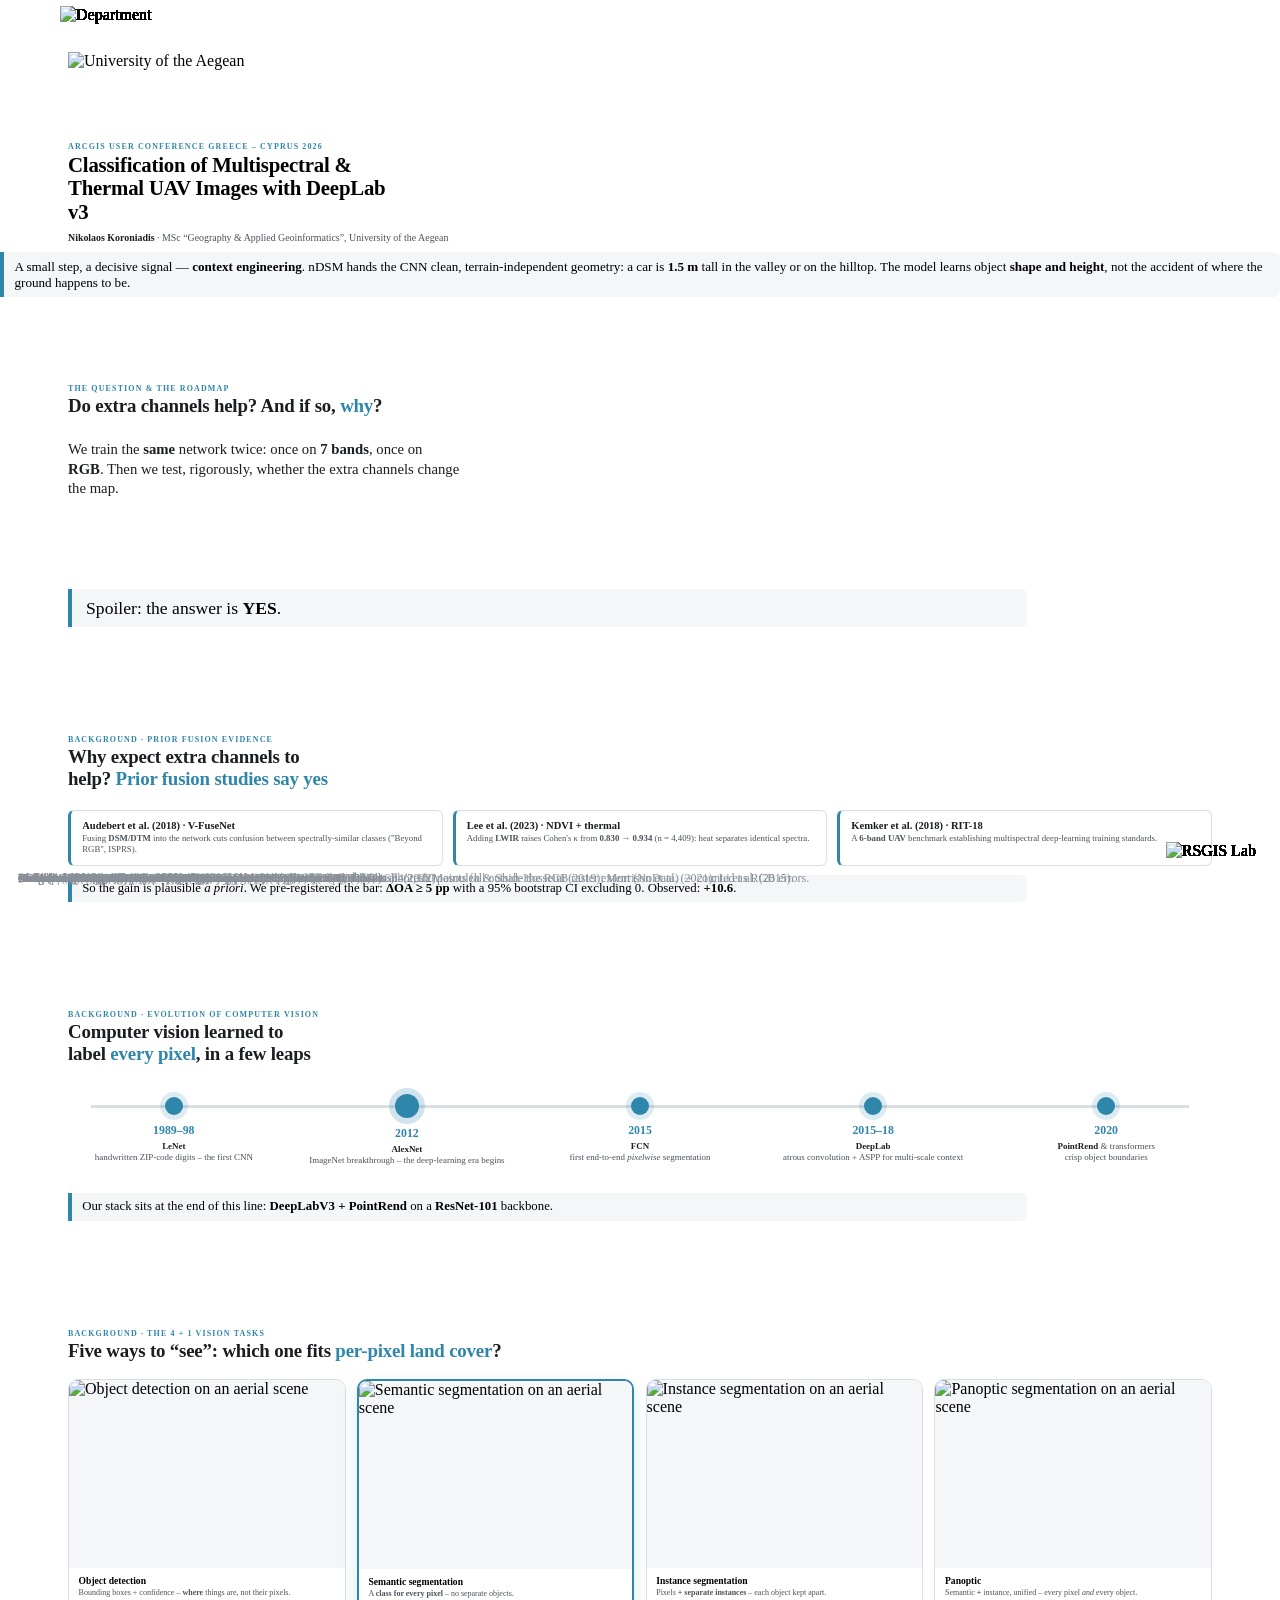
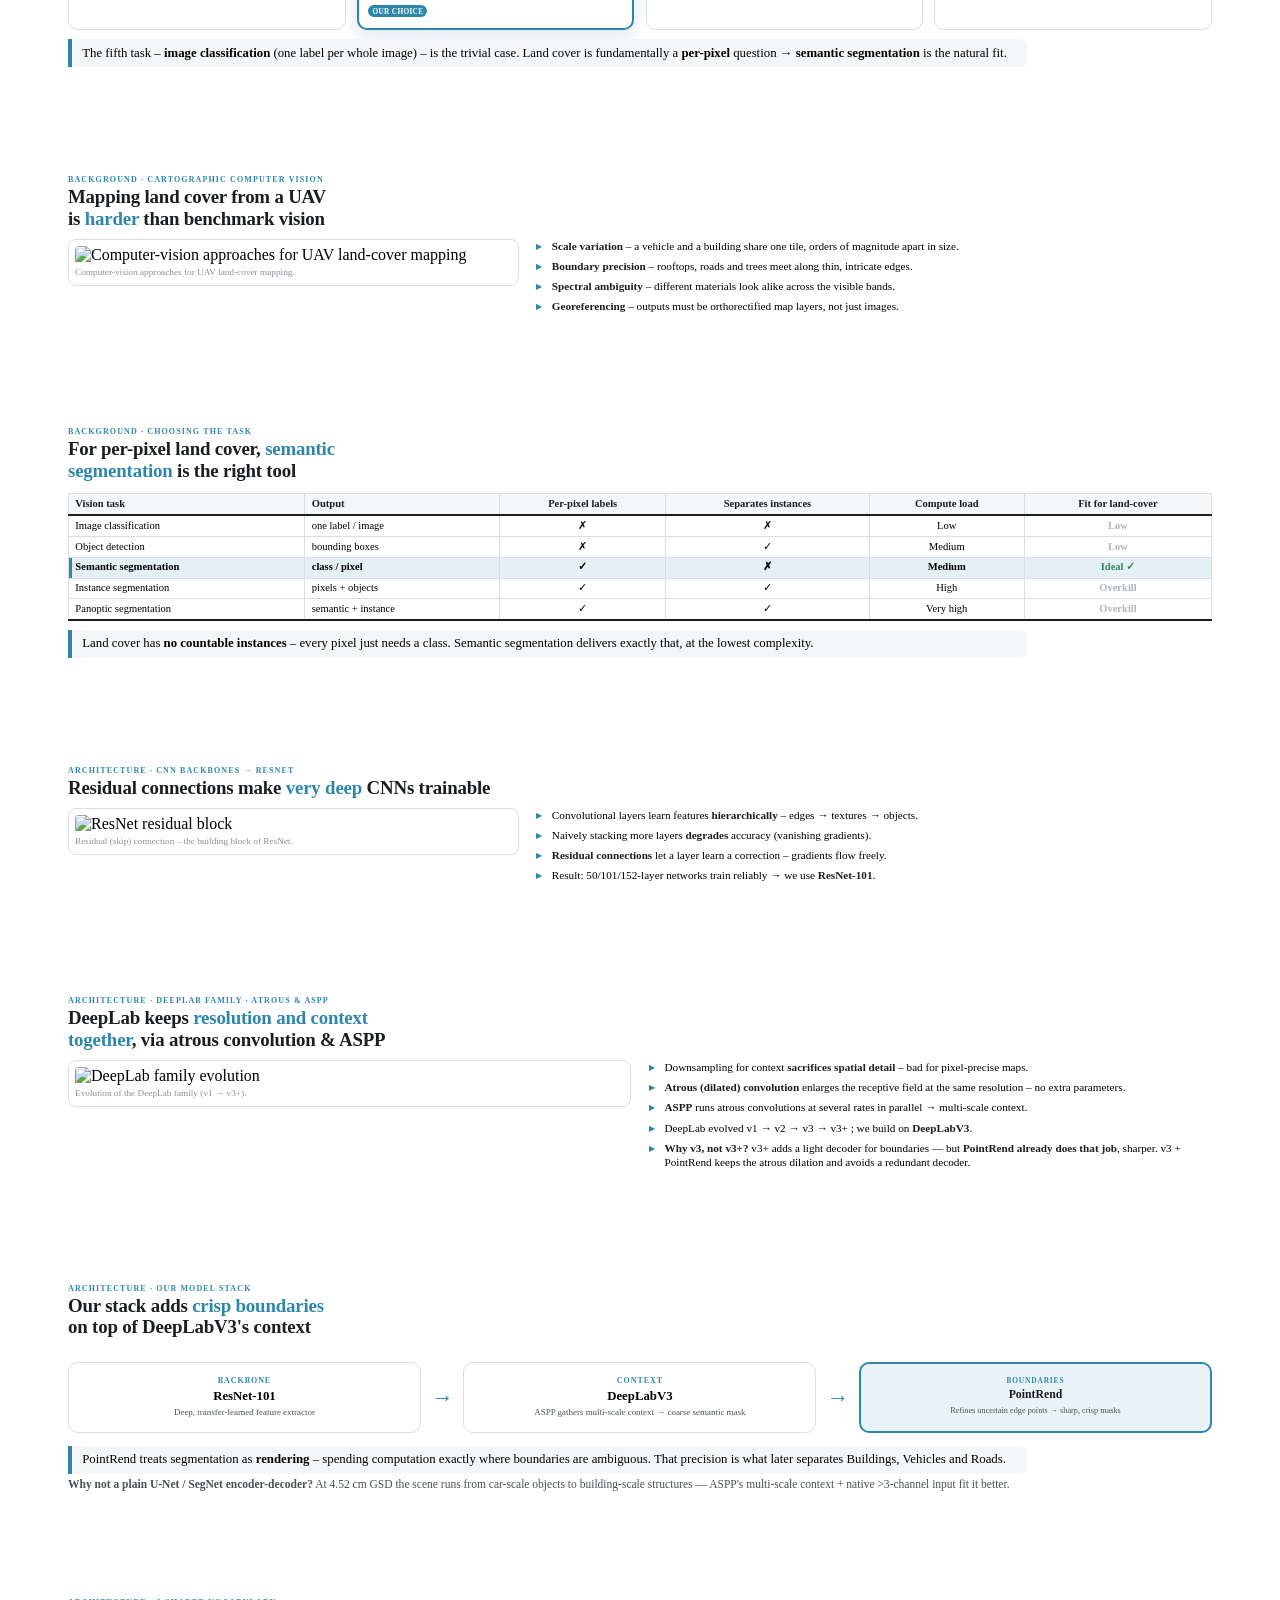
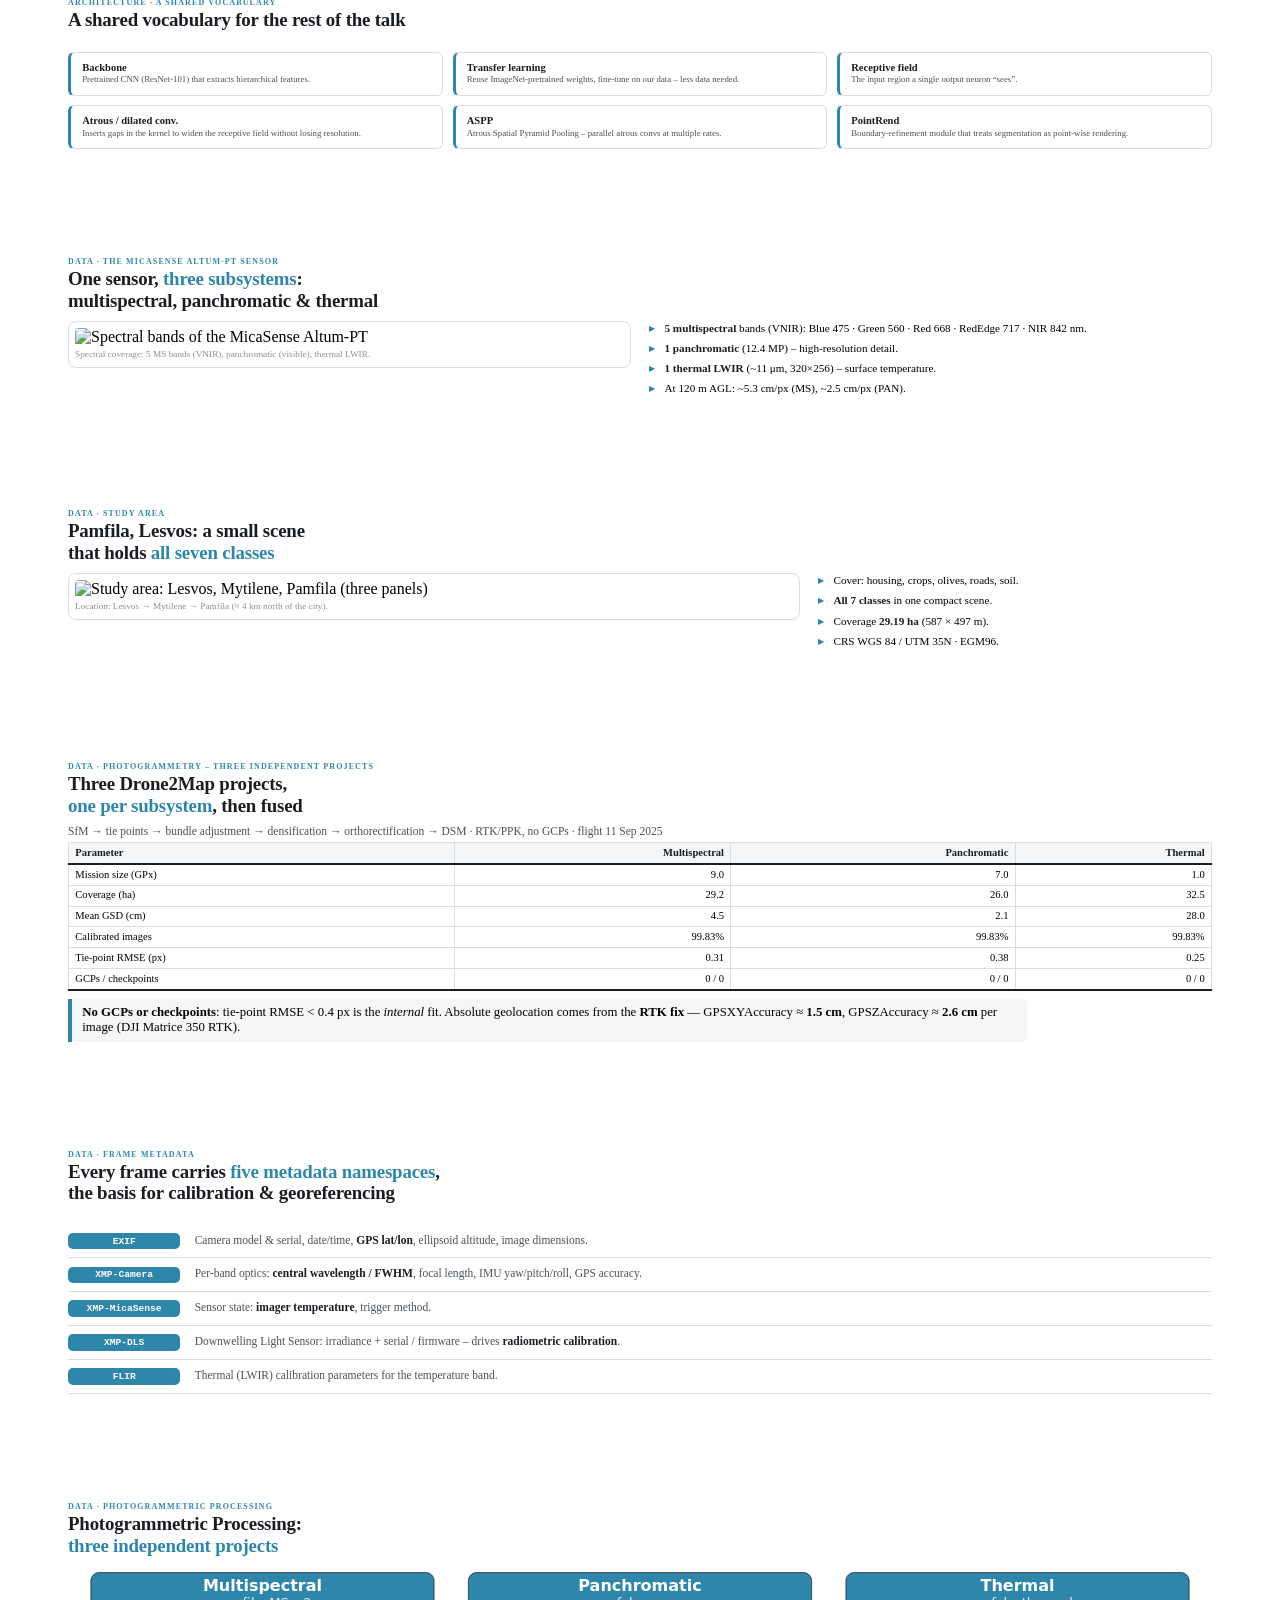
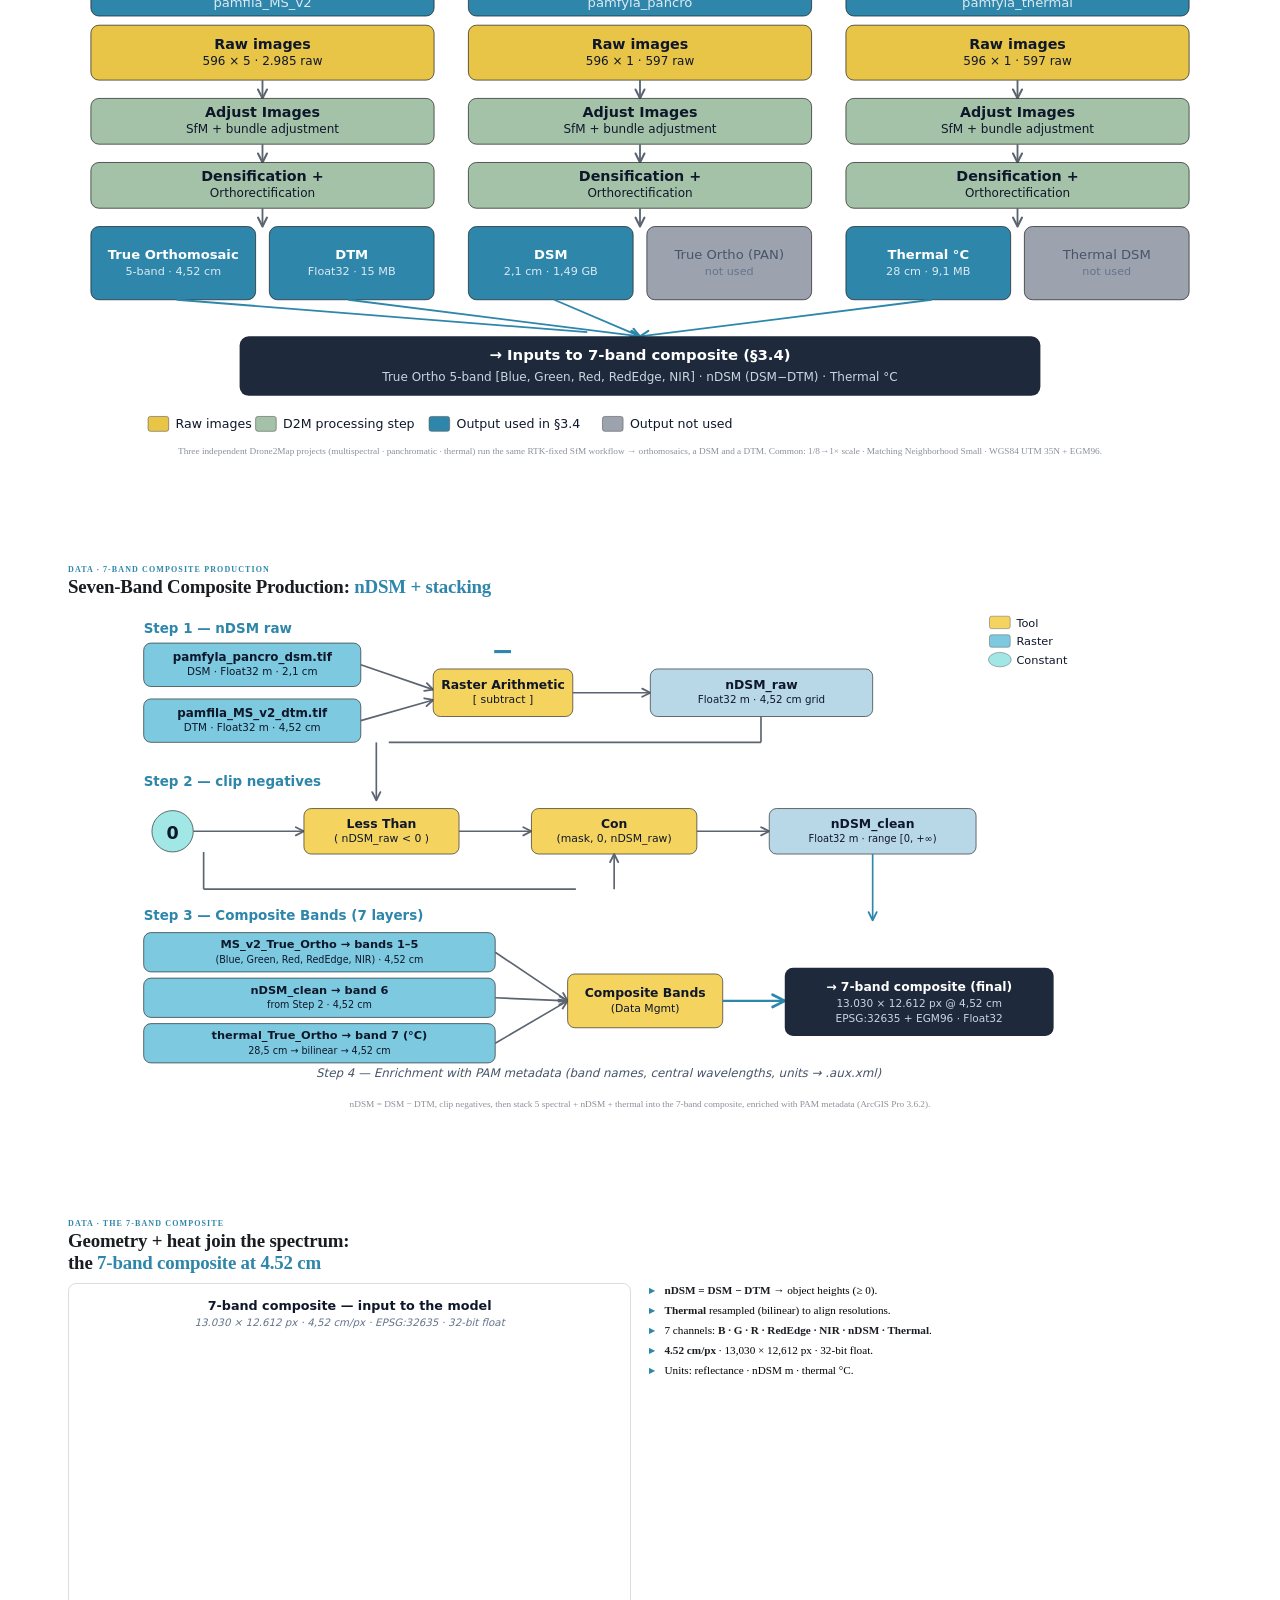
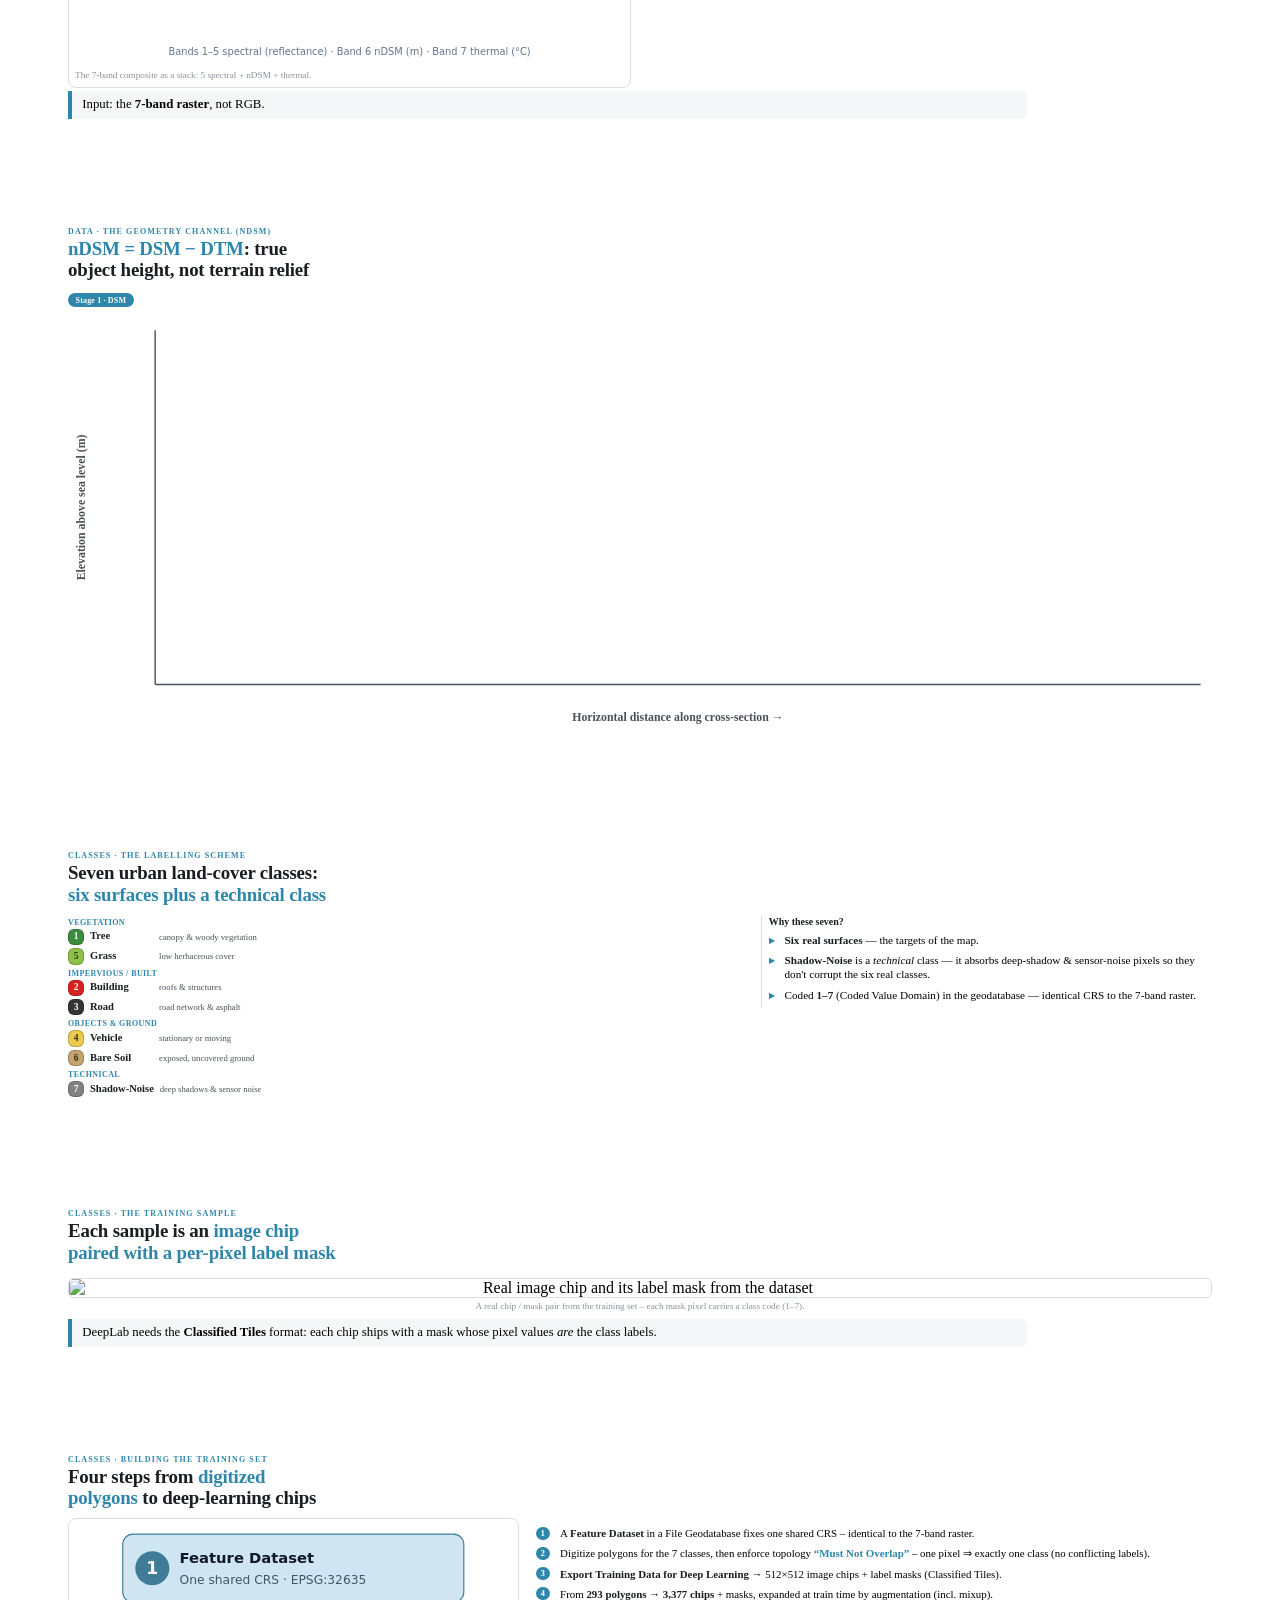
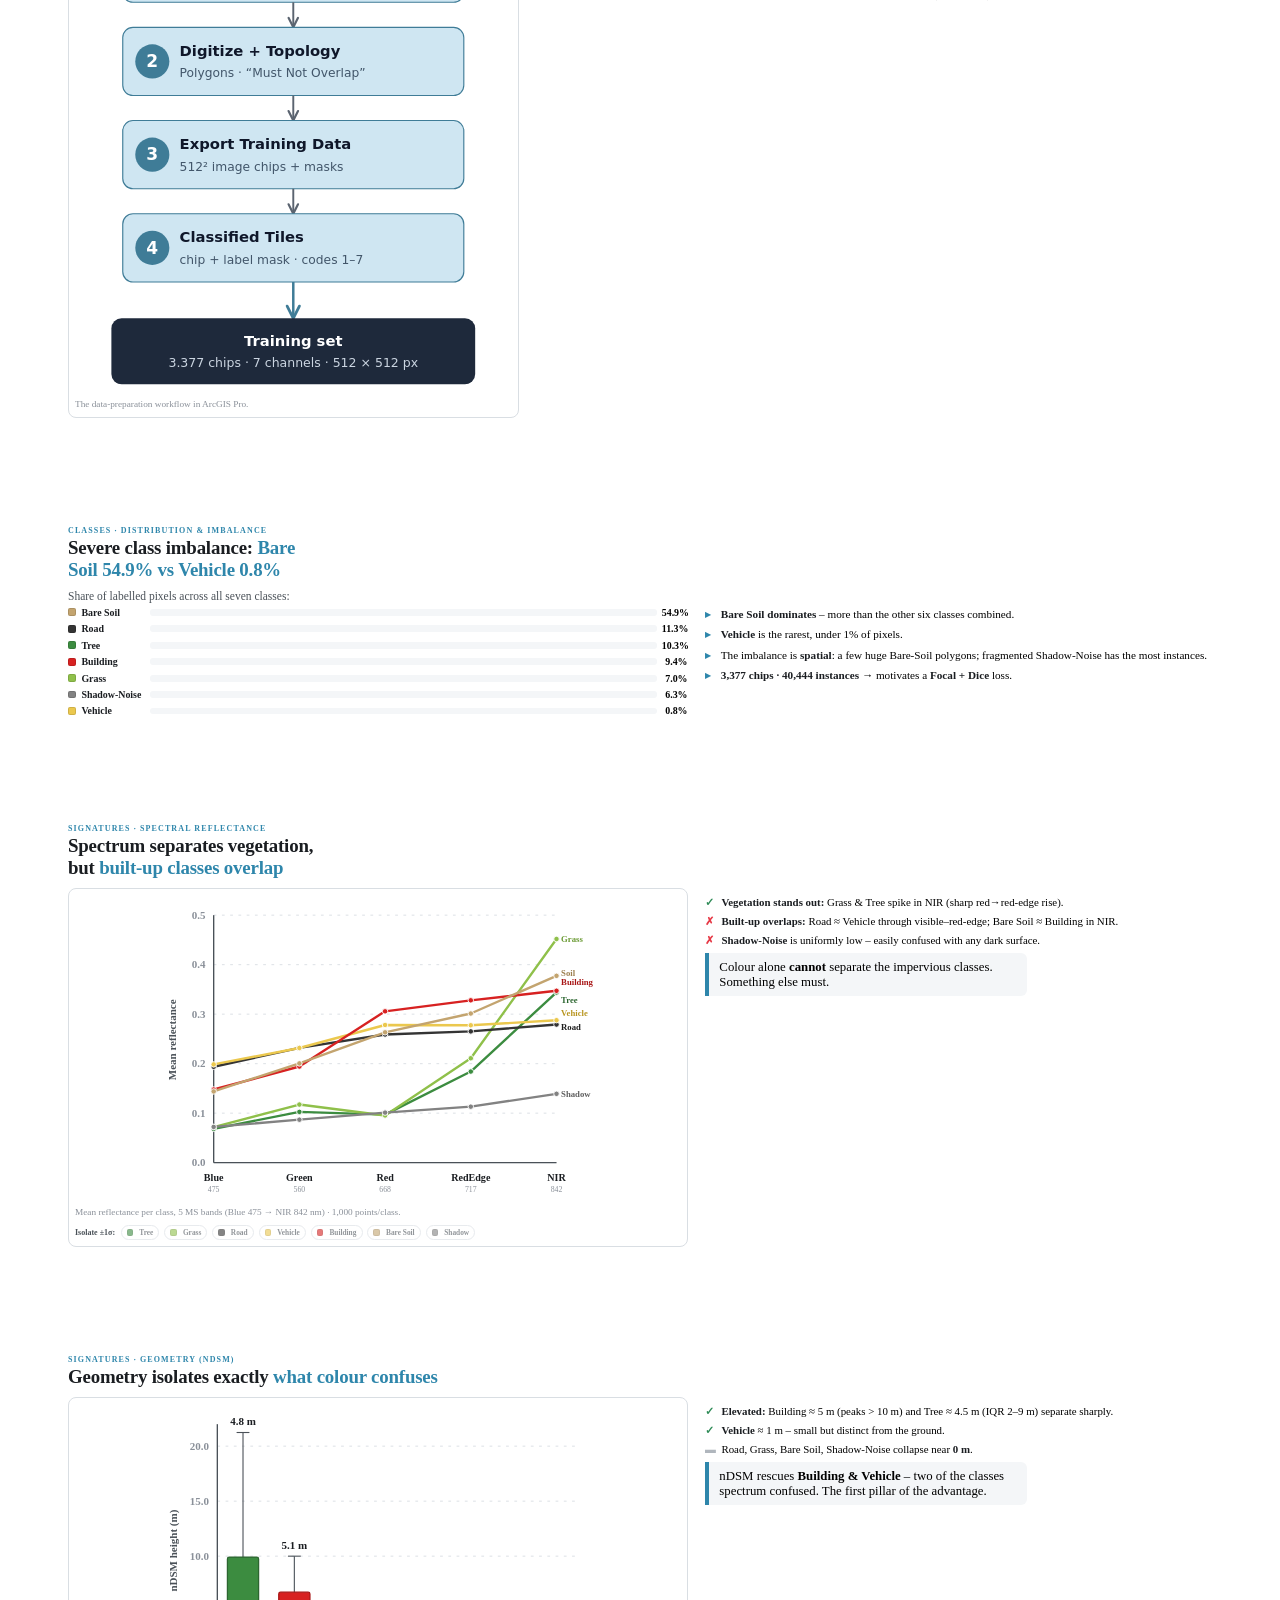
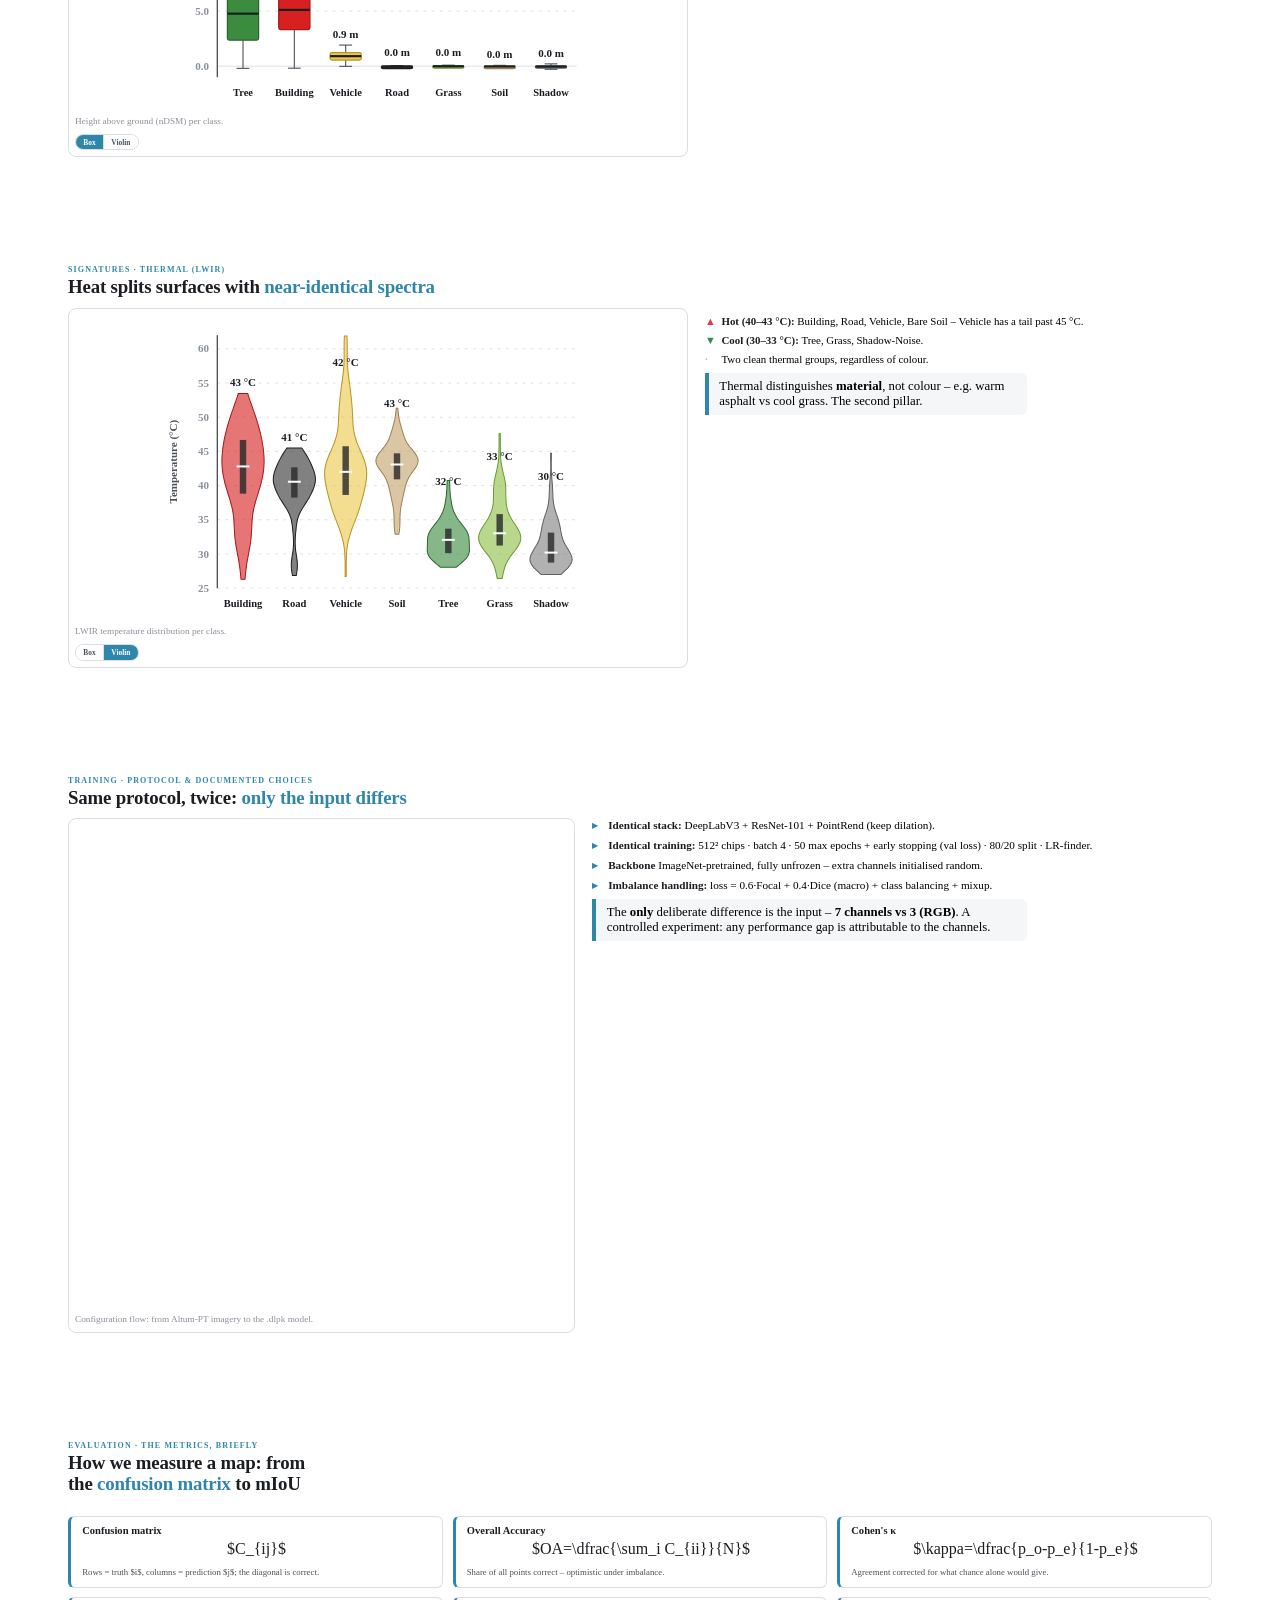
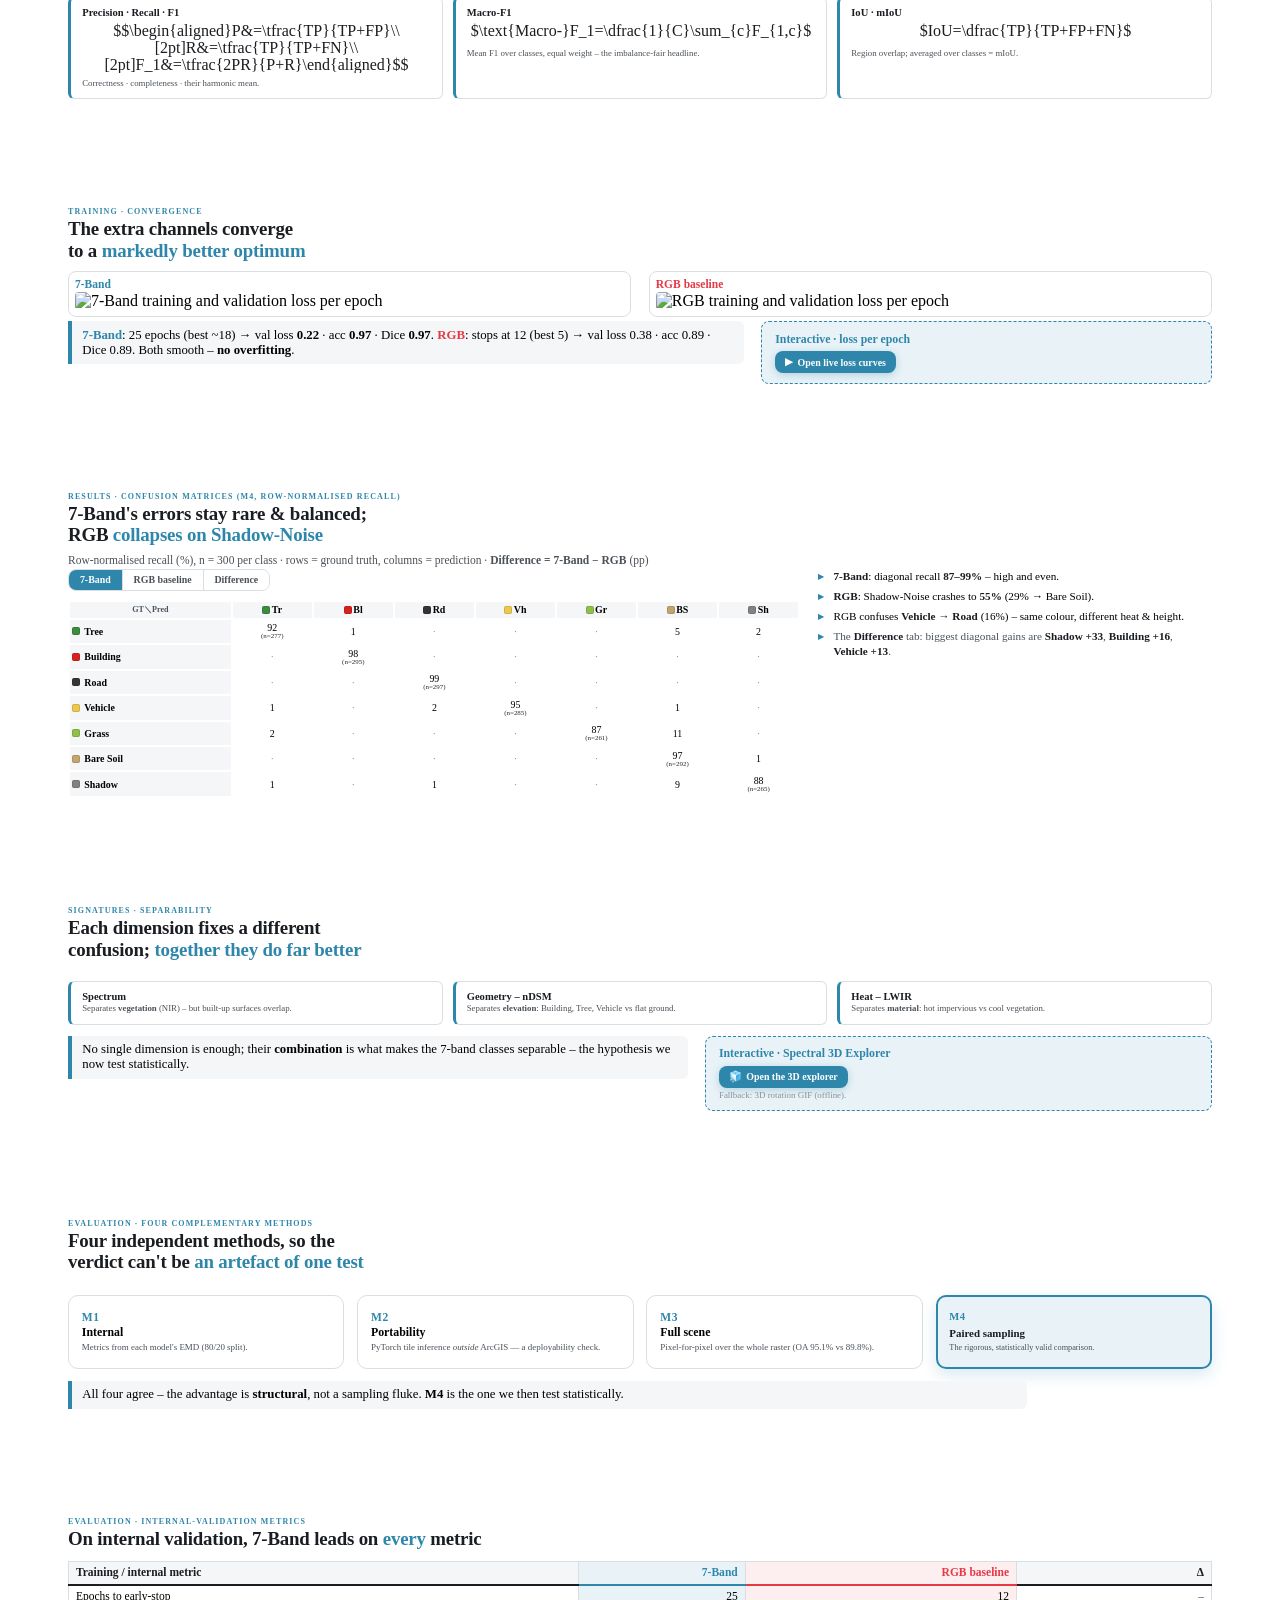
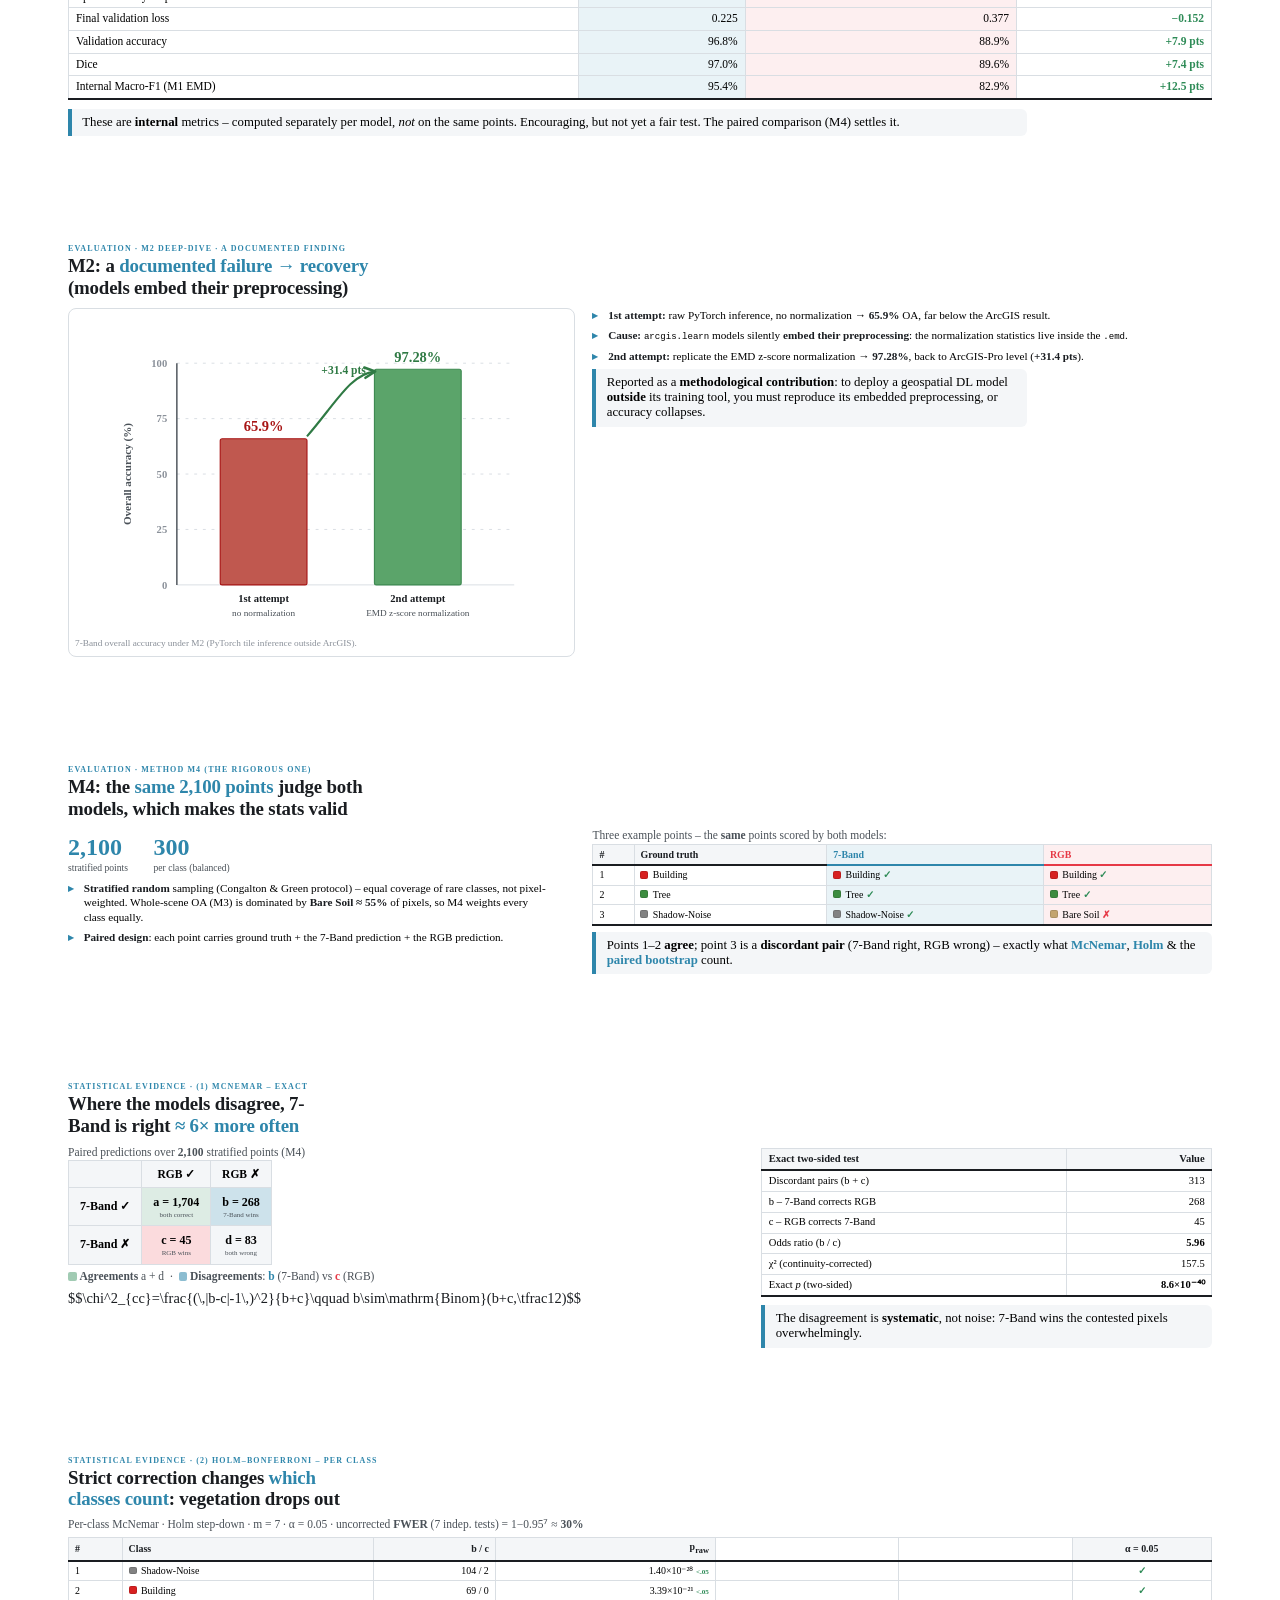
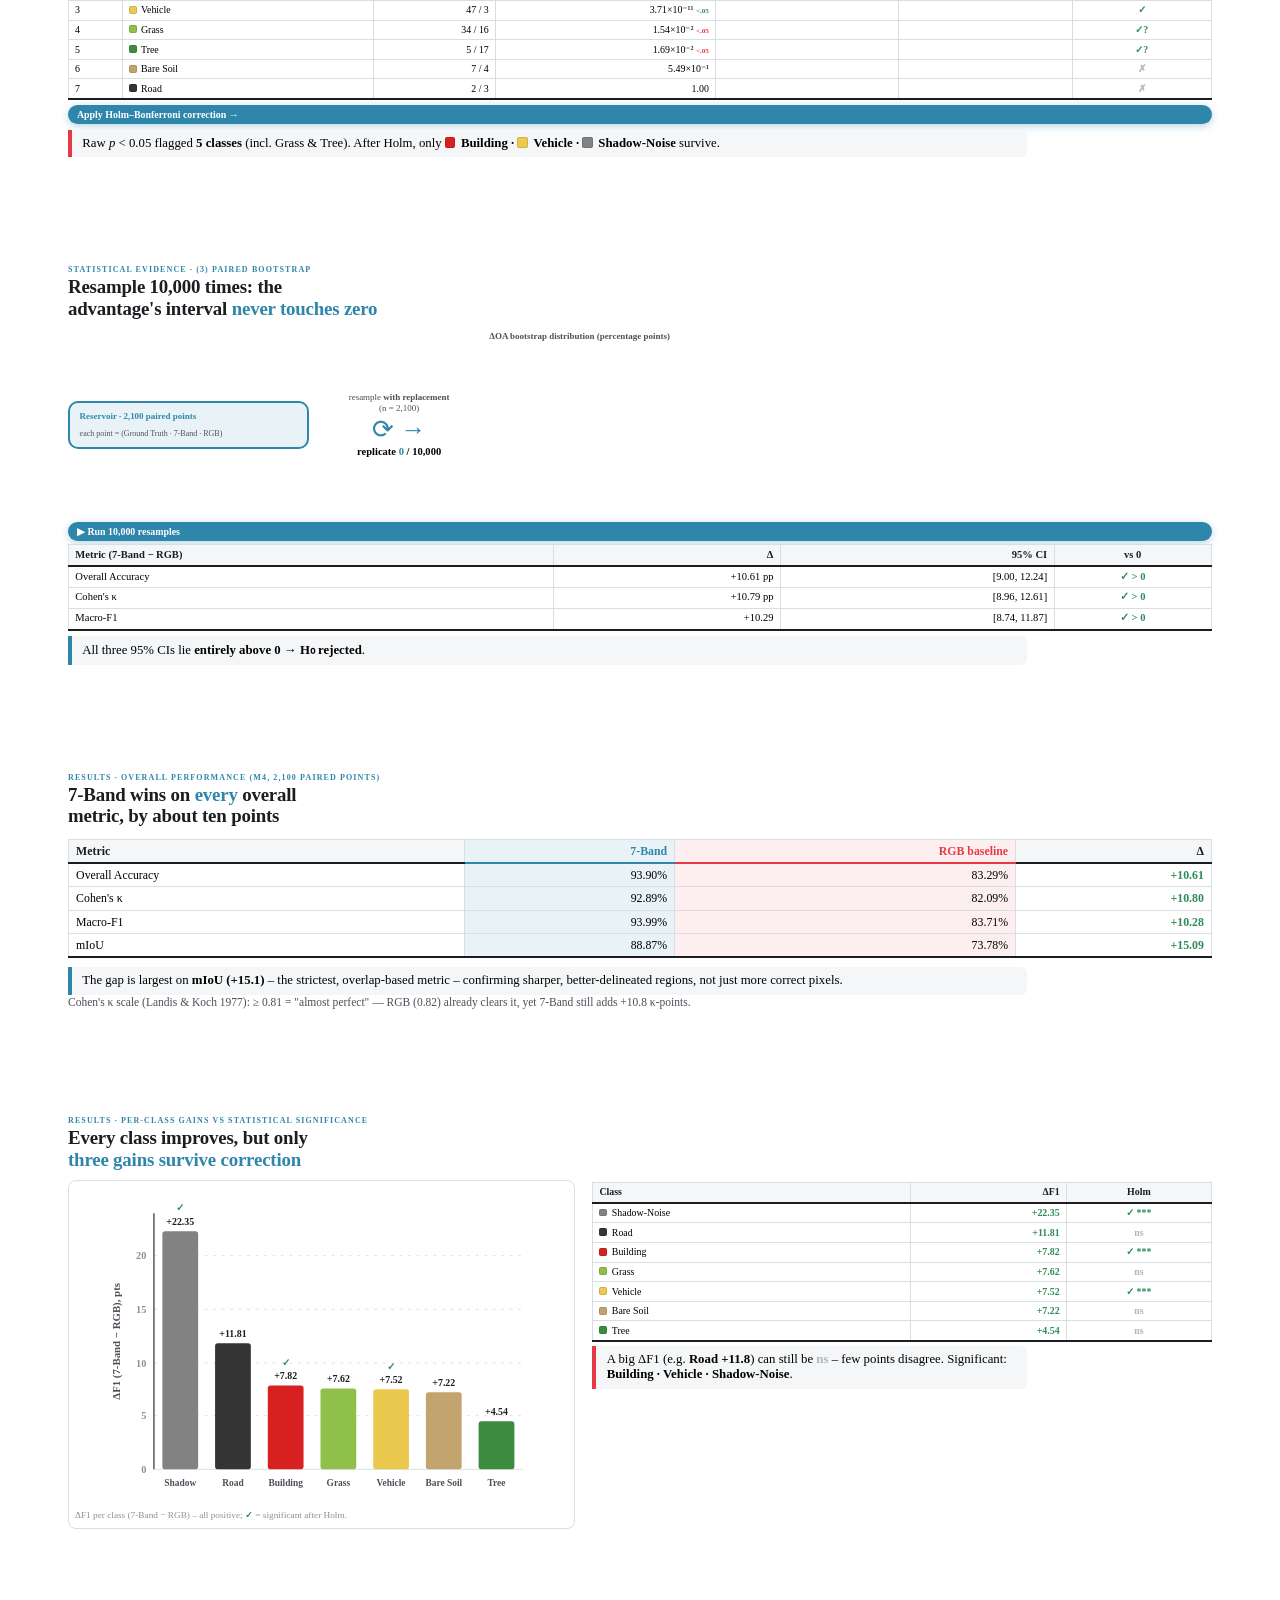
==== deck/index.html @ eed92136 "UC2026 first pass: Greek default, all slides active, conference badge, new cover - Default language " ====
<!doctype html>
<html lang="el">
<head>
  <meta charset="utf-8">
  <meta name="viewport" content="width=device-width, initial-scale=1.0">
  <link rel="icon" href="data:,">
  <title>Ταξινόμηση Πολυφασματικών &amp; Θερμικών Εικόνων UAV με DeepLab v3 – Συνάντηση Χρηστών ArcGIS Ελλάδας-Κύπρου 2026</title>

  <!-- reveal core + base theme -->
  <link rel="stylesheet" href="vendor/reveal/dist/reset.css">
  <link rel="stylesheet" href="vendor/reveal/dist/reveal.css">
  <link rel="stylesheet" href="vendor/reveal/dist/theme/white.css" id="theme">
  <!-- KaTeX (offline) -->
  <link rel="stylesheet" href="vendor/katex/dist/katex.min.css">
  <!-- canonical overrides (single source of truth) -->
  <link rel="stylesheet" href="css/theme.css">
</head>
<body>
<div class="reveal">
  <div class="slides">

    <!-- ============================ COVER (slide 1) ============================ -->
    <section class="cover" data-transition="fade">
      <img class="cover-logo" data-src="../assets/logos/uaegean-university.png" alt="University of the Aegean">
      <div class="kicker"><span class="lang-en">ArcGIS User Conference Greece – Cyprus 2026</span><span class="lang-el">Συνάντηση Χρηστών ArcGIS Ελλάδας – Κύπρου 2026</span></div>
      <h1 class="fragment fade-up"><span class="lang-en">Classification of Multispectral &amp; Thermal UAV Images with DeepLab v3</span><span class="lang-el">Ταξινόμηση Πολυφασματικών &amp; Θερμικών Εικόνων UAV με DeepLab v3</span></h1>
      <div class="meta fragment fade-up">
        <span class="lang-en">
          <b>Nikolaos Koroniadis</b> · MSc “Geography &amp; Applied Geoinformatics”, University of the Aegean<br><br>
          Athens, Greece · 2026
        </span>
        <span class="lang-el">
          <b>Νικόλαος Κορωνιάδης</b> · ΠΜΣ «Γεωγραφία &amp; Εφαρμοσμένη Γεωπληροφορική», Πανεπιστήμιο Αιγαίου<br><br>
          Αθήνα, Ελλάδα · 2026
        </span>
      </div>
    </section>

    <!-- ====================================================================== -->
    <!-- SECTION A – OPENING  (outline slide 2)                                 -->
    <!-- ====================================================================== -->

    <!-- ===================== Slide 2 – One-liner & roadmap ================== -->
    <section data-transition="slide">
      <div class="kicker"><span class="lang-en">The question &amp; the roadmap</span><span class="lang-el">Το ερώτημα &amp; η πορεία</span></div>
      <h2 class="slide-title"><span class="lang-en">Do extra channels help? And if so, <em>why</em>?</span><span class="lang-el">Βοηθούν τα επιπλέον κανάλια; Κι αν ναι, <em>γιατί</em>;</span></h2>
      <p class="lead"><span class="lang-en">We train the <strong>same</strong> network twice: once on <strong>7 bands</strong>, once on <strong>RGB</strong>. Then we test, rigorously, whether the extra channels change the map.</span><span class="lang-el">Εκπαιδεύουμε το <strong>ίδιο</strong> δίκτυο δύο φορές: μία με <strong>7 κανάλια</strong>, μία με <strong>RGB</strong>. Έπειτα ελέγχουμε, αυστηρά, αν τα επιπλέον κανάλια αλλάζουν τον χάρτη.</span></p>
      <span class="fragment roadmap-trigger" data-fragment-index="1" aria-hidden="true"></span>
      <div class="roadmap">
        <span class="chip rm-chip"><span class="lang-en">Vision background</span><span class="lang-el">Υπόβαθρο όρασης</span></span>
        <span class="chip rm-chip"><span class="lang-en">Architecture</span><span class="lang-el">Αρχιτεκτονική</span></span>
        <span class="chip rm-chip"><span class="lang-en">Data &amp; sensor</span><span class="lang-el">Δεδομένα &amp; αισθητήρας</span></span>
        <span class="chip rm-chip"><span class="lang-en">Class signatures</span><span class="lang-el">Υπογραφές κλάσεων</span></span>
        <span class="chip rm-chip"><span class="lang-en">Training</span><span class="lang-el">Εκπαίδευση</span></span>
        <span class="chip rm-chip"><span class="lang-en">Evaluation design</span><span class="lang-el">Σχεδιασμός αξιολόγησης</span></span>
        <span class="chip rm-chip"><span class="lang-en">Statistical proof</span><span class="lang-el">Στατιστική απόδειξη</span></span>
        <span class="chip rm-chip"><span class="lang-en">Results &amp; anatomy</span><span class="lang-el">Αποτελέσματα &amp; ανατομία</span></span>
        <span class="chip rm-chip"><span class="lang-en">Tool &amp; demo</span><span class="lang-el">Εργαλείο &amp; επίδειξη</span></span>
        <span class="chip rm-chip"><span class="lang-en">Conclusions</span><span class="lang-el">Συμπεράσματα</span></span>
      </div>
      <div class="callout fragment fade-up" data-fragment-index="2" style="margin-top:2.8em; margin-right:185px; font-size:1.1em;"><span class="lang-en">Spoiler: the answer is <strong>YES</strong>.</span><span class="lang-el">Spoiler: η απάντηση είναι <strong>ΝΑΙ</strong>.</span></div>
      <div class="logo-bar">
        <img data-src="../assets/logos/tmima_logo.png" alt="Department">
        <img data-src="../assets/logos/RSGIS_logo.png" alt="RSGIS Lab">
      </div>
    </section>

    <!-- ===================== Slide 3 – Prior fusion evidence =============== -->
    <section data-transition="slide">
      <div class="kicker"><span class="lang-en">Background · prior fusion evidence</span><span class="lang-el">Υπόβαθρο · προηγούμενες ενδείξεις σύντηξης</span></div>
      <h2 class="slide-title"><span class="lang-en">Why expect extra channels to help? <em>Prior fusion studies say yes</em></span><span class="lang-el">Βοηθούν τα επιπλέον κανάλια; <em>Η προηγούμενη έρευνα λέει ναι</em></span></h2>
      <div class="gloss-grid">
        <div class="gloss-card fragment"><div class="g-term">Audebert et al. (2018) · V-FuseNet</div><div class="g-def"><span class="lang-en">Fusing <b>DSM/DTM</b> into the network cuts confusion between spectrally-similar classes ("Beyond RGB", ISPRS).</span><span class="lang-el">Η σύντηξη <b>DSM/DTM</b> στο δίκτυο μειώνει τη σύγχυση μεταξύ φασματικά όμοιων κλάσεων («Beyond RGB», ISPRS).</span></div></div>
        <div class="gloss-card fragment"><div class="g-term">Lee et al. (2023) · NDVI + thermal</div><div class="g-def"><span class="lang-en">Adding <b>LWIR</b> raises Cohen's κ from <b>0.830 → 0.934</b> (n = 4,409): heat separates identical spectra.</span><span class="lang-el">Η προσθήκη <b>LWIR</b> ανεβάζει το Cohen's κ από <b>0,830 → 0,934</b> (n = 4.409): η θερμότητα διαχωρίζει ίδια φάσματα.</span></div></div>
        <div class="gloss-card fragment"><div class="g-term">Kemker et al. (2018) · RIT-18</div><div class="g-def"><span class="lang-en">A <b>6-band UAV</b> benchmark establishing multispectral deep-learning training standards.</span><span class="lang-el">Ένα benchmark <b>6 καναλιών UAV</b> που θεμελιώνει πρότυπα εκπαίδευσης πολυφασματικής βαθιάς μάθησης.</span></div></div>
      </div>
      <div class="callout fragment fade-up" style="margin-top:.7em; margin-right:185px;"><span class="lang-en">So the gain is plausible <em>a priori</em>. We pre-registered the bar: <strong>ΔOA ≥ 5 pp</strong> with a 95% bootstrap CI excluding 0. Observed: <strong>+10.6</strong>.</span><span class="lang-el">Άρα το όφελος είναι εύλογο <em>εκ των προτέρων</em>. Ορίσαμε εκ των προτέρων το κατώφλι: <strong>ΔOA ≥ 5 μον.</strong> με 95% bootstrap CI που δεν περιλαμβάνει το 0. Παρατηρήθηκε: <strong>+10,6</strong>.</span></div>
      <div class="slide-fn">Audebert et al. (2018); Lee et al. (2023); Kemker et al. (2018).</div>
      <div class="logo-bar">
        <img data-src="../assets/logos/tmima_logo.png" alt="Department">
        <img data-src="../assets/logos/RSGIS_logo.png" alt="RSGIS Lab">
      </div>
    </section>

    <!-- ====================================================================== -->
    <!-- SECTION B – COMPUTER-VISION BACKGROUND  (outline slides 3,5,6,7)       -->
    <!-- ====================================================================== -->

    <!-- ===================== Slide 3 – CV history timeline ================== -->
    <section data-transition="slide">
      <div class="kicker"><span class="lang-en">Background · evolution of computer vision</span><span class="lang-el">Υπόβαθρο · η εξέλιξη της υπολογιστικής όρασης</span></div>
      <h2 class="slide-title"><span class="lang-en">Computer vision learned to label <em>every pixel</em>, in a few leaps</span><span class="lang-el">Η υπολογιστική όραση έμαθε να χαρακτηρίζει <em>κάθε pixel</em>, σε λίγα άλματα</span></h2>
      <div class="timeline">
        <div class="axis"></div>
        <div class="stops">
          <div class="stop fragment"><div class="dot"></div><div class="yr">1989–98</div><div class="ev"><span class="lang-en"><b>LeNet</b><br>handwritten ZIP-code digits – the first CNN</span><span class="lang-el"><b>LeNet</b><br>χειρόγραφα ψηφία ταχυδρομικών κωδίκων – το πρώτο CNN</span></div></div>
          <div class="stop peak fragment"><div class="dot"></div><div class="yr">2012</div><div class="ev"><span class="lang-en"><b>AlexNet</b><br>ImageNet breakthrough – the deep-learning era begins</span><span class="lang-el"><b>AlexNet</b><br>η τομή του ImageNet – ξεκινά η εποχή της βαθιάς μάθησης</span></div></div>
          <div class="stop fragment"><div class="dot"></div><div class="yr">2015</div><div class="ev"><span class="lang-en"><b>FCN</b><br>first end-to-end <i>pixelwise</i> segmentation</span><span class="lang-el"><b>FCN</b><br>η πρώτη <i>end-to-end</i> κατάτμηση ανά pixel</span></div></div>
          <div class="stop fragment"><div class="dot"></div><div class="yr">2015–18</div><div class="ev"><span class="lang-en"><b>DeepLab</b><br>atrous convolution + ASPP for multi-scale context</span><span class="lang-el"><b>DeepLab</b><br>atrous συνέλιξη + ASPP για συγκείμενο πολλαπλών κλιμάκων</span></div></div>
          <div class="stop fragment"><div class="dot"></div><div class="yr">2020</div><div class="ev"><span class="lang-en"><b>PointRend</b> &amp; transformers<br>crisp object boundaries</span><span class="lang-el"><b>PointRend</b> &amp; transformers<br>ευκρινή όρια αντικειμένων</span></div></div>
        </div>
      </div>
      <div class="callout fragment fade-up" style="margin-top:1.6em; margin-right:185px;"><span class="lang-en">Our stack sits at the end of this line: <strong>DeepLabV3 + PointRend</strong> on a <strong>ResNet-101</strong> backbone.</span><span class="lang-el">Η αρχιτεκτονική μας βρίσκεται στο τέλος αυτής της γραμμής: <strong>DeepLabV3 + PointRend</strong> πάνω σε backbone <strong>ResNet-101</strong>.</span></div>
      <div class="slide-fn">LeCun et al. (1989, 1998); Krizhevsky et al. (2012); Kirillov et al. (2020).</div>
      <div class="logo-bar">
        <img data-src="../assets/logos/tmima_logo.png" alt="Department">
        <img data-src="../assets/logos/RSGIS_logo.png" alt="RSGIS Lab">
      </div>
    </section>

    <!-- ===================== Slide 5 – The 4+1 vision tasks ================= -->
    <section data-transition="slide">
      <div class="kicker"><span class="lang-en">Background · the 4 + 1 vision tasks</span><span class="lang-el">Υπόβαθρο · οι 4 + 1 εργασίες όρασης</span></div>
      <h2 class="slide-title"><span class="lang-en">Five ways to “see”: which one fits <em>per-pixel land cover</em>?</span><span class="lang-el">Πέντε τρόποι να «δούμε»: ποιος ταιριάζει στην <em>κάλυψη γης ανά pixel</em>;</span></h2>
      <!-- 4 alternatives reveal first; semantic segmentation pops LAST (grow) -->
      <!-- 4 real annotated task examples; flow = increasing per-pixel richness.
           Semantic (our task) pops LAST with the OUR CHOICE badge. -->
      <div class="task-imgs">
        <div class="task-img-card fragment" data-fragment-index="1">
          <img data-src="../assets/figures_canonical/task_object_detection.png" alt="Object detection on an aerial scene">
          <div class="ti-body"><div class="ti-title"><span class="lang-en">Object detection</span><span class="lang-el">Ανίχνευση αντικειμένων</span></div><div class="ti-desc"><span class="lang-en">Bounding boxes + confidence – <b>where</b> things are, not their pixels.</span><span class="lang-el">Πλαίσια οριοθέτησης + βεβαιότητα – <b>πού</b> βρίσκονται, όχι τα pixels τους.</span></div></div>
        </div>
        <div class="task-img-card chosen fragment" data-fragment-index="2">
          <img data-src="../assets/figures_canonical/task_semantic_segmentation.png" alt="Semantic segmentation on an aerial scene">
          <div class="ti-body"><div class="ti-title"><span class="lang-en">Semantic segmentation</span><span class="lang-el">Σημασιολογική κατάτμηση</span></div><div class="ti-desc"><span class="lang-en">A <b>class for every pixel</b> – no separate objects.</span><span class="lang-el">Μία <b>κλάση για κάθε pixel</b> – χωρίς ξεχωριστά αντικείμενα.</span></div><span class="ti-tag fragment" data-fragment-index="6"><span class="lang-en">OUR CHOICE</span><span class="lang-el">η επιλογή μας</span></span></div>
        </div>
        <div class="task-img-card fragment" data-fragment-index="3">
          <img data-src="../assets/figures_canonical/task_instance_segmentation.png" alt="Instance segmentation on an aerial scene">
          <div class="ti-body"><div class="ti-title"><span class="lang-en">Instance segmentation</span><span class="lang-el">Κατάτμηση στιγμιοτύπων</span></div><div class="ti-desc"><span class="lang-en">Pixels <b>+ separate instances</b> – each object kept apart.</span><span class="lang-el">Pixels <b>+ ξεχωριστά στιγμιότυπα</b> – κάθε αντικείμενο χωριστά.</span></div></div>
        </div>
        <div class="task-img-card fragment" data-fragment-index="4">
          <img data-src="../assets/figures_canonical/task_panoptic_segmentation.png" alt="Panoptic segmentation on an aerial scene">
          <div class="ti-body"><div class="ti-title"><span class="lang-en">Panoptic</span><span class="lang-el">Πανοπτική</span></div><div class="ti-desc"><span class="lang-en">Semantic <b>+</b> instance, unified – every pixel <i>and</i> every object.</span><span class="lang-el">Σημασιολογική <b>+</b> στιγμιοτύπων, ενοποιημένες – κάθε pixel <i>και</i> κάθε αντικείμενο.</span></div></div>
        </div>
      </div>
      <div class="callout fragment fade-up" data-fragment-index="5" style="margin-top:.7em; margin-right:185px;"><span class="lang-en">The fifth task – <b>image classification</b> (one label per whole image) – is the trivial case. Land cover is fundamentally a <strong>per-pixel</strong> question → <strong>semantic segmentation</strong> is the natural fit.</span><span class="lang-el">Η πέμπτη εργασία – <b>ταξινόμηση εικόνας</b> (μία ετικέτα ανά εικόνα) – είναι η τετριμμένη περίπτωση. Η κάλυψη γης είναι κατ’ ουσίαν ζήτημα <strong>ανά pixel</strong> → η <strong>σημασιολογική κατάτμηση</strong> ταιριάζει φυσικά.</span></div>
      <div class="slide-fn">Kirillov et al. (2019); He et al. (2017); Ren et al. (2017); Redmon et al. (2016).</div>
      <div class="logo-bar">
        <img data-src="../assets/logos/tmima_logo.png" alt="Department">
        <img data-src="../assets/logos/RSGIS_logo.png" alt="RSGIS Lab">
      </div>
    </section>

    <!-- ===================== Slide 6 – Cartographic CV & challenges ========= -->
    <section data-transition="slide">
      <div class="kicker"><span class="lang-en">Background · cartographic computer vision</span><span class="lang-el">Υπόβαθρο · χαρτογραφική υπολογιστική όραση</span></div>
      <h2 class="slide-title"><span class="lang-en">Mapping land cover from a UAV is <em>harder</em> than benchmark vision</span><span class="lang-el">Η χαρτογράφηση κάλυψης γης από UAV είναι <em>πιο δύσκολη</em> από τα benchmark όρασης</span></h2>
      <div class="cols s-40-60">
        <div class="fig">
          <img data-src="../assets/from_docx/Eik01_docx.png" alt="Computer-vision approaches for UAV land-cover mapping">
          <div class="figcap"><span class="lang-en">Computer-vision approaches for UAV land-cover mapping.</span><span class="lang-el">Προσεγγίσεις υπολογιστικής όρασης για χαρτογράφηση κάλυψης γης με UAV.</span></div>
        </div>
        <div>
          <ul class="chall">
            <li class="fragment"><span class="lang-en"><b>Scale variation</b> – a vehicle and a building share one tile, orders of magnitude apart in size.</span><span class="lang-el"><b>Διακύμανση κλίμακας</b> – ένα όχημα κι ένα κτίριο συνυπάρχουν στο ίδιο πλακίδιο εικόνας, με μεγέθη που διαφέρουν κατά τάξεις μεγέθους.</span></li>
            <li class="fragment"><span class="lang-en"><b>Boundary precision</b> – rooftops, roads and trees meet along thin, intricate edges.</span><span class="lang-el"><b>Ακρίβεια ορίων</b> – στέγες, δρόμοι και δέντρα συναντώνται σε λεπτές, περίπλοκες ακμές.</span></li>
            <li class="fragment"><span class="lang-en"><b>Spectral ambiguity</b> – different materials look alike across the visible bands.</span><span class="lang-el"><b>Φασματική ασάφεια</b> – διαφορετικά υλικά μοιάζουν στις ορατές ζώνες.</span></li>
            <li class="fragment"><span class="lang-en"><b>Georeferencing</b> – outputs must be orthorectified map layers, not just images.</span><span class="lang-el"><b>Γεωαναφορά</b> – τα αποτελέσματα πρέπει να είναι ορθοδιορθωμένα χαρτογραφικά επίπεδα, όχι απλώς εικόνες.</span></li>
          </ul>
        </div>
      </div>
      <div class="logo-bar">
        <img data-src="../assets/logos/tmima_logo.png" alt="Department">
        <img data-src="../assets/logos/RSGIS_logo.png" alt="RSGIS Lab">
      </div>
    </section>

    <!-- ===================== Slide 7 – Table 1 (CV task suitability) ======== -->
    <section data-transition="slide">
      <div class="kicker"><span class="lang-en">Background · choosing the task</span><span class="lang-el">Υπόβαθρο · η επιλογή της εργασίας</span></div>
      <h2 class="slide-title"><span class="lang-en">For per-pixel land cover, <em>semantic segmentation</em> is the right tool</span><span class="lang-el">Για κάλυψη γης ανά pixel, η <em>σημασιολογική κατάτμηση</em> είναι το σωστό εργαλείο</span></h2>
      <table class="tbl" id="task-fit-table">
        <thead>
          <tr><th><span class="lang-en">Vision task</span><span class="lang-el">Εργασία όρασης</span></th><th><span class="lang-en">Output</span><span class="lang-el">Έξοδος</span></th><th class="center"><span class="lang-en">Per-pixel labels</span><span class="lang-el">Ετικέτες ανά pixel</span></th><th class="center"><span class="lang-en">Separates instances</span><span class="lang-el">Διαχωρίζει στιγμιότυπα</span></th><th class="center"><span class="lang-en">Compute load</span><span class="lang-el">Υπολογιστικός φόρτος</span></th><th class="center"><span class="lang-en">Fit for land-cover</span><span class="lang-el">Καταλληλότητα για κάλυψη γης</span></th></tr>
        </thead>
        <tbody>
          <tr class="fragment" data-fragment-index="1"><td><span class="lang-en">Image classification</span><span class="lang-el">Ταξινόμηση εικόνας</span></td><td><span class="lang-en">one label / image</span><span class="lang-el">μία ετικέτα / εικόνα</span></td><td class="center">✗</td><td class="center">✗</td><td class="center"><span class="lang-en">Low</span><span class="lang-el">Χαμηλός</span></td><td class="center"><span class="ns"><span class="lang-en">Low</span><span class="lang-el">Χαμηλή</span></span></td></tr>
          <tr class="fragment" data-fragment-index="2"><td><span class="lang-en">Object detection</span><span class="lang-el">Ανίχνευση αντικειμένων</span></td><td><span class="lang-en">bounding boxes</span><span class="lang-el">πλαίσια οριοθέτησης</span></td><td class="center">✗</td><td class="center">✓</td><td class="center"><span class="lang-en">Medium</span><span class="lang-el">Μέτριος</span></td><td class="center"><span class="ns"><span class="lang-en">Low</span><span class="lang-el">Χαμηλή</span></span></td></tr>
          <tr class="fragment chosen" data-fragment-index="5"><td><span class="lang-en">Semantic segmentation</span><span class="lang-el">Σημασιολογική κατάτμηση</span></td><td><span class="lang-en">class / pixel</span><span class="lang-el">κλάση / pixel</span></td><td class="center">✓</td><td class="center">✗</td><td class="center"><span class="lang-en">Medium</span><span class="lang-el">Μέτριος</span></td><td class="center"><span class="sig"><span class="lang-en">Ideal ✓</span><span class="lang-el">Ιδανική ✓</span></span></td></tr>
          <tr class="fragment" data-fragment-index="3"><td><span class="lang-en">Instance segmentation</span><span class="lang-el">Κατάτμηση στιγμιοτύπων</span></td><td><span class="lang-en">pixels + objects</span><span class="lang-el">pixels + αντικείμενα</span></td><td class="center">✓</td><td class="center">✓</td><td class="center"><span class="lang-en">High</span><span class="lang-el">Υψηλός</span></td><td class="center"><span class="ns"><span class="lang-en">Overkill</span><span class="lang-el">Υπερβολική</span></span></td></tr>
          <tr class="fragment" data-fragment-index="4"><td><span class="lang-en">Panoptic segmentation</span><span class="lang-el">Πανοπτική κατάτμηση</span></td><td><span class="lang-en">semantic + instance</span><span class="lang-el">σημασιολογική + στιγμιοτύπων</span></td><td class="center">✓</td><td class="center">✓</td><td class="center"><span class="lang-en">Very high</span><span class="lang-el">Πολύ υψηλός</span></td><td class="center"><span class="ns"><span class="lang-en">Overkill</span><span class="lang-el">Υπερβολική</span></span></td></tr>
        </tbody>
      </table>
      <div class="callout fragment fade-up" data-fragment-index="6" style="margin-top:.5em; margin-right:185px;"><span class="lang-en">Land cover has <strong>no countable instances</strong> – every pixel just needs a class. Semantic segmentation delivers exactly that, at the lowest complexity.</span><span class="lang-el">Η κάλυψη γης <strong>δεν έχει μετρήσιμα στιγμιότυπα</strong> – κάθε pixel χρειάζεται απλώς μία κλάση. Η σημασιολογική κατάτμηση το προσφέρει ακριβώς αυτό, με τη μικρότερη πολυπλοκότητα.</span></div>
      <div class="logo-bar">
        <img data-src="../assets/logos/tmima_logo.png" alt="Department">
        <img data-src="../assets/logos/RSGIS_logo.png" alt="RSGIS Lab">
      </div>
    </section>

    <!-- ====================================================================== -->
    <!-- SECTION C – ARCHITECTURES  (outline slides 8,10,12,13)                 -->
    <!-- ====================================================================== -->

    <!-- ===================== Slide 8 – CNN backbones -> ResNet ============== -->
    <section data-transition="slide">
      <div class="kicker"><span class="lang-en">Architecture · CNN backbones → ResNet</span><span class="lang-el">Αρχιτεκτονική · backbones CNN → ResNet</span></div>
      <h2 class="slide-title"><span class="lang-en">Residual connections make <em>very deep</em> CNNs trainable</span><span class="lang-el">Οι υπολειμματικές συνδέσεις κάνουν εκπαιδεύσιμα τα <em>πολύ βαθιά</em> CNN</span></h2>
      <div class="cols s-40-60">
        <div class="fig">
          <img data-src="../assets/from_docx/Eik03_docx.png" alt="ResNet residual block">
          <div class="figcap"><span class="lang-en">Residual (skip) connection – the building block of ResNet.</span><span class="lang-el">Υπολειμματική σύνδεση (skip) – το δομικό στοιχείο του ResNet.</span></div>
        </div>
        <div>
          <ul class="chall">
            <li class="fragment"><span class="lang-en">Convolutional layers learn features <b>hierarchically</b> – edges → textures → objects.</span><span class="lang-el">Τα συνελικτικά επίπεδα μαθαίνουν χαρακτηριστικά <b>ιεραρχικά</b> – ακμές → υφές → αντικείμενα.</span></li>
            <li class="fragment"><span class="lang-en">Naively stacking more layers <b>degrades</b> accuracy (vanishing gradients).</span><span class="lang-el">Η αφελής στοίβαξη περισσότερων επιπέδων <b>υποβαθμίζει</b> την ακρίβεια (vanishing gradients).</span></li>
            <li class="fragment"><span class="lang-en"><b>Residual connections</b> let a layer learn a correction – gradients flow freely.</span><span class="lang-el">Οι <b>υπολειμματικές συνδέσεις</b> επιτρέπουν σε ένα επίπεδο να μάθει μια διόρθωση – οι gradients ρέουν ελεύθερα.</span></li>
            <li class="fragment"><span class="lang-en">Result: 50/101/152-layer networks train reliably → we use <b>ResNet-101</b>.</span><span class="lang-el">Αποτέλεσμα: δίκτυα 50/101/152 επιπέδων εκπαιδεύονται αξιόπιστα → χρησιμοποιούμε <b>ResNet-101</b>.</span></li>
          </ul>
        </div>
      </div>
      <div class="slide-fn">He et al. (2016).</div>
      <div class="logo-bar">
        <img data-src="../assets/logos/tmima_logo.png" alt="Department">
        <img data-src="../assets/logos/RSGIS_logo.png" alt="RSGIS Lab">
      </div>
    </section>

    <!-- ===================== Slide 10 – DeepLab family + atrous/ASPP ======== -->
    <section data-transition="slide">
      <div class="kicker"><span class="lang-en">Architecture · DeepLab family · atrous &amp; ASPP</span><span class="lang-el">Αρχιτεκτονική · οικογένεια DeepLab · atrous &amp; ASPP</span></div>
      <h2 class="slide-title"><span class="lang-en">DeepLab keeps <em>resolution and context together</em>, via atrous convolution &amp; ASPP</span><span class="lang-el">Το DeepLab κρατά μαζί <em>ανάλυση και συγκείμενο</em>, μέσω διεσταλμένης συνέλιξης &amp; ASPP</span></h2>
      <div class="cols s-50-50">
        <div class="fig">
          <img data-src="../assets/from_docx/Eik06_docx.jpg" alt="DeepLab family evolution">
          <div class="figcap"><span class="lang-en">Evolution of the DeepLab family (v1 → v3+).</span><span class="lang-el">Η εξέλιξη της οικογένειας DeepLab (v1 → v3+).</span></div>
        </div>
        <div>
          <ul class="chall">
            <li class="fragment"><span class="lang-en">Downsampling for context <b>sacrifices spatial detail</b> – bad for pixel-precise maps.</span><span class="lang-el">Η υποδειγματοληψία για συγκείμενο <b>θυσιάζει τη χωρική λεπτομέρεια</b> – κακό για χάρτες ακριβείας ανά pixel.</span></li>
            <li class="fragment"><span class="lang-en"><b>Atrous (dilated) convolution</b> enlarges the receptive field at the same resolution – no extra parameters.</span><span class="lang-el">Η <b>atrous (διεσταλμένη) συνέλιξη</b> διευρύνει το δεκτικό πεδίο στην ίδια ανάλυση – χωρίς επιπλέον παραμέτρους.</span></li>
            <li class="fragment"><span class="lang-en"><b>ASPP</b> runs atrous convolutions at several rates in parallel → multi-scale context.</span><span class="lang-el">Το <b>ASPP</b> τρέχει atrous συνελίξεις σε πολλούς ρυθμούς παράλληλα → συγκείμενο πολλαπλών κλιμάκων.</span></li>
            <li class="fragment"><span class="lang-en">DeepLab evolved v1 → v2 → v3 → v3+ ; we build on <b>DeepLabV3</b>.</span><span class="lang-el">Το DeepLab εξελίχθηκε v1 → v2 → v3 → v3+· εμείς χτίζουμε πάνω στο <b>DeepLabV3</b>.</span></li>
            <li class="fragment"><span class="lang-en"><b>Why v3, not v3+?</b> v3+ adds a light decoder for boundaries — but <b>PointRend already does that job</b>, sharper. v3 + PointRend keeps the atrous dilation and avoids a redundant decoder.</span><span class="lang-el"><b>Γιατί v3 κι όχι v3+;</b> Το v3+ προσθέτει έναν ελαφρύ decoder για τα όρια — μα <b>το PointRend το κάνει ήδη</b>, αιχμηρότερα. Το v3 + PointRend κρατά τη διεσταλμένη συνέλιξη χωρίς πλεονάζοντα decoder.</span></li>
          </ul>
        </div>
      </div>
      <div class="slide-fn">Chen et al. (2015, 2017, 2018a, 2018b).</div>
      <div class="logo-bar">
        <img data-src="../assets/logos/tmima_logo.png" alt="Department">
        <img data-src="../assets/logos/RSGIS_logo.png" alt="RSGIS Lab">
      </div>
    </section>

    <!-- ===================== Slide 12 – Our stack ========================== -->
    <section data-transition="slide">
      <div class="kicker"><span class="lang-en">Architecture · our model stack</span><span class="lang-el">Αρχιτεκτονική · η στοίβα του μοντέλου μας</span></div>
      <h2 class="slide-title"><span class="lang-en">Our stack adds <em>crisp boundaries</em> on top of DeepLabV3's context</span><span class="lang-el">Η στοίβα μας προσθέτει <em>ευκρινή όρια</em> πάνω στο συγκείμενο του DeepLabV3</span></h2>
      <div class="pipeline">
        <div class="stage fragment" data-fragment-index="1">
          <div class="st-step"><span class="lang-en">Backbone</span><span class="lang-el">Backbone</span></div>
          <div class="st-name">ResNet-101</div>
          <div class="st-desc"><span class="lang-en">Deep, transfer-learned feature extractor</span><span class="lang-el">Βαθύς εξαγωγέας χαρακτηριστικών με transfer learning</span></div>
        </div>
        <div class="arrow fragment" data-fragment-index="2">→</div>
        <div class="stage fragment" data-fragment-index="2">
          <div class="st-step"><span class="lang-en">Context</span><span class="lang-el">Συγκείμενο</span></div>
          <div class="st-name">DeepLabV3</div>
          <div class="st-desc"><span class="lang-en">ASPP gathers multi-scale context → coarse semantic mask</span><span class="lang-el">Το ASPP συγκεντρώνει συγκείμενο πολλαπλών κλιμάκων → αδρή σημασιολογική μάσκα</span></div>
        </div>
        <div class="arrow fragment" data-fragment-index="3">→</div>
        <div class="stage lead fragment" data-fragment-index="3">
          <div class="st-step"><span class="lang-en">Boundaries</span><span class="lang-el">Όρια</span></div>
          <div class="st-name">PointRend</div>
          <div class="st-desc"><span class="lang-en">Refines uncertain edge points → sharp, crisp masks</span><span class="lang-el">Εκλεπτύνει αβέβαια σημεία ακμών → οξείες, ευκρινείς μάσκες</span></div>
        </div>
      </div>
      <div class="callout fragment fade-up" data-fragment-index="4" style="margin-top:1em; margin-right:185px;"><span class="lang-en">PointRend treats segmentation as <strong>rendering</strong> – spending computation exactly where boundaries are ambiguous. That precision is what later separates Buildings, Vehicles and Roads.</span><span class="lang-el">Το PointRend αντιμετωπίζει την κατάτμηση ως <strong>απόδοση</strong> – δαπανώντας υπολογισμό ακριβώς εκεί που τα όρια είναι ασαφή. Αυτή η ακρίβεια είναι που αργότερα ξεχωρίζει Building, Vehicle και Road.</span></div>
      <div class="small muted fragment" style="margin-top:.4em;"><span class="lang-en"><b>Why not a plain U-Net / SegNet encoder-decoder?</b> At 4.52 cm GSD the scene runs from car-scale objects to building-scale structures — ASPP's multi-scale context + native &gt;3-channel input fit it better.</span><span class="lang-el"><b>Γιατί όχι απλό U-Net / SegNet encoder-decoder;</b> Στα 4,52 cm GSD η σκηνή εκτείνεται από αντικείμενα κλίμακας οχήματος έως κτίρια — το πολυκλιμακωτό συγκείμενο του ASPP + η εγγενής υποστήριξη &gt;3 καναλιών ταιριάζουν καλύτερα.</span></div>
      <div class="slide-fn">Chen et al. (2017); Kirillov et al. (2020).</div>
      <div class="logo-bar">
        <img data-src="../assets/logos/tmima_logo.png" alt="Department">
        <img data-src="../assets/logos/RSGIS_logo.png" alt="RSGIS Lab">
      </div>
    </section>

    <!-- ===================== Slide 13 – Terminology glossary =============== -->
    <section data-transition="slide">
      <div class="kicker"><span class="lang-en">Architecture · a shared vocabulary</span><span class="lang-el">Αρχιτεκτονική · ένα κοινό λεξιλόγιο</span></div>
      <h2 class="slide-title"><span class="lang-en">A shared vocabulary for the rest of the talk</span><span class="lang-el">Ένα κοινό λεξιλόγιο για την υπόλοιπη παρουσίαση</span></h2>
      <div class="gloss-grid">
        <div class="gloss-card fragment"><div class="g-term">Backbone</div><div class="g-def"><span class="lang-en">Pretrained CNN (ResNet-101) that extracts hierarchical features.</span><span class="lang-el">Προεκπαιδευμένο CNN (ResNet-101) που εξάγει ιεραρχικά χαρακτηριστικά.</span></div></div>
        <div class="gloss-card fragment"><div class="g-term">Transfer learning</div><div class="g-def"><span class="lang-en">Reuse ImageNet-pretrained weights, fine-tune on our data – less data needed.</span><span class="lang-el">Επαναχρησιμοποίηση βαρών προεκπαιδευμένων σε ImageNet, fine-tuning στα δεδομένα μας – λιγότερα δεδομένα.</span></div></div>
        <div class="gloss-card fragment"><div class="g-term"><span class="lang-en">Receptive field</span><span class="lang-el">Δεκτικό πεδίο</span></div><div class="g-def"><span class="lang-en">The input region a single output neuron “sees”.</span><span class="lang-el">Η περιοχή εισόδου που «βλέπει» ένας νευρώνας εξόδου.</span></div></div>
        <div class="gloss-card fragment"><div class="g-term"><span class="lang-en">Atrous / dilated conv.</span><span class="lang-el">Atrous / διεσταλμένη συνέλιξη</span></div><div class="g-def"><span class="lang-en">Inserts gaps in the kernel to widen the receptive field without losing resolution.</span><span class="lang-el">Εισάγει κενά στον πυρήνα ώστε να διευρύνει το δεκτικό πεδίο χωρίς απώλεια ανάλυσης.</span></div></div>
        <div class="gloss-card fragment"><div class="g-term">ASPP</div><div class="g-def"><span class="lang-en">Atrous Spatial Pyramid Pooling – parallel atrous convs at multiple rates.</span><span class="lang-el">Atrous Spatial Pyramid Pooling – παράλληλες atrous συνελίξεις σε πολλούς ρυθμούς.</span></div></div>
        <div class="gloss-card fragment"><div class="g-term">PointRend</div><div class="g-def"><span class="lang-en">Boundary-refinement module that treats segmentation as point-wise rendering.</span><span class="lang-el">Μονάδα εκλέπτυνσης ορίων που αντιμετωπίζει την κατάτμηση ως rendering ανά σημείο.</span></div></div>
      </div>
      <div class="slide-fn">Marmanis et al. (2016); Penatti et al. (2015).</div>
      <div class="logo-bar">
        <img data-src="../assets/logos/tmima_logo.png" alt="Department">
        <img data-src="../assets/logos/RSGIS_logo.png" alt="RSGIS Lab">
      </div>
    </section>

    <!-- ====================================================================== -->
    <!-- SECTION D – DATA & STUDY AREA  (outline slides 14–18)                  -->
    <!-- ====================================================================== -->

    <!-- ===================== Slide 14 – Sensor Altum-PT ==================== -->
    <section data-transition="slide">
      <div class="kicker"><span class="lang-en">Data · the MicaSense Altum-PT sensor</span><span class="lang-el">Δεδομένα · ο αισθητήρας MicaSense Altum-PT</span></div>
      <h2 class="slide-title"><span class="lang-en">One sensor, <em>three subsystems</em>: multispectral, panchromatic &amp; thermal</span><span class="lang-el">Ένας αισθητήρας, <em>τρία υποσυστήματα</em>: πολυφασματικό, παγχρωματικό &amp; θερμικό</span></h2>
      <div class="cols s-50-50">
        <div class="fig">
          <img data-src="../assets/from_docx/Eik02_docx.jpg" alt="Spectral bands of the MicaSense Altum-PT">
          <div class="figcap"><span class="lang-en">Spectral coverage: 5 MS bands (VNIR), panchromatic (visible), thermal LWIR.</span><span class="lang-el">Φασματική κάλυψη: 5 ζώνες MS (VNIR), παγχρωματική (ορατό), θερμική LWIR.</span></div>
        </div>
        <div>
          <ul class="chall">
            <li class="fragment"><span class="lang-en"><b>5 multispectral</b> bands (VNIR): Blue 475 · Green 560 · Red 668 · RedEdge 717 · NIR 842 nm.</span><span class="lang-el"><b>5 πολυφασματικές</b> ζώνες (VNIR): Blue 475 · Green 560 · Red 668 · RedEdge 717 · NIR 842 nm.</span></li>
            <li class="fragment"><span class="lang-en"><b>1 panchromatic</b> (12.4 MP) – high-resolution detail.</span><span class="lang-el"><b>1 παγχρωματική</b> (12,4 MP) – λεπτομέρεια υψηλής ανάλυσης.</span></li>
            <li class="fragment"><span class="lang-en"><b>1 thermal LWIR</b> (~11 μm, 320×256) – surface temperature.</span><span class="lang-el"><b>1 θερμική LWIR</b> (~11 μm, 320×256) – θερμοκρασία επιφάνειας.</span></li>
            <li class="fragment"><span class="lang-en">At 120 m AGL: ~5.3 cm/px (MS), ~2.5 cm/px (PAN).</span><span class="lang-el">Στα 120 m AGL: ~5,3 cm/px (MS), ~2,5 cm/px (PAN).</span></li>
          </ul>
        </div>
      </div>
      <div class="slide-fn">MicaSense (2022); Cottrell et al. (2024).</div>
      <div class="logo-bar">
        <img data-src="../assets/logos/tmima_logo.png" alt="Department">
        <img data-src="../assets/logos/RSGIS_logo.png" alt="RSGIS Lab">
      </div>
    </section>

    <!-- ===================== Slide 15 – Study area Pamfila ================= -->
    <section data-transition="slide">
      <div class="kicker"><span class="lang-en">Data · study area</span><span class="lang-el">Δεδομένα · περιοχή μελέτης</span></div>
      <h2 class="slide-title"><span class="lang-en">Pamfila, Lesvos: a small scene that holds <em>all seven classes</em></span><span class="lang-el">Παμφίλα, Λέσβος: μια μικρή σκηνή που περιέχει <em>και τις επτά κλάσεις</em></span></h2>
      <div class="cols s-65-35">
        <div class="fig">
          <img data-src="../assets/from_docx/Eik10_docx.png" alt="Study area: Lesvos, Mytilene, Pamfila (three panels)">
          <div class="figcap"><span class="lang-en">Location: Lesvos → Mytilene → Pamfila (≈ 4 km north of the city).</span><span class="lang-el">Θέση: Λέσβος → Μυτιλήνη → Παμφίλα (≈ 4 km βόρεια της πόλης).</span></div>
        </div>
        <div>
          <ul class="chall">
            <li class="fragment"><span class="lang-en">Cover: housing, crops, olives, roads, soil.</span><span class="lang-el">Κάλυψη: κατοικίες, καλλιέργειες, ελιές, δρόμοι, έδαφος.</span></li>
            <li class="fragment"><span class="lang-en"><b>All 7 classes</b> in one compact scene.</span><span class="lang-el"><b>Και οι 7 κλάσεις</b> σε μία συμπαγή σκηνή.</span></li>
            <li class="fragment"><span class="lang-en">Coverage <b>29.19 ha</b> (587 × 497 m).</span><span class="lang-el">Έκταση <b>29,19 ha</b> (587 × 497 m).</span></li>
            <li class="fragment"><span class="lang-en">CRS WGS 84 / UTM 35N · EGM96.</span><span class="lang-el">Σύστημα αναφοράς WGS 84 / UTM 35N · EGM96.</span></li>
          </ul>
        </div>
      </div>
      <div class="logo-bar">
        <img data-src="../assets/logos/tmima_logo.png" alt="Department">
        <img data-src="../assets/logos/RSGIS_logo.png" alt="RSGIS Lab">
      </div>
    </section>

    <!-- ===================== Slide 16 – Three D2M projects (Πίν.3) ========= -->
    <section data-transition="slide">
      <div class="kicker"><span class="lang-en">Data · photogrammetry – three independent projects</span><span class="lang-el">Δεδομένα · φωτογραμμετρία – τρία ανεξάρτητα projects</span></div>
      <h2 class="slide-title"><span class="lang-en">Three Drone2Map projects, <em>one per subsystem</em>, then fused</span><span class="lang-el">Τρία projects Drone2Map, <em>ένα ανά υποσύστημα</em>, και μετά σύντηξη</span></h2>
      <div class="small muted" style="margin:-.1em 0 .3em;"><span class="lang-en">SfM → tie points → bundle adjustment → densification → orthorectification → DSM · RTK/PPK, no GCPs · flight 11 Sep 2025</span><span class="lang-el">SfM → tie points → bundle adjustment → πύκνωση → ορθοδιόρθωση → DSM · RTK/PPK, χωρίς GCPs · πτήση 11 Σεπ 2025</span></div>
      <table class="tbl">
        <thead>
          <tr><th><span class="lang-en">Parameter</span><span class="lang-el">Παράμετρος</span></th><th class="num"><span class="lang-en">Multispectral</span><span class="lang-el">Πολυφασματικό</span></th><th class="num"><span class="lang-en">Panchromatic</span><span class="lang-el">Παγχρωματικό</span></th><th class="num"><span class="lang-en">Thermal</span><span class="lang-el">Θερμικό</span></th></tr>
        </thead>
        <tbody>
          <tr class="fragment"><td><span class="lang-en">Mission size (GPx)</span><span class="lang-el">Μέγεθος αποστολής (GPx)</span></td><td class="num">9.0</td><td class="num">7.0</td><td class="num">1.0</td></tr>
          <tr class="fragment"><td><span class="lang-en">Coverage (ha)</span><span class="lang-el">Έκταση (ha)</span></td><td class="num">29.2</td><td class="num">26.0</td><td class="num">32.5</td></tr>
          <tr class="fragment"><td><span class="lang-en">Mean GSD (cm)</span><span class="lang-el">Μέσο GSD (cm)</span></td><td class="num">4.5</td><td class="num">2.1</td><td class="num">28.0</td></tr>
          <tr class="fragment"><td><span class="lang-en">Calibrated images</span><span class="lang-el">Βαθμονομημένες εικόνες</span></td><td class="num">99.83%</td><td class="num">99.83%</td><td class="num">99.83%</td></tr>
          <tr class="fragment"><td><span class="lang-en">Tie-point RMSE (px)</span><span class="lang-el">RMSE tie-point (px)</span></td><td class="num">0.31</td><td class="num">0.38</td><td class="num">0.25</td></tr>
          <tr class="fragment"><td><span class="lang-en">GCPs / checkpoints</span><span class="lang-el">GCPs / checkpoints</span></td><td class="num">0 / 0</td><td class="num">0 / 0</td><td class="num">0 / 0</td></tr>
        </tbody>
      </table>
      <div class="callout fragment fade-up" style="margin-top:.45em; margin-right:185px;"><span class="lang-en"><strong>No GCPs or checkpoints</strong>: tie-point RMSE &lt; 0.4 px is the <em>internal</em> fit. Absolute geolocation comes from the <strong>RTK fix</strong> — GPSXYAccuracy ≈ <strong>1.5 cm</strong>, GPSZAccuracy ≈ <strong>2.6 cm</strong> per image (DJI Matrice 350 RTK).</span><span class="lang-el"><strong>Χωρίς GCPs ή checkpoints</strong>: το RMSE tie-point &lt; 0,4 px είναι η <em>εσωτερική</em> προσαρμογή. Η απόλυτη γεωαναφορά προκύπτει από το <strong>RTK fix</strong> — GPSXYAccuracy ≈ <strong>1,5 cm</strong>, GPSZAccuracy ≈ <strong>2,6 cm</strong> ανά εικόνα (DJI Matrice 350 RTK).</span></div>
      <div class="slide-fn">ESRI (n.d.) – ArcGIS Drone2Map processing reports.</div>
      <div class="logo-bar">
        <img data-src="../assets/logos/tmima_logo.png" alt="Department">
        <img data-src="../assets/logos/RSGIS_logo.png" alt="RSGIS Lab">
      </div>
    </section>

    <!-- ===================== Slide 17 – Metadata namespaces =============== -->
    <section data-transition="slide">
      <div class="kicker"><span class="lang-en">Data · frame metadata</span><span class="lang-el">Δεδομένα · μεταδεδομένα καρέ</span></div>
      <h2 class="slide-title"><span class="lang-en">Every frame carries <em>five metadata namespaces</em>, the basis for calibration &amp; georeferencing</span><span class="lang-el">Κάθε καρέ φέρει <em>πέντε χώρους ονομάτων μεταδεδομένων</em>, τη βάση για βαθμονόμηση &amp; γεωαναφορά</span></h2>
      <div class="ns-list">
        <div class="ns-row fragment"><span class="ns-tag">EXIF</span><span class="ns-desc"><span class="lang-en">Camera model &amp; serial, date/time, <b>GPS lat/lon</b>, ellipsoid altitude, image dimensions.</span><span class="lang-el">Μοντέλο &amp; σειριακός κάμερας, ημ/ώρα, <b>GPS lat/lon</b>, υψόμετρο ελλειψοειδούς, διαστάσεις εικόνας.</span></span></div>
        <div class="ns-row fragment"><span class="ns-tag">XMP-Camera</span><span class="ns-desc"><span class="lang-en">Per-band optics: <b>central wavelength / FWHM</b>, focal length, IMU yaw/pitch/roll, GPS accuracy.</span><span class="lang-el">Οπτικά ανά ζώνη: <b>κεντρικό μήκος κύματος / FWHM</b>, εστιακή απόσταση, IMU yaw/pitch/roll, ακρίβεια GPS.</span></span></div>
        <div class="ns-row fragment"><span class="ns-tag">XMP-MicaSense</span><span class="ns-desc"><span class="lang-en">Sensor state: <b>imager temperature</b>, trigger method.</span><span class="lang-el">Κατάσταση αισθητήρα: <b>θερμοκρασία αισθητήρα</b>, τρόπος ενεργοποίησης λήψης.</span></span></div>
        <div class="ns-row fragment"><span class="ns-tag">XMP-DLS</span><span class="ns-desc"><span class="lang-en">Downwelling Light Sensor: irradiance + serial / firmware – drives <b>radiometric calibration</b>.</span><span class="lang-el">Downwelling Light Sensor: ακτινοβολία + σειριακός / firmware – οδηγεί τη <b>ραδιομετρική βαθμονόμηση</b>.</span></span></div>
        <div class="ns-row fragment"><span class="ns-tag">FLIR</span><span class="ns-desc"><span class="lang-en">Thermal (LWIR) calibration parameters for the temperature band.</span><span class="lang-el">Παράμετροι θερμικής (LWIR) βαθμονόμησης για τη ζώνη θερμοκρασίας.</span></span></div>
      </div>
      <div class="logo-bar">
        <img data-src="../assets/logos/tmima_logo.png" alt="Department">
        <img data-src="../assets/logos/RSGIS_logo.png" alt="RSGIS Lab">
      </div>
    </section>

    <!-- ============== Photogrammetric processing (Eik13) ================= -->
    <section data-transition="slide">
      <div class="kicker"><span class="lang-en">Data · photogrammetric processing</span><span class="lang-el">Δεδομένα · φωτογραμμετρική επεξεργασία</span></div>
      <h2 class="slide-title"><span class="lang-en">Photogrammetric Processing: <em>three independent projects</em></span><span class="lang-el">Φωτογραμμετρική επεξεργασία: <em>τρία ανεξάρτητα έργα</em></span></h2>
      <div class="centerfig flow">
        <svg class="flowfig" viewBox="0 0 1000 414" preserveAspectRatio="xMidYMid meet" xmlns="http://www.w3.org/2000/svg"><defs><marker id="fa" viewBox="0 0 10 10" refX="8.5" refY="5" markerWidth="7" markerHeight="7" orient="auto-start-reverse"><path d="M1.5 1.5L8.5 5L1.5 8.5" fill="none" stroke="context-stroke" stroke-width="1.6" stroke-linecap="round" stroke-linejoin="round"/></marker></defs><g class="fragment fade-up" data-fragment-index="1"><rect x="20" y="4" width="300" height="38" rx="7" fill="#2E86AB" stroke="#1a1a1a" stroke-width="0.6"/><text x="170" y="19.92" text-anchor="middle" font-size="14" font-weight="700" fill="#fff">Multispectral</text><text x="170" y="33.92" text-anchor="middle" font-size="11.5" font-weight="400" fill="#dceaf2">pamfila_MS_v2</text><rect x="20" y="50" width="300" height="48" rx="7" fill="#E8C547" stroke="#1a1a1a" stroke-width="0.6"/><text x="170" y="70.5" text-anchor="middle" font-size="12.5" font-weight="700" fill="#0f172a">Raw images</text><text x="170" y="84.5" text-anchor="middle" font-size="10.5" font-weight="400" fill="#0f172a">596 × 5 · 2.985 raw</text><rect x="350" y="4" width="300" height="38" rx="7" fill="#2E86AB" stroke="#1a1a1a" stroke-width="0.6"/><text x="500" y="19.92" text-anchor="middle" font-size="14" font-weight="700" fill="#fff">Panchromatic</text><text x="500" y="33.92" text-anchor="middle" font-size="11.5" font-weight="400" fill="#dceaf2">pamfyla_pancro</text><rect x="350" y="50" width="300" height="48" rx="7" fill="#E8C547" stroke="#1a1a1a" stroke-width="0.6"/><text x="500" y="70.5" text-anchor="middle" font-size="12.5" font-weight="700" fill="#0f172a">Raw images</text><text x="500" y="84.5" text-anchor="middle" font-size="10.5" font-weight="400" fill="#0f172a">596 × 1 · 597 raw</text><rect x="680" y="4" width="300" height="38" rx="7" fill="#2E86AB" stroke="#1a1a1a" stroke-width="0.6"/><text x="830" y="19.92" text-anchor="middle" font-size="14" font-weight="700" fill="#fff">Thermal</text><text x="830" y="33.92" text-anchor="middle" font-size="11.5" font-weight="400" fill="#dceaf2">pamfyla_thermal</text><rect x="680" y="50" width="300" height="48" rx="7" fill="#E8C547" stroke="#1a1a1a" stroke-width="0.6"/><text x="830" y="70.5" text-anchor="middle" font-size="12.5" font-weight="700" fill="#0f172a">Raw images</text><text x="830" y="84.5" text-anchor="middle" font-size="10.5" font-weight="400" fill="#0f172a">596 × 1 · 597 raw</text></g><g class="fragment fade-up" data-fragment-index="2"><line class="farrow" x1="170" y1="98" x2="170" y2="114" stroke="#5b6470" stroke-width="1.6" marker-end="url(#fa)"/><rect x="20" y="114" width="300" height="40" rx="7" fill="#A4C2A8" stroke="#1a1a1a" stroke-width="0.6"/><text x="170" y="130.5" text-anchor="middle" font-size="12.5" font-weight="700" fill="#0f172a">Adjust Images</text><text x="170" y="144.5" text-anchor="middle" font-size="10.5" font-weight="400" fill="#0f172a">SfM + bundle adjustment</text><line class="farrow" x1="500" y1="98" x2="500" y2="114" stroke="#5b6470" stroke-width="1.6" marker-end="url(#fa)"/><rect x="350" y="114" width="300" height="40" rx="7" fill="#A4C2A8" stroke="#1a1a1a" stroke-width="0.6"/><text x="500" y="130.5" text-anchor="middle" font-size="12.5" font-weight="700" fill="#0f172a">Adjust Images</text><text x="500" y="144.5" text-anchor="middle" font-size="10.5" font-weight="400" fill="#0f172a">SfM + bundle adjustment</text><line class="farrow" x1="830" y1="98" x2="830" y2="114" stroke="#5b6470" stroke-width="1.6" marker-end="url(#fa)"/><rect x="680" y="114" width="300" height="40" rx="7" fill="#A4C2A8" stroke="#1a1a1a" stroke-width="0.6"/><text x="830" y="130.5" text-anchor="middle" font-size="12.5" font-weight="700" fill="#0f172a">Adjust Images</text><text x="830" y="144.5" text-anchor="middle" font-size="10.5" font-weight="400" fill="#0f172a">SfM + bundle adjustment</text></g><g class="fragment fade-up" data-fragment-index="3"><line class="farrow" x1="170" y1="154" x2="170" y2="170" stroke="#5b6470" stroke-width="1.6" marker-end="url(#fa)"/><rect x="20" y="170" width="300" height="40" rx="7" fill="#A4C2A8" stroke="#1a1a1a" stroke-width="0.6"/><text x="170" y="186.5" text-anchor="middle" font-size="12.5" font-weight="700" fill="#0f172a">Densification +</text><text x="170" y="200.5" text-anchor="middle" font-size="10.5" font-weight="400" fill="#0f172a">Orthorectification</text><line class="farrow" x1="500" y1="154" x2="500" y2="170" stroke="#5b6470" stroke-width="1.6" marker-end="url(#fa)"/><rect x="350" y="170" width="300" height="40" rx="7" fill="#A4C2A8" stroke="#1a1a1a" stroke-width="0.6"/><text x="500" y="186.5" text-anchor="middle" font-size="12.5" font-weight="700" fill="#0f172a">Densification +</text><text x="500" y="200.5" text-anchor="middle" font-size="10.5" font-weight="400" fill="#0f172a">Orthorectification</text><line class="farrow" x1="830" y1="154" x2="830" y2="170" stroke="#5b6470" stroke-width="1.6" marker-end="url(#fa)"/><rect x="680" y="170" width="300" height="40" rx="7" fill="#A4C2A8" stroke="#1a1a1a" stroke-width="0.6"/><text x="830" y="186.5" text-anchor="middle" font-size="12.5" font-weight="700" fill="#0f172a">Densification +</text><text x="830" y="200.5" text-anchor="middle" font-size="10.5" font-weight="400" fill="#0f172a">Orthorectification</text></g><g class="fragment fade-up" data-fragment-index="4"><line class="farrow" x1="170" y1="210" x2="170" y2="226" stroke="#5b6470" stroke-width="1.6" marker-end="url(#fa)"/><rect x="20" y="226" width="144" height="64" rx="7" fill="#2E86AB" stroke="#1a1a1a" stroke-width="0.6"/><text x="92" y="254.22" text-anchor="middle" font-size="11.5" font-weight="700" fill="#fff">True Orthomosaic</text><text x="92" y="268.22" text-anchor="middle" font-size="9.8" font-weight="400" fill="#dceaf2">5-band · 4,52 cm</text><rect x="176" y="226" width="144" height="64" rx="7" fill="#2E86AB" stroke="#1a1a1a" stroke-width="0.6"/><text x="248" y="254.22" text-anchor="middle" font-size="11.5" font-weight="700" fill="#fff">DTM</text><text x="248" y="268.22" text-anchor="middle" font-size="9.8" font-weight="400" fill="#dceaf2">Float32 · 15 MB</text><line class="farrow" x1="500" y1="210" x2="500" y2="226" stroke="#5b6470" stroke-width="1.6" marker-end="url(#fa)"/><rect x="350" y="226" width="144" height="64" rx="7" fill="#2E86AB" stroke="#1a1a1a" stroke-width="0.6"/><text x="422" y="254.22" text-anchor="middle" font-size="11.5" font-weight="700" fill="#fff">DSM</text><text x="422" y="268.22" text-anchor="middle" font-size="9.8" font-weight="400" fill="#dceaf2">2,1 cm · 1,49 GB</text><rect x="506" y="226" width="144" height="64" rx="7" fill="#9CA3AF" stroke="#1a1a1a" stroke-width="0.6"/><text x="578" y="254.22" text-anchor="middle" font-size="11.5" font-weight="500" fill="#475569">True Ortho (PAN)</text><text x="578" y="268.22" text-anchor="middle" font-size="9.8" font-weight="400" fill="#64748b">not used</text><line class="farrow" x1="830" y1="210" x2="830" y2="226" stroke="#5b6470" stroke-width="1.6" marker-end="url(#fa)"/><rect x="680" y="226" width="144" height="64" rx="7" fill="#2E86AB" stroke="#1a1a1a" stroke-width="0.6"/><text x="752" y="254.22" text-anchor="middle" font-size="11.5" font-weight="700" fill="#fff">Thermal °C</text><text x="752" y="268.22" text-anchor="middle" font-size="9.8" font-weight="400" fill="#dceaf2">28 cm · 9,1 MB</text><rect x="836" y="226" width="144" height="64" rx="7" fill="#9CA3AF" stroke="#1a1a1a" stroke-width="0.6"/><text x="908" y="254.22" text-anchor="middle" font-size="11.5" font-weight="500" fill="#475569">Thermal DSM</text><text x="908" y="268.22" text-anchor="middle" font-size="9.8" font-weight="400" fill="#64748b">not used</text></g><g class="fragment fade-up" data-fragment-index="5"><line class="farrow" x1="95" y1="290" x2="500" y2="322" stroke="#2E86AB" stroke-width="1.6" marker-end="url(#fa)"/><line class="farrow" x1="245" y1="290" x2="500" y2="322" stroke="#2E86AB" stroke-width="1.6" marker-end="url(#fa)"/><line class="farrow" x1="425" y1="290" x2="500" y2="322" stroke="#2E86AB" stroke-width="1.6" marker-end="url(#fa)"/><line class="farrow" x1="755" y1="290" x2="500" y2="322" stroke="#2E86AB" stroke-width="1.6" marker-end="url(#fa)"/><rect x="150" y="322" width="700" height="52" rx="8" fill="#1e293b" stroke="none" stroke-width="0.6"/><text x="500" y="343" text-anchor="middle" font-size="13" font-weight="700" fill="#fff">→ Inputs to 7-band composite (§3.4)</text><text x="500" y="361" text-anchor="middle" font-size="10.5" fill="#cbd5e1">True Ortho 5-band [Blue, Green, Red, RedEdge, NIR]  ·  nDSM (DSM−DTM)  ·  Thermal °C</text></g><g><rect x="70" y="392" width="18" height="13" rx="2" fill="#E8C547" stroke="#555" stroke-width="0.5"/><text x="94" y="402" font-size="11" fill="#0f172a">Raw images</text><rect x="164" y="392" width="18" height="13" rx="2" fill="#A4C2A8" stroke="#555" stroke-width="0.5"/><text x="188" y="402" font-size="11" fill="#0f172a">D2M processing step</text><rect x="315.6" y="392" width="18" height="13" rx="2" fill="#2E86AB" stroke="#555" stroke-width="0.5"/><text x="339.6" y="402" font-size="11" fill="#0f172a">Output used in §3.4</text><rect x="467.20000000000005" y="392" width="18" height="13" rx="2" fill="#9CA3AF" stroke="#555" stroke-width="0.5"/><text x="491.20000000000005" y="402" font-size="11" fill="#0f172a">Output not used</text></g></svg>
        <div class="figcap"><span class="lang-en">Three independent Drone2Map projects (multispectral · panchromatic · thermal) run the same RTK-fixed SfM workflow → orthomosaics, a DSM and a DTM. Common: 1/8→1× scale · Matching Neighborhood Small · WGS84 UTM 35N + EGM96.</span><span class="lang-el">Τρία ανεξάρτητα projects Drone2Map (πολυφασματικό · παγχρωματικό · θερμικό) με την ίδια ροή SfM (RTK) → ορθομωσαϊκά, ένα DSM κι ένα DTM. Κοινά: κλίμακα 1/8→1× · Matching Neighborhood Small · WGS84 UTM 35N + EGM96.</span></div>
      </div>
      <div class="logo-bar">
        <img data-src="../assets/logos/tmima_logo.png" alt="Department">
        <img data-src="../assets/logos/RSGIS_logo.png" alt="RSGIS Lab">
      </div>
    </section>

    <!-- ============== Seven-band composite production (Eik14) ============ -->
    <section data-transition="slide">
      <div class="kicker"><span class="lang-en">Data · 7-band composite production</span><span class="lang-el">Δεδομένα · παραγωγή σύνθετου 7 καναλιών</span></div>
      <h2 class="slide-title"><span class="lang-en">Seven-Band Composite Production: <em>nDSM + stacking</em></span><span class="lang-el">Παραγωγή σύνθετου 7 καναλιών: <em>nDSM + στοίβαξη</em></span></h2>
      <div class="centerfig flow">
        <svg class="flowfig" viewBox="0 0 1000 470" preserveAspectRatio="xMidYMid meet" xmlns="http://www.w3.org/2000/svg"><defs><marker id="fa16" viewBox="0 0 10 10" refX="8.5" refY="5" markerWidth="7" markerHeight="7" orient="auto-start-reverse"><path d="M1.5 1.5L8.5 5L1.5 8.5" fill="none" stroke="context-stroke" stroke-width="1.6" stroke-linecap="round" stroke-linejoin="round"/></marker></defs><g><rect x="838" y="6" width="20" height="12" rx="2" fill="#F4D35E" stroke="#666" stroke-width="0.5"/><text x="864" y="16" font-size="11" fill="#0f172a">Tool</text><rect x="838" y="24" width="20" height="12" rx="2" fill="#7CC9E0" stroke="#666" stroke-width="0.5"/><text x="864" y="34" font-size="11" fill="#0f172a">Raster</text><ellipse cx="848" cy="48" rx="11" ry="7" fill="#A0E7E5" stroke="#666" stroke-width="0.5"/><text x="864" y="52" font-size="11" fill="#0f172a">Constant</text></g><g class="fragment fade-up" data-fragment-index="1"><text x="20" y="22" font-size="13" font-weight="700" fill="#2E86AB">Step 1 — nDSM raw</text><rect x="20" y="32" width="210" height="42" rx="7" fill="#7CC9E0" stroke="#1a1a1a" stroke-width="0.6"/><text x="125" y="49.22" text-anchor="middle" font-size="11.5" font-weight="700" fill="#0f172a">pamfyla_pancro_dsm.tif</text><text x="125" y="63.22" text-anchor="middle" font-size="10" font-weight="400" fill="#0f172a">DSM · Float32 m · 2,1 cm</text><rect x="20" y="86" width="210" height="42" rx="7" fill="#7CC9E0" stroke="#1a1a1a" stroke-width="0.6"/><text x="125" y="103.22" text-anchor="middle" font-size="11.5" font-weight="700" fill="#0f172a">pamfila_MS_v2_dtm.tif</text><text x="125" y="117.22" text-anchor="middle" font-size="10" font-weight="400" fill="#0f172a">DTM · Float32 m · 4,52 cm</text><line class="farrow" x1="230" y1="53" x2="300" y2="77" stroke="#5b6470" stroke-width="1.6" marker-end="url(#fa16)"/><line class="farrow" x1="230" y1="107" x2="300" y2="87" stroke="#5b6470" stroke-width="1.6" marker-end="url(#fa16)"/><rect x="300" y="57" width="135" height="46" rx="7" fill="#F4D35E" stroke="#1a1a1a" stroke-width="0.6"/><text x="367.5" y="76.36" text-anchor="middle" font-size="12" font-weight="700" fill="#0f172a">Raster Arithmetic</text><text x="367.5" y="90.36" text-anchor="middle" font-size="10.5" font-weight="400" fill="#0f172a">[ subtract ]</text><text class="minus" x="367" y="48" text-anchor="middle" font-size="26" font-weight="800" fill="#2E86AB">−</text><line class="farrow" x1="435" y1="80" x2="510" y2="80" stroke="#5b6470" stroke-width="1.6" marker-end="url(#fa16)"/><rect x="510" y="57" width="215" height="46" rx="7" fill="#B8D8E8" stroke="#1a1a1a" stroke-width="0.6"/><text x="617.5" y="76.36" text-anchor="middle" font-size="12" font-weight="700" fill="#0f172a">nDSM_raw</text><text x="617.5" y="90.36" text-anchor="middle" font-size="10" font-weight="400" fill="#0f172a">Float32 m · 4,52 cm grid</text></g><g class="fragment fade-up" data-fragment-index="2"><text x="20" y="170" font-size="13" font-weight="700" fill="#2E86AB">Step 2 — clip negatives</text><ellipse cx="48" cy="214" rx="20" ry="20" fill="#A0E7E5" stroke="#1a1a1a" stroke-width="0.6"/><text x="48" y="221" text-anchor="middle" font-size="17" font-weight="800" fill="#0f172a">0</text><line class="farrow" x1="617" y1="103" x2="617" y2="128" stroke="#5b6470" stroke-width="1.6"/><line class="farrow" x1="617" y1="128" x2="245" y2="128" stroke="#5b6470" stroke-width="1.6" stroke-dasharray="4 3"/><line class="farrow" x1="245" y1="128" x2="245" y2="184" stroke="#5b6470" stroke-width="1.6" stroke-dasharray="4 3" marker-end="url(#fa16)"/><line class="farrow" x1="68" y1="214" x2="175" y2="214" stroke="#5b6470" stroke-width="1.6" marker-end="url(#fa16)"/><rect x="175" y="192" width="150" height="44" rx="7" fill="#F4D35E" stroke="#1a1a1a" stroke-width="0.6"/><text x="250" y="210.36" text-anchor="middle" font-size="12" font-weight="700" fill="#0f172a">Less Than</text><text x="250" y="224.36" text-anchor="middle" font-size="10.5" font-weight="400" fill="#0f172a">( nDSM_raw &lt; 0 )</text><line class="farrow" x1="325" y1="214" x2="395" y2="214" stroke="#5b6470" stroke-width="1.6" marker-end="url(#fa16)"/><rect x="395" y="192" width="160" height="44" rx="7" fill="#F4D35E" stroke="#1a1a1a" stroke-width="0.6"/><text x="475" y="210.36" text-anchor="middle" font-size="12" font-weight="700" fill="#0f172a">Con</text><text x="475" y="224.36" text-anchor="middle" font-size="10.5" font-weight="400" fill="#0f172a">(mask, 0, nDSM_raw)</text><line class="farrow" x1="78" y1="234" x2="78" y2="270" stroke="#5b6470" stroke-width="1.6" stroke-dasharray="4 3"/><line class="farrow" x1="78" y1="270" x2="475" y2="270" stroke="#5b6470" stroke-width="1.6" stroke-dasharray="4 3"/><line class="farrow" x1="475" y1="270" x2="475" y2="236" stroke="#5b6470" stroke-width="1.6" stroke-dasharray="4 3" marker-end="url(#fa16)"/><line class="farrow" x1="555" y1="214" x2="625" y2="214" stroke="#5b6470" stroke-width="1.6" marker-end="url(#fa16)"/><rect x="625" y="192" width="200" height="44" rx="7" fill="#B8D8E8" stroke="#1a1a1a" stroke-width="0.6"/><text x="725" y="210.36" text-anchor="middle" font-size="12" font-weight="700" fill="#0f172a">nDSM_clean</text><text x="725" y="224.36" text-anchor="middle" font-size="9.6" font-weight="400" fill="#0f172a">Float32 m · range [0, +∞)</text></g><g class="fragment fade-up" data-fragment-index="3"><text x="20" y="300" font-size="13" font-weight="700" fill="#2E86AB">Step 3 — Composite Bands (7 layers)</text><rect x="20" y="312" width="340" height="38" rx="7" fill="#7CC9E0" stroke="#1a1a1a" stroke-width="0.6"/><text x="190" y="327.08" text-anchor="middle" font-size="11" font-weight="700" fill="#0f172a">MS_v2_True_Ortho  →  bands 1–5</text><text x="190" y="341.08" text-anchor="middle" font-size="9.3" font-weight="400" fill="#0f172a">(Blue, Green, Red, RedEdge, NIR) · 4,52 cm</text><rect x="20" y="356" width="340" height="38" rx="7" fill="#7CC9E0" stroke="#1a1a1a" stroke-width="0.6"/><text x="190" y="371.08" text-anchor="middle" font-size="11" font-weight="700" fill="#0f172a">nDSM_clean  →  band 6</text><text x="190" y="385.08" text-anchor="middle" font-size="9.3" font-weight="400" fill="#0f172a">from Step 2 · 4,52 cm</text><rect x="20" y="400" width="340" height="38" rx="7" fill="#7CC9E0" stroke="#1a1a1a" stroke-width="0.6"/><text x="190" y="415.08" text-anchor="middle" font-size="11" font-weight="700" fill="#0f172a">thermal_True_Ortho  →  band 7 (°C)</text><text x="190" y="429.08" text-anchor="middle" font-size="9.3" font-weight="400" fill="#0f172a">28,5 cm → bilinear → 4,52 cm</text><line class="farrow" x1="725" y1="236" x2="725" y2="300" stroke="#2E86AB" stroke-width="1.6" marker-end="url(#fa16)"/><line class="farrow" x1="360" y1="331" x2="430" y2="378" stroke="#5b6470" stroke-width="1.6" marker-end="url(#fa16)"/><line class="farrow" x1="360" y1="375" x2="430" y2="378" stroke="#5b6470" stroke-width="1.6" marker-end="url(#fa16)"/><line class="farrow" x1="360" y1="419" x2="430" y2="378" stroke="#5b6470" stroke-width="1.6" marker-end="url(#fa16)"/><rect x="430" y="352" width="150" height="52" rx="7" fill="#F4D35E" stroke="#1a1a1a" stroke-width="0.6"/><text x="505" y="374.36" text-anchor="middle" font-size="12" font-weight="700" fill="#0f172a">Composite Bands</text><text x="505" y="388.36" text-anchor="middle" font-size="10.5" font-weight="400" fill="#0f172a">(Data Mgmt)</text><line class="farrow" x1="580" y1="378" x2="640" y2="378" stroke="#2E86AB" stroke-width="2.4" marker-end="url(#fa16)"/><rect x="640" y="346" width="260" height="66" rx="8" fill="#1e293b" stroke="none" stroke-width="0.6"/><text x="770" y="368" text-anchor="middle" font-size="12" font-weight="700" fill="#fff">→ 7-band composite (final)</text><text x="770" y="384" text-anchor="middle" font-size="10.2" fill="#cbd5e1">13.030 × 12.612 px @ 4,52 cm</text><text x="770" y="398" text-anchor="middle" font-size="10.2" fill="#cbd5e1">EPSG:32635 + EGM96 · Float32</text><g class="bandstack"><rect class="bandlayer" style="--i:0" x="648" y="352" width="26" height="9" rx="1.5" fill="#3b82f6" stroke="#fff" stroke-width="0.5"/><rect class="bandlayer" style="--i:1" x="650" y="354" width="26" height="9" rx="1.5" fill="#22c55e" stroke="#fff" stroke-width="0.5"/><rect class="bandlayer" style="--i:2" x="652" y="356" width="26" height="9" rx="1.5" fill="#ef4444" stroke="#fff" stroke-width="0.5"/><rect class="bandlayer" style="--i:3" x="654" y="358" width="26" height="9" rx="1.5" fill="#f97316" stroke="#fff" stroke-width="0.5"/><rect class="bandlayer" style="--i:4" x="656" y="360" width="26" height="9" rx="1.5" fill="#a855f7" stroke="#fff" stroke-width="0.5"/><rect class="bandlayer" style="--i:5" x="658" y="362" width="26" height="9" rx="1.5" fill="#64748b" stroke="#fff" stroke-width="0.5"/><rect class="bandlayer" style="--i:6" x="660" y="364" width="26" height="9" rx="1.5" fill="#eab308" stroke="#fff" stroke-width="0.5"/></g></g><g class="fragment fade-up" data-fragment-index="4"><text x="460" y="452" text-anchor="middle" font-size="11.5" font-style="italic" fill="#475569">Step 4 — Enrichment with PAM metadata (band names, central wavelengths, units → .aux.xml)</text></g></svg>
        <div class="figcap"><span class="lang-en">nDSM = DSM − DTM, clip negatives, then stack 5 spectral + nDSM + thermal into the 7-band composite, enriched with PAM metadata (ArcGIS Pro 3.6.2).</span><span class="lang-el">nDSM = DSM − DTM, αποκοπή αρνητικών, και μετά στοίβαξη 5 φασματικών + nDSM + θερμικού στο σύνθετο 7 καναλιών, με εμπλουτισμό PAM metadata (ArcGIS Pro 3.6.2).</span></div>
      </div>
      <div class="logo-bar">
        <img data-src="../assets/logos/tmima_logo.png" alt="Department">
        <img data-src="../assets/logos/RSGIS_logo.png" alt="RSGIS Lab">
      </div>
    </section>

    <!-- ===================== Slide 18 – nDSM & 7-band composite =========== -->
    <section data-transition="slide">
      <div class="kicker"><span class="lang-en">Data · the 7-band composite</span><span class="lang-el">Δεδομένα · το σύνθετο 7 καναλιών</span></div>
      <h2 class="slide-title"><span class="lang-en">Geometry + heat join the spectrum: the <em>7-band composite at 4.52 cm</em></span><span class="lang-el">Γεωμετρία + θερμότητα ενώνονται με το φάσμα: το <em>σύνθετο 7 καναλιών στα 4,52 cm</em></span></h2>
      <div class="cols s-50-50">
        <div class="fig">
          <svg class="flowfig stack17" viewBox="0 0 560 384" preserveAspectRatio="xMidYMid meet" xmlns="http://www.w3.org/2000/svg"><text x="280" y="20" text-anchor="middle" font-size="13" font-weight="700" fill="#0f172a">7-band composite — input to the model</text><text x="280" y="37" text-anchor="middle" font-size="10.5" font-style="italic" fill="#64748b">13.030 × 12.612 px · 4,52 cm/px · EPSG:32635 · 32-bit float</text><g class="bandlayer17" style="--i:0"><polygon points="174,54 424,54 400,90 150,90" fill="#5A7BA0" stroke="#222" stroke-width="0.8"/><text x="287" y="76.5" text-anchor="middle" font-size="13" font-weight="700" fill="#fff">Blue</text><text x="160" y="76.5" text-anchor="end" font-size="11.5" font-weight="700" fill="#475569">[1]</text><text x="434" y="76.5" text-anchor="start" font-size="10.5" fill="#475569">475 nm</text></g><g class="bandlayer17" style="--i:1"><polygon points="165,98 415,98 391,134 141,134" fill="#6FA06F" stroke="#222" stroke-width="0.8"/><text x="278" y="120.5" text-anchor="middle" font-size="13" font-weight="700" fill="#fff">Green</text><text x="151" y="120.5" text-anchor="end" font-size="11.5" font-weight="700" fill="#475569">[2]</text><text x="425" y="120.5" text-anchor="start" font-size="10.5" fill="#475569">560 nm</text></g><g class="bandlayer17" style="--i:2"><polygon points="156,142 406,142 382,178 132,178" fill="#C0584F" stroke="#222" stroke-width="0.8"/><text x="269" y="164.5" text-anchor="middle" font-size="13" font-weight="700" fill="#fff">Red</text><text x="142" y="164.5" text-anchor="end" font-size="11.5" font-weight="700" fill="#475569">[3]</text><text x="416" y="164.5" text-anchor="start" font-size="10.5" fill="#475569">668 nm</text></g><g class="bandlayer17" style="--i:3"><polygon points="147,186 397,186 373,222 123,222" fill="#9B6FC0" stroke="#222" stroke-width="0.8"/><text x="260" y="208.5" text-anchor="middle" font-size="13" font-weight="700" fill="#fff">RedEdge</text><text x="133" y="208.5" text-anchor="end" font-size="11.5" font-weight="700" fill="#475569">[4]</text><text x="407" y="208.5" text-anchor="start" font-size="10.5" fill="#475569">717 nm</text></g><g class="bandlayer17" style="--i:4"><polygon points="138,230 388,230 364,266 114,266" fill="#8B2424" stroke="#222" stroke-width="0.8"/><text x="251" y="252.5" text-anchor="middle" font-size="13" font-weight="700" fill="#fff">NIR</text><text x="124" y="252.5" text-anchor="end" font-size="11.5" font-weight="700" fill="#475569">[5]</text><text x="398" y="252.5" text-anchor="start" font-size="10.5" fill="#475569">842 nm</text></g><g class="bandlayer17" style="--i:5"><polygon points="129,274 379,274 355,310 105,310" fill="#8B8FA3" stroke="#222" stroke-width="0.8"/><text x="242" y="296.5" text-anchor="middle" font-size="13" font-weight="700" fill="#fff">nDSM</text><text x="115" y="296.5" text-anchor="end" font-size="11.5" font-weight="700" fill="#475569">[6]</text><text x="389" y="296.5" text-anchor="start" font-size="10.5" fill="#475569">height · m</text></g><g class="bandlayer17" style="--i:6"><polygon points="120,318 370,318 346,354 96,354" fill="#CE8060" stroke="#222" stroke-width="0.8"/><text x="233" y="340.5" text-anchor="middle" font-size="13" font-weight="700" fill="#fff">Thermal</text><text x="106" y="340.5" text-anchor="end" font-size="11.5" font-weight="700" fill="#475569">[7]</text><text x="380" y="340.5" text-anchor="start" font-size="10.5" fill="#475569">LWIR · °C</text></g><text x="280" y="372" text-anchor="middle" font-size="10" fill="#64748b">Bands 1–5 spectral (reflectance) · Band 6 nDSM (m) · Band 7 thermal (°C)</text></svg>
          <div class="figcap"><span class="lang-en">The 7-band composite as a stack: 5 spectral + nDSM + thermal.</span><span class="lang-el">Το σύνθετο 7 καναλιών ως στοίβα: 5 φασματικά + nDSM + θερμικό.</span></div>
        </div>
        <div>
          <ul class="chall">
            <li class="fragment"><span class="lang-en"><b>nDSM = DSM − DTM</b> → object heights (≥ 0).</span><span class="lang-el"><b>nDSM = DSM − DTM</b> → ύψη αντικειμένων (≥ 0).</span></li>
            <li class="fragment"><span class="lang-en"><b>Thermal</b> resampled (bilinear) to align resolutions.</span><span class="lang-el">Το <b>θερμικό</b> επαναδειγματοληπτήθηκε (bilinear) για ευθυγράμμιση αναλύσεων.</span></li>
            <li class="fragment"><span class="lang-en">7 channels: <b>B · G · R · RedEdge · NIR · nDSM · Thermal</b>.</span><span class="lang-el">7 κανάλια: <b>B · G · R · RedEdge · NIR · nDSM · Thermal</b>.</span></li>
            <li class="fragment"><span class="lang-en"><b>4.52 cm/px</b> · 13,030 × 12,612 px · 32-bit float.</span><span class="lang-el"><b>4,52 cm/px</b> · 13.030 × 12.612 px · 32-bit float.</span></li>
            <li class="fragment"><span class="lang-en">Units: reflectance · nDSM m · thermal °C.</span><span class="lang-el">Μονάδες: ανακλαστικότητα · nDSM m · θερμικό °C.</span></li>
          </ul>
        </div>
      </div>
      <div class="callout fragment fade-up" style="margin-top:.2em; margin-right:185px;"><span class="lang-en">Input: the <strong>7-band raster</strong>, not RGB.</span><span class="lang-el">Είσοδος: το <strong>raster 7 καναλιών</strong>, όχι RGB.</span></div>
      <div class="logo-bar">
        <img data-src="../assets/logos/tmima_logo.png" alt="Department">
        <img data-src="../assets/logos/RSGIS_logo.png" alt="RSGIS Lab">
      </div>
    </section>

    <!-- ===================== Slide 18b – nDSM animation (DSM − DTM) ========= -->
    <section data-transition="slide" class="ndsm-slide">
      <div class="kicker"><span class="lang-en">Data · the geometry channel (nDSM)</span><span class="lang-el">Δεδομένα · το κανάλι γεωμετρίας (nDSM)</span></div>
      <h2 class="slide-title"><span class="lang-en"><em>nDSM = DSM − DTM</em>: true object height, not terrain relief</span><span class="lang-el"><em>nDSM = DSM − DTM</em>: πραγματικό ύψος αντικειμένου, όχι ανάγλυφο</span></h2>

      <div class="nd-cap" id="nd-cap"><span class="nd-pill" id="nd-pill">Stage 1 · DSM</span><span class="nd-sub" id="nd-sub"></span></div>

      <svg class="nd-scene" id="nd-scene" viewBox="28 158 1208 448" preserveAspectRatio="xMidYMid meet" xmlns="http://www.w3.org/2000/svg" aria-hidden="true">
        <defs><clipPath id="nd-clip"><rect x="120" y="170" width="1104" height="374"/></clipPath></defs>
        <g id="nd-grid"></g>
        <line x1="120" y1="170" x2="120" y2="544" stroke="var(--ink-soft)" stroke-width="1.5"/>
        <text x="46" y="357" fill="var(--ink-soft)" font-size="12.5" font-weight="700" transform="rotate(-90 46 357)" text-anchor="middle">Elevation above sea level (m)</text>
        <g clip-path="url(#nd-clip)">
          <path id="nd-terrainFill" d="" fill="var(--c-baresoil)" fill-opacity="0.55"/>
          <path id="nd-terrainLine" d="" fill="none" stroke="#A98C5C" stroke-width="2.4"/>
          <path id="nd-grassLine" d="" fill="none" stroke="var(--c-grass)" stroke-width="3.6" stroke-linecap="round"/>
          <line id="nd-zeroBase" x1="120" x2="1224" y1="0" y2="0" stroke="var(--ok)" stroke-width="2.2" stroke-dasharray="8 5" opacity="0"/>
        </g>
        <g id="nd-dtmTag" opacity="0"><rect x="0" y="0" width="150" height="25" rx="6" fill="var(--c-baresoil)"/><text x="75" y="17" fill="#3a2f17" font-size="13" font-weight="700" text-anchor="middle">DTM · bare earth</text></g>
        <g id="nd-zeroTag" opacity="0"><rect x="0" y="0" width="158" height="23" rx="6" fill="var(--ok)"/><text x="79" y="16" fill="#fff" font-size="12.5" font-weight="700" text-anchor="middle">0 m · flat baseline</text></g>
        <g id="nd-objects"></g>
        <line x1="120" y1="544" x2="1224" y2="544" stroke="var(--ink-soft)" stroke-width="1.5"/>
        <text x="672" y="582" fill="var(--ink-soft)" font-size="12.5" font-weight="700" text-anchor="middle">Horizontal distance along cross-section →</text>
      </svg>

      <div class="callout fragment fade-up nd-msg" id="nd-msg" data-fragment-index="3" style="margin-top:.15em; margin-right:0;"><span class="lang-en">A small step, a decisive signal — <strong>context engineering</strong>. nDSM hands the CNN clean, terrain-independent geometry: a car is <strong>1.5 m</strong> tall in the valley or on the hilltop. The model learns object <strong>shape and height</strong>, not the accident of where the ground happens to be.</span><span class="lang-el">Ένα μικρό βήμα, ένα καθοριστικό σήμα — <strong>context engineering</strong>. Το nDSM δίνει στο CNN καθαρή, ανεξάρτητη από το ανάγλυφο γεωμετρία: ένα αμάξι είναι <strong>1,5 m</strong> στην κοιλάδα ή στην κορυφή. Το μοντέλο μαθαίνει <strong>σχήμα και ύψος</strong>, όχι πού τυχαίνει να βρίσκεται το έδαφος.</span></div>

      <span class="fragment ndsm-step" data-fragment-index="1" aria-hidden="true"></span>
      <span class="fragment ndsm-step" data-fragment-index="2" aria-hidden="true"></span>
      <span class="fragment ndsm-step" data-fragment-index="3" aria-hidden="true"></span>
    </section>

    <!-- ====================================================================== -->
    <!-- SECTION E – CLASSES & TRAINING DATA  (outline slides 19–22; 23 folded) -->
    <!-- ====================================================================== -->

    <!-- ===================== Slide 19 – 7-class scheme ===================== -->
    <section data-transition="slide">
      <div class="kicker"><span class="lang-en">Classes · the labelling scheme</span><span class="lang-el">Κλάσεις · το σύστημα ταξινόμησης</span></div>
      <h2 class="slide-title"><span class="lang-en">Seven urban land-cover classes: <em>six surfaces plus a technical class</em></span><span class="lang-el">Επτά κλάσεις αστικής κάλυψης γης: <em>έξι επιφάνειες συν μία τεχνική κλάση</em></span></h2>
      <div class="cols s-60-40">
        <div class="cls-table">
          <div class="cls-group fragment" data-fragment-index="1" style="--i:0"><span class="lang-en">Vegetation</span><span class="lang-el">Βλάστηση</span></div>
          <div class="cls-row fragment" data-fragment-index="1" style="--i:1"><span class="cls-pill" style="background:var(--c-tree);color:#fff">1</span><b>Tree</b><span class="cls-d"><span class="lang-en">canopy &amp; woody vegetation</span><span class="lang-el">κόμη &amp; ξυλώδης βλάστηση</span></span></div>
          <div class="cls-row fragment" data-fragment-index="1" style="--i:2"><span class="cls-pill" style="background:var(--c-grass);color:#1f3a00">5</span><b>Grass</b><span class="cls-d"><span class="lang-en">low herbaceous cover</span><span class="lang-el">χαμηλή ποώδης κάλυψη</span></span></div>
          <div class="cls-group fragment" data-fragment-index="1" style="--i:3"><span class="lang-en">Impervious / built</span><span class="lang-el">Αδιαπέρατες / δομημένες</span></div>
          <div class="cls-row fragment" data-fragment-index="1" style="--i:4"><span class="cls-pill" style="background:var(--c-building);color:#fff">2</span><b>Building</b><span class="cls-d"><span class="lang-en">roofs &amp; structures</span><span class="lang-el">στέγες &amp; κατασκευές</span></span></div>
          <div class="cls-row fragment" data-fragment-index="1" style="--i:5"><span class="cls-pill" style="background:var(--c-road);color:#fff">3</span><b>Road</b><span class="cls-d"><span class="lang-en">road network &amp; asphalt</span><span class="lang-el">οδικό δίκτυο &amp; άσφαλτος</span></span></div>
          <div class="cls-group fragment" data-fragment-index="1" style="--i:6"><span class="lang-en">Objects &amp; ground</span><span class="lang-el">Αντικείμενα &amp; έδαφος</span></div>
          <div class="cls-row fragment" data-fragment-index="1" style="--i:7"><span class="cls-pill" style="background:var(--c-vehicle);color:#3a2f00">4</span><b>Vehicle</b><span class="cls-d"><span class="lang-en">stationary or moving</span><span class="lang-el">σε στάση ή κίνηση</span></span></div>
          <div class="cls-row fragment" data-fragment-index="1" style="--i:8"><span class="cls-pill" style="background:var(--c-baresoil);color:#3a2a10">6</span><b>Bare Soil</b><span class="cls-d"><span class="lang-en">exposed, uncovered ground</span><span class="lang-el">γυμνό, ακάλυπτο έδαφος</span></span></div>
          <div class="cls-group fragment" data-fragment-index="1" style="--i:9"><span class="lang-en">Technical</span><span class="lang-el">Τεχνική</span></div>
          <div class="cls-row fragment" data-fragment-index="1" style="--i:10"><span class="cls-pill" style="background:var(--c-shadow);color:#fff">7</span><b>Shadow-Noise</b><span class="cls-d"><span class="lang-en">deep shadows &amp; sensor noise</span><span class="lang-el">βαθιές σκιές &amp; θόρυβος αισθητήρα</span></span></div>
        </div>
        <div class="cls-aside">
          <div class="cls-aside-h fragment" data-fragment-index="2"><span class="lang-en">Why these seven?</span><span class="lang-el">Γιατί αυτές οι επτά;</span></div>
          <ul class="chall">
            <li class="fragment" data-fragment-index="2"><span class="lang-en"><b>Six real surfaces</b> — the targets of the map.</span><span class="lang-el"><b>Έξι πραγματικές επιφάνειες</b> — ο στόχος του χάρτη.</span></li>
            <li class="fragment" data-fragment-index="3"><span class="lang-en"><b>Shadow-Noise</b> is a <em>technical</em> class — it absorbs deep-shadow &amp; sensor-noise pixels so they don't corrupt the six real classes.</span><span class="lang-el">Το <b>Shadow-Noise</b> είναι <em>τεχνική</em> κλάση — απορροφά pixel βαθιάς σκιάς &amp; θορύβου ώστε να μη μολύνουν τις έξι πραγματικές κλάσεις.</span></li>
            <li class="fragment" data-fragment-index="4"><span class="lang-en">Coded <b>1–7</b> (Coded Value Domain) in the geodatabase — identical CRS to the 7-band raster.</span><span class="lang-el">Κωδικοποιημένες <b>1–7</b> (Coded Value Domain) στη γεωβάση — ίδιο CRS με το raster 7 καναλιών.</span></li>
          </ul>
        </div>
      </div>
      <div class="logo-bar">
        <img data-src="../assets/logos/tmima_logo.png" alt="Department">
        <img data-src="../assets/logos/RSGIS_logo.png" alt="RSGIS Lab">
      </div>
    </section>

    <!-- ===================== Slide 20 – Classified Tile pair =============== -->
    <section data-transition="slide">
      <div class="kicker"><span class="lang-en">Classes · the training sample</span><span class="lang-el">Κλάσεις · το δείγμα εκπαίδευσης</span></div>
      <h2 class="slide-title"><span class="lang-en">Each sample is an <em>image chip paired with a per-pixel label mask</em></span><span class="lang-el">Κάθε δείγμα είναι ένα <em>image chip σε ζεύγος με μια μάσκα ετικετών ανά pixel</em></span></h2>
      <div class="centerfig">
        <img data-src="../assets/figures_canonical/Eik19_chip_mask_example.png" alt="Real image chip and its label mask from the dataset" style="max-height:372px;">
        <div class="figcap"><span class="lang-en">A real chip / mask pair from the training set – each mask pixel carries a class code (1–7).</span><span class="lang-el">Ένα πραγματικό ζεύγος chip / μάσκας από το σύνολο εκπαίδευσης – κάθε pixel της μάσκας φέρει έναν κωδικό κλάσης (1–7).</span></div>
      </div>
      <div class="callout fragment fade-up" style="margin-top:.45em; margin-right:185px;"><span class="lang-en">DeepLab needs the <strong>Classified Tiles</strong> format: each chip ships with a mask whose pixel values <em>are</em> the class labels.</span><span class="lang-el">Το DeepLab χρειάζεται τη μορφή <strong>Classified Tiles</strong>: κάθε chip συνοδεύεται από μια μάσκα της οποίας οι τιμές pixel <em>είναι</em> οι ετικέτες κλάσεων.</span></div>
      <div class="logo-bar">
        <img data-src="../assets/logos/tmima_logo.png" alt="Department">
        <img data-src="../assets/logos/RSGIS_logo.png" alt="RSGIS Lab">
      </div>
    </section>

    <!-- ===================== Slide 21 – Training-data prep (4 steps) ======= -->
    <section data-transition="slide">
      <div class="kicker"><span class="lang-en">Classes · building the training set</span><span class="lang-el">Κλάσεις · η δημιουργία του συνόλου εκπαίδευσης</span></div>
      <h2 class="slide-title"><span class="lang-en">Four steps from <em>digitized polygons</em> to deep-learning chips</span><span class="lang-el">Τέσσερα βήματα από <em>ψηφιοποιημένα πολύγωνα</em> σε chips βαθιάς μάθησης</span></h2>
      <div class="cols s-40-60">
        <div class="fig">
          <svg class="flowfig flow21" viewBox="0 0 384 414" preserveAspectRatio="xMidYMid meet" xmlns="http://www.w3.org/2000/svg"><defs><marker id="fa21" viewBox="0 0 10 10" refX="8.5" refY="5" markerWidth="7" markerHeight="7" orient="auto-start-reverse"><path d="M1.5 1.5L8.5 5L1.5 8.5" fill="none" stroke="context-stroke" stroke-width="1.6" stroke-linecap="round" stroke-linejoin="round"/></marker></defs><g class="fragment fade-up" data-fragment-index="1"><rect x="42" y="8" width="300" height="60" rx="9" fill="#cfe6f2" stroke="#3f7c97" stroke-width="1"/><circle cx="68" cy="38" r="15" fill="#3f7c97"/><text x="68" y="43" text-anchor="middle" font-size="15" font-weight="800" fill="#fff">1</text><text x="92" y="33" font-size="13" font-weight="700" fill="#0f172a">Feature Dataset</text><text x="92" y="52" font-size="10.8" fill="#42566a">One shared CRS · EPSG:32635</text></g><g class="fragment fade-up" data-fragment-index="2"><line class="farrow" x1="192" y1="68" x2="192" y2="90" stroke="#5b6470" stroke-width="1.7" marker-end="url(#fa21)"/><rect x="42" y="90" width="300" height="60" rx="9" fill="#cfe6f2" stroke="#3f7c97" stroke-width="1"/><circle cx="68" cy="120" r="15" fill="#3f7c97"/><text x="68" y="125" text-anchor="middle" font-size="15" font-weight="800" fill="#fff">2</text><text x="92" y="115" font-size="13" font-weight="700" fill="#0f172a">Digitize + Topology</text><text x="92" y="134" font-size="10.8" fill="#42566a">Polygons · “Must Not Overlap”</text></g><g class="fragment fade-up" data-fragment-index="3"><line class="farrow" x1="192" y1="150" x2="192" y2="172" stroke="#5b6470" stroke-width="1.7" marker-end="url(#fa21)"/><rect x="42" y="172" width="300" height="60" rx="9" fill="#cfe6f2" stroke="#3f7c97" stroke-width="1"/><circle cx="68" cy="202" r="15" fill="#3f7c97"/><text x="68" y="207" text-anchor="middle" font-size="15" font-weight="800" fill="#fff">3</text><text x="92" y="197" font-size="13" font-weight="700" fill="#0f172a">Export Training Data</text><text x="92" y="216" font-size="10.8" fill="#42566a">512² image chips + masks</text></g><g class="fragment fade-up" data-fragment-index="4"><line class="farrow" x1="192" y1="232" x2="192" y2="254" stroke="#5b6470" stroke-width="1.7" marker-end="url(#fa21)"/><rect x="42" y="254" width="300" height="60" rx="9" fill="#cfe6f2" stroke="#3f7c97" stroke-width="1"/><circle cx="68" cy="284" r="15" fill="#3f7c97"/><text x="68" y="289" text-anchor="middle" font-size="15" font-weight="800" fill="#fff">4</text><text x="92" y="279" font-size="13" font-weight="700" fill="#0f172a">Classified Tiles</text><text x="92" y="298" font-size="10.8" fill="#42566a">chip + label mask · codes 1–7</text></g><g class="fragment fade-up" data-fragment-index="4"><line class="farrow" x1="192" y1="314" x2="192" y2="346" stroke="#3f7c97" stroke-width="2.2" marker-end="url(#fa21)"/><rect x="32" y="346" width="320" height="58" rx="9" fill="#1e293b"/><text x="192" y="370" text-anchor="middle" font-size="13" font-weight="700" fill="#fff">Training set</text><text x="192" y="389" text-anchor="middle" font-size="11" fill="#cbd5e1">3.377 chips · 7 channels · 512 × 512 px</text></g></svg>
          <div class="figcap"><span class="lang-en">The data-preparation workflow in ArcGIS Pro.</span><span class="lang-el">Η ροή προετοιμασίας δεδομένων στο ArcGIS Pro.</span></div>
        </div>
        <div>
          <ol class="steps">
            <li class="fragment" data-fragment-index="1"><span class="lang-en">A <b>Feature Dataset</b> in a File Geodatabase fixes one shared CRS – identical to the 7-band raster.</span><span class="lang-el">Ένα <b>Feature Dataset</b> σε File Geodatabase ορίζει ένα κοινό σύστημα αναφοράς – ταυτόσημο με το raster 7 καναλιών.</span></li>
            <li class="fragment" data-fragment-index="2"><span class="lang-en">Digitize polygons for the 7 classes, then enforce topology <span class="rule">“Must Not Overlap”</span> – one pixel ⇒ exactly one class (no conflicting labels).</span><span class="lang-el">Ψηφιοποίηση πολυγώνων για τις 7 κλάσεις, και μετά επιβολή τοπολογίας <span class="rule">«Must Not Overlap»</span> – ένα pixel ⇒ ακριβώς μία κλάση (χωρίς αντικρουόμενες ετικέτες).</span></li>
            <li class="fragment" data-fragment-index="3"><span class="lang-en"><b>Export Training Data for Deep Learning</b> → 512×512 image chips + label masks (Classified Tiles).</span><span class="lang-el"><b>Export Training Data for Deep Learning</b> → image chips 512×512 + μάσκες ετικετών (Classified Tiles).</span></li>
            <li class="fragment" data-fragment-index="4"><span class="lang-en">From <b>293 polygons</b> → <b>3,377 chips</b> + masks, expanded at train time by augmentation (incl. mixup).</span><span class="lang-el">Από <b>293 πολύγωνα</b> → <b>3.377 chips</b> + μάσκες, που επεκτείνονται κατά την εκπαίδευση με augmentation (συμπ. mixup).</span></li>
          </ol>
        </div>
      </div>
      <div class="slide-fn">ESRI (n.d.); Congalton &amp; Green (2019); Zhang et al. (2018).</div>
      <div class="logo-bar">
        <img data-src="../assets/logos/tmima_logo.png" alt="Department">
        <img data-src="../assets/logos/RSGIS_logo.png" alt="RSGIS Lab">
      </div>
    </section>

    <!-- ===================== Slide 22 – Class distribution & imbalance ===== -->
    <section data-transition="slide">
      <div class="kicker"><span class="lang-en">Classes · distribution &amp; imbalance</span><span class="lang-el">Κλάσεις · κατανομή &amp; ανισορροπία</span></div>
      <h2 class="slide-title"><span class="lang-en">Severe class imbalance: <em>Bare Soil 54.9% vs Vehicle 0.8%</em></span><span class="lang-el">Έντονη ανισορροπία κλάσεων: <em>Bare Soil 54,9% vs Vehicle 0,8%</em></span></h2>
      <div class="cols s-55-45">
        <div>
          <div class="small muted fragment" data-fragment-index="1" style="margin-bottom:.45em;"><span class="lang-en">Share of labelled pixels across all seven classes:</span><span class="lang-el">Ποσοστό επισημασμένων pixels στις επτά κλάσεις:</span></div>
          <div class="dist-list">
            <div class="dist-row fragment fade-up" data-fragment-index="1" style="--i:0"><span class="swatch sw-baresoil"></span><span class="dist-name">Bare Soil</span><span class="dist-bar"><i style="--w:100%;background:var(--c-baresoil)"></i></span><span class="dist-pct">54.9%</span></div>
            <div class="dist-row fragment fade-up" data-fragment-index="1" style="--i:1"><span class="swatch sw-road"></span><span class="dist-name">Road</span><span class="dist-bar"><i style="--w:20.6%;background:var(--c-road)"></i></span><span class="dist-pct">11.3%</span></div>
            <div class="dist-row fragment fade-up" data-fragment-index="1" style="--i:2"><span class="swatch sw-tree"></span><span class="dist-name">Tree</span><span class="dist-bar"><i style="--w:18.8%;background:var(--c-tree)"></i></span><span class="dist-pct">10.3%</span></div>
            <div class="dist-row fragment fade-up" data-fragment-index="1" style="--i:3"><span class="swatch sw-building"></span><span class="dist-name">Building</span><span class="dist-bar"><i style="--w:17.1%;background:var(--c-building)"></i></span><span class="dist-pct">9.4%</span></div>
            <div class="dist-row fragment fade-up" data-fragment-index="1" style="--i:4"><span class="swatch sw-grass"></span><span class="dist-name">Grass</span><span class="dist-bar"><i style="--w:12.8%;background:var(--c-grass)"></i></span><span class="dist-pct">7.0%</span></div>
            <div class="dist-row fragment fade-up" data-fragment-index="1" style="--i:5"><span class="swatch sw-shadow"></span><span class="dist-name">Shadow-Noise</span><span class="dist-bar"><i style="--w:11.5%;background:var(--c-shadow)"></i></span><span class="dist-pct">6.3%</span></div>
            <div class="dist-row fragment fade-up" data-fragment-index="1" style="--i:6"><span class="swatch sw-vehicle"></span><span class="dist-name">Vehicle</span><span class="dist-bar"><i style="--w:1.5%;background:var(--c-vehicle)"></i></span><span class="dist-pct">0.8%</span></div>
          </div>
        </div>
        <div>
          <ul class="chall" style="margin-top:1.1em;">
            <li class="fragment" data-fragment-index="2"><span class="lang-en"><b>Bare Soil dominates</b> – more than the other six classes combined.</span><span class="lang-el">Το <b>Bare Soil κυριαρχεί</b> – περισσότερο από τις άλλες έξι κλάσεις μαζί.</span></li>
            <li class="fragment" data-fragment-index="3"><span class="lang-en"><b>Vehicle</b> is the rarest, under 1% of pixels.</span><span class="lang-el">Το <b>Vehicle</b> είναι το σπανιότερο, κάτω από 1% των pixels.</span></li>
            <li class="fragment" data-fragment-index="4"><span class="lang-en">The imbalance is <b>spatial</b>: a few huge Bare-Soil polygons; fragmented Shadow-Noise has the most instances.</span><span class="lang-el">Η ανισορροπία είναι <b>χωρική</b>: λίγα τεράστια πολύγωνα Bare Soil· το κατακερματισμένο Shadow-Noise έχει τα περισσότερα στιγμιότυπα.</span></li>
            <li class="fragment" data-fragment-index="5"><span class="lang-en"><b>3,377 chips · 40,444 instances</b> → motivates a <b>Focal + Dice</b> loss.</span><span class="lang-el"><b>3.377 chips · 40.444 στιγμιότυπα</b> → αιτιολογούν μια <b>Focal + Dice</b> loss.</span></li>
          </ul>
        </div>
      </div>
      <div class="slide-fn">Buda et al. (2018); Johnson &amp; Khoshgoftaar (2019).</div>
      <div class="logo-bar">
        <img data-src="../assets/logos/tmima_logo.png" alt="Department">
        <img data-src="../assets/logos/RSGIS_logo.png" alt="RSGIS Lab">
      </div>
    </section>

    <!-- ====================================================================== -->
    <!-- SECTION F – CLASS SIGNATURES  (outline slides 24–27)                   -->
    <!-- ====================================================================== -->

    <!-- ===================== Slide 24 – Spectral profiles ================== -->
    <section data-transition="slide">
      <div class="kicker"><span class="lang-en">Signatures · spectral reflectance</span><span class="lang-el">Υπογραφές · φασματική ανακλαστικότητα</span></div>
      <h2 class="slide-title"><span class="lang-en">Spectrum separates vegetation, but <em>built-up classes overlap</em></span><span class="lang-el">Το φάσμα ξεχωρίζει τη βλάστηση, μα οι <em>δομημένες κλάσεις επικαλύπτονται</em></span></h2>
      <div class="cols s-55-45">
        <div class="fig">
          <svg class="sig-chart" viewBox="0 0 470 336" xmlns="http://www.w3.org/2000/svg"><line x1="56" y1="292.0" x2="430" y2="292.0" stroke="var(--line)" stroke-width="1"/><text x="47" y="296.0" text-anchor="end" font-size="12" fill="var(--ink-faint)" font-weight="600">0.0</text><line x1="56" y1="238.0" x2="430" y2="238.0" stroke="var(--line)" stroke-width="1" stroke-dasharray="3 6"/><text x="47" y="242.0" text-anchor="end" font-size="12" fill="var(--ink-faint)" font-weight="600">0.1</text><line x1="56" y1="184.0" x2="430" y2="184.0" stroke="var(--line)" stroke-width="1" stroke-dasharray="3 6"/><text x="47" y="188.0" text-anchor="end" font-size="12" fill="var(--ink-faint)" font-weight="600">0.2</text><line x1="56" y1="130.0" x2="430" y2="130.0" stroke="var(--line)" stroke-width="1" stroke-dasharray="3 6"/><text x="47" y="134.0" text-anchor="end" font-size="12" fill="var(--ink-faint)" font-weight="600">0.3</text><line x1="56" y1="76.0" x2="430" y2="76.0" stroke="var(--line)" stroke-width="1" stroke-dasharray="3 6"/><text x="47" y="80.0" text-anchor="end" font-size="12" fill="var(--ink-faint)" font-weight="600">0.4</text><line x1="56" y1="22.0" x2="430" y2="22.0" stroke="var(--line)" stroke-width="1" stroke-dasharray="3 6"/><text x="47" y="26.0" text-anchor="end" font-size="12" fill="var(--ink-faint)" font-weight="600">0.5</text><text x="56.0" y="312" text-anchor="middle" font-size="11" font-weight="700" fill="var(--ink)">Blue</text><text x="56.0" y="324" text-anchor="middle" font-size="8.5" fill="var(--ink-faint)">475</text><text x="149.5" y="312" text-anchor="middle" font-size="11" font-weight="700" fill="var(--ink)">Green</text><text x="149.5" y="324" text-anchor="middle" font-size="8.5" fill="var(--ink-faint)">560</text><text x="243.0" y="312" text-anchor="middle" font-size="11" font-weight="700" fill="var(--ink)">Red</text><text x="243.0" y="324" text-anchor="middle" font-size="8.5" fill="var(--ink-faint)">668</text><text x="336.5" y="312" text-anchor="middle" font-size="11" font-weight="700" fill="var(--ink)">RedEdge</text><text x="336.5" y="324" text-anchor="middle" font-size="8.5" fill="var(--ink-faint)">717</text><text x="430.0" y="312" text-anchor="middle" font-size="11" font-weight="700" fill="var(--ink)">NIR</text><text x="430.0" y="324" text-anchor="middle" font-size="8.5" fill="var(--ink-faint)">842</text><g class="sig-bands"><path class="sigband" data-cls="tree" d="M56.0,238.2 L149.5,213.4 L243.0,214.9 L336.5,155.2 L430.0,40.1 L430.0,172.5 L336.5,230.1 L243.0,264.2 L149.5,259.7 L56.0,272.0 Z" fill="var(--c-tree)" opacity="0.18"/><path class="sigband" data-cls="grass" d="M56.0,245.4 L149.5,219.8 L243.0,225.7 L336.5,163.4 L430.0,22.0 L430.0,95.4 L336.5,192.8 L243.0,255.3 L149.5,237.3 L56.0,260.9 Z" fill="var(--c-grass)" opacity="0.18"/><path class="sigband" data-cls="road" d="M56.0,145.0 L149.5,114.1 L243.0,90.9 L336.5,87.0 L430.0,79.8 L430.0,202.9 L336.5,210.5 L243.0,213.6 L149.5,219.6 L56.0,229.9 Z" fill="var(--c-road)" opacity="0.18"/><path class="sigband" data-cls="vehicle" d="M56.0,93.9 L149.5,58.3 L243.0,28.3 L336.5,33.4 L430.0,33.1 L430.0,240.2 L336.5,250.7 L243.0,255.2 L149.5,275.5 L56.0,275.7 Z" fill="var(--c-vehicle)" opacity="0.18"/><path class="sigband" data-cls="building" d="M56.0,167.1 L149.5,135.3 L243.0,61.3 L336.5,46.6 L430.0,37.2 L430.0,171.9 L336.5,183.2 L243.0,192.5 L149.5,238.9 L56.0,257.3 Z" fill="var(--c-building)" opacity="0.18"/><path class="sigband" data-cls="baresoil" d="M56.0,185.3 L149.5,151.3 L243.0,104.7 L336.5,88.5 L430.0,42.9 L430.0,133.4 L336.5,170.1 L243.0,194.8 L149.5,216.2 L56.0,243.3 Z" fill="var(--c-baresoil)" opacity="0.18"/><path class="sigband" data-cls="shadow" d="M56.0,234.9 L149.5,221.5 L243.0,202.9 L336.5,195.1 L430.0,176.8 L430.0,257.1 L336.5,266.8 L243.0,271.8 L149.5,268.7 L56.0,271.1 Z" fill="var(--c-shadow)" opacity="0.18"/></g><line x1="56" y1="22" x2="56" y2="292" stroke="var(--ink-soft)" stroke-width="1.5"/><line x1="56" y1="292" x2="430" y2="292" stroke="var(--ink-soft)" stroke-width="1.5"/><text x="15" y="158" transform="rotate(-90 15 158)" text-anchor="middle" font-size="12" font-weight="700" fill="var(--ink-soft)">Mean reflectance</text><g class="fragment fade-up" data-fragment-index="1"><g class="sigline" data-cls="tree"><polyline points="56.0,255.1 149.5,236.6 243.0,239.6 336.5,192.6 430.0,106.3" fill="none" stroke="var(--c-tree)" stroke-width="2.6" stroke-linejoin="round" stroke-linecap="round"/><circle cx="56.0" cy="255.1" r="3" fill="var(--c-tree)" stroke="#fff" stroke-width="1"/><circle cx="149.5" cy="236.6" r="3" fill="var(--c-tree)" stroke="#fff" stroke-width="1"/><circle cx="243.0" cy="239.6" r="3" fill="var(--c-tree)" stroke="#fff" stroke-width="1"/><circle cx="336.5" cy="192.6" r="3" fill="var(--c-tree)" stroke="#fff" stroke-width="1"/><circle cx="430.0" cy="106.3" r="3" fill="var(--c-tree)" stroke="#fff" stroke-width="1"/><text x="435.0" y="118.3" font-size="9.5" font-weight="800" fill="#2c6630">Tree</text></g><g class="sigline" data-cls="grass"><polyline points="56.0,253.2 149.5,228.6 243.0,240.5 336.5,178.1 430.0,48.0" fill="none" stroke="var(--c-grass)" stroke-width="2.6" stroke-linejoin="round" stroke-linecap="round"/><circle cx="56.0" cy="253.2" r="3" fill="var(--c-grass)" stroke="#fff" stroke-width="1"/><circle cx="149.5" cy="228.6" r="3" fill="var(--c-grass)" stroke="#fff" stroke-width="1"/><circle cx="243.0" cy="240.5" r="3" fill="var(--c-grass)" stroke="#fff" stroke-width="1"/><circle cx="336.5" cy="178.1" r="3" fill="var(--c-grass)" stroke="#fff" stroke-width="1"/><circle cx="430.0" cy="48.0" r="3" fill="var(--c-grass)" stroke="#fff" stroke-width="1"/><text x="435.0" y="51.0" font-size="9.5" font-weight="800" fill="#6a9a33">Grass</text></g></g><g class="fragment fade-up" data-fragment-index="2"><g class="sigline" data-cls="road"><polyline points="56.0,187.4 149.5,166.8 243.0,152.2 336.5,148.8 430.0,141.3" fill="none" stroke="var(--c-road)" stroke-width="2.6" stroke-linejoin="round" stroke-linecap="round"/><circle cx="56.0" cy="187.4" r="3" fill="var(--c-road)" stroke="#fff" stroke-width="1"/><circle cx="149.5" cy="166.8" r="3" fill="var(--c-road)" stroke="#fff" stroke-width="1"/><circle cx="243.0" cy="152.2" r="3" fill="var(--c-road)" stroke="#fff" stroke-width="1"/><circle cx="336.5" cy="148.8" r="3" fill="var(--c-road)" stroke="#fff" stroke-width="1"/><circle cx="430.0" cy="141.3" r="3" fill="var(--c-road)" stroke="#fff" stroke-width="1"/><text x="435.0" y="147.3" font-size="9.5" font-weight="800" fill="#1d1d1d">Road</text></g><g class="sigline" data-cls="vehicle"><polyline points="56.0,184.8 149.5,166.9 243.0,141.8 336.5,142.1 430.0,136.6" fill="none" stroke="var(--c-vehicle)" stroke-width="2.6" stroke-linejoin="round" stroke-linecap="round"/><circle cx="56.0" cy="184.8" r="3" fill="var(--c-vehicle)" stroke="#fff" stroke-width="1"/><circle cx="149.5" cy="166.9" r="3" fill="var(--c-vehicle)" stroke="#fff" stroke-width="1"/><circle cx="243.0" cy="141.8" r="3" fill="var(--c-vehicle)" stroke="#fff" stroke-width="1"/><circle cx="336.5" cy="142.1" r="3" fill="var(--c-vehicle)" stroke="#fff" stroke-width="1"/><circle cx="430.0" cy="136.6" r="3" fill="var(--c-vehicle)" stroke="#fff" stroke-width="1"/><text x="435.0" y="131.6" font-size="9.5" font-weight="800" fill="#B8951F">Vehicle</text></g><g class="sigline" data-cls="building"><polyline points="56.0,212.2 149.5,187.1 243.0,126.9 336.5,114.9 430.0,104.5" fill="none" stroke="var(--c-building)" stroke-width="2.6" stroke-linejoin="round" stroke-linecap="round"/><circle cx="56.0" cy="212.2" r="3" fill="var(--c-building)" stroke="#fff" stroke-width="1"/><circle cx="149.5" cy="187.1" r="3" fill="var(--c-building)" stroke="#fff" stroke-width="1"/><circle cx="243.0" cy="126.9" r="3" fill="var(--c-building)" stroke="#fff" stroke-width="1"/><circle cx="336.5" cy="114.9" r="3" fill="var(--c-building)" stroke="#fff" stroke-width="1"/><circle cx="430.0" cy="104.5" r="3" fill="var(--c-building)" stroke="#fff" stroke-width="1"/><text x="435.0" y="98.5" font-size="9.5" font-weight="800" fill="#A81616">Building</text></g><g class="sigline" data-cls="baresoil"><polyline points="56.0,214.3 149.5,183.7 243.0,149.8 336.5,129.3 430.0,88.2" fill="none" stroke="var(--c-baresoil)" stroke-width="2.6" stroke-linejoin="round" stroke-linecap="round"/><circle cx="56.0" cy="214.3" r="3" fill="var(--c-baresoil)" stroke="#fff" stroke-width="1"/><circle cx="149.5" cy="183.7" r="3" fill="var(--c-baresoil)" stroke="#fff" stroke-width="1"/><circle cx="243.0" cy="149.8" r="3" fill="var(--c-baresoil)" stroke="#fff" stroke-width="1"/><circle cx="336.5" cy="129.3" r="3" fill="var(--c-baresoil)" stroke="#fff" stroke-width="1"/><circle cx="430.0" cy="88.2" r="3" fill="var(--c-baresoil)" stroke="#fff" stroke-width="1"/><text x="435.0" y="88.2" font-size="9.5" font-weight="800" fill="#9c7f4f">Soil</text></g></g><g class="fragment fade-up" data-fragment-index="3"><g class="sigline" data-cls="shadow"><polyline points="56.0,253.0 149.5,245.1 243.0,237.4 336.5,230.9 430.0,216.9" fill="none" stroke="var(--c-shadow)" stroke-width="2.6" stroke-linejoin="round" stroke-linecap="round"/><circle cx="56.0" cy="253.0" r="3" fill="var(--c-shadow)" stroke="#fff" stroke-width="1"/><circle cx="149.5" cy="245.1" r="3" fill="var(--c-shadow)" stroke="#fff" stroke-width="1"/><circle cx="243.0" cy="237.4" r="3" fill="var(--c-shadow)" stroke="#fff" stroke-width="1"/><circle cx="336.5" cy="230.9" r="3" fill="var(--c-shadow)" stroke="#fff" stroke-width="1"/><circle cx="430.0" cy="216.9" r="3" fill="var(--c-shadow)" stroke="#fff" stroke-width="1"/><text x="435.0" y="219.9" font-size="9.5" font-weight="800" fill="#5f5f5f">Shadow</text></g></g></svg>
          <div class="figcap"><span class="lang-en">Mean reflectance per class, 5 MS bands (Blue 475 → NIR 842 nm) · 1,000 points/class.</span><span class="lang-el">Μέση ανακλαστικότητα ανά κλάση, 5 ζώνες MS (Blue 475 → NIR 842 nm) · 1.000 σημεία/κλάση.</span></div>
          <div class="sig-toggles"><span class="sig-tg-lbl"><span class="lang-en">Isolate ±1σ:</span><span class="lang-el">Απομόνωση ±1σ:</span></span><button class="sig-btn" data-cls="tree" type="button"><span class="swatch sw-tree"></span>Tree</button><button class="sig-btn" data-cls="grass" type="button"><span class="swatch sw-grass"></span>Grass</button><button class="sig-btn" data-cls="road" type="button"><span class="swatch sw-road"></span>Road</button><button class="sig-btn" data-cls="vehicle" type="button"><span class="swatch sw-vehicle"></span>Vehicle</button><button class="sig-btn" data-cls="building" type="button"><span class="swatch sw-building"></span>Building</button><button class="sig-btn" data-cls="baresoil" type="button"><span class="swatch sw-baresoil"></span>Bare Soil</button><button class="sig-btn" data-cls="shadow" type="button"><span class="swatch sw-shadow"></span>Shadow</button></div>
        </div>
        <div>
          <ul class="sep-list">
            <li class="fragment" data-fragment-index="1"><span class="mk sig">✓</span><span class="lang-en"><b>Vegetation stands out:</b> Grass &amp; Tree spike in NIR (sharp red→red-edge rise).</span><span class="lang-el"><b>Η βλάστηση ξεχωρίζει:</b> Grass &amp; Tree εκτοξεύονται στο NIR (απότομη άνοδος red→red-edge).</span></li>
            <li class="fragment" data-fragment-index="2"><span class="mk fp">✗</span><span class="lang-en"><b>Built-up overlaps:</b> Road ≈ Vehicle through visible–red-edge; Bare Soil ≈ Building in NIR.</span><span class="lang-el"><b>Οι δομημένες επικαλύπτονται:</b> Road ≈ Vehicle στο ορατό–red-edge· Bare Soil ≈ Building στο NIR.</span></li>
            <li class="fragment" data-fragment-index="3"><span class="mk fp">✗</span><span class="lang-en"><b>Shadow-Noise</b> is uniformly low – easily confused with any dark surface.</span><span class="lang-el">Το <b>Shadow-Noise</b> είναι ομοιόμορφα χαμηλό – εύκολα συγχέεται με κάθε σκούρα επιφάνεια.</span></li>
          </ul>
          <div class="callout fragment fade-up" data-fragment-index="4" style="margin-top:.5em; margin-right:185px;"><span class="lang-en">Colour alone <strong>cannot</strong> separate the impervious classes. Something else must.</span><span class="lang-el">Το χρώμα από μόνο του <strong>δεν μπορεί</strong> να διαχωρίσει τις αδιαπέρατες κλάσεις. Κάτι άλλο πρέπει.</span></div>
        </div>
      </div>
      <div class="logo-bar">
        <img data-src="../assets/logos/tmima_logo.png" alt="Department">
        <img data-src="../assets/logos/RSGIS_logo.png" alt="RSGIS Lab">
      </div>
    </section>

    <!-- ===================== Slide 25 – nDSM heights ======================= -->
    <section data-transition="slide">
      <div class="kicker"><span class="lang-en">Signatures · geometry (nDSM)</span><span class="lang-el">Υπογραφές · γεωμετρία (nDSM)</span></div>
      <h2 class="slide-title"><span class="lang-en">Geometry isolates exactly <em>what colour confuses</em></span><span class="lang-el">Η γεωμετρία απομονώνει ακριβώς <em>ό,τι μπερδεύει το χρώμα</em></span></h2>
      <div class="cols s-55-45">
        <div class="fig">
          <svg class="sig-chart" data-mode="box" viewBox="0 0 470 336" xmlns="http://www.w3.org/2000/svg"><line x1="60" y1="286.0" x2="452" y2="286.0" stroke="var(--line)" stroke-width="1"/><text x="51" y="290.0" text-anchor="end" font-size="12" fill="var(--ink-faint)" font-weight="600">0.0</text><line x1="60" y1="226.0" x2="452" y2="226.0" stroke="var(--line)" stroke-width="1" stroke-dasharray="3 6"/><text x="51" y="230.0" text-anchor="end" font-size="12" fill="var(--ink-faint)" font-weight="600">5.0</text><line x1="60" y1="166.0" x2="452" y2="166.0" stroke="var(--line)" stroke-width="1" stroke-dasharray="3 6"/><text x="51" y="170.0" text-anchor="end" font-size="12" fill="var(--ink-faint)" font-weight="600">10.0</text><line x1="60" y1="106.0" x2="452" y2="106.0" stroke="var(--line)" stroke-width="1" stroke-dasharray="3 6"/><text x="51" y="110.0" text-anchor="end" font-size="12" fill="var(--ink-faint)" font-weight="600">15.0</text><line x1="60" y1="46.0" x2="452" y2="46.0" stroke="var(--line)" stroke-width="1" stroke-dasharray="3 6"/><text x="51" y="50.0" text-anchor="end" font-size="12" fill="var(--ink-faint)" font-weight="600">20.0</text><line x1="60" y1="22" x2="60" y2="298" stroke="var(--ink-soft)" stroke-width="1.5"/><text x="16" y="160" transform="rotate(-90 16 160)" text-anchor="middle" font-size="12" font-weight="700" fill="var(--ink-soft)">nDSM height (m)</text><g class="fragment fade-up" data-fragment-index="1"><g class="m-box"><line x1="88" y1="31.1" x2="88" y2="288.4" stroke="var(--ink-soft)" stroke-width="1.2"/><line x1="81" y1="31.1" x2="95" y2="31.1" stroke="var(--ink-soft)" stroke-width="1.2"/><line x1="81" y1="288.4" x2="95" y2="288.4" stroke="var(--ink-soft)" stroke-width="1.2"/><rect x="71" y="167.0" width="34" height="90.6" rx="2" fill="var(--c-tree)" stroke="#2c6630" stroke-width="1.4"/><line x1="71" y1="228.7" x2="105" y2="228.7" stroke="var(--ink)" stroke-width="2.4"/></g><g class="m-violin"><path d="M100.3,288.4 L102.1,283.8 L103.8,279.2 L105.4,274.5 L107.0,269.9 L108.3,265.3 L109.4,260.7 L110.2,256.1 L110.8,251.5 L111.0,246.9 L110.9,242.3 L110.6,237.7 L110.0,233.1 L109.2,228.5 L108.2,223.9 L107.1,219.3 L105.9,214.7 L104.6,210.0 L103.4,205.4 L102.2,200.8 L101.0,196.2 L100.0,191.6 L99.0,187.0 L98.1,182.4 L97.3,177.8 L96.5,173.2 L95.8,168.6 L95.2,164.0 L94.6,159.4 L94.1,154.8 L93.6,150.2 L93.2,145.6 L92.8,140.9 L92.5,136.3 L92.3,131.7 L92.2,127.1 L92.2,122.5 L92.2,117.9 L92.4,113.3 L92.6,108.7 L92.9,104.1 L93.2,99.5 L93.5,94.9 L93.8,90.3 L94.1,85.7 L94.3,81.1 L94.4,76.5 L94.5,71.8 L94.5,67.2 L94.3,62.6 L94.1,58.0 L93.9,53.4 L93.5,48.8 L93.1,44.2 L92.7,39.6 L92.2,35.0 L91.7,30.4 L84.3,30.4 L83.8,35.0 L83.3,39.6 L82.9,44.2 L82.5,48.8 L82.1,53.4 L81.9,58.0 L81.7,62.6 L81.5,67.2 L81.5,71.8 L81.6,76.5 L81.7,81.1 L81.9,85.7 L82.2,90.3 L82.5,94.9 L82.8,99.5 L83.1,104.1 L83.4,108.7 L83.6,113.3 L83.8,117.9 L83.8,122.5 L83.8,127.1 L83.7,131.7 L83.5,136.3 L83.2,140.9 L82.8,145.6 L82.4,150.2 L81.9,154.8 L81.4,159.4 L80.8,164.0 L80.2,168.6 L79.5,173.2 L78.7,177.8 L77.9,182.4 L77.0,187.0 L76.0,191.6 L75.0,196.2 L73.8,200.8 L72.6,205.4 L71.4,210.0 L70.1,214.7 L68.9,219.3 L67.8,223.9 L66.8,228.5 L66.0,233.1 L65.4,237.7 L65.1,242.3 L65.0,246.9 L65.2,251.5 L65.8,256.1 L66.6,260.7 L67.7,265.3 L69.0,269.9 L70.6,274.5 L72.2,279.2 L73.9,283.8 L75.7,288.4 Z" fill="var(--c-tree)" fill-opacity="0.62" stroke="#2c6630" stroke-width="1.1"/><rect x="84.5" y="167.0" width="7" height="90.6" fill="#2b2b2b" opacity="0.82"/><line x1="81" y1="228.7" x2="95" y2="228.7" stroke="#fff" stroke-width="2.2"/></g><text x="88" y="23.1" text-anchor="middle" font-size="12" font-weight="800" fill="var(--ink)">4.8 m</text><text x="88" y="319" text-anchor="middle" font-size="11.5" font-weight="700" fill="var(--ink)">Tree</text><g class="m-box"><line x1="144" y1="166.0" x2="144" y2="288.2" stroke="var(--ink-soft)" stroke-width="1.2"/><line x1="137" y1="166.0" x2="151" y2="166.0" stroke="var(--ink-soft)" stroke-width="1.2"/><line x1="137" y1="288.2" x2="151" y2="288.2" stroke="var(--ink-soft)" stroke-width="1.2"/><rect x="127" y="205.3" width="34" height="40.9" rx="2" fill="var(--c-building)" stroke="#A81616" stroke-width="1.4"/><line x1="127" y1="224.6" x2="161" y2="224.6" stroke="var(--ink)" stroke-width="2.4"/></g><g class="m-violin"><path d="M145.5,288.2 L145.8,286.0 L146.2,283.8 L146.6,281.6 L147.2,279.5 L147.8,277.3 L148.6,275.1 L149.5,272.9 L150.6,270.7 L151.8,268.5 L153.0,266.4 L154.4,264.2 L155.7,262.0 L157.0,259.8 L158.2,257.6 L159.3,255.5 L160.1,253.3 L160.8,251.1 L161.3,248.9 L161.5,246.7 L161.7,244.5 L161.7,242.4 L161.7,240.2 L161.7,238.0 L161.6,235.8 L161.6,233.6 L161.7,231.5 L161.8,229.3 L162.1,227.1 L162.5,224.9 L163.0,222.7 L163.7,220.5 L164.5,218.4 L165.3,216.2 L166.1,214.0 L166.6,211.8 L167.0,209.6 L167.0,207.4 L166.6,205.3 L165.9,203.1 L164.7,200.9 L163.3,198.7 L161.6,196.5 L159.8,194.4 L158.0,192.2 L156.3,190.0 L154.6,187.8 L153.1,185.6 L151.8,183.4 L150.7,181.3 L149.8,179.1 L149.0,176.9 L148.4,174.7 L147.9,172.5 L147.4,170.3 L147.0,168.2 L146.7,166.0 L141.3,166.0 L141.0,168.2 L140.6,170.3 L140.1,172.5 L139.6,174.7 L139.0,176.9 L138.2,179.1 L137.3,181.3 L136.2,183.4 L134.9,185.6 L133.4,187.8 L131.7,190.0 L130.0,192.2 L128.2,194.4 L126.4,196.5 L124.7,198.7 L123.3,200.9 L122.1,203.1 L121.4,205.3 L121.0,207.4 L121.0,209.6 L121.4,211.8 L121.9,214.0 L122.7,216.2 L123.5,218.4 L124.3,220.5 L125.0,222.7 L125.5,224.9 L125.9,227.1 L126.2,229.3 L126.3,231.5 L126.4,233.6 L126.4,235.8 L126.3,238.0 L126.3,240.2 L126.3,242.4 L126.3,244.5 L126.5,246.7 L126.7,248.9 L127.2,251.1 L127.9,253.3 L128.7,255.5 L129.8,257.6 L131.0,259.8 L132.3,262.0 L133.6,264.2 L135.0,266.4 L136.2,268.5 L137.4,270.7 L138.5,272.9 L139.4,275.1 L140.2,277.3 L140.8,279.5 L141.4,281.6 L141.8,283.8 L142.2,286.0 L142.5,288.2 Z" fill="var(--c-building)" fill-opacity="0.62" stroke="#A81616" stroke-width="1.1"/><rect x="140.5" y="205.3" width="7" height="40.9" fill="#2b2b2b" opacity="0.82"/><line x1="137" y1="224.6" x2="151" y2="224.6" stroke="#fff" stroke-width="2.2"/></g><text x="144" y="158.0" text-anchor="middle" font-size="12" font-weight="800" fill="var(--ink)">5.1 m</text><text x="144" y="319" text-anchor="middle" font-size="11.5" font-weight="700" fill="var(--ink)">Building</text></g><g class="fragment fade-up" data-fragment-index="2"><g class="m-box"><line x1="200" y1="263.0" x2="200" y2="286.2" stroke="var(--ink-soft)" stroke-width="1.2"/><line x1="193" y1="263.0" x2="207" y2="263.0" stroke="var(--ink-soft)" stroke-width="1.2"/><line x1="193" y1="286.2" x2="207" y2="286.2" stroke="var(--ink-soft)" stroke-width="1.2"/><rect x="183" y="271.2" width="34" height="8.2" rx="2" fill="var(--c-vehicle)" stroke="#B8951F" stroke-width="1.4"/><line x1="183" y1="275.1" x2="217" y2="275.1" stroke="var(--ink)" stroke-width="2.4"/></g><g class="m-violin"><path d="M206.4,286.2 L207.5,285.8 L208.6,285.4 L209.7,285.0 L210.8,284.6 L211.8,284.2 L212.8,283.8 L213.6,283.3 L214.2,282.9 L214.8,282.5 L215.2,282.1 L215.5,281.7 L215.7,281.3 L215.9,280.8 L216.1,280.4 L216.4,280.0 L216.7,279.6 L217.1,279.2 L217.6,278.8 L218.2,278.3 L218.9,277.9 L219.6,277.5 L220.3,277.1 L221.0,276.7 L221.6,276.3 L222.2,275.9 L222.6,275.4 L222.9,275.0 L223.0,274.6 L223.0,274.2 L222.7,273.8 L222.3,273.4 L221.8,272.9 L221.1,272.5 L220.3,272.1 L219.4,271.7 L218.5,271.3 L217.6,270.9 L216.6,270.5 L215.7,270.0 L214.9,269.6 L214.1,269.2 L213.4,268.8 L212.7,268.4 L212.1,268.0 L211.6,267.5 L211.1,267.1 L210.7,266.7 L210.2,266.3 L209.7,265.9 L209.3,265.5 L208.8,265.0 L208.3,264.6 L207.7,264.2 L207.1,263.8 L206.5,263.4 L205.8,263.0 L194.2,263.0 L193.5,263.4 L192.9,263.8 L192.3,264.2 L191.7,264.6 L191.2,265.0 L190.7,265.5 L190.3,265.9 L189.8,266.3 L189.3,266.7 L188.9,267.1 L188.4,267.5 L187.9,268.0 L187.3,268.4 L186.6,268.8 L185.9,269.2 L185.1,269.6 L184.3,270.0 L183.4,270.5 L182.4,270.9 L181.5,271.3 L180.6,271.7 L179.7,272.1 L178.9,272.5 L178.2,272.9 L177.7,273.4 L177.3,273.8 L177.0,274.2 L177.0,274.6 L177.1,275.0 L177.4,275.4 L177.8,275.9 L178.4,276.3 L179.0,276.7 L179.7,277.1 L180.4,277.5 L181.1,277.9 L181.8,278.3 L182.4,278.8 L182.9,279.2 L183.3,279.6 L183.6,280.0 L183.9,280.4 L184.1,280.8 L184.3,281.3 L184.5,281.7 L184.8,282.1 L185.2,282.5 L185.8,282.9 L186.4,283.3 L187.2,283.8 L188.2,284.2 L189.2,284.6 L190.3,285.0 L191.4,285.4 L192.5,285.8 L193.6,286.2 Z" fill="var(--c-vehicle)" fill-opacity="0.62" stroke="#B8951F" stroke-width="1.1"/><rect x="196.5" y="271.2" width="7" height="8.2" fill="#2b2b2b" opacity="0.82"/><line x1="193" y1="275.1" x2="207" y2="275.1" stroke="#fff" stroke-width="2.2"/></g><text x="200" y="255.0" text-anchor="middle" font-size="12" font-weight="800" fill="var(--ink)">0.9 m</text><text x="200" y="319" text-anchor="middle" font-size="11.5" font-weight="700" fill="var(--ink)">Vehicle</text></g><g class="fragment fade-up" data-fragment-index="3"><g class="m-box"><line x1="256" y1="285.3" x2="256" y2="287.5" stroke="var(--ink-soft)" stroke-width="1.2"/><line x1="249" y1="285.3" x2="263" y2="285.3" stroke="var(--ink-soft)" stroke-width="1.2"/><line x1="249" y1="287.5" x2="263" y2="287.5" stroke="var(--ink-soft)" stroke-width="1.2"/><rect x="239" y="286.1" width="34" height="2.5" rx="2" fill="var(--c-road)" stroke="#1d1d1d" stroke-width="1.4"/><line x1="239" y1="286.4" x2="273" y2="286.4" stroke="var(--ink)" stroke-width="2.4"/></g><g class="m-violin"><path d="M259.6,287.9 L279.0,285.7 L256.0,283.5 L256.0,281.3 L256.0,279.1 L256.0,276.9 L256.0,274.7 L256.0,272.5 L256.0,270.3 L256.0,268.1 L256.0,265.9 L256.0,263.7 L256.0,261.5 L256.2,259.3 L256.0,257.1 L256.0,254.9 L256.0,252.7 L256.0,250.5 L256.0,248.3 L256.0,246.1 L256.0,243.9 L256.0,241.7 L256.0,239.5 L256.0,237.3 L256.0,235.1 L256.0,232.9 L256.0,230.7 L256.0,228.5 L256.0,226.3 L256.0,224.1 L256.0,221.9 L256.0,219.7 L256.0,217.5 L256.0,215.3 L256.0,213.1 L256.0,210.9 L256.0,208.7 L256.0,206.5 L256.0,204.4 L256.0,202.2 L256.0,200.0 L256.0,197.8 L256.0,195.6 L256.0,193.4 L256.0,191.2 L256.0,189.0 L256.0,186.8 L256.0,184.6 L256.0,182.4 L256.0,180.2 L256.0,178.0 L256.0,175.8 L256.0,173.6 L256.0,171.4 L256.0,169.2 L256.0,167.0 L259.4,164.8 L252.6,164.8 L256.0,167.0 L256.0,169.2 L256.0,171.4 L256.0,173.6 L256.0,175.8 L256.0,178.0 L256.0,180.2 L256.0,182.4 L256.0,184.6 L256.0,186.8 L256.0,189.0 L256.0,191.2 L256.0,193.4 L256.0,195.6 L256.0,197.8 L256.0,200.0 L256.0,202.2 L256.0,204.4 L256.0,206.5 L256.0,208.7 L256.0,210.9 L256.0,213.1 L256.0,215.3 L256.0,217.5 L256.0,219.7 L256.0,221.9 L256.0,224.1 L256.0,226.3 L256.0,228.5 L256.0,230.7 L256.0,232.9 L256.0,235.1 L256.0,237.3 L256.0,239.5 L256.0,241.7 L256.0,243.9 L256.0,246.1 L256.0,248.3 L256.0,250.5 L256.0,252.7 L256.0,254.9 L256.0,257.1 L255.8,259.3 L256.0,261.5 L256.0,263.7 L256.0,265.9 L256.0,268.1 L256.0,270.3 L256.0,272.5 L256.0,274.7 L256.0,276.9 L256.0,279.1 L256.0,281.3 L256.0,283.5 L233.0,285.7 L252.4,287.9 Z" fill="var(--c-road)" fill-opacity="0.62" stroke="#1d1d1d" stroke-width="1.1"/><rect x="252.5" y="286.1" width="7" height="2.0" fill="#2b2b2b" opacity="0.82"/><line x1="249" y1="286.4" x2="263" y2="286.4" stroke="#fff" stroke-width="2.2"/></g><text x="256" y="274.9" text-anchor="middle" font-size="12" font-weight="800" fill="var(--ink)">0.0 m</text><text x="256" y="319" text-anchor="middle" font-size="11.5" font-weight="700" fill="var(--ink)">Road</text><g class="m-box"><line x1="312" y1="284.9" x2="312" y2="286.8" stroke="var(--ink-soft)" stroke-width="1.2"/><line x1="305" y1="284.9" x2="319" y2="284.9" stroke="var(--ink-soft)" stroke-width="1.2"/><line x1="305" y1="286.8" x2="319" y2="286.8" stroke="var(--ink-soft)" stroke-width="1.2"/><rect x="295" y="285.7" width="34" height="2.5" rx="2" fill="var(--c-grass)" stroke="#6a9a33" stroke-width="1.4"/><line x1="295" y1="286.1" x2="329" y2="286.1" stroke="var(--ink)" stroke-width="2.4"/></g><g class="m-violin"><path d="M318.5,286.8 L335.0,286.1 L319.4,285.4 L313.3,284.8 L312.4,284.1 L312.1,283.5 L312.9,282.8 L312.0,282.1 L312.0,281.5 L312.0,280.8 L312.0,280.1 L312.0,279.5 L312.0,278.8 L312.0,278.1 L312.0,277.5 L312.0,276.8 L312.0,276.2 L312.0,275.5 L312.0,274.8 L312.4,274.2 L312.0,273.5 L312.0,272.8 L312.0,272.2 L312.0,271.5 L312.0,270.8 L312.0,270.2 L312.0,269.5 L312.0,268.9 L312.0,268.2 L312.0,267.5 L312.0,266.9 L312.0,266.2 L312.0,265.5 L312.0,264.9 L312.0,264.2 L312.1,263.5 L312.2,262.9 L312.0,262.2 L312.0,261.6 L312.0,260.9 L312.0,260.2 L312.0,259.6 L312.0,258.9 L312.0,258.2 L312.0,257.6 L312.0,256.9 L312.0,256.2 L312.0,255.6 L312.0,254.9 L312.0,254.3 L312.0,253.6 L312.0,252.9 L312.0,252.3 L312.0,251.6 L312.0,250.9 L312.0,250.3 L312.6,249.6 L311.4,249.6 L312.0,250.3 L312.0,250.9 L312.0,251.6 L312.0,252.3 L312.0,252.9 L312.0,253.6 L312.0,254.3 L312.0,254.9 L312.0,255.6 L312.0,256.2 L312.0,256.9 L312.0,257.6 L312.0,258.2 L312.0,258.9 L312.0,259.6 L312.0,260.2 L312.0,260.9 L312.0,261.6 L312.0,262.2 L311.8,262.9 L311.9,263.5 L312.0,264.2 L312.0,264.9 L312.0,265.5 L312.0,266.2 L312.0,266.9 L312.0,267.5 L312.0,268.2 L312.0,268.9 L312.0,269.5 L312.0,270.2 L312.0,270.8 L312.0,271.5 L312.0,272.2 L312.0,272.8 L312.0,273.5 L311.6,274.2 L312.0,274.8 L312.0,275.5 L312.0,276.2 L312.0,276.8 L312.0,277.5 L312.0,278.1 L312.0,278.8 L312.0,279.5 L312.0,280.1 L312.0,280.8 L312.0,281.5 L312.0,282.1 L311.1,282.8 L311.9,283.5 L311.6,284.1 L310.7,284.8 L304.6,285.4 L289.0,286.1 L305.5,286.8 Z" fill="var(--c-grass)" fill-opacity="0.62" stroke="#6a9a33" stroke-width="1.1"/><rect x="308.5" y="285.7" width="7" height="2.0" fill="#2b2b2b" opacity="0.82"/><line x1="305" y1="286.1" x2="319" y2="286.1" stroke="#fff" stroke-width="2.2"/></g><text x="312" y="275.0" text-anchor="middle" font-size="12" font-weight="800" fill="var(--ink)">0.0 m</text><text x="312" y="319" text-anchor="middle" font-size="11.5" font-weight="700" fill="var(--ink)">Grass</text><g class="m-box"><line x1="368" y1="285.1" x2="368" y2="287.7" stroke="var(--ink-soft)" stroke-width="1.2"/><line x1="361" y1="285.1" x2="375" y2="285.1" stroke="var(--ink-soft)" stroke-width="1.2"/><line x1="361" y1="287.7" x2="375" y2="287.7" stroke="var(--ink-soft)" stroke-width="1.2"/><rect x="351" y="286.1" width="34" height="2.5" rx="2" fill="var(--c-baresoil)" stroke="#9c7f4f" stroke-width="1.4"/><line x1="351" y1="286.3" x2="385" y2="286.3" stroke="var(--ink)" stroke-width="2.4"/></g><g class="m-violin"><path d="M368.6,288.2 L378.2,287.1 L391.0,286.1 L369.7,285.1 L368.0,284.1 L368.0,283.0 L368.0,282.0 L368.0,281.0 L368.0,280.0 L368.0,279.0 L368.0,277.9 L368.0,276.9 L368.0,275.9 L368.0,274.9 L368.0,273.8 L368.0,272.8 L368.0,271.8 L368.0,270.8 L368.0,269.7 L368.0,268.7 L368.0,267.7 L368.0,266.7 L368.0,265.7 L368.1,264.6 L368.4,263.6 L368.0,262.6 L368.0,261.6 L368.0,260.5 L368.0,259.5 L368.0,258.5 L368.0,257.5 L368.0,256.4 L368.0,255.4 L368.0,254.4 L368.0,253.4 L368.0,252.4 L368.0,251.3 L368.0,250.3 L368.0,249.3 L368.0,248.3 L368.0,247.2 L368.0,246.2 L368.0,245.2 L368.0,244.2 L368.0,243.1 L368.0,242.1 L368.0,241.1 L368.0,240.1 L368.0,239.1 L368.0,238.0 L368.0,237.0 L368.0,236.0 L368.0,235.0 L368.0,233.9 L368.0,232.9 L368.0,231.9 L368.6,230.9 L367.4,230.9 L368.0,231.9 L368.0,232.9 L368.0,233.9 L368.0,235.0 L368.0,236.0 L368.0,237.0 L368.0,238.0 L368.0,239.1 L368.0,240.1 L368.0,241.1 L368.0,242.1 L368.0,243.1 L368.0,244.2 L368.0,245.2 L368.0,246.2 L368.0,247.2 L368.0,248.3 L368.0,249.3 L368.0,250.3 L368.0,251.3 L368.0,252.4 L368.0,253.4 L368.0,254.4 L368.0,255.4 L368.0,256.4 L368.0,257.5 L368.0,258.5 L368.0,259.5 L368.0,260.5 L368.0,261.6 L368.0,262.6 L367.6,263.6 L367.9,264.6 L368.0,265.7 L368.0,266.7 L368.0,267.7 L368.0,268.7 L368.0,269.7 L368.0,270.8 L368.0,271.8 L368.0,272.8 L368.0,273.8 L368.0,274.9 L368.0,275.9 L368.0,276.9 L368.0,277.9 L368.0,279.0 L368.0,280.0 L368.0,281.0 L368.0,282.0 L368.0,283.0 L368.0,284.1 L366.3,285.1 L345.0,286.1 L357.8,287.1 L367.4,288.2 Z" fill="var(--c-baresoil)" fill-opacity="0.62" stroke="#9c7f4f" stroke-width="1.1"/><rect x="364.5" y="286.1" width="7" height="2.0" fill="#2b2b2b" opacity="0.82"/><line x1="361" y1="286.3" x2="375" y2="286.3" stroke="#fff" stroke-width="2.2"/></g><text x="368" y="277.0" text-anchor="middle" font-size="12" font-weight="800" fill="var(--ink)">0.0 m</text><text x="368" y="319" text-anchor="middle" font-size="11.5" font-weight="700" fill="var(--ink)">Soil</text><g class="m-box"><line x1="424" y1="283.5" x2="424" y2="289.4" stroke="var(--ink-soft)" stroke-width="1.2"/><line x1="417" y1="283.5" x2="431" y2="283.5" stroke="var(--ink-soft)" stroke-width="1.2"/><line x1="417" y1="289.4" x2="431" y2="289.4" stroke="var(--ink-soft)" stroke-width="1.2"/><rect x="407" y="285.7" width="34" height="2.5" rx="2" fill="var(--c-shadow)" stroke="#5f5f5f" stroke-width="1.4"/><line x1="407" y1="286.4" x2="441" y2="286.4" stroke="var(--ink)" stroke-width="2.4"/></g><g class="m-violin"><path d="M425.5,289.9 L430.8,288.1 L447.0,286.3 L426.2,284.6 L424.0,282.8 L424.0,281.0 L424.0,279.2 L424.0,277.5 L424.5,275.7 L424.6,273.9 L424.0,272.2 L424.0,270.4 L424.0,268.6 L424.2,266.8 L424.6,265.1 L424.0,263.3 L424.5,261.5 L424.0,259.7 L424.0,258.0 L424.0,256.2 L424.4,254.4 L424.0,252.7 L424.3,250.9 L424.0,249.1 L424.0,247.3 L424.0,245.6 L424.0,243.8 L424.0,242.0 L424.0,240.3 L424.0,238.5 L424.0,236.7 L424.0,234.9 L424.2,233.2 L424.0,231.4 L424.4,229.6 L424.1,227.8 L424.1,226.1 L424.0,224.3 L424.9,222.5 L424.0,220.8 L424.0,219.0 L424.0,217.2 L424.3,215.4 L424.0,213.7 L424.0,211.9 L424.0,210.1 L424.0,208.4 L424.0,206.6 L424.0,204.8 L424.0,203.0 L424.0,201.3 L424.0,199.5 L424.0,197.7 L424.0,196.0 L424.0,194.2 L424.0,192.4 L424.6,190.6 L423.4,190.6 L424.0,192.4 L424.0,194.2 L424.0,196.0 L424.0,197.7 L424.0,199.5 L424.0,201.3 L424.0,203.0 L424.0,204.8 L424.0,206.6 L424.0,208.4 L424.0,210.1 L424.0,211.9 L424.0,213.7 L423.7,215.4 L424.0,217.2 L424.0,219.0 L424.0,220.8 L423.1,222.5 L424.0,224.3 L423.9,226.1 L423.9,227.8 L423.6,229.6 L424.0,231.4 L423.8,233.2 L424.0,234.9 L424.0,236.7 L424.0,238.5 L424.0,240.3 L424.0,242.0 L424.0,243.8 L424.0,245.6 L424.0,247.3 L424.0,249.1 L423.7,250.9 L424.0,252.7 L423.6,254.4 L424.0,256.2 L424.0,258.0 L424.0,259.7 L423.5,261.5 L424.0,263.3 L423.4,265.1 L423.8,266.8 L424.0,268.6 L424.0,270.4 L424.0,272.2 L423.4,273.9 L423.5,275.7 L424.0,277.5 L424.0,279.2 L424.0,281.0 L424.0,282.8 L421.8,284.6 L401.0,286.3 L417.2,288.1 L422.5,289.9 Z" fill="var(--c-shadow)" fill-opacity="0.62" stroke="#5f5f5f" stroke-width="1.1"/><rect x="420.5" y="285.7" width="7" height="2.0" fill="#2b2b2b" opacity="0.82"/><line x1="417" y1="286.4" x2="431" y2="286.4" stroke="#fff" stroke-width="2.2"/></g><text x="424" y="275.5" text-anchor="middle" font-size="12" font-weight="800" fill="var(--ink)">0.0 m</text><text x="424" y="319" text-anchor="middle" font-size="11.5" font-weight="700" fill="var(--ink)">Shadow</text></g></svg>
          <div class="figcap"><span class="lang-en">Height above ground (nDSM) per class.</span><span class="lang-el">Ύψος πάνω από το έδαφος (nDSM) ανά κλάση.</span></div>
          <div class="sig-modesw"><button class="sig-mode-btn on" data-mode="box" type="button">Box</button><button class="sig-mode-btn" data-mode="violin" type="button">Violin</button></div>
        </div>
        <div>
          <ul class="sep-list">
            <li class="fragment" data-fragment-index="1"><span class="mk sig">✓</span><span class="lang-en"><b>Elevated:</b> Building ≈ 5 m (peaks &gt; 10 m) and Tree ≈ 4.5 m (IQR 2–9 m) separate sharply.</span><span class="lang-el"><b>Υπερυψωμένα:</b> Building ≈ 5 m (κορυφές &gt; 10 m) και Tree ≈ 4,5 m (IQR 2–9 m) διαχωρίζονται καθαρά.</span></li>
            <li class="fragment" data-fragment-index="2"><span class="mk sig">✓</span><span class="lang-en"><b>Vehicle</b> ≈ 1 m – small but distinct from the ground.</span><span class="lang-el"><b>Vehicle</b> ≈ 1 m – μικρό μα διακριτό από το έδαφος.</span></li>
            <li class="fragment" data-fragment-index="3"><span class="mk ns">▬</span><span class="lang-en">Road, Grass, Bare Soil, Shadow-Noise collapse near <b>0 m</b>.</span><span class="lang-el">Road, Grass, Bare Soil, Shadow-Noise καταρρέουν κοντά στα <b>0 m</b>.</span></li>
          </ul>
          <div class="callout fragment fade-up" data-fragment-index="4" style="margin-top:.5em; margin-right:185px;"><span class="lang-en">nDSM rescues <strong>Building &amp; Vehicle</strong> – two of the classes spectrum confused. The first pillar of the advantage.</span><span class="lang-el">Το nDSM σώζει τα <strong>Building &amp; Vehicle</strong> – δύο από τις κλάσεις που μπέρδεψε το φάσμα. Ο πρώτος πυλώνας του πλεονεκτήματος.</span></div>
        </div>
      </div>
      <div class="logo-bar">
        <img data-src="../assets/logos/tmima_logo.png" alt="Department">
        <img data-src="../assets/logos/RSGIS_logo.png" alt="RSGIS Lab">
      </div>
    </section>

    <!-- ===================== Slide 26 – Thermal LWIR ======================= -->
    <section data-transition="slide">
      <div class="kicker"><span class="lang-en">Signatures · thermal (LWIR)</span><span class="lang-el">Υπογραφές · θερμικό (LWIR)</span></div>
      <h2 class="slide-title"><span class="lang-en">Heat splits surfaces with <em>near-identical spectra</em></span><span class="lang-el">Η θερμότητα χωρίζει επιφάνειες με <em>σχεδόν ταυτόσημα φάσματα</em></span></h2>
      <div class="cols s-55-45">
        <div class="fig">
          <svg class="sig-chart" data-mode="violin" viewBox="0 0 470 336" xmlns="http://www.w3.org/2000/svg"><line x1="60" y1="298.0" x2="452" y2="298.0" stroke="var(--line)" stroke-width="1" stroke-dasharray="3 6"/><text x="51" y="302.0" text-anchor="end" font-size="12" fill="var(--ink-faint)" font-weight="600">25</text><line x1="60" y1="260.7" x2="452" y2="260.7" stroke="var(--line)" stroke-width="1" stroke-dasharray="3 6"/><text x="51" y="264.7" text-anchor="end" font-size="12" fill="var(--ink-faint)" font-weight="600">30</text><line x1="60" y1="223.4" x2="452" y2="223.4" stroke="var(--line)" stroke-width="1" stroke-dasharray="3 6"/><text x="51" y="227.4" text-anchor="end" font-size="12" fill="var(--ink-faint)" font-weight="600">35</text><line x1="60" y1="186.1" x2="452" y2="186.1" stroke="var(--line)" stroke-width="1" stroke-dasharray="3 6"/><text x="51" y="190.1" text-anchor="end" font-size="12" fill="var(--ink-faint)" font-weight="600">40</text><line x1="60" y1="148.8" x2="452" y2="148.8" stroke="var(--line)" stroke-width="1" stroke-dasharray="3 6"/><text x="51" y="152.8" text-anchor="end" font-size="12" fill="var(--ink-faint)" font-weight="600">45</text><line x1="60" y1="111.5" x2="452" y2="111.5" stroke="var(--line)" stroke-width="1" stroke-dasharray="3 6"/><text x="51" y="115.5" text-anchor="end" font-size="12" fill="var(--ink-faint)" font-weight="600">50</text><line x1="60" y1="74.2" x2="452" y2="74.2" stroke="var(--line)" stroke-width="1" stroke-dasharray="3 6"/><text x="51" y="78.2" text-anchor="end" font-size="12" fill="var(--ink-faint)" font-weight="600">55</text><line x1="60" y1="36.9" x2="452" y2="36.9" stroke="var(--line)" stroke-width="1" stroke-dasharray="3 6"/><text x="51" y="40.9" text-anchor="end" font-size="12" fill="var(--ink-faint)" font-weight="600">60</text><line x1="60" y1="22" x2="60" y2="298" stroke="var(--ink-soft)" stroke-width="1.5"/><text x="16" y="160" transform="rotate(-90 16 160)" text-anchor="middle" font-size="12" font-weight="700" fill="var(--ink-soft)">Temperature (°C)</text><g class="fragment fade-up" data-fragment-index="1"><g class="m-box"><line x1="88" y1="85.7" x2="88" y2="282.8" stroke="var(--ink-soft)" stroke-width="1.2"/><line x1="81" y1="85.7" x2="95" y2="85.7" stroke="var(--ink-soft)" stroke-width="1.2"/><line x1="81" y1="282.8" x2="95" y2="282.8" stroke="var(--ink-soft)" stroke-width="1.2"/><rect x="71" y="136.3" width="34" height="58.6" rx="2" fill="var(--c-building)" stroke="#A81616" stroke-width="1.4"/><line x1="71" y1="165.2" x2="105" y2="165.2" stroke="var(--ink)" stroke-width="2.4"/></g><g class="m-violin"><path d="M90.2,288.3 L90.5,284.7 L90.9,281.0 L91.3,277.4 L91.8,273.8 L92.3,270.2 L92.9,266.6 L93.6,263.0 L94.3,259.3 L94.9,255.7 L95.6,252.1 L96.1,248.5 L96.6,244.9 L97.0,241.2 L97.2,237.6 L97.4,234.0 L97.6,230.4 L97.8,226.8 L98.0,223.2 L98.4,219.5 L98.9,215.9 L99.5,212.3 L100.3,208.7 L101.3,205.1 L102.3,201.5 L103.5,197.8 L104.6,194.2 L105.7,190.6 L106.8,187.0 L107.8,183.4 L108.6,179.7 L109.4,176.1 L110.0,172.5 L110.5,168.9 L110.8,165.3 L111.0,161.7 L111.0,158.0 L110.9,154.4 L110.6,150.8 L110.3,147.2 L109.8,143.6 L109.2,140.0 L108.6,136.3 L107.8,132.7 L107.0,129.1 L106.1,125.5 L105.1,121.9 L104.1,118.2 L103.0,114.6 L101.8,111.0 L100.6,107.4 L99.3,103.8 L98.1,100.2 L96.8,96.5 L95.5,92.9 L94.3,89.3 L93.2,85.7 L82.8,85.7 L81.7,89.3 L80.5,92.9 L79.2,96.5 L77.9,100.2 L76.7,103.8 L75.4,107.4 L74.2,111.0 L73.0,114.6 L71.9,118.2 L70.9,121.9 L69.9,125.5 L69.0,129.1 L68.2,132.7 L67.4,136.3 L66.8,140.0 L66.2,143.6 L65.7,147.2 L65.4,150.8 L65.1,154.4 L65.0,158.0 L65.0,161.7 L65.2,165.3 L65.5,168.9 L66.0,172.5 L66.6,176.1 L67.4,179.7 L68.2,183.4 L69.2,187.0 L70.3,190.6 L71.4,194.2 L72.5,197.8 L73.7,201.5 L74.7,205.1 L75.7,208.7 L76.5,212.3 L77.1,215.9 L77.6,219.5 L78.0,223.2 L78.2,226.8 L78.4,230.4 L78.6,234.0 L78.8,237.6 L79.0,241.2 L79.4,244.9 L79.9,248.5 L80.4,252.1 L81.1,255.7 L81.7,259.3 L82.4,263.0 L83.1,266.6 L83.7,270.2 L84.2,273.8 L84.7,277.4 L85.1,281.0 L85.5,284.7 L85.8,288.3 Z" fill="var(--c-building)" fill-opacity="0.62" stroke="#A81616" stroke-width="1.1"/><rect x="84.5" y="136.3" width="7" height="58.6" fill="#2b2b2b" opacity="0.82"/><line x1="81" y1="165.2" x2="95" y2="165.2" stroke="#fff" stroke-width="2.2"/></g><text x="88" y="77.7" text-anchor="middle" font-size="12" font-weight="800" fill="var(--ink)">43 °C</text><text x="88" y="319" text-anchor="middle" font-size="11.5" font-weight="700" fill="var(--ink)">Building</text><g class="m-box"><line x1="144" y1="145.1" x2="144" y2="248.6" stroke="var(--ink-soft)" stroke-width="1.2"/><line x1="137" y1="145.1" x2="151" y2="145.1" stroke="var(--ink-soft)" stroke-width="1.2"/><line x1="137" y1="248.6" x2="151" y2="248.6" stroke="var(--ink-soft)" stroke-width="1.2"/><rect x="127" y="166.2" width="34" height="33.0" rx="2" fill="var(--c-road)" stroke="#1d1d1d" stroke-width="1.4"/><line x1="127" y1="181.9" x2="161" y2="181.9" stroke="var(--ink)" stroke-width="2.4"/></g><g class="m-violin"><path d="M146.1,284.2 L146.5,281.7 L146.9,279.2 L147.2,276.7 L147.3,274.3 L147.3,271.8 L147.2,269.3 L146.9,266.8 L146.6,264.3 L146.2,261.8 L145.8,259.4 L145.4,256.9 L145.2,254.4 L145.0,251.9 L144.9,249.4 L144.9,246.9 L145.0,244.5 L145.1,242.0 L145.3,239.5 L145.5,237.0 L145.8,234.5 L146.0,232.0 L146.3,229.6 L146.7,227.1 L147.1,224.6 L147.7,222.1 L148.5,219.6 L149.5,217.1 L150.7,214.7 L152.0,212.2 L153.6,209.7 L155.2,207.2 L156.8,204.7 L158.4,202.2 L159.9,199.8 L161.2,197.3 L162.5,194.8 L163.7,192.3 L164.7,189.8 L165.6,187.3 L166.3,184.9 L166.8,182.4 L167.0,179.9 L166.9,177.4 L166.6,174.9 L166.0,172.4 L165.3,170.0 L164.3,167.5 L163.3,165.0 L162.2,162.5 L161.1,160.0 L159.8,157.5 L158.5,155.1 L157.0,152.6 L155.4,150.1 L153.8,147.6 L152.1,145.1 L135.9,145.1 L134.2,147.6 L132.6,150.1 L131.0,152.6 L129.5,155.1 L128.2,157.5 L126.9,160.0 L125.8,162.5 L124.7,165.0 L123.7,167.5 L122.7,170.0 L122.0,172.4 L121.4,174.9 L121.1,177.4 L121.0,179.9 L121.2,182.4 L121.7,184.9 L122.4,187.3 L123.3,189.8 L124.3,192.3 L125.5,194.8 L126.8,197.3 L128.1,199.8 L129.6,202.2 L131.2,204.7 L132.8,207.2 L134.4,209.7 L136.0,212.2 L137.3,214.7 L138.5,217.1 L139.5,219.6 L140.3,222.1 L140.9,224.6 L141.3,227.1 L141.7,229.6 L142.0,232.0 L142.2,234.5 L142.5,237.0 L142.7,239.5 L142.9,242.0 L143.0,244.5 L143.1,246.9 L143.1,249.4 L143.0,251.9 L142.8,254.4 L142.6,256.9 L142.2,259.4 L141.8,261.8 L141.4,264.3 L141.1,266.8 L140.8,269.3 L140.7,271.8 L140.7,274.3 L140.8,276.7 L141.1,279.2 L141.5,281.7 L141.9,284.2 Z" fill="var(--c-road)" fill-opacity="0.62" stroke="#1d1d1d" stroke-width="1.1"/><rect x="140.5" y="166.2" width="7" height="33.0" fill="#2b2b2b" opacity="0.82"/><line x1="137" y1="181.9" x2="151" y2="181.9" stroke="#fff" stroke-width="2.2"/></g><text x="144" y="137.1" text-anchor="middle" font-size="12" font-weight="800" fill="var(--ink)">41 °C</text><text x="144" y="319" text-anchor="middle" font-size="11.5" font-weight="700" fill="var(--ink)">Road</text><g class="m-box"><line x1="200" y1="63.6" x2="200" y2="275.8" stroke="var(--ink-soft)" stroke-width="1.2"/><line x1="193" y1="63.6" x2="207" y2="63.6" stroke="var(--ink-soft)" stroke-width="1.2"/><line x1="193" y1="275.8" x2="207" y2="275.8" stroke="var(--ink-soft)" stroke-width="1.2"/><rect x="183" y="143.2" width="34" height="53.1" rx="2" fill="var(--c-vehicle)" stroke="#B8951F" stroke-width="1.4"/><line x1="183" y1="171.1" x2="217" y2="171.1" stroke="var(--ink)" stroke-width="2.4"/></g><g class="m-violin"><path d="M200.6,285.2 L200.6,280.6 L200.6,275.9 L200.6,271.2 L200.7,266.5 L200.9,261.8 L201.2,257.1 L201.8,252.4 L202.6,247.8 L203.8,243.1 L205.1,238.4 L206.7,233.7 L208.5,229.0 L210.3,224.3 L212.1,219.7 L213.8,215.0 L215.3,210.3 L216.7,205.6 L218.0,200.9 L219.2,196.2 L220.3,191.5 L221.3,186.9 L222.2,182.2 L222.8,177.5 L223.0,172.8 L222.7,168.1 L221.8,163.4 L220.5,158.8 L218.7,154.1 L216.7,149.4 L214.6,144.7 L212.6,140.0 L211.0,135.3 L209.7,130.6 L208.8,126.0 L208.2,121.3 L207.9,116.6 L207.7,111.9 L207.4,107.2 L207.2,102.5 L206.8,97.9 L206.4,93.2 L205.9,88.5 L205.3,83.8 L204.8,79.1 L204.1,74.4 L203.5,69.7 L202.9,65.1 L202.4,60.4 L202.0,55.7 L201.8,51.0 L201.7,46.3 L201.7,41.6 L201.7,37.0 L201.7,32.3 L201.6,27.6 L201.4,22.9 L198.6,22.9 L198.4,27.6 L198.3,32.3 L198.3,37.0 L198.3,41.6 L198.3,46.3 L198.2,51.0 L198.0,55.7 L197.6,60.4 L197.1,65.1 L196.5,69.7 L195.9,74.4 L195.2,79.1 L194.7,83.8 L194.1,88.5 L193.6,93.2 L193.2,97.9 L192.8,102.5 L192.6,107.2 L192.3,111.9 L192.1,116.6 L191.8,121.3 L191.2,126.0 L190.3,130.6 L189.0,135.3 L187.4,140.0 L185.4,144.7 L183.3,149.4 L181.3,154.1 L179.5,158.8 L178.2,163.4 L177.3,168.1 L177.0,172.8 L177.2,177.5 L177.8,182.2 L178.7,186.9 L179.7,191.5 L180.8,196.2 L182.0,200.9 L183.3,205.6 L184.7,210.3 L186.2,215.0 L187.9,219.7 L189.7,224.3 L191.5,229.0 L193.3,233.7 L194.9,238.4 L196.2,243.1 L197.4,247.8 L198.2,252.4 L198.8,257.1 L199.1,261.8 L199.3,266.5 L199.4,271.2 L199.4,275.9 L199.4,280.6 L199.4,285.2 Z" fill="var(--c-vehicle)" fill-opacity="0.62" stroke="#B8951F" stroke-width="1.1"/><rect x="196.5" y="143.2" width="7" height="53.1" fill="#2b2b2b" opacity="0.82"/><line x1="193" y1="171.1" x2="207" y2="171.1" stroke="#fff" stroke-width="2.2"/></g><text x="200" y="55.6" text-anchor="middle" font-size="12" font-weight="800" fill="var(--ink)">42 °C</text><text x="200" y="319" text-anchor="middle" font-size="11.5" font-weight="700" fill="var(--ink)">Vehicle</text><g class="m-box"><line x1="256" y1="108.4" x2="256" y2="221.8" stroke="var(--ink-soft)" stroke-width="1.2"/><line x1="249" y1="108.4" x2="263" y2="108.4" stroke="var(--ink-soft)" stroke-width="1.2"/><line x1="249" y1="221.8" x2="263" y2="221.8" stroke="var(--ink-soft)" stroke-width="1.2"/><rect x="239" y="150.9" width="34" height="28.4" rx="2" fill="var(--c-baresoil)" stroke="#9c7f4f" stroke-width="1.4"/><line x1="239" y1="163.1" x2="273" y2="163.1" stroke="var(--ink)" stroke-width="2.4"/></g><g class="m-violin"><path d="M258.0,239.2 L258.4,236.7 L258.7,234.3 L259.0,231.8 L259.1,229.4 L259.2,226.9 L259.2,224.5 L259.2,222.0 L259.3,219.5 L259.4,217.1 L259.6,214.6 L259.9,212.2 L260.2,209.7 L260.7,207.3 L261.2,204.8 L261.7,202.3 L262.2,199.9 L262.8,197.4 L263.3,195.0 L263.8,192.5 L264.4,190.1 L265.0,187.6 L265.7,185.1 L266.5,182.7 L267.4,180.2 L268.6,177.8 L270.0,175.3 L271.7,172.9 L273.5,170.4 L275.3,167.9 L276.9,165.5 L278.2,163.0 L278.9,160.6 L279.0,158.1 L278.4,155.7 L277.2,153.2 L275.6,150.7 L273.6,148.3 L271.6,145.8 L269.6,143.4 L267.9,140.9 L266.4,138.5 L265.1,136.0 L264.1,133.5 L263.2,131.1 L262.5,128.6 L261.7,126.2 L261.0,123.7 L260.3,121.2 L259.6,118.8 L259.0,116.3 L258.4,113.9 L257.9,111.4 L257.6,109.0 L257.3,106.5 L257.1,104.0 L256.9,101.6 L255.1,101.6 L254.9,104.0 L254.7,106.5 L254.4,109.0 L254.1,111.4 L253.6,113.9 L253.0,116.3 L252.4,118.8 L251.7,121.2 L251.0,123.7 L250.3,126.2 L249.5,128.6 L248.8,131.1 L247.9,133.5 L246.9,136.0 L245.6,138.5 L244.1,140.9 L242.4,143.4 L240.4,145.8 L238.4,148.3 L236.4,150.7 L234.8,153.2 L233.6,155.7 L233.0,158.1 L233.1,160.6 L233.8,163.0 L235.1,165.5 L236.7,167.9 L238.5,170.4 L240.3,172.9 L242.0,175.3 L243.4,177.8 L244.6,180.2 L245.5,182.7 L246.3,185.1 L247.0,187.6 L247.6,190.1 L248.2,192.5 L248.7,195.0 L249.2,197.4 L249.8,199.9 L250.3,202.3 L250.8,204.8 L251.3,207.3 L251.8,209.7 L252.1,212.2 L252.4,214.6 L252.6,217.1 L252.7,219.5 L252.8,222.0 L252.8,224.5 L252.8,226.9 L252.9,229.4 L253.0,231.8 L253.3,234.3 L253.6,236.7 L254.0,239.2 Z" fill="var(--c-baresoil)" fill-opacity="0.62" stroke="#9c7f4f" stroke-width="1.1"/><rect x="252.5" y="150.9" width="7" height="28.4" fill="#2b2b2b" opacity="0.82"/><line x1="249" y1="163.1" x2="263" y2="163.1" stroke="#fff" stroke-width="2.2"/></g><text x="256" y="100.4" text-anchor="middle" font-size="12" font-weight="800" fill="var(--ink)">43 °C</text><text x="256" y="319" text-anchor="middle" font-size="11.5" font-weight="700" fill="var(--ink)">Soil</text></g><g class="fragment fade-up" data-fragment-index="2"><g class="m-box"><line x1="312" y1="193.1" x2="312" y2="275.1" stroke="var(--ink-soft)" stroke-width="1.2"/><line x1="305" y1="193.1" x2="319" y2="193.1" stroke="var(--ink-soft)" stroke-width="1.2"/><line x1="305" y1="275.1" x2="319" y2="275.1" stroke="var(--ink-soft)" stroke-width="1.2"/><rect x="295" y="233.1" width="34" height="26.7" rx="2" fill="var(--c-tree)" stroke="#2c6630" stroke-width="1.4"/><line x1="295" y1="245.3" x2="329" y2="245.3" stroke="var(--ink)" stroke-width="2.4"/></g><g class="m-violin"><path d="M320.8,275.1 L322.7,273.4 L324.8,271.7 L326.8,270.0 L328.7,268.3 L330.4,266.7 L331.9,265.0 L333.1,263.3 L334.0,261.6 L334.5,259.9 L334.9,258.2 L335.0,256.5 L335.0,254.8 L334.9,253.2 L334.9,251.5 L334.8,249.8 L334.8,248.1 L334.7,246.4 L334.6,244.7 L334.5,243.0 L334.2,241.3 L333.8,239.7 L333.1,238.0 L332.3,236.3 L331.3,234.6 L330.2,232.9 L329.0,231.2 L327.6,229.5 L326.3,227.8 L325.0,226.2 L323.7,224.5 L322.5,222.8 L321.4,221.1 L320.4,219.4 L319.5,217.7 L318.7,216.0 L317.9,214.3 L317.3,212.7 L316.8,211.0 L316.3,209.3 L315.9,207.6 L315.6,205.9 L315.3,204.2 L315.0,202.5 L314.8,200.8 L314.5,199.2 L314.3,197.5 L314.1,195.8 L314.0,194.1 L313.8,192.4 L313.7,190.7 L313.6,189.0 L313.6,187.3 L313.5,185.7 L313.5,184.0 L313.4,182.3 L313.3,180.6 L310.7,180.6 L310.6,182.3 L310.5,184.0 L310.5,185.7 L310.4,187.3 L310.4,189.0 L310.3,190.7 L310.2,192.4 L310.0,194.1 L309.9,195.8 L309.7,197.5 L309.5,199.2 L309.2,200.8 L309.0,202.5 L308.7,204.2 L308.4,205.9 L308.1,207.6 L307.7,209.3 L307.2,211.0 L306.7,212.7 L306.1,214.3 L305.3,216.0 L304.5,217.7 L303.6,219.4 L302.6,221.1 L301.5,222.8 L300.3,224.5 L299.0,226.2 L297.7,227.8 L296.4,229.5 L295.0,231.2 L293.8,232.9 L292.7,234.6 L291.7,236.3 L290.9,238.0 L290.2,239.7 L289.8,241.3 L289.5,243.0 L289.4,244.7 L289.3,246.4 L289.2,248.1 L289.2,249.8 L289.1,251.5 L289.1,253.2 L289.0,254.8 L289.0,256.5 L289.1,258.2 L289.5,259.9 L290.0,261.6 L290.9,263.3 L292.1,265.0 L293.6,266.7 L295.3,268.3 L297.2,270.0 L299.2,271.7 L301.3,273.4 L303.2,275.1 Z" fill="var(--c-tree)" fill-opacity="0.62" stroke="#2c6630" stroke-width="1.1"/><rect x="308.5" y="233.1" width="7" height="26.7" fill="#2b2b2b" opacity="0.82"/><line x1="305" y1="245.3" x2="319" y2="245.3" stroke="#fff" stroke-width="2.2"/></g><text x="312" y="185.1" text-anchor="middle" font-size="12" font-weight="800" fill="var(--ink)">32 °C</text><text x="312" y="319" text-anchor="middle" font-size="11.5" font-weight="700" fill="var(--ink)">Tree</text><g class="m-box"><line x1="368" y1="165.8" x2="368" y2="287.4" stroke="var(--ink-soft)" stroke-width="1.2"/><line x1="361" y1="165.8" x2="375" y2="165.8" stroke="var(--ink-soft)" stroke-width="1.2"/><line x1="361" y1="287.4" x2="375" y2="287.4" stroke="var(--ink-soft)" stroke-width="1.2"/><rect x="351" y="217.2" width="34" height="34.3" rx="2" fill="var(--c-grass)" stroke="#6a9a33" stroke-width="1.4"/><line x1="351" y1="238.1" x2="385" y2="238.1" stroke="var(--ink)" stroke-width="2.4"/></g><g class="m-violin"><path d="M370.7,287.4 L371.3,284.6 L371.8,281.8 L372.5,279.0 L373.3,276.1 L374.2,273.3 L375.4,270.5 L376.9,267.7 L378.7,264.8 L380.7,262.0 L383.0,259.2 L385.2,256.4 L387.2,253.5 L388.9,250.7 L390.2,247.9 L390.9,245.1 L391.0,242.2 L390.5,239.4 L389.5,236.6 L388.1,233.8 L386.4,230.9 L384.5,228.1 L382.6,225.3 L380.9,222.5 L379.3,219.6 L378.0,216.8 L377.0,214.0 L376.1,211.2 L375.5,208.3 L375.1,205.5 L374.9,202.7 L374.8,199.9 L374.7,197.0 L374.7,194.2 L374.7,191.4 L374.6,188.6 L374.4,185.7 L374.1,182.9 L373.6,180.1 L373.1,177.2 L372.4,174.4 L371.7,171.6 L371.1,168.8 L370.5,165.9 L370.0,163.1 L369.5,160.3 L369.2,157.5 L369.0,154.6 L368.9,151.8 L368.8,149.0 L368.8,146.2 L368.7,143.3 L368.7,140.5 L368.7,137.7 L368.7,134.9 L368.7,132.0 L368.6,129.2 L367.4,129.2 L367.3,132.0 L367.3,134.9 L367.3,137.7 L367.3,140.5 L367.3,143.3 L367.2,146.2 L367.2,149.0 L367.1,151.8 L367.0,154.6 L366.8,157.5 L366.5,160.3 L366.0,163.1 L365.5,165.9 L364.9,168.8 L364.3,171.6 L363.6,174.4 L362.9,177.2 L362.4,180.1 L361.9,182.9 L361.6,185.7 L361.4,188.6 L361.3,191.4 L361.3,194.2 L361.3,197.0 L361.2,199.9 L361.1,202.7 L360.9,205.5 L360.5,208.3 L359.9,211.2 L359.0,214.0 L358.0,216.8 L356.7,219.6 L355.1,222.5 L353.4,225.3 L351.5,228.1 L349.6,230.9 L347.9,233.8 L346.5,236.6 L345.5,239.4 L345.0,242.2 L345.1,245.1 L345.8,247.9 L347.1,250.7 L348.8,253.5 L350.8,256.4 L353.0,259.2 L355.3,262.0 L357.3,264.8 L359.1,267.7 L360.6,270.5 L361.8,273.3 L362.7,276.1 L363.5,279.0 L364.2,281.8 L364.7,284.6 L365.3,287.4 Z" fill="var(--c-grass)" fill-opacity="0.62" stroke="#6a9a33" stroke-width="1.1"/><rect x="364.5" y="217.2" width="7" height="34.3" fill="#2b2b2b" opacity="0.82"/><line x1="361" y1="238.1" x2="375" y2="238.1" stroke="#fff" stroke-width="2.2"/></g><text x="368" y="157.8" text-anchor="middle" font-size="12" font-weight="800" fill="var(--ink)">33 °C</text><text x="368" y="319" text-anchor="middle" font-size="11.5" font-weight="700" fill="var(--ink)">Grass</text><g class="m-box"><line x1="424" y1="188.3" x2="424" y2="283.2" stroke="var(--ink-soft)" stroke-width="1.2"/><line x1="417" y1="188.3" x2="431" y2="188.3" stroke="var(--ink-soft)" stroke-width="1.2"/><line x1="417" y1="283.2" x2="431" y2="283.2" stroke="var(--ink-soft)" stroke-width="1.2"/><rect x="407" y="237.4" width="34" height="32.7" rx="2" fill="var(--c-shadow)" stroke="#5f5f5f" stroke-width="1.4"/><line x1="407" y1="259.2" x2="441" y2="259.2" stroke="var(--ink)" stroke-width="2.4"/></g><g class="m-violin"><path d="M434.8,283.2 L437.3,280.8 L439.9,278.4 L442.2,276.1 L444.2,273.7 L445.7,271.3 L446.7,269.0 L447.0,266.6 L446.8,264.3 L446.0,261.9 L444.9,259.5 L443.5,257.2 L442.1,254.8 L440.6,252.4 L439.3,250.1 L438.1,247.7 L437.1,245.4 L436.3,243.0 L435.7,240.6 L435.2,238.3 L434.7,235.9 L434.3,233.5 L433.9,231.2 L433.4,228.8 L432.8,226.5 L432.2,224.1 L431.5,221.7 L430.7,219.4 L429.9,217.0 L429.1,214.7 L428.4,212.3 L427.7,209.9 L427.2,207.6 L426.8,205.2 L426.5,202.8 L426.2,200.5 L426.1,198.1 L426.0,195.8 L425.9,193.4 L425.8,191.0 L425.7,188.7 L425.6,186.3 L425.4,183.9 L425.2,181.6 L425.0,179.2 L424.8,176.9 L424.6,174.5 L424.4,172.1 L424.4,169.8 L424.3,167.4 L424.3,165.1 L424.3,162.7 L424.3,160.3 L424.4,158.0 L424.4,155.6 L424.4,153.2 L424.5,150.9 L423.5,150.9 L423.6,153.2 L423.6,155.6 L423.6,158.0 L423.7,160.3 L423.7,162.7 L423.7,165.1 L423.7,167.4 L423.6,169.8 L423.6,172.1 L423.4,174.5 L423.2,176.9 L423.0,179.2 L422.8,181.6 L422.6,183.9 L422.4,186.3 L422.3,188.7 L422.2,191.0 L422.1,193.4 L422.0,195.8 L421.9,198.1 L421.8,200.5 L421.5,202.8 L421.2,205.2 L420.8,207.6 L420.3,209.9 L419.6,212.3 L418.9,214.7 L418.1,217.0 L417.3,219.4 L416.5,221.7 L415.8,224.1 L415.2,226.5 L414.6,228.8 L414.1,231.2 L413.7,233.5 L413.3,235.9 L412.8,238.3 L412.3,240.6 L411.7,243.0 L410.9,245.4 L409.9,247.7 L408.7,250.1 L407.4,252.4 L405.9,254.8 L404.5,257.2 L403.1,259.5 L402.0,261.9 L401.2,264.3 L401.0,266.6 L401.3,269.0 L402.3,271.3 L403.8,273.7 L405.8,276.1 L408.1,278.4 L410.7,280.8 L413.2,283.2 Z" fill="var(--c-shadow)" fill-opacity="0.62" stroke="#5f5f5f" stroke-width="1.1"/><rect x="420.5" y="237.4" width="7" height="32.7" fill="#2b2b2b" opacity="0.82"/><line x1="417" y1="259.2" x2="431" y2="259.2" stroke="#fff" stroke-width="2.2"/></g><text x="424" y="180.3" text-anchor="middle" font-size="12" font-weight="800" fill="var(--ink)">30 °C</text><text x="424" y="319" text-anchor="middle" font-size="11.5" font-weight="700" fill="var(--ink)">Shadow</text></g></svg>
          <div class="figcap"><span class="lang-en">LWIR temperature distribution per class.</span><span class="lang-el">Κατανομή θερμοκρασίας LWIR ανά κλάση.</span></div>
          <div class="sig-modesw"><button class="sig-mode-btn" data-mode="box" type="button">Box</button><button class="sig-mode-btn on" data-mode="violin" type="button">Violin</button></div>
        </div>
        <div>
          <ul class="sep-list">
            <li class="fragment" data-fragment-index="1"><span class="mk fp">▲</span><span class="lang-en"><b>Hot (40–43 °C):</b> Building, Road, Vehicle, Bare Soil – Vehicle has a tail past 45 °C.</span><span class="lang-el"><b>Θερμά (40–43 °C):</b> Building, Road, Vehicle, Bare Soil – το Vehicle έχει ουρά πέρα από τους 45 °C.</span></li>
            <li class="fragment" data-fragment-index="2"><span class="mk sig">▼</span><span class="lang-en"><b>Cool (30–33 °C):</b> Tree, Grass, Shadow-Noise.</span><span class="lang-el"><b>Ψυχρά (30–33 °C):</b> Tree, Grass, Shadow-Noise.</span></li>
            <li class="fragment" data-fragment-index="3"><span class="mk ns">·</span><span class="lang-en">Two clean thermal groups, regardless of colour.</span><span class="lang-el">Δύο καθαρές θερμικές ομάδες, ανεξάρτητα από το χρώμα.</span></li>
          </ul>
          <div class="callout fragment fade-up" data-fragment-index="4" style="margin-top:.5em; margin-right:185px;"><span class="lang-en">Thermal distinguishes <strong>material</strong>, not colour – e.g. warm asphalt vs cool grass. The second pillar.</span><span class="lang-el">Το θερμικό διακρίνει το <strong>υλικό</strong>, όχι το χρώμα – π.χ. ζεστή άσφαλτος vs δροσερή χλόη. Ο δεύτερος πυλώνας.</span></div>
        </div>
      </div>
      <div class="logo-bar">
        <img data-src="../assets/logos/tmima_logo.png" alt="Department">
        <img data-src="../assets/logos/RSGIS_logo.png" alt="RSGIS Lab">
      </div>
    </section>

    <!-- ====================================================================== -->
    <!-- SECTION G – MODEL TRAINING  (outline slides 28–29)                     -->
    <!-- ====================================================================== -->

    <!-- ===================== Slide 28 – Training protocol ================== -->
    <section data-transition="slide">
      <div class="kicker"><span class="lang-en">Training · protocol &amp; documented choices</span><span class="lang-el">Εκπαίδευση · πρωτόκολλο &amp; τεκμηριωμένες επιλογές</span></div>
      <h2 class="slide-title"><span class="lang-en">Same protocol, twice: <em>only the input differs</em></span><span class="lang-el">Ίδιο πρωτόκολλο, δύο φορές: <em>αλλάζει μόνο η είσοδος</em></span></h2>
      <div class="cols s-45-55">
        <div class="fig">
          <svg class="flowfig flow27" viewBox="0 0 430 534" preserveAspectRatio="xMidYMid meet" xmlns="http://www.w3.org/2000/svg"><defs><marker id="fa27" viewBox="0 0 10 10" refX="8.5" refY="5" markerWidth="7" markerHeight="7" orient="auto-start-reverse"><path d="M1.5 1.5L8.5 5L1.5 8.5" fill="none" stroke="context-stroke" stroke-width="1.6" stroke-linecap="round" stroke-linejoin="round"/></marker></defs><g class="flownode27" style="--i:0"><rect x="110" y="8" width="210" height="44" rx="8" fill="#cfe0f0" stroke="#4a6f95" stroke-width="1"/><text x="215" y="26.36" text-anchor="middle" font-size="12" font-weight="700" fill="#0f172a">INPUT · 7-band Altum-PT</text><text x="215" y="40.36" text-anchor="middle" font-size="9.6" font-weight="400" fill="#42566a">4,5 cm · 3.377 Classified-Tile chips</text></g><g class="flownode27" style="--i:1"><line class="farrow" x1="215" y1="52" x2="215" y2="70" stroke="#5b6470" stroke-width="1.7" marker-end="url(#fa27)"/></g><g class="flownode27" style="--i:2"><polygon points="215,68 305,108 215,148 125,108" fill="#dcc2ef" stroke="#8a5fb0" stroke-width="1"/><text x="215" y="106" text-anchor="middle" font-size="12.5" font-weight="700" fill="#0f172a">Model type?</text><text x="215" y="122" text-anchor="middle" font-size="9.6" fill="#5a4a6a">semantic vs instance</text></g><g class="flownode27" style="--i:3"><g opacity="0.92"><rect x="8" y="93" width="104" height="34" rx="6" fill="#f3cccc" stroke="#b06b6b" stroke-width="0.8"/><text x="60" y="108" text-anchor="middle" font-size="10.5" font-weight="700" fill="#7a2e2e">✗ U-Net / PSPNet</text><text x="60" y="120" text-anchor="middle" font-size="8.6" fill="#8a4a4a">no ASPP</text></g></g><g class="flownode27" style="--i:4"><g opacity="0.92"><rect x="312" y="93" width="104" height="34" rx="6" fill="#f3cccc" stroke="#b06b6b" stroke-width="0.8"/><text x="364" y="108" text-anchor="middle" font-size="10.5" font-weight="700" fill="#7a2e2e">✗ MaskRCNN</text><text x="364" y="120" text-anchor="middle" font-size="8.6" fill="#8a4a4a">instance, not semantic</text></g></g><g class="flownode27" style="--i:5"><line class="farrow" x1="215" y1="148" x2="215" y2="168" stroke="#3f8a52" stroke-width="1.7" marker-end="url(#fa27)"/></g><g class="flownode27" style="--i:6"><rect x="110" y="168" width="210" height="40" rx="8" fill="#c2e7c4" stroke="#3f8a52" stroke-width="1"/><text x="215" y="184.5" text-anchor="middle" font-size="12.5" font-weight="700" fill="#1d5e30">✓ DeepLabV3</text><text x="215" y="198.5" text-anchor="middle" font-size="9.8" font-weight="400" fill="#42566a">ASPP · multi-band native</text></g><g class="flownode27" style="--i:7"><line class="farrow" x1="215" y1="208" x2="215" y2="226" stroke="#5b6470" stroke-width="1.7" marker-end="url(#fa27)"/></g><g class="flownode27" style="--i:8"><polygon points="215,226 305,266 215,306 125,266" fill="#dcc2ef" stroke="#8a5fb0" stroke-width="1"/><text x="215" y="264" text-anchor="middle" font-size="12.5" font-weight="700" fill="#0f172a">Backbone?</text><text x="215" y="280" text-anchor="middle" font-size="9.6" fill="#5a4a6a">ResNet-50 / 101 / 152</text></g><g class="flownode27" style="--i:9"><g opacity="0.92"><rect x="8" y="251" width="104" height="34" rx="6" fill="#f3cccc" stroke="#b06b6b" stroke-width="0.8"/><text x="60" y="266" text-anchor="middle" font-size="10.5" font-weight="700" fill="#7a2e2e">✗ ResNet-50</text><text x="60" y="278" text-anchor="middle" font-size="8.6" fill="#8a4a4a">under-parameterised</text></g></g><g class="flownode27" style="--i:10"><g opacity="0.92"><rect x="312" y="251" width="104" height="34" rx="6" fill="#f3cccc" stroke="#b06b6b" stroke-width="0.8"/><text x="364" y="266" text-anchor="middle" font-size="10.5" font-weight="700" fill="#7a2e2e">✗ ResNet-152</text><text x="364" y="278" text-anchor="middle" font-size="8.6" fill="#8a4a4a">VRAM overhead</text></g></g><g class="flownode27" style="--i:11"><line class="farrow" x1="215" y1="306" x2="215" y2="324" stroke="#3f8a52" stroke-width="1.7" marker-end="url(#fa27)"/></g><g class="flownode27" style="--i:12"><rect x="118" y="324" width="194" height="36" rx="8" fill="#c2e7c4" stroke="#3f8a52" stroke-width="1"/><text x="215" y="338.5" text-anchor="middle" font-size="12.5" font-weight="700" fill="#1d5e30">✓ ResNet-101</text><text x="215" y="352.5" text-anchor="middle" font-size="9.8" font-weight="400" fill="#42566a">depth / memory balance</text></g><g class="flownode27" style="--i:13"><line class="farrow" x1="215" y1="360" x2="215" y2="376" stroke="#3f8a52" stroke-width="1.7" marker-end="url(#fa27)"/></g><g class="flownode27" style="--i:14"><rect x="118" y="376" width="194" height="34" rx="8" fill="#c2e7c4" stroke="#3f8a52" stroke-width="1"/><text x="215" y="389.5" text-anchor="middle" font-size="12.5" font-weight="700" fill="#1d5e30">✓ PointRend</text><text x="215" y="403.5" text-anchor="middle" font-size="9.8" font-weight="400" fill="#42566a">crisp object boundaries</text></g><g class="flownode27" style="--i:15"><line class="farrow" x1="215" y1="410" x2="215" y2="426" stroke="#5b6470" stroke-width="1.7" marker-end="url(#fa27)"/></g><g class="flownode27" style="--i:16"><rect x="96" y="426" width="238" height="40" rx="8" fill="#cfe0f0" stroke="#4a6f95" stroke-width="1"/><text x="215" y="442.36" text-anchor="middle" font-size="12" font-weight="700" fill="#0f172a">Train · 50 epochs · 80/20</text><text x="215" y="456.36" text-anchor="middle" font-size="9.8" font-weight="400" fill="#42566a">Focal + Dice (macro) + mixup</text></g><g class="flownode27" style="--i:17"><line class="farrow" x1="215" y1="466" x2="215" y2="482" stroke="#1e293b" stroke-width="2.2" marker-end="url(#fa27)"/></g><g class="flownode27" style="--i:18"><rect x="80" y="482" width="270" height="44" rx="8" fill="#1e293b"/><text x="215" y="500" text-anchor="middle" font-size="12" font-weight="700" fill="#fff">deeplab_50_101 → .dlpk</text><text x="215" y="516" text-anchor="middle" font-size="10.2" fill="#cbd5e1">OA 96,82% · Macro-F1 0,9544</text></g></svg>
          <div class="figcap"><span class="lang-en">Configuration flow: from Altum-PT imagery to the .dlpk model.</span><span class="lang-el">Ροή διαμόρφωσης: από τις εικόνες Altum-PT στο μοντέλο .dlpk.</span></div>
        </div>
        <div>
          <ul class="chall">
            <li class="fragment"><span class="lang-en"><b>Identical stack:</b> DeepLabV3 + ResNet-101 + PointRend (keep dilation).</span><span class="lang-el"><b>Ίδια στοίβα:</b> DeepLabV3 + ResNet-101 + PointRend (διατήρηση dilation).</span></li>
            <li class="fragment"><span class="lang-en"><b>Identical training:</b> 512² chips · batch 4 · 50 max epochs + early stopping (val loss) · 80/20 split · LR-finder.</span><span class="lang-el"><b>Ίδια εκπαίδευση:</b> chips 512² · batch 4 · 50 max epochs + early stopping (val loss) · διαχωρισμός 80/20 · LR-finder.</span></li>
            <li class="fragment"><span class="lang-en"><b>Backbone</b> ImageNet-pretrained, fully unfrozen – extra channels initialised random.</span><span class="lang-el"><b>Backbone</b> προεκπαιδευμένο σε ImageNet, πλήρως ξεπαγωμένο – τα επιπλέον κανάλια αρχικοποιήθηκαν τυχαία.</span></li>
            <li class="fragment"><span class="lang-en"><b>Imbalance handling:</b> loss = 0.6·Focal + 0.4·Dice (macro) + class balancing + mixup.</span><span class="lang-el"><b>Διαχείριση ανισορροπίας:</b> loss = 0,6·Focal + 0,4·Dice (macro) + class balancing + mixup.</span></li>
          </ul>
          <div class="callout fragment fade-up" style="margin-top:.45em; margin-right:185px;"><span class="lang-en">The <strong>only</strong> deliberate difference is the input – <strong>7 channels vs 3 (RGB)</strong>. A controlled experiment: any performance gap is attributable to the channels.</span><span class="lang-el">Η <strong>μόνη</strong> σκόπιμη διαφορά είναι η είσοδος – <strong>7 κανάλια vs 3 (RGB)</strong>. Ένα ελεγχόμενο πείραμα: κάθε διαφορά επίδοσης αποδίδεται στα κανάλια.</span></div>
        </div>
      </div>
      <div class="slide-fn">Lin et al. (2017); Milletari et al. (2016); Sudre et al. (2017).</div>
      <div class="logo-bar">
        <img data-src="../assets/logos/tmima_logo.png" alt="Department">
        <img data-src="../assets/logos/RSGIS_logo.png" alt="RSGIS Lab">
      </div>
    </section>

    <!-- ===================== Slide 30 – Metrics primer ===================== -->
    <section data-transition="slide">
      <div class="kicker"><span class="lang-en">Evaluation · the metrics, briefly</span><span class="lang-el">Αξιολόγηση · οι μετρικές, εν συντομία</span></div>
      <h2 class="slide-title"><span class="lang-en">How we measure a map: from the <em>confusion matrix</em> to mIoU</span><span class="lang-el">Πώς μετράμε έναν χάρτη: από τον <em>Πίνακα Σύγχυσης</em> στο mIoU</span></h2>
      <div class="gloss-grid">
        <div class="gloss-card fragment"><div class="g-term"><span class="lang-en">Confusion matrix</span><span class="lang-el">Πίνακας Σύγχυσης</span></div><div class="g-eq">$C_{ij}$</div><div class="g-def"><span class="lang-en">Rows = truth $i$, columns = prediction $j$; the diagonal is correct.</span><span class="lang-el">Γραμμές = αλήθεια $i$, στήλες = πρόβλεψη $j$· η διαγώνιος είναι σωστή.</span></div></div>
        <div class="gloss-card fragment"><div class="g-term"><span class="lang-en">Overall Accuracy</span><span class="lang-el">Συνολική Ακρίβεια</span></div><div class="g-eq">$OA=\dfrac{\sum_i C_{ii}}{N}$</div><div class="g-def"><span class="lang-en">Share of all points correct – optimistic under imbalance.</span><span class="lang-el">Ποσοστό όλων των σωστών σημείων – αισιόδοξη υπό ανισορροπία.</span></div></div>
        <div class="gloss-card fragment"><div class="g-term">Cohen's κ</div><div class="g-eq">$\kappa=\dfrac{p_o-p_e}{1-p_e}$</div><div class="g-def"><span class="lang-en">Agreement corrected for what chance alone would give.</span><span class="lang-el">Συμφωνία διορθωμένη ως προς ό,τι θα έδινε μόνη η τύχη.</span></div></div>
        <div class="gloss-card fragment"><div class="g-term">Precision · Recall · F1</div><div class="g-eq">$$\begin{aligned}P&=\tfrac{TP}{TP+FP}\\[2pt]R&=\tfrac{TP}{TP+FN}\\[2pt]F_1&=\tfrac{2PR}{P+R}\end{aligned}$$</div><div class="g-def"><span class="lang-en">Correctness · completeness · their harmonic mean.</span><span class="lang-el">Ορθότητα · πληρότητα · ο αρμονικός τους μέσος.</span></div></div>
        <div class="gloss-card fragment"><div class="g-term">Macro-F1</div><div class="g-eq">$\text{Macro-}F_1=\dfrac{1}{C}\sum_{c}F_{1,c}$</div><div class="g-def"><span class="lang-en">Mean F1 over classes, equal weight – the imbalance-fair headline.</span><span class="lang-el">Μέσο F1 στις κλάσεις, ίσο βάρος – η δίκαιη ως προς την ανισορροπία μετρική.</span></div></div>
        <div class="gloss-card fragment"><div class="g-term">IoU · mIoU</div><div class="g-eq">$IoU=\dfrac{TP}{TP+FP+FN}$</div><div class="g-def"><span class="lang-en">Region overlap; averaged over classes = mIoU.</span><span class="lang-el">Επικάλυψη περιοχών· μέσος όρος στις κλάσεις = mIoU.</span></div></div>
      </div>
      <div class="slide-fn">Congalton &amp; Green (2019); Cohen (1960).</div>
      <div class="logo-bar">
        <img data-src="../assets/logos/tmima_logo.png" alt="Department">
        <img data-src="../assets/logos/RSGIS_logo.png" alt="RSGIS Lab">
      </div>
    </section>

    <!-- ===================== Slide 29 – Convergence / loss curves ========== -->
    <section data-transition="slide">
      <div class="kicker"><span class="lang-en">Training · convergence</span><span class="lang-el">Εκπαίδευση · σύγκλιση</span></div>
      <h2 class="slide-title"><span class="lang-en">The extra channels converge to a <em>markedly better optimum</em></span><span class="lang-el">Τα επιπλέον κανάλια συγκλίνουν σε <em>αισθητά καλύτερο βέλτιστο</em></span></h2>
      <div class="cols s-50-50">
        <div class="fig">
          <div class="small" style="font-weight:700;color:var(--c-7band);margin-bottom:.2em;">7-Band</div>
          <img data-src="../assets/figures_canonical/Eik22_loss_7band.png" alt="7-Band training and validation loss per epoch">
        </div>
        <div class="fig">
          <div class="small" style="font-weight:700;color:var(--c-rgb);margin-bottom:.2em;"><span class="lang-en">RGB baseline</span><span class="lang-el">RGB (βάση)</span></div>
          <img data-src="../assets/figures_canonical/Eik23_loss_RGB.png" alt="RGB training and validation loss per epoch">
        </div>
      </div>
      <div class="cols s-60-40" style="margin-top:.25em;">
        <div class="callout fragment fade-up" id="conv-callout" style="margin-right:0;">
          <span class="lang-en"><span style="color:var(--c-7band);font-weight:700;">7-Band</span>: 25 epochs (best ~18) → val loss <strong>0.22</strong> · acc <strong>0.97</strong> · Dice <strong>0.97</strong>.
          <span style="color:var(--c-rgb);font-weight:700;">RGB</span>: stops at 12 (best 5) → val loss 0.38 · acc 0.89 · Dice 0.89. Both smooth – <strong>no overfitting</strong>.</span><span class="lang-el"><span style="color:var(--c-7band);font-weight:700;">7-Band</span>: 25 epochs (καλύτερο ~18) → val loss <strong>0,22</strong> · acc <strong>0,97</strong> · Dice <strong>0,97</strong>.
          <span style="color:var(--c-rgb);font-weight:700;">RGB</span>: σταματά στο 12 (καλύτερο 5) → val loss 0,38 · acc 0,89 · Dice 0,89. Και τα δύο ομαλά – <strong>χωρίς overfitting</strong>.</span>
        </div>
        <div class="link-ref fragment">
          <div class="lr-title"><span class="lang-en">Interactive · loss per epoch</span><span class="lang-el">Διαδραστικό · loss ανά epoch</span></div>
          <a class="btn-link" href="https://nickkoro21.github.io/thesis-7band-vs-rgb/7-Band%20Loss%20Curves.html" target="_blank" rel="noopener"><span class="btn-ico">▶</span> <span class="lang-en">Open live loss curves</span><span class="lang-el">Άνοιγμα ζωντανών καμπυλών loss</span></a>
        </div>
      </div>
      <div class="logo-bar">
        <img data-src="../assets/logos/tmima_logo.png" alt="Department">
        <img data-src="../assets/logos/RSGIS_logo.png" alt="RSGIS Lab">
      </div>
    </section>

    <!-- ===================== Slide 39 – Confusion matrices ================== -->
    <section data-transition="slide">
      <div class="kicker"><span class="lang-en">Results · confusion matrices (M4, row-normalised recall)</span><span class="lang-el">Αποτελέσματα · πίνακες σύγχυσης (M4, recall κανονικοποιημένο ανά γραμμή)</span></div>
      <h2 class="slide-title"><span class="lang-en">7-Band's errors stay rare &amp; balanced; RGB <em>collapses on Shadow-Noise</em></span><span class="lang-el">Τα σφάλματα του 7-Band μένουν σπάνια &amp; ισορροπημένα· το RGB <em>καταρρέει στο Shadow-Noise</em></span></h2>
      <div class="small muted" style="margin:-.1em 0 .2em;"><span class="lang-en">Row-normalised recall (%), n = 300 per class · rows = ground truth, columns = prediction · <b>Difference = 7-Band − RGB</b> (pp)</span><span class="lang-el">Recall κανονικοποιημένο ανά γραμμή (%), n = 300 ανά κλάση · γραμμές = αλήθεια εδάφους, στήλες = πρόβλεψη · <b>Διαφορά = 7-Band − RGB</b> (pp)</span></div>
      <div class="cols s-65-35">
        <div>
          <div class="cm-switch">
            <button class="cm-btn b7 active" data-cm="7band" type="button">7-Band</button>
            <button class="cm-btn brgb" data-cm="rgb" type="button"><span class="lang-en">RGB baseline</span><span class="lang-el">RGB (βάση)</span></button>
            <button class="cm-btn bdiff" data-cm="diff" type="button"><span class="lang-en">Difference</span><span class="lang-el">Διαφορά</span></button>
          </div>
          <table class="cm-tbl" data-cm="7band">
            <thead><tr><th class="cm-corner">GT＼Pred</th><th><span class="swatch sw-tree"></span>Tr</th><th><span class="swatch sw-building"></span>Bl</th><th><span class="swatch sw-road"></span>Rd</th><th><span class="swatch sw-vehicle"></span>Vh</th><th><span class="swatch sw-grass"></span>Gr</th><th><span class="swatch sw-baresoil"></span>BS</th><th><span class="swatch sw-shadow"></span>Sh</th></tr></thead>
            <tbody>
              <tr><td class="rowh"><span class="swatch sw-tree"></span>Tree</td><td class="diag">92<span class="cm-n">n=277</span></td><td>1</td><td class="z">·</td><td class="z">·</td><td class="z">·</td><td>5</td><td>2</td></tr>
              <tr><td class="rowh"><span class="swatch sw-building"></span>Building</td><td class="z">·</td><td class="diag">98<span class="cm-n">n=295</span></td><td class="z">·</td><td class="z">·</td><td class="z">·</td><td class="z">·</td><td class="z">·</td></tr>
              <tr><td class="rowh"><span class="swatch sw-road"></span>Road</td><td class="z">·</td><td class="z">·</td><td class="diag">99<span class="cm-n">n=297</span></td><td class="z">·</td><td class="z">·</td><td class="z">·</td><td class="z">·</td></tr>
              <tr><td class="rowh"><span class="swatch sw-vehicle"></span>Vehicle</td><td>1</td><td class="z">·</td><td>2</td><td class="diag">95<span class="cm-n">n=285</span></td><td class="z">·</td><td>1</td><td class="z">·</td></tr>
              <tr><td class="rowh"><span class="swatch sw-grass"></span>Grass</td><td>2</td><td class="z">·</td><td class="z">·</td><td class="z">·</td><td class="diag">87<span class="cm-n">n=261</span></td><td class="hi">11</td><td class="z">·</td></tr>
              <tr><td class="rowh"><span class="swatch sw-baresoil"></span>Bare Soil</td><td class="z">·</td><td class="z">·</td><td class="z">·</td><td class="z">·</td><td class="z">·</td><td class="diag">97<span class="cm-n">n=292</span></td><td>1</td></tr>
              <tr><td class="rowh"><span class="swatch sw-shadow"></span>Shadow</td><td>1</td><td class="z">·</td><td>1</td><td class="z">·</td><td class="z">·</td><td class="hi">9</td><td class="diag">88<span class="cm-n">n=265</span></td></tr>
            </tbody>
          </table>
          <table class="cm-tbl" data-cm="rgb" hidden>
            <thead><tr><th class="cm-corner">GT＼Pred</th><th><span class="swatch sw-tree"></span>Tr</th><th><span class="swatch sw-building"></span>Bl</th><th><span class="swatch sw-road"></span>Rd</th><th><span class="swatch sw-vehicle"></span>Vh</th><th><span class="swatch sw-grass"></span>Gr</th><th><span class="swatch sw-baresoil"></span>BS</th><th><span class="swatch sw-shadow"></span>Sh</th></tr></thead>
            <tbody>
              <tr><td class="rowh"><span class="swatch sw-tree"></span>Tree</td><td class="diag">96<span class="cm-n">n=289</span></td><td class="z">·</td><td class="z">·</td><td class="z">·</td><td class="z">·</td><td>4</td><td class="z">·</td></tr>
              <tr><td class="rowh"><span class="swatch sw-building"></span>Building</td><td class="z">·</td><td class="diag">82<span class="cm-n">n=226</span></td><td class="hi">11</td><td>2</td><td class="z">·</td><td>2</td><td>3</td></tr>
              <tr><td class="rowh"><span class="swatch sw-road"></span>Road</td><td class="z">·</td><td class="z">·</td><td class="diag">99<span class="cm-n">n=298</span></td><td class="z">·</td><td class="z">·</td><td class="z">·</td><td class="z">·</td></tr>
              <tr><td class="rowh"><span class="swatch sw-vehicle"></span>Vehicle</td><td class="z">·</td><td class="z">·</td><td class="hi">16</td><td class="diag">82<span class="cm-n">n=241</span></td><td class="z">·</td><td>1</td><td class="z">·</td></tr>
              <tr><td class="rowh"><span class="swatch sw-grass"></span>Grass</td><td class="hi">10</td><td class="z">·</td><td class="z">·</td><td class="z">·</td><td class="diag">81<span class="cm-n">n=243</span></td><td>9</td><td class="z">·</td></tr>
              <tr><td class="rowh"><span class="swatch sw-baresoil"></span>Bare Soil</td><td>1</td><td class="z">·</td><td>1</td><td class="z">·</td><td>1</td><td class="diag">97<span class="cm-n">n=289</span></td><td class="z">·</td></tr>
              <tr><td class="rowh"><span class="swatch sw-shadow"></span>Shadow</td><td>8</td><td class="z">·</td><td>8</td><td class="z">·</td><td class="z">·</td><td class="hi">29</td><td class="diag" style="background:rgba(230,57,70,0.20)">55<span class="cm-n">n=163</span></td></tr>
            </tbody>
          </table>
          <table class="cm-tbl" data-cm="diff" hidden>
            <thead><tr><th class="cm-corner">GT＼Pred</th><th><span class="swatch sw-tree"></span>Tr</th><th><span class="swatch sw-building"></span>Bl</th><th><span class="swatch sw-road"></span>Rd</th><th><span class="swatch sw-vehicle"></span>Vh</th><th><span class="swatch sw-grass"></span>Gr</th><th><span class="swatch sw-baresoil"></span>BS</th><th><span class="swatch sw-shadow"></span>Sh</th></tr></thead>
            <tbody>
              <tr><td class="rowh"><span class="swatch sw-tree"></span>Tree</td><td>−4</td><td>+1</td><td class="z">·</td><td class="z">·</td><td class="z">·</td><td>+1</td><td>+2</td></tr>
              <tr><td class="rowh"><span class="swatch sw-building"></span>Building</td><td class="z">·</td><td class="gain">+16</td><td>−11</td><td>−2</td><td class="z">·</td><td>−2</td><td>−3</td></tr>
              <tr><td class="rowh"><span class="swatch sw-road"></span>Road</td><td class="z">·</td><td class="z">·</td><td>0</td><td class="z">·</td><td class="z">·</td><td class="z">·</td><td class="z">·</td></tr>
              <tr><td class="rowh"><span class="swatch sw-vehicle"></span>Vehicle</td><td>+1</td><td class="z">·</td><td>−14</td><td class="gain">+13</td><td class="z">·</td><td>0</td><td class="z">·</td></tr>
              <tr><td class="rowh"><span class="swatch sw-grass"></span>Grass</td><td>−8</td><td class="z">·</td><td class="z">·</td><td class="z">·</td><td class="gain">+6</td><td>+2</td><td class="z">·</td></tr>
              <tr><td class="rowh"><span class="swatch sw-baresoil"></span>Bare Soil</td><td>−1</td><td class="z">·</td><td>−1</td><td class="z">·</td><td>−1</td><td>0</td><td>+1</td></tr>
              <tr><td class="rowh"><span class="swatch sw-shadow"></span>Shadow</td><td>−7</td><td class="z">·</td><td>−7</td><td class="z">·</td><td class="z">·</td><td>−20</td><td class="gain">+33</td></tr>
            </tbody>
          </table>
        </div>
        <div>
          <ul class="chall">
            <li class="fragment"><span class="lang-en"><b>7-Band</b>: diagonal recall <b>87–99%</b> – high and even.</span><span class="lang-el"><b>7-Band</b>: διαγώνιο recall <b>87–99%</b> – υψηλό κι ομοιόμορφο.</span></li>
            <li class="fragment"><span class="lang-en"><b>RGB</b>: Shadow-Noise crashes to <b>55%</b> (29% → Bare Soil).</span><span class="lang-el"><b>RGB</b>: το Shadow-Noise καταρρέει στο <b>55%</b> (29% → Bare Soil).</span></li>
            <li class="fragment"><span class="lang-en">RGB confuses <b>Vehicle → Road</b> (16%) – same colour, different heat &amp; height.</span><span class="lang-el">Το RGB μπερδεύει <b>Vehicle → Road</b> (16%) – ίδιο χρώμα, διαφορετική θερμότητα &amp; ύψος.</span></li>
            <li class="fragment muted"><span class="lang-en">The <b>Difference</b> tab: biggest diagonal gains are <b>Shadow +33</b>, <b>Building +16</b>, <b>Vehicle +13</b>.</span><span class="lang-el">Η καρτέλα <b>Διαφορά</b>: τα μεγαλύτερα διαγώνια κέρδη είναι <b>Shadow +33</b>, <b>Building +16</b>, <b>Vehicle +13</b>.</span></li>
          </ul>
        </div>
      </div>
      <div class="slide-fn">Congalton &amp; Green (2019). · M4 paired evaluation, n = 2,100 (300 / class).</div>
      <div class="logo-bar">
        <img data-src="../assets/logos/tmima_logo.png" alt="Department">
        <img data-src="../assets/logos/RSGIS_logo.png" alt="RSGIS Lab">
      </div>
    </section>

    <!-- ====================================================================== -->
    <!-- SECTION H – METRICS & EVALUATION FRAMEWORK  (outline slides 30–33)     -->
    <!-- ====================================================================== -->

    <!-- ===================== Slide 27 – Separability synthesis ============= -->
    <section data-transition="slide">
      <div class="kicker"><span class="lang-en">Signatures · separability</span><span class="lang-el">Υπογραφές · διαχωρισιμότητα</span></div>
      <h2 class="slide-title"><span class="lang-en">Each dimension fixes a different confusion; <em>together they do far better</em></span><span class="lang-el">Κάθε διάσταση λύνει διαφορετική σύγχυση· <em>μαζί τα καταφέρνουν καλύτερα</em></span></h2>
      <div class="gloss-grid">
        <div class="gloss-card fragment"><div class="g-term"><span class="lang-en">Spectrum</span><span class="lang-el">Φάσμα</span></div><div class="g-def"><span class="lang-en">Separates <b>vegetation</b> (NIR) – but built-up surfaces overlap.</span><span class="lang-el">Διαχωρίζει τη <b>βλάστηση</b> (NIR) – μα οι δομημένες επιφάνειες επικαλύπτονται.</span></div></div>
        <div class="gloss-card fragment"><div class="g-term"><span class="lang-en">Geometry – nDSM</span><span class="lang-el">Γεωμετρία – nDSM</span></div><div class="g-def"><span class="lang-en">Separates <b>elevation</b>: Building, Tree, Vehicle vs flat ground.</span><span class="lang-el">Διαχωρίζει το <b>ύψος</b>: Building, Tree, Vehicle vs επίπεδο έδαφος.</span></div></div>
        <div class="gloss-card fragment"><div class="g-term"><span class="lang-en">Heat – LWIR</span><span class="lang-el">Θερμότητα – LWIR</span></div><div class="g-def"><span class="lang-en">Separates <b>material</b>: hot impervious vs cool vegetation.</span><span class="lang-el">Διαχωρίζει το <b>υλικό</b>: θερμές αδιαπέρατες vs δροσερή βλάστηση.</span></div></div>
      </div>
      <div class="cols s-55-45" style="margin-top:.7em;">
        <div class="callout fragment fade-up" style="margin-right:0;"><span class="lang-en">No single dimension is enough; their <strong>combination</strong> is what makes the 7-band classes separable – the hypothesis we now test statistically.</span><span class="lang-el">Καμία μεμονωμένη διάσταση δεν αρκεί· ο <strong>συνδυασμός</strong> τους είναι που κάνει διαχωρίσιμες τις κλάσεις των 7 καναλιών – η υπόθεση που τώρα ελέγχουμε στατιστικά.</span></div>
        <div class="link-ref fragment">
          <div class="lr-title"><span class="lang-en">Interactive · Spectral 3D Explorer</span><span class="lang-el">Διαδραστικό · Spectral 3D Explorer</span></div>
          <a class="btn-link" href="https://huggingface.co/spaces/NickKoro21/spectral-3d-explorer" target="_blank" rel="noopener"><span class="btn-ico">🧊</span> <span class="lang-en">Open the 3D explorer</span><span class="lang-el">Άνοιγμα του 3D explorer</span></a>
          <div class="lr-fallback"><span class="lang-en">Fallback: 3D rotation GIF (offline).</span><span class="lang-el">Εναλλακτικά: GIF περιστροφής 3D (offline).</span></div>
        </div>
      </div>
      <div class="slide-fn">Bruzzone &amp; Serpico (2000).</div>
      <div class="logo-bar">
        <img data-src="../assets/logos/tmima_logo.png" alt="Department">
        <img data-src="../assets/logos/RSGIS_logo.png" alt="RSGIS Lab">
      </div>
    </section>

    <!-- ===================== Slide 32 – Four methods M1–M4 ================= -->
    <section data-transition="slide">
      <div class="kicker"><span class="lang-en">Evaluation · four complementary methods</span><span class="lang-el">Αξιολόγηση · τέσσερις συμπληρωματικές μέθοδοι</span></div>
      <h2 class="slide-title"><span class="lang-en">Four independent methods, so the verdict can't be <em>an artefact of one test</em></span><span class="lang-el">Τέσσερις ανεξάρτητες μέθοδοι, ώστε η ετυμηγορία να μην είναι <em>αποτέλεσμα ενός μόνο ελέγχου</em></span></h2>
      <div class="method-grid">
        <div class="method-card fragment" data-fragment-index="1"><div class="m-tag">M1</div><div class="m-name"><span class="lang-en">Internal</span><span class="lang-el">Εσωτερική</span></div><div class="m-desc"><span class="lang-en">Metrics from each model's EMD (80/20 split).</span><span class="lang-el">Μετρικές από το EMD κάθε μοντέλου (διαχωρισμός 80/20).</span></div></div>
        <div class="method-card fragment" data-fragment-index="2"><div class="m-tag">M2</div><div class="m-name"><span class="lang-en">Portability</span><span class="lang-el">Φορητότητα</span></div><div class="m-desc"><span class="lang-en">PyTorch tile inference <em>outside</em> ArcGIS — a deployability check.</span><span class="lang-el">PyTorch tile inference <em>εκτός</em> ArcGIS — έλεγχος φορητότητας.</span></div></div>
        <div class="method-card fragment" data-fragment-index="3"><div class="m-tag">M3</div><div class="m-name"><span class="lang-en">Full scene</span><span class="lang-el">Πλήρης σκηνή</span></div><div class="m-desc"><span class="lang-en">Pixel-for-pixel over the whole raster (OA 95.1% vs 89.8%).</span><span class="lang-el">Pixel-προς-pixel σε όλο το raster (OA 95,1% vs 89,8%).</span></div></div>
        <div class="method-card lead fragment" data-fragment-index="4"><div class="m-tag">M4</div><div class="m-name"><span class="lang-en">Paired sampling</span><span class="lang-el">Ζευγαρωτή δειγματοληψία</span></div><div class="m-desc"><span class="lang-en">The rigorous, statistically valid comparison.</span><span class="lang-el">Η αυστηρή, στατιστικά έγκυρη σύγκριση.</span></div></div>
      </div>
      <div class="callout fragment fade-up" data-fragment-index="5" style="margin-top:.9em; margin-right:185px;"><span class="lang-en">All four agree – the advantage is <strong>structural</strong>, not a sampling fluke. <strong>M4</strong> is the one we then test statistically.</span><span class="lang-el">Και οι τέσσερις συμφωνούν – το πλεονέκτημα είναι <strong>δομικό</strong>, όχι τυχαίο της δειγματοληψίας. Το <strong>M4</strong> είναι αυτό που μετά ελέγχουμε στατιστικά.</span></div>
      <div class="logo-bar">
        <img data-src="../assets/logos/tmima_logo.png" alt="Department">
        <img data-src="../assets/logos/RSGIS_logo.png" alt="RSGIS Lab">
      </div>
    </section>

    <!-- ===================== Slide 31 – Model-metrics table ================ -->
    <section data-transition="slide">
      <div class="kicker"><span class="lang-en">Evaluation · internal-validation metrics</span><span class="lang-el">Αξιολόγηση · μετρικές εσωτερικής επικύρωσης</span></div>
      <h2 class="slide-title"><span class="lang-en">On internal validation, 7-Band leads on <em>every</em> metric</span><span class="lang-el">Στην εσωτερική επικύρωση, το 7-Band προηγείται σε <em>κάθε</em> μετρική</span></h2>
      <table class="tbl" style="font-size:.72em;">
        <thead>
          <tr><th><span class="lang-en">Training / internal metric</span><span class="lang-el">Μετρική εκπαίδευσης / εσωτερική</span></th><th class="num col-7band">7-Band</th><th class="num col-rgb"><span class="lang-en">RGB baseline</span><span class="lang-el">RGB (βάση)</span></th><th class="num">Δ</th></tr>
        </thead>
        <tbody>
          <tr class="fragment"><td><span class="lang-en">Epochs to early-stop</span><span class="lang-el">Epochs έως early-stop</span></td><td class="num col-7band">25</td><td class="num col-rgb">12</td><td class="num muted">–</td></tr>
          <tr class="fragment"><td><span class="lang-en">Final validation loss</span><span class="lang-el">Τελική val loss</span></td><td class="num col-7band">0.225</td><td class="num col-rgb">0.377</td><td class="num"><span class="sig">−0.152</span></td></tr>
          <tr class="fragment"><td><span class="lang-en">Validation accuracy</span><span class="lang-el">Ακρίβεια επικύρωσης</span></td><td class="num col-7band">96.8%</td><td class="num col-rgb">88.9%</td><td class="num"><span class="sig"><span class="lang-en">+7.9 pts</span><span class="lang-el">+7,9 μον.</span></span></td></tr>
          <tr class="fragment"><td>Dice</td><td class="num col-7band">97.0%</td><td class="num col-rgb">89.6%</td><td class="num"><span class="sig"><span class="lang-en">+7.4 pts</span><span class="lang-el">+7,4 μον.</span></span></td></tr>
          <tr class="fragment"><td><span class="lang-en">Internal Macro-F1 (M1 EMD)</span><span class="lang-el">Εσωτερικό Macro-F1 (M1 EMD)</span></td><td class="num col-7band">95.4%</td><td class="num col-rgb">82.9%</td><td class="num"><span class="sig"><span class="lang-en">+12.5 pts</span><span class="lang-el">+12,5 μον.</span></span></td></tr>
        </tbody>
      </table>
      <div class="callout fragment fade-up" style="margin-top:.5em; margin-right:185px;"><span class="lang-en">These are <strong>internal</strong> metrics – computed separately per model, <em>not</em> on the same points. Encouraging, but not yet a fair test. The paired comparison (M4) settles it.</span><span class="lang-el">Αυτές είναι <strong>εσωτερικές</strong> μετρικές – υπολογισμένες ξεχωριστά ανά μοντέλο, <em>όχι</em> στα ίδια σημεία. Ενθαρρυντικές, μα όχι ακόμη δίκαιη δοκιμή. Η ζευγαρωτή σύγκριση (M4) το κρίνει.</span></div>
      <div class="logo-bar">
        <img data-src="../assets/logos/tmima_logo.png" alt="Department">
        <img data-src="../assets/logos/RSGIS_logo.png" alt="RSGIS Lab">
      </div>
    </section>

    <!-- ===================== Slide 32 – M2 deep-dive (portability / normalization) ======== -->
    <section data-transition="slide">
      <div class="kicker"><span class="lang-en">Evaluation · M2 deep-dive · a documented finding</span><span class="lang-el">Αξιολόγηση · εμβάθυνση M2 · τεκμηριωμένο εύρημα</span></div>
      <h2 class="slide-title"><span class="lang-en">M2: a <em>documented failure → recovery</em> (models embed their preprocessing)</span><span class="lang-el">M2: μια <em>τεκμηριωμένη αποτυχία → ανάκαμψη</em> (τα μοντέλα ενσωματώνουν την προεπεξεργασία τους)</span></h2>
      <div class="cols s-45-55">
        <div class="fig">
          <svg class="m2chart" viewBox="0 0 440 332" preserveAspectRatio="xMidYMid meet" xmlns="http://www.w3.org/2000/svg"><defs><marker id="m2a" viewBox="0 0 10 10" refX="8" refY="5" markerWidth="7" markerHeight="7" orient="auto-start-reverse"><path d="M1.5 1.5L8.5 5L1.5 8.5" fill="none" stroke="context-stroke" stroke-width="1.7" stroke-linecap="round" stroke-linejoin="round"/></marker></defs><line x1="70" y1="280.0" x2="420" y2="280.0" stroke="var(--line)" stroke-width="1"/><text x="60" y="284.0" text-anchor="end" font-size="11" fill="var(--ink-faint)" font-weight="600">0</text><line x1="70" y1="222.5" x2="420" y2="222.5" stroke="var(--line)" stroke-width="1" stroke-dasharray="3 6"/><text x="60" y="226.5" text-anchor="end" font-size="11" fill="var(--ink-faint)" font-weight="600">25</text><line x1="70" y1="165.0" x2="420" y2="165.0" stroke="var(--line)" stroke-width="1" stroke-dasharray="3 6"/><text x="60" y="169.0" text-anchor="end" font-size="11" fill="var(--ink-faint)" font-weight="600">50</text><line x1="70" y1="107.5" x2="420" y2="107.5" stroke="var(--line)" stroke-width="1" stroke-dasharray="3 6"/><text x="60" y="111.5" text-anchor="end" font-size="11" fill="var(--ink-faint)" font-weight="600">75</text><line x1="70" y1="50.0" x2="420" y2="50.0" stroke="var(--line)" stroke-width="1" stroke-dasharray="3 6"/><text x="60" y="54.0" text-anchor="end" font-size="11" fill="var(--ink-faint)" font-weight="600">100</text><line x1="70" y1="50" x2="70" y2="280" stroke="var(--ink-soft)" stroke-width="1.5"/><text x="22" y="165" transform="rotate(-90 22 165)" text-anchor="middle" font-size="11.5" font-weight="700" fill="var(--ink-soft)">Overall accuracy (%)</text><g class="fragment fade-up" data-fragment-index="1"><rect x="115" y="128.4" width="90" height="151.6" rx="2" fill="#C0584F" stroke="#A81616" stroke-width="1.2"/><text x="160" y="120.4" text-anchor="middle" font-size="15" font-weight="800" fill="#A81616">65.9%</text><text x="160" y="298" text-anchor="middle" font-size="11" font-weight="700" fill="var(--ink)">1st attempt</text><text x="160" y="312" text-anchor="middle" font-size="9.6" fill="var(--ink-soft)">no normalization</text></g><g class="fragment fade-up" data-fragment-index="2"><rect x="275" y="56.3" width="90" height="223.7" rx="2" fill="#5BA46A" stroke="#3f8a52" stroke-width="1.2"/><text x="320" y="48.3" text-anchor="middle" font-size="15" font-weight="800" fill="#2f7a44">97.28%</text><text x="320" y="298" text-anchor="middle" font-size="11" font-weight="700" fill="var(--ink)">2nd attempt</text><text x="320" y="312" text-anchor="middle" font-size="9.6" fill="var(--ink-soft)">EMD z-score normalization</text><path d="M205,125.9 C235,91.4 250,61.5 275,58.7" fill="none" stroke="#2f7a44" stroke-width="2.2" marker-end="url(#m2a)"/><text x="243" y="61.0" text-anchor="middle" font-size="12" font-weight="800" fill="#2f7a44">+31.4 pts</text></g></svg>
          <div class="figcap"><span class="lang-en">7-Band overall accuracy under M2 (PyTorch tile inference outside ArcGIS).</span><span class="lang-el">Ολική ακρίβεια 7-Band στο M2 (PyTorch tile inference εκτός ArcGIS).</span></div>
        </div>
        <div>
          <ul class="chall">
            <li class="fragment" data-fragment-index="1"><span class="lang-en"><b>1st attempt:</b> raw PyTorch inference, no normalization → <b>65.9%</b> OA, far below the ArcGIS result.</span><span class="lang-el"><b>1η προσπάθεια:</b> raw PyTorch inference χωρίς normalization → <b>65,9%</b> OA, πολύ κάτω από το ArcGIS.</span></li>
            <li class="fragment" data-fragment-index="1"><span class="lang-en"><b>Cause:</b> <code>arcgis.learn</code> models silently <b>embed their preprocessing</b>: the normalization statistics live inside the <code>.emd</code>.</span><span class="lang-el"><b>Αιτία:</b> τα μοντέλα <code>arcgis.learn</code> <b>ενσωματώνουν σιωπηλά την προεπεξεργασία</b>: τα στατιστικά normalization βρίσκονται μέσα στο <code>.emd</code>.</span></li>
            <li class="fragment" data-fragment-index="2"><span class="lang-en"><b>2nd attempt:</b> replicate the EMD z-score normalization → <b>97.28%</b>, back to ArcGIS-Pro level (<b>+31.4 pts</b>).</span><span class="lang-el"><b>2η προσπάθεια:</b> αναπαραγωγή της EMD z-score normalization → <b>97,28%</b>, επιστροφή στο επίπεδο ArcGIS Pro (<b>+31,4 μον.</b>).</span></li>
          </ul>
          <div class="callout fragment fade-up" data-fragment-index="3" style="margin-right:185px;"><span class="lang-en">Reported as a <strong>methodological contribution</strong>: to deploy a geospatial DL model <strong>outside</strong> its training tool, you must reproduce its embedded preprocessing, or accuracy collapses.</span><span class="lang-el">Καταγράφεται ως <strong>μεθοδολογική συνεισφορά</strong>: για ανάπτυξη γεωχωρικού μοντέλου <strong>εκτός</strong> του εργαλείου εκπαίδευσης, πρέπει να αναπαραχθεί η ενσωματωμένη προεπεξεργασία, αλλιώς η ακρίβεια καταρρέει.</span></div>
        </div>
      </div>
      <div class="logo-bar">
        <img data-src="../assets/logos/tmima_logo.png" alt="Department">
        <img data-src="../assets/logos/RSGIS_logo.png" alt="RSGIS Lab">
      </div>
    </section>

    <!-- ===================== Slide 33 – M4 deep-dive ======================= -->
    <section data-transition="slide">
      <div class="kicker"><span class="lang-en">Evaluation · method M4 (the rigorous one)</span><span class="lang-el">Αξιολόγηση · μέθοδος M4 (η αυστηρή)</span></div>
      <h2 class="slide-title"><span class="lang-en">M4: the <em>same 2,100 points</em> judge both models, which makes the stats valid</span><span class="lang-el">M4: τα <em>ίδια 2.100 σημεία</em> κρίνουν και τα δύο μοντέλα, κι αυτό κάνει έγκυρη τη στατιστική</span></h2>
      <div class="cols s-45-55">
        <div>
          <div class="stat-pair">
            <div class="stat fragment" data-fragment-index="2"><div class="v" style="color:var(--c-7band)">2,100</div><div class="l"><span class="lang-en">stratified points</span><span class="lang-el">στρωματοποιημένα σημεία</span></div></div>
            <div class="stat fragment" data-fragment-index="1"><div class="v" style="color:var(--c-7band)">300</div><div class="l"><span class="lang-en">per class (balanced)</span><span class="lang-el">ανά κλάση (ισορροπημένα)</span></div></div>
          </div>
          <ul class="chall" style="margin-top:.5em;">
            <li class="fragment" data-fragment-index="3"><span class="lang-en"><b>Stratified random</b> sampling (Congalton &amp; Green protocol) – equal coverage of rare classes, not pixel-weighted. Whole-scene OA (M3) is dominated by <b>Bare Soil ≈ 55%</b> of pixels, so M4 weights every class equally.</span><span class="lang-el"><b>Στρωματοποιημένη τυχαία</b> δειγματοληψία (πρωτόκολλο Congalton &amp; Green) – ίση κάλυψη των σπάνιων κλάσεων, όχι σταθμισμένη ανά pixel. Η ολική ακρίβεια όλης της σκηνής (M3) κυριαρχείται από το <b>Bare Soil ≈ 55%</b> των pixels, γι' αυτό το M4 σταθμίζει κάθε κλάση ισότιμα.</span></li>
            <li class="fragment" data-fragment-index="4"><span class="lang-en"><b>Paired design</b>: each point carries ground truth + the 7-Band prediction + the RGB prediction.</span><span class="lang-el"><b>Ζευγαρωτός σχεδιασμός</b>: κάθε σημείο φέρει την αλήθεια εδάφους + την πρόβλεψη 7-Band + την πρόβλεψη RGB.</span></li>
          </ul>
        </div>
        <div>
          <div class="small muted fragment" data-fragment-index="5" style="margin-bottom:.3em;"><span class="lang-en">Three example points – the <strong>same</strong> points scored by both models:</span><span class="lang-el">Τρία ενδεικτικά σημεία – τα <strong>ίδια</strong> σημεία βαθμολογημένα κι από τα δύο μοντέλα:</span></div>
          <table class="tbl" style="font-size:.62em;">
            <thead><tr><th>#</th><th><span class="lang-en">Ground truth</span><span class="lang-el">Αλήθεια εδάφους</span></th><th class="col-7band">7-Band</th><th class="col-rgb">RGB</th></tr></thead>
            <tbody>
              <tr class="fragment" data-fragment-index="6"><td>1</td><td><span class="swatch sw-building"></span>Building</td><td class="col-7band"><span class="swatch sw-building"></span>Building <span class="sig">✓</span></td><td class="col-rgb"><span class="swatch sw-building"></span>Building <span class="sig">✓</span></td></tr>
              <tr class="fragment" data-fragment-index="7"><td>2</td><td><span class="swatch sw-tree"></span>Tree</td><td class="col-7band"><span class="swatch sw-tree"></span>Tree <span class="sig">✓</span></td><td class="col-rgb"><span class="swatch sw-tree"></span>Tree <span class="sig">✓</span></td></tr>
              <tr class="fragment" data-fragment-index="8"><td>3</td><td><span class="swatch sw-shadow"></span>Shadow-Noise</td><td class="col-7band"><span class="swatch sw-shadow"></span>Shadow-Noise <span class="sig">✓</span></td><td class="col-rgb"><span class="swatch sw-baresoil"></span>Bare Soil <span class="fp">✗</span></td></tr>
            </tbody>
          </table>
          <div class="callout fragment fade-up" data-fragment-index="9" style="margin-right:0; margin-top:.45em;"><span class="lang-en">Points 1–2 <strong>agree</strong>; point 3 is a <strong>discordant pair</strong> (7-Band right, RGB wrong) – exactly what <strong><span style="color:var(--c-7band)">McNemar</span></strong>, <strong><span style="color:var(--c-7band)">Holm</span></strong> &amp; the <strong><span style="color:var(--c-7band)">paired bootstrap</span></strong> count.</span><span class="lang-el">Τα σημεία 1–2 <strong>συμφωνούν</strong>· το σημείο 3 είναι <strong>ασύμφωνο ζεύγος</strong> (7-Band σωστό, RGB λάθος) – ακριβώς αυτό που μετρούν ο <strong><span style="color:var(--c-7band)">McNemar</span></strong>, ο <strong><span style="color:var(--c-7band)">Holm</span></strong> &amp; το <strong><span style="color:var(--c-7band)">paired bootstrap</span></strong>.</span></div>
        </div>
      </div>
      <div class="slide-fn">Congalton &amp; Green (2019); Olofsson et al. (2014); Stehman (2014).</div>
      <div class="logo-bar">
        <img data-src="../assets/logos/tmima_logo.png" alt="Department">
        <img data-src="../assets/logos/RSGIS_logo.png" alt="RSGIS Lab">
      </div>
    </section>

    <!-- ====================================================================== -->
    <!-- SECTION I – STATISTICAL TESTS  (outline slides 35–36)                  -->
    <!-- ====================================================================== -->

    <!-- ===================== Slide 35 – McNemar (Πίν.22 + Πίν.23) ============ -->
    <section data-transition="slide">
      <div class="kicker"><span class="lang-en">Statistical evidence · (1) McNemar – exact</span><span class="lang-el">Στατιστική απόδειξη · (1) McNemar – ακριβής</span></div>
      <h2 class="slide-title"><span class="lang-en">Where the models disagree, 7-Band is right <em>≈ 6× more often</em></span><span class="lang-el">Όπου τα μοντέλα διαφωνούν, το 7-Band έχει δίκιο <em>≈ 6× συχνότερα</em></span></h2>

      <div class="cols s-60-40">
        <!-- LEFT: contingency (Πίν.22) + formula -->
        <div>
          <div class="small muted" style="margin-bottom:.2em;"><span class="lang-en">Paired predictions over <strong>2,100</strong> stratified points (M4)</span><span class="lang-el">Ζευγαρωτές προβλέψεις σε <strong>2.100</strong> στρωματοποιημένα σημεία (M4)</span></div>
          <table class="cont mcnemar">
            <thead>
              <tr><th></th><th>RGB&nbsp;✓</th><th>RGB&nbsp;✗</th></tr>
            </thead>
            <tbody>
              <tr>
                <td class="rowhdr">7-Band&nbsp;✓</td>
                <td class="mc-a fragment" data-fragment-index="1"><b>a = 1,704</b><span class="mc-lbl"><span class="lang-en">both correct</span><span class="lang-el">κι τα δύο σωστά</span></span></td>
                <td class="mc-b fragment" data-fragment-index="2"><b>b = 268</b><span class="mc-lbl"><span class="lang-en">7-Band wins</span><span class="lang-el">κερδίζει το 7-Band</span></span></td>
              </tr>
              <tr>
                <td class="rowhdr">7-Band&nbsp;✗</td>
                <td class="mc-c fragment" data-fragment-index="3"><b>c = 45</b><span class="mc-lbl"><span class="lang-en">RGB wins</span><span class="lang-el">κερδίζει το RGB</span></span></td>
                <td class="mc-d fragment" data-fragment-index="1"><b>d = 83</b><span class="mc-lbl"><span class="lang-en">both wrong</span><span class="lang-el">κι τα δύο λάθος</span></span></td>
              </tr>
            </tbody>
          </table>
          <p class="small muted fragment" data-fragment-index="3" style="margin:.4em 0 .5em;">
            <span class="mc-key agree"></span><span class="lang-en"><strong>Agreements</strong> a + d</span><span class="lang-el"><strong>Συμφωνίες</strong> a + d</span> &nbsp;·&nbsp; <span class="mc-key dis"></span><span class="lang-en"><strong>Disagreements</strong></span><span class="lang-el"><strong>Διαφωνίες</strong></span>: <strong style="color:var(--c-7band);">b</strong> (7-Band) vs <strong style="color:var(--c-rgb);">c</strong> (RGB)
          </p>
          <div class="formula fragment fade-up" data-fragment-index="4">
            $$\chi^2_{cc}=\frac{(\,|b-c|-1\,)^2}{b+c}\qquad b\sim\mathrm{Binom}(b+c,\tfrac12)$$
          </div>
        </div>

        <!-- RIGHT: exact results (Πίν.23) -->
        <div>
          <table class="tbl fragment fade-left" data-fragment-index="5">
            <thead><tr><th><span class="lang-en">Exact two-sided test</span><span class="lang-el">Ακριβές αμφίπλευρο test</span></th><th class="num"><span class="lang-en">Value</span><span class="lang-el">Τιμή</span></th></tr></thead>
            <tbody>
              <tr><td><span class="lang-en">Discordant pairs (b + c)</span><span class="lang-el">Ασύμφωνα ζεύγη (b + c)</span></td><td class="num">313</td></tr>
              <tr><td><span class="lang-en">b – 7-Band corrects RGB</span><span class="lang-el">b – το 7-Band διορθώνει το RGB</span></td><td class="num">268</td></tr>
              <tr><td><span class="lang-en">c – RGB corrects 7-Band</span><span class="lang-el">c – το RGB διορθώνει το 7-Band</span></td><td class="num">45</td></tr>
              <tr><td><span class="lang-en">Odds ratio (b / c)</span><span class="lang-el">Λόγος πιθανοτήτων (b / c)</span></td><td class="num"><strong>5.96</strong></td></tr>
              <tr><td><span class="lang-en">χ² (continuity-corrected)</span><span class="lang-el">χ² (με διόρθωση συνέχειας)</span></td><td class="num">157.5</td></tr>
              <tr><td><span class="lang-en">Exact <em>p</em> (two-sided)</span><span class="lang-el">Ακριβές <em>p</em> (αμφίπλευρο)</span></td><td class="num"><strong>8.6×10⁻⁴⁰</strong></td></tr>
            </tbody>
          </table>
          <div class="callout fragment fade-up" data-fragment-index="6" style="margin-top:.6em;">
            <span class="lang-en">The disagreement is <strong>systematic</strong>, not noise: 7-Band wins the contested pixels overwhelmingly.</span><span class="lang-el">Η διαφωνία είναι <strong>συστηματική</strong>, όχι θόρυβος: το 7-Band κερδίζει συντριπτικά τα αμφισβητούμενα pixels.</span>
          </div>
        </div>
      </div>

      <div class="slide-fn">McNemar (1947); Edwards (1948); Foody (2004); Dietterich (1998).</div>
      <div class="logo-bar">
        <img data-src="../assets/logos/tmima_logo.png" alt="Department">
        <img data-src="../assets/logos/RSGIS_logo.png" alt="RSGIS Lab">
      </div>
    </section>

    <!-- ===================== Slide 36 – Holm step-down (Πίν.24) ============== -->
    <section data-transition="slide">
      <div class="kicker"><span class="lang-en">Statistical evidence · (2) Holm–Bonferroni – per class</span><span class="lang-el">Στατιστική απόδειξη · (2) Holm–Bonferroni – ανά κλάση</span></div>
      <h2 class="slide-title"><span class="lang-en">Strict correction changes <em>which classes count</em>: vegetation drops out</span><span class="lang-el">Η αυστηρή διόρθωση αλλάζει <em>ποιες κλάσεις μετρούν</em>: η βλάστηση εκπίπτει</span></h2>
      <div class="small muted" style="margin:-.2em 0 .35em;"><span class="lang-en">Per-class McNemar · Holm step-down · m = 7 · α = 0.05 · uncorrected <b>FWER</b> (7 indep. tests) = 1−0.95⁷ ≈ <b>30%</b></span><span class="lang-el">McNemar ανά κλάση · Holm step-down · m = 7 · α = 0,05 · <b>FWER</b> χωρίς διόρθωση (7 ανεξ. έλεγχοι) = 1−0,95⁷ ≈ <b>30%</b></span></div>

      <!-- staged step-down: rows reveal raw p (5 look significant) -> "Apply Holm"
           fades in the correction columns AND flips Grass/Tree to ns (deck.js). -->
      <table class="tbl" id="holm-table">
        <thead>
          <tr>
            <th>#</th><th><span class="lang-en">Class</span><span class="lang-el">Κλάση</span></th><th class="num">b / c</th><th class="num">p<sub>raw</sub></th>
            <th class="num holm-col">×(m−i+1)</th><th class="num holm-col">p<sub>Holm</sub></th><th class="center"><span class="lang-en">α = 0.05</span><span class="lang-el">α = 0,05</span></th>
          </tr>
        </thead>
        <tbody>
          <tr class="fragment" data-fragment-index="1" data-role="keep">
            <td>1</td><td><span class="swatch sw-shadow"></span>Shadow-Noise</td><td class="num">104 / 2</td>
            <td class="num">1.40×10⁻²⁸ <span class="sig small">&lt;.05</span></td><td class="num holm-col">×7</td><td class="num holm-col">9.79×10⁻²⁸</td>
            <td class="center"><span class="v-raw sig">✓</span><span class="v-holm sig">✓ ***</span></td>
          </tr>
          <tr class="fragment" data-fragment-index="2" data-role="keep">
            <td>2</td><td><span class="swatch sw-building"></span>Building</td><td class="num">69 / 0</td>
            <td class="num">3.39×10⁻²¹ <span class="sig small">&lt;.05</span></td><td class="num holm-col">×6</td><td class="num holm-col">2.03×10⁻²⁰</td>
            <td class="center"><span class="v-raw sig">✓</span><span class="v-holm sig">✓ ***</span></td>
          </tr>
          <tr class="fragment" data-fragment-index="3" data-role="keep">
            <td>3</td><td><span class="swatch sw-vehicle"></span>Vehicle</td><td class="num">47 / 3</td>
            <td class="num">3.71×10⁻¹¹ <span class="sig small">&lt;.05</span></td><td class="num holm-col">×5</td><td class="num holm-col">1.85×10⁻¹⁰</td>
            <td class="center"><span class="v-raw sig">✓</span><span class="v-holm sig">✓ ***</span></td>
          </tr>
          <tr class="fragment" data-fragment-index="4" data-role="flip">
            <td>4</td><td><span class="swatch sw-grass"></span>Grass</td><td class="num">34 / 16</td>
            <td class="num">1.54×10⁻² <span class="fp small">&lt;.05</span></td><td class="num holm-col">×4</td><td class="num holm-col">6.16×10⁻²</td>
            <td class="center"><span class="v-raw sig">✓?</span><span class="v-holm fp">✗ ns</span></td>
          </tr>
          <tr class="fragment" data-fragment-index="5" data-role="flip">
            <td>5</td><td><span class="swatch sw-tree"></span>Tree</td><td class="num">5 / 17</td>
            <td class="num">1.69×10⁻² <span class="fp small">&lt;.05</span></td><td class="num holm-col">×3 → mono</td><td class="num holm-col">6.16×10⁻²</td>
            <td class="center"><span class="v-raw sig">✓?</span><span class="v-holm fp">✗ ns</span></td>
          </tr>
          <tr class="fragment" data-fragment-index="6">
            <td>6</td><td><span class="swatch sw-baresoil"></span>Bare Soil</td><td class="num">7 / 4</td>
            <td class="num">5.49×10⁻¹</td><td class="num holm-col">×2</td><td class="num holm-col">1.000</td>
            <td class="center"><span class="v-raw ns">✗</span><span class="v-holm ns">✗ ns</span></td>
          </tr>
          <tr class="fragment" data-fragment-index="7">
            <td>7</td><td><span class="swatch sw-road"></span>Road</td><td class="num">2 / 3</td>
            <td class="num">1.00</td><td class="num holm-col">×1</td><td class="num holm-col">1.000</td>
            <td class="center"><span class="v-raw ns">✗</span><span class="v-holm ns">✗ ns</span></td>
          </tr>
        </tbody>
      </table>

      <div class="fragment apply-chip holm-trigger" data-fragment-index="8"><span class="lang-en">Apply Holm–Bonferroni correction →</span><span class="lang-el">Εφαρμογή διόρθωσης Holm–Bonferroni →</span></div>

      <div class="callout warn fragment fade-up" data-fragment-index="9" style="margin-top:.3em; margin-right:185px;">
        <span class="lang-en">Raw <em>p</em> &lt; 0.05 flagged <strong>5 classes</strong> (incl. Grass &amp; Tree). After Holm, only
        <strong><span class="swatch sw-building"></span>Building · <span class="swatch sw-vehicle"></span>Vehicle · <span class="swatch sw-shadow"></span>Shadow-Noise</strong> survive.</span><span class="lang-el">Το ακατέργαστο <em>p</em> &lt; 0,05 σημείωσε <strong>5 κλάσεις</strong> (μαζί Grass &amp; Tree). Μετά τον Holm, επιβιώνουν μόνο
        <strong><span class="swatch sw-building"></span>Building · <span class="swatch sw-vehicle"></span>Vehicle · <span class="swatch sw-shadow"></span>Shadow-Noise</strong>.</span>
      </div>

      <div class="slide-fn">Holm (1979).</div>
      <div class="logo-bar">
        <img data-src="../assets/logos/tmima_logo.png" alt="Department">
        <img data-src="../assets/logos/RSGIS_logo.png" alt="RSGIS Lab">
      </div>
    </section>

    <!-- ===================== Slide 37 – Paired bootstrap (animated) ========= -->
    <section data-transition="slide">
      <div class="kicker"><span class="lang-en">Statistical evidence · (3) paired bootstrap</span><span class="lang-el">Στατιστική απόδειξη · (3) ζευγαρωτό bootstrap</span></div>
      <h2 class="slide-title"><span class="lang-en">Resample 10,000 times: the advantage's interval <em>never touches zero</em></span><span class="lang-el">Επαναδειγματοληψία 10.000 φορές: το διάστημα του πλεονεκτήματος <em>δεν αγγίζει ποτέ το μηδέν</em></span></h2>
      <div class="boot">
        <div class="reservoir">
          <div class="rv-title"><span class="lang-en">Reservoir · 2,100 paired points</span><span class="lang-el">Δεξαμενή · 2.100 ζευγαρωτά σημεία</span></div>
          <div class="dots" id="boot-reservoir"></div>
          <div class="rv-note"><span class="lang-en">each point = (Ground Truth · 7-Band · RGB)</span><span class="lang-el">κάθε σημείο = (Αλήθεια εδάφους · 7-Band · RGB)</span></div>
        </div>
        <div class="boot-mid">
          <div class="arrow-lbl"><span class="lang-en">resample <b>with replacement</b><br>(n = 2,100)</span><span class="lang-el">επαναδειγματοληψία <b>με επανατοποθέτηση</b><br>(n = 2.100)</span></div>
          <div class="big-arrow">⟳&nbsp;→</div>
          <div class="boot-counter"><span class="lang-en">replicate</span><span class="lang-el">αντίγραφο</span> <b id="boot-k">0</b> <span class="lang-en">/ 10,000</span><span class="lang-el">/ 10.000</span></div>
        </div>
        <div class="boot-hist-wrap">
          <div class="bh-title"><span class="lang-en">ΔOA bootstrap distribution (percentage points)</span><span class="lang-el">Κατανομή bootstrap του ΔOA (ποσοστιαίες μονάδες)</span></div>
          <svg id="boot-hist" viewBox="0 0 472 172" xmlns="http://www.w3.org/2000/svg"></svg>
        </div>
      </div>
      <div class="apply-chip boot-trigger fragment" data-fragment-index="1"><span class="lang-en">▶ Run 10,000 resamples</span><span class="lang-el">▶ Εκτέλεση 10.000 επαναδειγματοληψιών</span></div>
      <table class="tbl boot-ci-tbl fragment" data-fragment-index="2" style="margin-top:.2em; margin-right:185px;">
        <thead><tr><th><span class="lang-en">Metric (7-Band − RGB)</span><span class="lang-el">Μετρική (7-Band − RGB)</span></th><th class="num">Δ</th><th class="num">95% CI</th><th class="center">vs 0</th></tr></thead>
        <tbody>
          <tr><td><span class="lang-en">Overall Accuracy</span><span class="lang-el">Συνολική Ακρίβεια</span></td><td class="num">+10.61 pp</td><td class="num">[9.00, 12.24]</td><td class="center"><span class="sig">✓ &gt; 0</span></td></tr>
          <tr><td>Cohen's κ</td><td class="num">+10.79 pp</td><td class="num">[8.96, 12.61]</td><td class="center"><span class="sig">✓ &gt; 0</span></td></tr>
          <tr><td>Macro-F1</td><td class="num">+10.29</td><td class="num">[8.74, 11.87]</td><td class="center"><span class="sig">✓ &gt; 0</span></td></tr>
        </tbody>
      </table>
      <div class="callout fragment fade-up" data-fragment-index="3" style="margin-top:.25em; margin-right:185px;"><span class="lang-en">All three 95% CIs lie <strong>entirely above 0</strong> → <strong>H₀ rejected</strong>.</span><span class="lang-el">Και τα τρία 95% CI βρίσκονται <strong>εξ ολοκλήρου πάνω από το 0</strong> → <strong>η H₀ απορρίπτεται</strong>.</span></div>
      <div class="slide-fn">Efron &amp; Tibshirani (1993).</div>
      <div class="logo-bar">
        <img data-src="../assets/logos/tmima_logo.png" alt="Department">
        <img data-src="../assets/logos/RSGIS_logo.png" alt="RSGIS Lab">
      </div>
    </section>

    <!-- ====================================================================== -->
    <!-- SECTION J – RESULTS & ANATOMY  (outline slides 38–42)                  -->
    <!-- ====================================================================== -->

    <!-- ===================== Slide 38 – Overall superiority ================= -->
    <section data-transition="slide">
      <div class="kicker"><span class="lang-en">Results · overall performance (M4, 2,100 paired points)</span><span class="lang-el">Αποτελέσματα · συνολική επίδοση (M4, 2.100 ζεύγη σημείων)</span></div>
      <h2 class="slide-title"><span class="lang-en">7-Band wins on <em>every</em> overall metric, by about ten points</span><span class="lang-el">Το 7-Band κερδίζει σε <em>κάθε</em> συνολική μετρική, κατά ~δέκα μονάδες</span></h2>
      <table class="tbl" style="font-size:.74em;">
        <thead>
          <tr><th><span class="lang-en">Metric</span><span class="lang-el">Μετρική</span></th><th class="num col-7band">7-Band</th><th class="num col-rgb"><span class="lang-en">RGB baseline</span><span class="lang-el">RGB (βάση)</span></th><th class="num">Δ</th></tr>
        </thead>
        <tbody>
          <tr class="fragment"><td><span class="lang-en">Overall Accuracy</span><span class="lang-el">Συνολική Ακρίβεια</span></td><td class="num col-7band">93.90%</td><td class="num col-rgb">83.29%</td><td class="num delta">+10.61</td></tr>
          <tr class="fragment"><td>Cohen's κ</td><td class="num col-7band">92.89%</td><td class="num col-rgb">82.09%</td><td class="num delta">+10.80</td></tr>
          <tr class="fragment"><td>Macro-F1</td><td class="num col-7band">93.99%</td><td class="num col-rgb">83.71%</td><td class="num delta">+10.28</td></tr>
          <tr class="fragment"><td>mIoU</td><td class="num col-7band">88.87%</td><td class="num col-rgb">73.78%</td><td class="num delta">+15.09</td></tr>
        </tbody>
      </table>
      <div class="callout fragment fade-up" style="margin-top:.5em; margin-right:185px;"><span class="lang-en">The gap is largest on <strong>mIoU (+15.1)</strong> – the strictest, overlap-based metric – confirming sharper, better-delineated regions, not just more correct pixels.</span><span class="lang-el">Η μεγαλύτερη διαφορά είναι στο <strong>mIoU (+15,1)</strong> – την αυστηρότερη μετρική (βάσει επικάλυψης) – επιβεβαιώνοντας πιο ευκρινείς, καλύτερα οριοθετημένες περιοχές, όχι απλώς περισσότερα σωστά pixels.</span></div>
      <div class="small muted fragment" style="margin:.15em 0 0;"><span class="lang-en">Cohen's κ scale (Landis &amp; Koch 1977): ≥ 0.81 = "almost perfect" — RGB (0.82) already clears it, yet 7-Band still adds +10.8 κ-points.</span><span class="lang-el">Κλίμακα Cohen's κ (Landis &amp; Koch 1977): ≥ 0,81 = «σχεδόν τέλεια» — το RGB (0,82) ήδη πληροί, κι όμως το 7-Band προσθέτει +10,8 μονάδες κ.</span></div>
      <div class="slide-fn"><span class="lang-en">Paired stratified evaluation (M4), n = 2,100; identical points for both models. 34/2,100 points fall outside the RGB raster extent (NoData) → counted as RGB errors.</span><span class="lang-el">Ζευγαρωτή στρωματοποιημένη αξιολόγηση (M4), n = 2.100· ίδια σημεία και για τα δύο μοντέλα. 34/2.100 σημεία πέφτουν εκτός της έκτασης του RGB raster (NoData) → μετρήθηκαν ως σφάλματα RGB.</span></div>
      <div class="logo-bar">
        <img data-src="../assets/logos/tmima_logo.png" alt="Department">
        <img data-src="../assets/logos/RSGIS_logo.png" alt="RSGIS Lab">
      </div>
    </section>

    <!-- ===================== Slide 40 – Per-class ΔF1 vs significance ======= -->
    <section data-transition="slide">
      <div class="kicker"><span class="lang-en">Results · per-class gains vs statistical significance</span><span class="lang-el">Αποτελέσματα · κέρδη ανά κλάση vs στατιστική σημαντικότητα</span></div>
      <h2 class="slide-title"><span class="lang-en">Every class improves, but only <em>three gains survive correction</em></span><span class="lang-el">Κάθε κλάση βελτιώνεται, μα μόνο <em>τρία κέρδη παραμένουν σημαντικά</em> μετά τη διόρθωση</span></h2>
      <div class="cols s-45-55">
        <div class="fig">
          <svg class="df-chart" viewBox="0 0 460 340" xmlns="http://www.w3.org/2000/svg" aria-label="ΔF1 per class bar chart">
            <g font-size="11" fill="var(--ink-faint)" font-weight="600">
              <line x1="52" y1="300" x2="444" y2="300" stroke="var(--line)" stroke-width="1"/>
              <line x1="52" y1="243" x2="444" y2="243" stroke="var(--line)" stroke-width="1" stroke-dasharray="3 6"/>
              <line x1="52" y1="187" x2="444" y2="187" stroke="var(--line)" stroke-width="1" stroke-dasharray="3 6"/>
              <line x1="52" y1="130" x2="444" y2="130" stroke="var(--line)" stroke-width="1" stroke-dasharray="3 6"/>
              <line x1="52" y1="73"  x2="444" y2="73"  stroke="var(--line)" stroke-width="1" stroke-dasharray="3 6"/>
              <text x="44" y="304" text-anchor="end">0</text>
              <text x="44" y="247" text-anchor="end">5</text>
              <text x="44" y="191" text-anchor="end">10</text>
              <text x="44" y="134" text-anchor="end">15</text>
              <text x="44" y="77"  text-anchor="end">20</text>
            </g>
            <text x="16" y="164" transform="rotate(-90 16 164)" text-anchor="middle" font-size="11.5" font-weight="700" fill="var(--ink-soft)">ΔF1 (7-Band − RGB), pts</text>
            <line x1="52" y1="28" x2="52" y2="300" stroke="var(--ink-soft)" stroke-width="1.5"/>
            <g font-weight="700" text-anchor="middle">
              <g class="fragment fade-up" data-fragment-index="1"><rect x="61" y="47" width="38" height="253" rx="3" fill="var(--c-shadow)"/><text x="80" y="40" font-size="10.5" fill="var(--ink)">+22.35</text><text x="80" y="26" font-size="11" fill="var(--ok)">✓</text><text x="80" y="318" font-size="10" fill="var(--ink-soft)">Shadow</text></g>
              <g class="fragment fade-up" data-fragment-index="2"><rect x="117" y="166" width="38" height="134" rx="3" fill="var(--c-road)"/><text x="136" y="159" font-size="10.5" fill="var(--ink)">+11.81</text><text x="136" y="318" font-size="10" fill="var(--ink-soft)">Road</text></g>
              <g class="fragment fade-up" data-fragment-index="3"><rect x="173" y="211" width="38" height="89" rx="3" fill="var(--c-building)"/><text x="192" y="204" font-size="10.5" fill="var(--ink)">+7.82</text><text x="192" y="190" font-size="11" fill="var(--ok)">✓</text><text x="192" y="318" font-size="10" fill="var(--ink-soft)">Building</text></g>
              <g class="fragment fade-up" data-fragment-index="4"><rect x="229" y="214" width="38" height="86" rx="3" fill="var(--c-grass)"/><text x="248" y="207" font-size="10.5" fill="var(--ink)">+7.62</text><text x="248" y="318" font-size="10" fill="var(--ink-soft)">Grass</text></g>
              <g class="fragment fade-up" data-fragment-index="5"><rect x="285" y="215" width="38" height="85" rx="3" fill="var(--c-vehicle)"/><text x="304" y="208" font-size="10.5" fill="var(--ink)">+7.52</text><text x="304" y="194" font-size="11" fill="var(--ok)">✓</text><text x="304" y="318" font-size="10" fill="var(--ink-soft)">Vehicle</text></g>
              <g class="fragment fade-up" data-fragment-index="6"><rect x="341" y="218" width="38" height="82" rx="3" fill="var(--c-baresoil)"/><text x="360" y="211" font-size="10.5" fill="var(--ink)">+7.22</text><text x="360" y="318" font-size="10" fill="var(--ink-soft)">Bare Soil</text></g>
              <g class="fragment fade-up" data-fragment-index="7"><rect x="397" y="249" width="38" height="51" rx="3" fill="var(--c-tree)"/><text x="416" y="242" font-size="10.5" fill="var(--ink)">+4.54</text><text x="416" y="318" font-size="10" fill="var(--ink-soft)">Tree</text></g>
            </g>
          </svg>
          <div class="figcap"><span class="lang-en">ΔF1 per class (7-Band − RGB) – all positive; <span style="color:var(--ok);font-weight:700;">✓</span> = significant after Holm.</span><span class="lang-el">ΔF1 ανά κλάση (7-Band − RGB) – όλα θετικά· <span style="color:var(--ok);font-weight:700;">✓</span> = σημαντικό μετά τον Holm.</span></div>
        </div>
        <div>
          <table class="tbl" style="font-size:.62em;">
            <thead><tr><th><span class="lang-en">Class</span><span class="lang-el">Κλάση</span></th><th class="num">ΔF1</th><th class="center">Holm</th></tr></thead>
            <tbody>
              <tr class="fragment" data-fragment-index="1"><td><span class="swatch sw-shadow"></span>Shadow-Noise</td><td class="num delta">+22.35</td><td class="center"><span class="sig">✓ ***</span></td></tr>
              <tr class="fragment" data-fragment-index="2"><td><span class="swatch sw-road"></span>Road</td><td class="num delta">+11.81</td><td class="center"><span class="ns">ns</span></td></tr>
              <tr class="fragment" data-fragment-index="3"><td><span class="swatch sw-building"></span>Building</td><td class="num delta">+7.82</td><td class="center"><span class="sig">✓ ***</span></td></tr>
              <tr class="fragment" data-fragment-index="4"><td><span class="swatch sw-grass"></span>Grass</td><td class="num delta">+7.62</td><td class="center"><span class="ns">ns</span></td></tr>
              <tr class="fragment" data-fragment-index="5"><td><span class="swatch sw-vehicle"></span>Vehicle</td><td class="num delta">+7.52</td><td class="center"><span class="sig">✓ ***</span></td></tr>
              <tr class="fragment" data-fragment-index="6"><td><span class="swatch sw-baresoil"></span>Bare Soil</td><td class="num delta">+7.22</td><td class="center"><span class="ns">ns</span></td></tr>
              <tr class="fragment" data-fragment-index="7"><td><span class="swatch sw-tree"></span>Tree</td><td class="num delta">+4.54</td><td class="center"><span class="ns">ns</span></td></tr>
            </tbody>
          </table>
          <div class="callout warn fragment fade-up" data-fragment-index="8" style="margin-top:.3em; margin-right:185px;"><span class="lang-en">A big ΔF1 (e.g. <b>Road +11.8</b>) can still be <span class="ns">ns</span> – few points disagree. Significant: <strong>Building · Vehicle · Shadow-Noise</strong>.</span><span class="lang-el">Ένα μεγάλο ΔF1 (π.χ. <b>Road +11,8</b>) μπορεί να είναι <span class="ns">ns</span> – λίγα σημεία διαφωνούν. Σημαντικά: <strong>Building · Vehicle · Shadow-Noise</strong>.</span></div>
        </div>
      </div>
      <div class="slide-fn">McNemar (1947); Holm (1979).</div>
      <div class="logo-bar">
        <img data-src="../assets/logos/tmima_logo.png" alt="Department">
        <img data-src="../assets/logos/RSGIS_logo.png" alt="RSGIS Lab">
      </div>
    </section>

    <!-- ===================== Slide 41 – The anatomy (H3 overturned) ========= -->
    <section data-transition="slide">
      <div class="kicker"><span class="lang-en">Results · the anatomy of the advantage</span><span class="lang-el">Αποτελέσματα · η ανατομία του πλεονεκτήματος</span></div>
      <h2 class="slide-title"><span class="lang-en">The advantage is <em style="white-space:nowrap">geometry &amp; heat</em>, not colour</span><span class="lang-el">Το πλεονέκτημα είναι <em style="white-space:nowrap">γεωμετρία &amp; θερμότητα</em>, όχι χρώμα</span></h2>
      <div class="cols s-55-45">
        <div class="anat-col yes">
          <h3><span class="lang-en"><span class="yes-h">✓ Carried the gain</span> – the three significant classes</span><span class="lang-el"><span class="yes-h">✓ Έφεραν το κέρδος</span> – οι τρεις σημαντικές κλάσεις</span></h3>
          <div class="anat-row fragment"><span class="lang-en"><span class="swatch sw-building"></span><b>Building</b> – tall <span class="chan">nDSM</span> + hot roofs <span class="chan">LWIR</span> <span class="muted small">(b 69 · c 0)</span></span><span class="lang-el"><span class="swatch sw-building"></span><b>Building</b> – ψηλό <span class="chan">nDSM</span> + θερμές στέγες <span class="chan">LWIR</span> <span class="muted small">(b 69 · c 0)</span></span></div>
          <div class="anat-row fragment"><span class="lang-en"><span class="swatch sw-vehicle"></span><b>Vehicle</b> – hot metal <span class="chan">LWIR</span> + distinct <span class="chan">nDSM</span> <span class="muted small">(b 47 · c 3)</span></span><span class="lang-el"><span class="swatch sw-vehicle"></span><b>Vehicle</b> – θερμό μέταλλο <span class="chan">LWIR</span> + διακριτό <span class="chan">nDSM</span> <span class="muted small">(b 47 · c 3)</span></span></div>
          <div class="anat-row fragment"><span class="lang-en"><span class="swatch sw-shadow"></span><b>Shadow-Noise</b> – dark pixels split by <span class="chan">LWIR</span> + <span class="chan">nDSM</span> <span class="muted small">(b 104 · c 2)</span></span><span class="lang-el"><span class="swatch sw-shadow"></span><b>Shadow-Noise</b> – σκούρα pixels διαχωρίζονται με <span class="chan">LWIR</span> + <span class="chan">nDSM</span> <span class="muted small">(b 104 · c 2)</span></span></div>
        </div>
        <div class="anat-col">
          <h3><span class="lang-en"><span class="no-h">✗ Did NOT need extra channels</span></span><span class="lang-el"><span class="no-h">✗ ΔΕΝ χρειάστηκαν επιπλέον κανάλια</span></span></h3>
          <div class="anat-row fragment"><span class="lang-en"><span class="swatch sw-tree"></span><b>Tree</b> &amp; <span class="swatch sw-grass"></span><b>Grass</b> – even though 7-Band <b>adds</b> the NIR/RedEdge bands that separate vegetation, neither class gains significantly.</span><span class="lang-el"><span class="swatch sw-tree"></span><b>Tree</b> &amp; <span class="swatch sw-grass"></span><b>Grass</b> – παρότι το 7-Band <b>προσθέτει</b> τις ζώνες NIR/RedEdge που ξεχωρίζουν τη βλάστηση, καμία από τις δύο δεν κερδίζει σημαντικά.</span></div>
          <div class="anat-row fragment muted"><span class="lang-en">After Holm correction the vegetation gains vanish → the <b>extra spectral bands are not what wins</b>.</span><span class="lang-el">Μετά τη διόρθωση Holm τα κέρδη της βλάστησης εξαφανίζονται → <b>δεν είναι οι επιπλέον φασματικές ζώνες αυτό που κερδίζει</b>.</span></div>
        </div>
      </div>
      <div class="callout fragment fade-up" data-fragment-index="6" style="margin-top:.6em; margin-right:185px;"><span class="lang-en"><strong>H3 overturned:</strong> the multispectral advantage is driven by <strong>nDSM (geometry)</strong> and <strong>LWIR (thermal)</strong> – the non-vegetation, structure-and-heat classes – not by spectrum or vegetation indices.</span><span class="lang-el"><strong>Η H3 ανατρέπεται:</strong> το πολυφασματικό πλεονέκτημα οφείλεται στο <strong>nDSM (γεωμετρία)</strong> και στο <strong>LWIR (θερμότητα)</strong> – στις κλάσεις δομής-και-θερμότητας, όχι βλάστησης – όχι στο φάσμα ή σε δείκτες βλάστησης.</span></div>
      <div class="slide-fn">Audebert et al. (2018); Li et al. (2023); Buyukdemircioglu et al. (2022); Khoshboresh Masouleh &amp; Shah-Hosseini (2019); Morrison et al. (2021); Li et al. (2015).</div>
      <div class="logo-bar">
        <img data-src="../assets/logos/tmima_logo.png" alt="Department">
        <img data-src="../assets/logos/RSGIS_logo.png" alt="RSGIS Lab">
      </div>
    </section>

    <!-- ===================== Slide 42 – Tree paradox ======================= -->
    <section data-transition="slide">
      <div class="kicker"><span class="lang-en">Results · a metrics cautionary tale</span><span class="lang-el">Αποτελέσματα · μια προειδοποίηση για τις μετρικές</span></div>
      <h2 class="slide-title"><span class="lang-en">The Tree “paradox”: RGB has higher <em>recall</em>, yet 7-Band has higher <em>F1</em></span><span class="lang-el">Το «παράδοξο» του Tree: το RGB έχει υψηλότερο <em>recall</em>, μα το 7-Band υψηλότερο <em>F1</em></span></h2>
      <div class="cols s-50-50">
        <div>
          <table class="tbl" style="font-size:.72em;">
            <thead><tr><th>Tree</th><th class="num col-7band">7-Band</th><th class="num col-rgb">RGB</th></tr></thead>
            <tbody>
              <tr class="fragment"><td>Recall</td><td class="num col-7band">92.3%</td><td class="num col-rgb"><b>96.3%</b></td></tr>
              <tr class="fragment"><td>Precision</td><td class="num col-7band"><b>95.2%</b></td><td class="num col-rgb">83.1%</td></tr>
              <tr class="fragment"><td>F1</td><td class="num col-7band"><b>93.7%</b></td><td class="num col-rgb">89.2%</td></tr>
            </tbody>
          </table>
        </div>
        <div>
          <ul class="chall">
            <li class="fragment"><span class="lang-en">By <b>recall alone</b>, RGB looks “better at trees” – it catches more tree pixels (0.963).</span><span class="lang-el">Με <b>μόνο το recall</b>, το RGB φαίνεται «καλύτερο στα δέντρα» – πιάνει περισσότερα tree pixels (0,963).</span></li>
            <li class="fragment"><span class="lang-en">But it <b>over-predicts</b>: precision drops to 0.83. 7-Band is far more precise (0.95) → higher F1.</span><span class="lang-el">Μα <b>υπερ-προβλέπει</b>: το precision πέφτει στο 0,83. Το 7-Band είναι πολύ πιο ακριβές (0,95) → υψηλότερο F1.</span></li>
            <li class="fragment"><span class="lang-en">The ΔF1 is the smallest of all classes (+4.5) and <span class="ns">not significant</span> after Holm.</span><span class="lang-el">Το ΔF1 είναι το μικρότερο όλων των κλάσεων (+4,5) και <span class="ns">μη σημαντικό</span> μετά τον Holm.</span></li>
            <li class="fragment"><span class="lang-en"><b>Lesson:</b> a single metric misleads – and vegetation is exactly where RGB is already strong.</span><span class="lang-el"><b>Δίδαγμα:</b> μία μόνο μετρική παραπλανά – και η βλάστηση είναι ακριβώς εκεί που το RGB είναι ήδη ισχυρό.</span></li>
          </ul>
        </div>
      </div>
      <div class="slide-fn">Farhadpour et al. (2024); Foody (2020).</div>
      <div class="logo-bar">
        <img data-src="../assets/logos/tmima_logo.png" alt="Department">
        <img data-src="../assets/logos/RSGIS_logo.png" alt="RSGIS Lab">
      </div>
    </section>

    <!-- ====================================================================== -->
    <!-- SECTION K – MAP & TOOL  (outline slides 43–50)                         -->
    <!-- ====================================================================== -->

    <!-- ===================== Slide 43 – Composite map ====================== -->
    <section data-transition="slide">
      <div class="kicker"><span class="lang-en">Map &amp; tool · the composite map</span><span class="lang-el">Χάρτης &amp; εργαλείο · ο σύνθετος χάρτης</span></div>
      <h2 class="slide-title"><span class="lang-en">One map, <em>three readings</em>: height, land cover, and heat</span><span class="lang-el">Ένας χάρτης, <em>τρεις αναγνώσεις</em>: ύψος, κάλυψη γης και θερμότητα</span></h2>
      <div class="bigfig" id="composite-fig">
        <img data-src="../assets/results/Eik29_composite_map.png" alt="Composite land-cover map of Pamfila" style="max-height:446px;">
        <div class="figcap"><span class="lang-en">Three diagonal zones – elevation · classification · thermal – over shaded relief, with RGB magnifier lenses (ArcPy + matplotlib, poster 66×38.6 cm).</span><span class="lang-el">Τρεις διαγώνιες ζώνες – υψόμετρο · ταξινόμηση · θερμικό – πάνω σε σκιασμένο ανάγλυφο, με μεγεθυντικούς φακούς RGB (ArcPy + matplotlib, αφίσα 66×38,6 cm).</span></div>
        <a class="btn-link" href="https://nickkoro21.github.io/lesvos-altum-segmentation/" target="_blank" rel="noopener"><span class="btn-ico">🌐</span> <span class="lang-en">Open the interactive map</span><span class="lang-el">Άνοιγμα του διαδραστικού χάρτη</span></a>
      </div>
      <div class="logo-bar">
        <img data-src="../assets/logos/tmima_logo.png" alt="Department">
        <img data-src="../assets/logos/RSGIS_logo.png" alt="RSGIS Lab">
      </div>
    </section>

    <!-- ===================== Slide 44 – PostProcessing Toolbox ============= -->
    <section data-transition="slide">
      <div class="kicker"><span class="lang-en">Map &amp; tool · PostProcessing Toolbox (open source)</span><span class="lang-el">Χάρτης &amp; εργαλείο · PostProcessing Toolbox (ανοιχτού κώδικα)</span></div>
      <h2 class="slide-title"><span class="lang-en">From raster to <em>usable vectors</em>: a four-tool toolbox</span><span class="lang-el">Από raster σε <em>αξιοποιήσιμα διανύσματα</em>: μια εργαλειοθήκη τεσσάρων εργαλείων</span></h2>
      <p class="lead" style="max-width:46ch;"><span class="lang-en">An ArcGIS Python Toolbox that turns the classified raster into structured vector layers using <strong>transparent, deterministic</strong> geometric, elevation &amp; topological rules – no black box.</span><span class="lang-el">Μια ArcGIS Python Toolbox που μετατρέπει τον ταξινομημένο raster σε δομημένα διανυσματικά επίπεδα με <strong>διαφανείς, ντετερμινιστικούς</strong> γεωμετρικούς, υψομετρικούς &amp; τοπολογικούς κανόνες – κανένα μαύρο κουτί.</span></p>
      <table class="tbl" style="font-size:.68em; margin-top:.4em;">
        <thead><tr><th><span class="lang-en">Tool</span><span class="lang-el">Εργαλείο</span></th><th><span class="lang-en">Output geometry</span><span class="lang-el">Γεωμετρία εξόδου</span></th><th class="num"><span class="lang-en">Accepted / rejected</span><span class="lang-el">Αποδεκτά / απορριφθέντα</span></th><th class="num"><span class="lang-en">Area</span><span class="lang-el">Έκταση</span></th></tr></thead>
        <tbody>
          <tr class="fragment"><td><span class="swatch sw-vehicle"></span>Vehicle Analysis</td><td><span class="lang-en">Polygon + points</span><span class="lang-el">Πολύγωνο + σημεία</span></td><td class="num">53 / 50</td><td class="num">415 m²</td></tr>
          <tr class="fragment"><td><span class="swatch sw-building"></span>Building Analysis</td><td><span class="lang-en">Polygon + points</span><span class="lang-el">Πολύγωνο + σημεία</span></td><td class="num">82 / 182</td><td class="num">11,030 m²</td></tr>
          <tr class="fragment"><td><span class="swatch sw-tree"></span>Tree Analysis</td><td><span class="lang-en">Polygon + points</span><span class="lang-el">Πολύγωνο + σημεία</span></td><td class="num">573 / 321</td><td class="num">23,970 m²</td></tr>
          <tr class="fragment"><td><span class="swatch sw-road"></span>Road Analysis</td><td><span class="lang-en">Polygon + points + polyline</span><span class="lang-el">Πολύγωνο + σημεία + πολυγραμμή</span></td><td class="num">44 / 254</td><td class="num">9,540 m²</td></tr>
        </tbody>
      </table>
      <div class="slide-fn">Zorzi et al. (2021); Sujatha &amp; Selvathi (2015). · MIT-licensed on GitHub.</div>
      <div class="logo-bar">
        <img data-src="../assets/logos/tmima_logo.png" alt="Department">
        <img data-src="../assets/logos/RSGIS_logo.png" alt="RSGIS Lab">
      </div>
    </section>

    <!-- ===================== Slide 45 – Pipeline phases (SVG) ============== -->
    <section data-transition="slide" class="pipeline-slide">
      <div class="kicker"><span class="lang-en">Map &amp; tool · the shared pipeline</span><span class="lang-el">Χάρτης &amp; εργαλείο · η κοινή ροή (pipeline)</span></div>
      <h2 class="slide-title"><span class="lang-en">One shared pipeline, <em>specialised per class</em></span><span class="lang-el">Μία κοινή ροή, <em>εξειδικευμένη ανά κλάση</em></span></h2>
      <div class="cols s-55-45" style="align-items:center;">
        <div class="svgfig"><svg id="pp-svg" preserveAspectRatio="xMidYMid meet" width="100%" viewBox="0 0 680 720" xmlns="http://www.w3.org/2000/svg">
<defs><marker id="arrow" viewBox="0 0 10 10" refX="8" refY="5" markerWidth="6" markerHeight="6" orient="auto-start-reverse"><path d="M2 1L8 5L2 9" fill="none" stroke="context-stroke" stroke-width="1.5" stroke-linecap="round" stroke-linejoin="round"/></marker></defs>

<text x="340" y="25" text-anchor="middle" style="fill:rgb(20, 20, 19);stroke:none;color:rgb(0, 0, 0);stroke-width:1px;stroke-linecap:butt;stroke-linejoin:miter;opacity:1;font-family:&quot;Anthropic Sans&quot;, -apple-system, BlinkMacSystemFont, &quot;Segoe UI&quot;, sans-serif;font-size:14px;font-weight:500;text-anchor:middle;dominant-baseline:auto">Post-processing toolbox — full pipeline</text>
<text x="340" y="44" text-anchor="middle" style="fill:rgb(61, 61, 58);stroke:none;color:rgb(0, 0, 0);stroke-width:1px;stroke-linecap:butt;stroke-linejoin:miter;opacity:1;font-family:&quot;Anthropic Sans&quot;, -apple-system, BlinkMacSystemFont, &quot;Segoe UI&quot;, sans-serif;font-size:12px;font-weight:400;text-anchor:middle;dominant-baseline:auto">PostProcessing.pyt + _postproc_common.py + 4 tool cores</text>

<g style="fill:rgb(0, 0, 0);stroke:none;color:rgb(0, 0, 0);stroke-width:1px;stroke-linecap:butt;stroke-linejoin:miter;opacity:1;font-family:&quot;Anthropic Sans&quot;, -apple-system, BlinkMacSystemFont, &quot;Segoe UI&quot;, sans-serif;font-size:16px;font-weight:400;text-anchor:start;dominant-baseline:auto">
  <rect x="140" y="62" width="400" height="44" rx="8" stroke-width="0.5" style="fill:rgb(241, 239, 232);stroke:rgb(95, 94, 90);color:rgb(0, 0, 0);stroke-width:0.5px;stroke-linecap:butt;stroke-linejoin:miter;opacity:1;font-family:&quot;Anthropic Sans&quot;, -apple-system, BlinkMacSystemFont, &quot;Segoe UI&quot;, sans-serif;font-size:16px;font-weight:400;text-anchor:start;dominant-baseline:auto"/>
  <text x="340" y="78" text-anchor="middle" dominant-baseline="central" style="fill:rgb(68, 68, 65);stroke:none;color:rgb(0, 0, 0);stroke-width:1px;stroke-linecap:butt;stroke-linejoin:miter;opacity:1;font-family:&quot;Anthropic Sans&quot;, -apple-system, BlinkMacSystemFont, &quot;Segoe UI&quot;, sans-serif;font-size:14px;font-weight:500;text-anchor:middle;dominant-baseline:central">Classified raster + nDSM</text>
  <text x="340" y="96" text-anchor="middle" dominant-baseline="central" style="fill:rgb(95, 94, 90);stroke:none;color:rgb(0, 0, 0);stroke-width:1px;stroke-linecap:butt;stroke-linejoin:miter;opacity:1;font-family:&quot;Anthropic Sans&quot;, -apple-system, BlinkMacSystemFont, &quot;Segoe UI&quot;, sans-serif;font-size:12px;font-weight:400;text-anchor:middle;dominant-baseline:central">Single-band integer + thermal (optional)</text>
</g>

<line x1="340" y1="106" x2="340" y2="122" marker-end="url(#arrow)" style="fill:none;stroke:rgb(115, 114, 108);color:rgb(0, 0, 0);stroke-width:1.5px;stroke-linecap:butt;stroke-linejoin:miter;opacity:1;font-family:&quot;Anthropic Sans&quot;, -apple-system, BlinkMacSystemFont, &quot;Segoe UI&quot;, sans-serif;font-size:16px;font-weight:400;text-anchor:start;dominant-baseline:auto"/>

<g style="fill:rgb(0, 0, 0);stroke:none;color:rgb(0, 0, 0);stroke-width:1px;stroke-linecap:butt;stroke-linejoin:miter;opacity:1;font-family:&quot;Anthropic Sans&quot;, -apple-system, BlinkMacSystemFont, &quot;Segoe UI&quot;, sans-serif;font-size:16px;font-weight:400;text-anchor:start;dominant-baseline:auto">
  <rect x="140" y="122" width="400" height="56" rx="8" stroke-width="0.5" style="fill:rgb(238, 237, 254);stroke:rgb(83, 74, 183);color:rgb(0, 0, 0);stroke-width:0.5px;stroke-linecap:butt;stroke-linejoin:miter;opacity:1;font-family:&quot;Anthropic Sans&quot;, -apple-system, BlinkMacSystemFont, &quot;Segoe UI&quot;, sans-serif;font-size:16px;font-weight:400;text-anchor:start;dominant-baseline:auto"/>
  <text x="340" y="142" text-anchor="middle" dominant-baseline="central" style="fill:rgb(60, 52, 137);stroke:none;color:rgb(0, 0, 0);stroke-width:1px;stroke-linecap:butt;stroke-linejoin:miter;opacity:1;font-family:&quot;Anthropic Sans&quot;, -apple-system, BlinkMacSystemFont, &quot;Segoe UI&quot;, sans-serif;font-size:14px;font-weight:500;text-anchor:middle;dominant-baseline:central">Phases 0-3: shared raster pipeline</text>
  <text x="340" y="162" text-anchor="middle" dominant-baseline="central" style="fill:rgb(83, 74, 183);stroke:none;color:rgb(0, 0, 0);stroke-width:1px;stroke-linecap:butt;stroke-linejoin:miter;opacity:1;font-family:&quot;Anthropic Sans&quot;, -apple-system, BlinkMacSystemFont, &quot;Segoe UI&quot;, sans-serif;font-size:12px;font-weight:400;text-anchor:middle;dominant-baseline:central">Validate, extract binary, majority filter, vectorize</text>
</g>

<line x1="340" y1="178" x2="340" y2="192" style="fill:none;stroke:rgb(115, 114, 108);color:rgb(0, 0, 0);stroke-width:1.5px;stroke-linecap:butt;stroke-linejoin:miter;opacity:1;font-family:&quot;Anthropic Sans&quot;, -apple-system, BlinkMacSystemFont, &quot;Segoe UI&quot;, sans-serif;font-size:16px;font-weight:400;text-anchor:start;dominant-baseline:auto"/>
<line x1="106" y1="192" x2="574" y2="192" stroke="var(--s)" stroke-width="0.5" style="fill:rgb(0, 0, 0);stroke:rgb(61, 61, 58);color:rgb(0, 0, 0);stroke-width:0.5px;stroke-linecap:butt;stroke-linejoin:miter;opacity:1;font-family:&quot;Anthropic Sans&quot;, -apple-system, BlinkMacSystemFont, &quot;Segoe UI&quot;, sans-serif;font-size:16px;font-weight:400;text-anchor:start;dominant-baseline:auto"/>
<line x1="106" y1="192" x2="106" y2="200" marker-end="url(#arrow)" style="fill:none;stroke:rgb(115, 114, 108);color:rgb(0, 0, 0);stroke-width:1.5px;stroke-linecap:butt;stroke-linejoin:miter;opacity:1;font-family:&quot;Anthropic Sans&quot;, -apple-system, BlinkMacSystemFont, &quot;Segoe UI&quot;, sans-serif;font-size:16px;font-weight:400;text-anchor:start;dominant-baseline:auto"/>
<line x1="262" y1="192" x2="262" y2="200" marker-end="url(#arrow)" style="fill:none;stroke:rgb(115, 114, 108);color:rgb(0, 0, 0);stroke-width:1.5px;stroke-linecap:butt;stroke-linejoin:miter;opacity:1;font-family:&quot;Anthropic Sans&quot;, -apple-system, BlinkMacSystemFont, &quot;Segoe UI&quot;, sans-serif;font-size:16px;font-weight:400;text-anchor:start;dominant-baseline:auto"/>
<line x1="418" y1="192" x2="418" y2="200" marker-end="url(#arrow)" style="fill:none;stroke:rgb(115, 114, 108);color:rgb(0, 0, 0);stroke-width:1.5px;stroke-linecap:butt;stroke-linejoin:miter;opacity:1;font-family:&quot;Anthropic Sans&quot;, -apple-system, BlinkMacSystemFont, &quot;Segoe UI&quot;, sans-serif;font-size:16px;font-weight:400;text-anchor:start;dominant-baseline:auto"/>
<line x1="574" y1="192" x2="574" y2="200" marker-end="url(#arrow)" style="fill:none;stroke:rgb(115, 114, 108);color:rgb(0, 0, 0);stroke-width:1.5px;stroke-linecap:butt;stroke-linejoin:miter;opacity:1;font-family:&quot;Anthropic Sans&quot;, -apple-system, BlinkMacSystemFont, &quot;Segoe UI&quot;, sans-serif;font-size:16px;font-weight:400;text-anchor:start;dominant-baseline:auto"/>

<g style="fill:rgb(0, 0, 0);stroke:none;color:rgb(0, 0, 0);stroke-width:1px;stroke-linecap:butt;stroke-linejoin:miter;opacity:1;font-family:&quot;Anthropic Sans&quot;, -apple-system, BlinkMacSystemFont, &quot;Segoe UI&quot;, sans-serif;font-size:16px;font-weight:400;text-anchor:start;dominant-baseline:auto">
  <rect x="34" y="200" width="144" height="56" rx="8" stroke-width="0.5" style="fill:rgb(230, 241, 251);stroke:rgb(24, 95, 165);color:rgb(0, 0, 0);stroke-width:0.5px;stroke-linecap:butt;stroke-linejoin:miter;opacity:1;font-family:&quot;Anthropic Sans&quot;, -apple-system, BlinkMacSystemFont, &quot;Segoe UI&quot;, sans-serif;font-size:16px;font-weight:400;text-anchor:start;dominant-baseline:auto"/>
  <text x="106" y="220" text-anchor="middle" dominant-baseline="central" style="fill:rgb(12, 68, 124);stroke:none;color:rgb(0, 0, 0);stroke-width:1px;stroke-linecap:butt;stroke-linejoin:miter;opacity:1;font-family:&quot;Anthropic Sans&quot;, -apple-system, BlinkMacSystemFont, &quot;Segoe UI&quot;, sans-serif;font-size:14px;font-weight:500;text-anchor:middle;dominant-baseline:central">Phase 4</text>
  <text x="106" y="240" text-anchor="middle" dominant-baseline="central" style="fill:rgb(24, 95, 165);stroke:none;color:rgb(0, 0, 0);stroke-width:1px;stroke-linecap:butt;stroke-linejoin:miter;opacity:1;font-family:&quot;Anthropic Sans&quot;, -apple-system, BlinkMacSystemFont, &quot;Segoe UI&quot;, sans-serif;font-size:12px;font-weight:400;text-anchor:middle;dominant-baseline:central">Simplify polygon</text>
</g>
<g style="fill:rgb(0, 0, 0);stroke:none;color:rgb(0, 0, 0);stroke-width:1px;stroke-linecap:butt;stroke-linejoin:miter;opacity:1;font-family:&quot;Anthropic Sans&quot;, -apple-system, BlinkMacSystemFont, &quot;Segoe UI&quot;, sans-serif;font-size:16px;font-weight:400;text-anchor:start;dominant-baseline:auto">
  <rect x="190" y="200" width="144" height="56" rx="8" stroke-width="0.5" style="fill:rgb(250, 236, 231);stroke:rgb(153, 60, 29);color:rgb(0, 0, 0);stroke-width:0.5px;stroke-linecap:butt;stroke-linejoin:miter;opacity:1;font-family:&quot;Anthropic Sans&quot;, -apple-system, BlinkMacSystemFont, &quot;Segoe UI&quot;, sans-serif;font-size:16px;font-weight:400;text-anchor:start;dominant-baseline:auto"/>
  <text x="262" y="220" text-anchor="middle" dominant-baseline="central" style="fill:rgb(113, 43, 19);stroke:none;color:rgb(0, 0, 0);stroke-width:1px;stroke-linecap:butt;stroke-linejoin:miter;opacity:1;font-family:&quot;Anthropic Sans&quot;, -apple-system, BlinkMacSystemFont, &quot;Segoe UI&quot;, sans-serif;font-size:14px;font-weight:500;text-anchor:middle;dominant-baseline:central">Phase 4</text>
  <text x="262" y="240" text-anchor="middle" dominant-baseline="central" style="fill:rgb(153, 60, 29);stroke:none;color:rgb(0, 0, 0);stroke-width:1px;stroke-linecap:butt;stroke-linejoin:miter;opacity:1;font-family:&quot;Anthropic Sans&quot;, -apple-system, BlinkMacSystemFont, &quot;Segoe UI&quot;, sans-serif;font-size:12px;font-weight:400;text-anchor:middle;dominant-baseline:central">Regularize footprint</text>
</g>
<g style="fill:rgb(0, 0, 0);stroke:none;color:rgb(0, 0, 0);stroke-width:1px;stroke-linecap:butt;stroke-linejoin:miter;opacity:1;font-family:&quot;Anthropic Sans&quot;, -apple-system, BlinkMacSystemFont, &quot;Segoe UI&quot;, sans-serif;font-size:16px;font-weight:400;text-anchor:start;dominant-baseline:auto">
  <rect x="346" y="200" width="144" height="56" rx="8" stroke-width="0.5" style="fill:rgb(234, 243, 222);stroke:rgb(59, 109, 17);color:rgb(0, 0, 0);stroke-width:0.5px;stroke-linecap:butt;stroke-linejoin:miter;opacity:1;font-family:&quot;Anthropic Sans&quot;, -apple-system, BlinkMacSystemFont, &quot;Segoe UI&quot;, sans-serif;font-size:16px;font-weight:400;text-anchor:start;dominant-baseline:auto"/>
  <text x="418" y="220" text-anchor="middle" dominant-baseline="central" style="fill:rgb(39, 80, 10);stroke:none;color:rgb(0, 0, 0);stroke-width:1px;stroke-linecap:butt;stroke-linejoin:miter;opacity:1;font-family:&quot;Anthropic Sans&quot;, -apple-system, BlinkMacSystemFont, &quot;Segoe UI&quot;, sans-serif;font-size:14px;font-weight:500;text-anchor:middle;dominant-baseline:central">Phase 4</text>
  <text x="418" y="240" text-anchor="middle" dominant-baseline="central" style="fill:rgb(59, 109, 17);stroke:none;color:rgb(0, 0, 0);stroke-width:1px;stroke-linecap:butt;stroke-linejoin:miter;opacity:1;font-family:&quot;Anthropic Sans&quot;, -apple-system, BlinkMacSystemFont, &quot;Segoe UI&quot;, sans-serif;font-size:12px;font-weight:400;text-anchor:middle;dominant-baseline:central">Smooth (PAEK)</text>
</g>
<g style="fill:rgb(0, 0, 0);stroke:none;color:rgb(0, 0, 0);stroke-width:1px;stroke-linecap:butt;stroke-linejoin:miter;opacity:1;font-family:&quot;Anthropic Sans&quot;, -apple-system, BlinkMacSystemFont, &quot;Segoe UI&quot;, sans-serif;font-size:16px;font-weight:400;text-anchor:start;dominant-baseline:auto">
  <rect x="502" y="200" width="144" height="56" rx="8" stroke-width="0.5" style="fill:rgb(250, 238, 218);stroke:rgb(133, 79, 11);color:rgb(0, 0, 0);stroke-width:0.5px;stroke-linecap:butt;stroke-linejoin:miter;opacity:1;font-family:&quot;Anthropic Sans&quot;, -apple-system, BlinkMacSystemFont, &quot;Segoe UI&quot;, sans-serif;font-size:16px;font-weight:400;text-anchor:start;dominant-baseline:auto"/>
  <text x="574" y="220" text-anchor="middle" dominant-baseline="central" style="fill:rgb(99, 56, 6);stroke:none;color:rgb(0, 0, 0);stroke-width:1px;stroke-linecap:butt;stroke-linejoin:miter;opacity:1;font-family:&quot;Anthropic Sans&quot;, -apple-system, BlinkMacSystemFont, &quot;Segoe UI&quot;, sans-serif;font-size:14px;font-weight:500;text-anchor:middle;dominant-baseline:central">Phase 4a</text>
  <text x="574" y="240" text-anchor="middle" dominant-baseline="central" style="fill:rgb(133, 79, 11);stroke:none;color:rgb(0, 0, 0);stroke-width:1px;stroke-linecap:butt;stroke-linejoin:miter;opacity:1;font-family:&quot;Anthropic Sans&quot;, -apple-system, BlinkMacSystemFont, &quot;Segoe UI&quot;, sans-serif;font-size:12px;font-weight:400;text-anchor:middle;dominant-baseline:central">Simplify + dissolve</text>
</g>

<line x1="106" y1="256" x2="106" y2="268" style="fill:none;stroke:rgb(115, 114, 108);color:rgb(0, 0, 0);stroke-width:1.5px;stroke-linecap:butt;stroke-linejoin:miter;opacity:1;font-family:&quot;Anthropic Sans&quot;, -apple-system, BlinkMacSystemFont, &quot;Segoe UI&quot;, sans-serif;font-size:16px;font-weight:400;text-anchor:start;dominant-baseline:auto"/>
<line x1="262" y1="256" x2="262" y2="268" style="fill:none;stroke:rgb(115, 114, 108);color:rgb(0, 0, 0);stroke-width:1.5px;stroke-linecap:butt;stroke-linejoin:miter;opacity:1;font-family:&quot;Anthropic Sans&quot;, -apple-system, BlinkMacSystemFont, &quot;Segoe UI&quot;, sans-serif;font-size:16px;font-weight:400;text-anchor:start;dominant-baseline:auto"/>
<line x1="418" y1="256" x2="418" y2="268" style="fill:none;stroke:rgb(115, 114, 108);color:rgb(0, 0, 0);stroke-width:1.5px;stroke-linecap:butt;stroke-linejoin:miter;opacity:1;font-family:&quot;Anthropic Sans&quot;, -apple-system, BlinkMacSystemFont, &quot;Segoe UI&quot;, sans-serif;font-size:16px;font-weight:400;text-anchor:start;dominant-baseline:auto"/>
<line x1="574" y1="256" x2="574" y2="268" style="fill:none;stroke:rgb(115, 114, 108);color:rgb(0, 0, 0);stroke-width:1.5px;stroke-linecap:butt;stroke-linejoin:miter;opacity:1;font-family:&quot;Anthropic Sans&quot;, -apple-system, BlinkMacSystemFont, &quot;Segoe UI&quot;, sans-serif;font-size:16px;font-weight:400;text-anchor:start;dominant-baseline:auto"/>

<line x1="418" y1="268" x2="418" y2="276" marker-end="url(#arrow)" style="fill:none;stroke:rgb(115, 114, 108);color:rgb(0, 0, 0);stroke-width:1.5px;stroke-linecap:butt;stroke-linejoin:miter;opacity:1;font-family:&quot;Anthropic Sans&quot;, -apple-system, BlinkMacSystemFont, &quot;Segoe UI&quot;, sans-serif;font-size:16px;font-weight:400;text-anchor:start;dominant-baseline:auto"/>
<g style="fill:rgb(0, 0, 0);stroke:none;color:rgb(0, 0, 0);stroke-width:1px;stroke-linecap:butt;stroke-linejoin:miter;opacity:1;font-family:&quot;Anthropic Sans&quot;, -apple-system, BlinkMacSystemFont, &quot;Segoe UI&quot;, sans-serif;font-size:16px;font-weight:400;text-anchor:start;dominant-baseline:auto">
  <rect x="346" y="276" width="144" height="44" rx="8" stroke-width="0.5" stroke-dasharray="4 3" style="fill:rgb(234, 243, 222);stroke:rgb(59, 109, 17);color:rgb(0, 0, 0);stroke-width:0.5px;stroke-dasharray:4px, 3px;stroke-linecap:butt;stroke-linejoin:miter;opacity:1;font-family:&quot;Anthropic Sans&quot;, -apple-system, BlinkMacSystemFont, &quot;Segoe UI&quot;, sans-serif;font-size:16px;font-weight:400;text-anchor:start;dominant-baseline:auto"/>
  <text x="418" y="292" text-anchor="middle" dominant-baseline="central" style="fill:rgb(39, 80, 10);stroke:none;color:rgb(0, 0, 0);stroke-width:1px;stroke-linecap:butt;stroke-linejoin:miter;opacity:1;font-family:&quot;Anthropic Sans&quot;, -apple-system, BlinkMacSystemFont, &quot;Segoe UI&quot;, sans-serif;font-size:14px;font-weight:500;text-anchor:middle;dominant-baseline:central">Phase 4.5</text>
  <text x="418" y="308" text-anchor="middle" dominant-baseline="central" style="fill:rgb(59, 109, 17);stroke:none;color:rgb(0, 0, 0);stroke-width:1px;stroke-linecap:butt;stroke-linejoin:miter;opacity:1;font-family:&quot;Anthropic Sans&quot;, -apple-system, BlinkMacSystemFont, &quot;Segoe UI&quot;, sans-serif;font-size:12px;font-weight:400;text-anchor:middle;dominant-baseline:central">Crown separation</text>
</g>

<line x1="106" y1="268" x2="574" y2="268" stroke="var(--s)" stroke-width="0.5" style="fill:rgb(0, 0, 0);stroke:rgb(61, 61, 58);color:rgb(0, 0, 0);stroke-width:0.5px;stroke-linecap:butt;stroke-linejoin:miter;opacity:1;font-family:&quot;Anthropic Sans&quot;, -apple-system, BlinkMacSystemFont, &quot;Segoe UI&quot;, sans-serif;font-size:16px;font-weight:400;text-anchor:start;dominant-baseline:auto"/>
<path d="M106 268 L106 330 L340 330" fill="none" style="fill:none;stroke:rgb(115, 114, 108);color:rgb(0, 0, 0);stroke-width:1.5px;stroke-linecap:butt;stroke-linejoin:miter;opacity:1;font-family:&quot;Anthropic Sans&quot;, -apple-system, BlinkMacSystemFont, &quot;Segoe UI&quot;, sans-serif;font-size:16px;font-weight:400;text-anchor:start;dominant-baseline:auto"/>
<path d="M262 268 L262 330" fill="none" stroke="var(--s)" stroke-width="0.5" style="fill:none;stroke:rgb(61, 61, 58);color:rgb(0, 0, 0);stroke-width:0.5px;stroke-linecap:butt;stroke-linejoin:miter;opacity:1;font-family:&quot;Anthropic Sans&quot;, -apple-system, BlinkMacSystemFont, &quot;Segoe UI&quot;, sans-serif;font-size:16px;font-weight:400;text-anchor:start;dominant-baseline:auto"/>
<path d="M418 320 L418 330" fill="none" stroke="var(--s)" stroke-width="0.5" style="fill:none;stroke:rgb(61, 61, 58);color:rgb(0, 0, 0);stroke-width:0.5px;stroke-linecap:butt;stroke-linejoin:miter;opacity:1;font-family:&quot;Anthropic Sans&quot;, -apple-system, BlinkMacSystemFont, &quot;Segoe UI&quot;, sans-serif;font-size:16px;font-weight:400;text-anchor:start;dominant-baseline:auto"/>
<path d="M574 268 L574 330 L340 330" fill="none" style="fill:none;stroke:rgb(115, 114, 108);color:rgb(0, 0, 0);stroke-width:1.5px;stroke-linecap:butt;stroke-linejoin:miter;opacity:1;font-family:&quot;Anthropic Sans&quot;, -apple-system, BlinkMacSystemFont, &quot;Segoe UI&quot;, sans-serif;font-size:16px;font-weight:400;text-anchor:start;dominant-baseline:auto"/>
<line x1="340" y1="326" x2="340" y2="338" marker-end="url(#arrow)" style="fill:none;stroke:rgb(115, 114, 108);color:rgb(0, 0, 0);stroke-width:1.5px;stroke-linecap:butt;stroke-linejoin:miter;opacity:1;font-family:&quot;Anthropic Sans&quot;, -apple-system, BlinkMacSystemFont, &quot;Segoe UI&quot;, sans-serif;font-size:16px;font-weight:400;text-anchor:start;dominant-baseline:auto"/>

<g style="fill:rgb(0, 0, 0);stroke:none;color:rgb(0, 0, 0);stroke-width:1px;stroke-linecap:butt;stroke-linejoin:miter;opacity:1;font-family:&quot;Anthropic Sans&quot;, -apple-system, BlinkMacSystemFont, &quot;Segoe UI&quot;, sans-serif;font-size:16px;font-weight:400;text-anchor:start;dominant-baseline:auto">
  <rect x="140" y="338" width="400" height="56" rx="8" stroke-width="0.5" style="fill:rgb(238, 237, 254);stroke:rgb(83, 74, 183);color:rgb(0, 0, 0);stroke-width:0.5px;stroke-linecap:butt;stroke-linejoin:miter;opacity:1;font-family:&quot;Anthropic Sans&quot;, -apple-system, BlinkMacSystemFont, &quot;Segoe UI&quot;, sans-serif;font-size:16px;font-weight:400;text-anchor:start;dominant-baseline:auto"/>
  <text x="340" y="358" text-anchor="middle" dominant-baseline="central" style="fill:rgb(60, 52, 137);stroke:none;color:rgb(0, 0, 0);stroke-width:1px;stroke-linecap:butt;stroke-linejoin:miter;opacity:1;font-family:&quot;Anthropic Sans&quot;, -apple-system, BlinkMacSystemFont, &quot;Segoe UI&quot;, sans-serif;font-size:14px;font-weight:500;text-anchor:middle;dominant-baseline:central">Phases 5-6: geometry + enrichment</text>
  <text x="340" y="378" text-anchor="middle" dominant-baseline="central" style="fill:rgb(83, 74, 183);stroke:none;color:rgb(0, 0, 0);stroke-width:1px;stroke-linecap:butt;stroke-linejoin:miter;opacity:1;font-family:&quot;Anthropic Sans&quot;, -apple-system, BlinkMacSystemFont, &quot;Segoe UI&quot;, sans-serif;font-size:12px;font-weight:400;text-anchor:middle;dominant-baseline:central">MBR, compactness, zonal nDSM + thermal</text>
</g>

<line x1="340" y1="394" x2="340" y2="408" style="fill:none;stroke:rgb(115, 114, 108);color:rgb(0, 0, 0);stroke-width:1.5px;stroke-linecap:butt;stroke-linejoin:miter;opacity:1;font-family:&quot;Anthropic Sans&quot;, -apple-system, BlinkMacSystemFont, &quot;Segoe UI&quot;, sans-serif;font-size:16px;font-weight:400;text-anchor:start;dominant-baseline:auto"/>
<line x1="106" y1="408" x2="574" y2="408" stroke="var(--s)" stroke-width="0.5" style="fill:rgb(0, 0, 0);stroke:rgb(61, 61, 58);color:rgb(0, 0, 0);stroke-width:0.5px;stroke-linecap:butt;stroke-linejoin:miter;opacity:1;font-family:&quot;Anthropic Sans&quot;, -apple-system, BlinkMacSystemFont, &quot;Segoe UI&quot;, sans-serif;font-size:16px;font-weight:400;text-anchor:start;dominant-baseline:auto"/>
<line x1="106" y1="408" x2="106" y2="416" marker-end="url(#arrow)" style="fill:none;stroke:rgb(115, 114, 108);color:rgb(0, 0, 0);stroke-width:1.5px;stroke-linecap:butt;stroke-linejoin:miter;opacity:1;font-family:&quot;Anthropic Sans&quot;, -apple-system, BlinkMacSystemFont, &quot;Segoe UI&quot;, sans-serif;font-size:16px;font-weight:400;text-anchor:start;dominant-baseline:auto"/>
<line x1="262" y1="408" x2="262" y2="416" marker-end="url(#arrow)" style="fill:none;stroke:rgb(115, 114, 108);color:rgb(0, 0, 0);stroke-width:1.5px;stroke-linecap:butt;stroke-linejoin:miter;opacity:1;font-family:&quot;Anthropic Sans&quot;, -apple-system, BlinkMacSystemFont, &quot;Segoe UI&quot;, sans-serif;font-size:16px;font-weight:400;text-anchor:start;dominant-baseline:auto"/>
<line x1="418" y1="408" x2="418" y2="416" marker-end="url(#arrow)" style="fill:none;stroke:rgb(115, 114, 108);color:rgb(0, 0, 0);stroke-width:1.5px;stroke-linecap:butt;stroke-linejoin:miter;opacity:1;font-family:&quot;Anthropic Sans&quot;, -apple-system, BlinkMacSystemFont, &quot;Segoe UI&quot;, sans-serif;font-size:16px;font-weight:400;text-anchor:start;dominant-baseline:auto"/>
<line x1="574" y1="408" x2="574" y2="416" marker-end="url(#arrow)" style="fill:none;stroke:rgb(115, 114, 108);color:rgb(0, 0, 0);stroke-width:1.5px;stroke-linecap:butt;stroke-linejoin:miter;opacity:1;font-family:&quot;Anthropic Sans&quot;, -apple-system, BlinkMacSystemFont, &quot;Segoe UI&quot;, sans-serif;font-size:16px;font-weight:400;text-anchor:start;dominant-baseline:auto"/>

<g style="fill:rgb(0, 0, 0);stroke:none;color:rgb(0, 0, 0);stroke-width:1px;stroke-linecap:butt;stroke-linejoin:miter;opacity:1;font-family:&quot;Anthropic Sans&quot;, -apple-system, BlinkMacSystemFont, &quot;Segoe UI&quot;, sans-serif;font-size:16px;font-weight:400;text-anchor:start;dominant-baseline:auto">
  <rect x="34" y="416" width="144" height="56" rx="8" stroke-width="0.5" style="fill:rgb(230, 241, 251);stroke:rgb(24, 95, 165);color:rgb(0, 0, 0);stroke-width:0.5px;stroke-linecap:butt;stroke-linejoin:miter;opacity:1;font-family:&quot;Anthropic Sans&quot;, -apple-system, BlinkMacSystemFont, &quot;Segoe UI&quot;, sans-serif;font-size:16px;font-weight:400;text-anchor:start;dominant-baseline:auto"/>
  <text x="106" y="436" text-anchor="middle" dominant-baseline="central" style="fill:rgb(12, 68, 124);stroke:none;color:rgb(0, 0, 0);stroke-width:1px;stroke-linecap:butt;stroke-linejoin:miter;opacity:1;font-family:&quot;Anthropic Sans&quot;, -apple-system, BlinkMacSystemFont, &quot;Segoe UI&quot;, sans-serif;font-size:14px;font-weight:500;text-anchor:middle;dominant-baseline:central">Phase 7</text>
  <text x="106" y="454" text-anchor="middle" dominant-baseline="central" style="fill:rgb(24, 95, 165);stroke:none;color:rgb(0, 0, 0);stroke-width:1px;stroke-linecap:butt;stroke-linejoin:miter;opacity:1;font-family:&quot;Anthropic Sans&quot;, -apple-system, BlinkMacSystemFont, &quot;Segoe UI&quot;, sans-serif;font-size:12px;font-weight:400;text-anchor:middle;dominant-baseline:central">Area + L/W ratio</text>
</g>
<g style="fill:rgb(0, 0, 0);stroke:none;color:rgb(0, 0, 0);stroke-width:1px;stroke-linecap:butt;stroke-linejoin:miter;opacity:1;font-family:&quot;Anthropic Sans&quot;, -apple-system, BlinkMacSystemFont, &quot;Segoe UI&quot;, sans-serif;font-size:16px;font-weight:400;text-anchor:start;dominant-baseline:auto">
  <rect x="190" y="416" width="144" height="56" rx="8" stroke-width="0.5" style="fill:rgb(250, 236, 231);stroke:rgb(153, 60, 29);color:rgb(0, 0, 0);stroke-width:0.5px;stroke-linecap:butt;stroke-linejoin:miter;opacity:1;font-family:&quot;Anthropic Sans&quot;, -apple-system, BlinkMacSystemFont, &quot;Segoe UI&quot;, sans-serif;font-size:16px;font-weight:400;text-anchor:start;dominant-baseline:auto"/>
  <text x="262" y="436" text-anchor="middle" dominant-baseline="central" style="fill:rgb(113, 43, 19);stroke:none;color:rgb(0, 0, 0);stroke-width:1px;stroke-linecap:butt;stroke-linejoin:miter;opacity:1;font-family:&quot;Anthropic Sans&quot;, -apple-system, BlinkMacSystemFont, &quot;Segoe UI&quot;, sans-serif;font-size:14px;font-weight:500;text-anchor:middle;dominant-baseline:central">Phase 7</text>
  <text x="262" y="454" text-anchor="middle" dominant-baseline="central" style="fill:rgb(153, 60, 29);stroke:none;color:rgb(0, 0, 0);stroke-width:1px;stroke-linecap:butt;stroke-linejoin:miter;opacity:1;font-family:&quot;Anthropic Sans&quot;, -apple-system, BlinkMacSystemFont, &quot;Segoe UI&quot;, sans-serif;font-size:12px;font-weight:400;text-anchor:middle;dominant-baseline:central">Area + nDSM min</text>
</g>
<g style="fill:rgb(0, 0, 0);stroke:none;color:rgb(0, 0, 0);stroke-width:1px;stroke-linecap:butt;stroke-linejoin:miter;opacity:1;font-family:&quot;Anthropic Sans&quot;, -apple-system, BlinkMacSystemFont, &quot;Segoe UI&quot;, sans-serif;font-size:16px;font-weight:400;text-anchor:start;dominant-baseline:auto">
  <rect x="346" y="416" width="144" height="56" rx="8" stroke-width="0.5" style="fill:rgb(234, 243, 222);stroke:rgb(59, 109, 17);color:rgb(0, 0, 0);stroke-width:0.5px;stroke-linecap:butt;stroke-linejoin:miter;opacity:1;font-family:&quot;Anthropic Sans&quot;, -apple-system, BlinkMacSystemFont, &quot;Segoe UI&quot;, sans-serif;font-size:16px;font-weight:400;text-anchor:start;dominant-baseline:auto"/>
  <text x="418" y="436" text-anchor="middle" dominant-baseline="central" style="fill:rgb(39, 80, 10);stroke:none;color:rgb(0, 0, 0);stroke-width:1px;stroke-linecap:butt;stroke-linejoin:miter;opacity:1;font-family:&quot;Anthropic Sans&quot;, -apple-system, BlinkMacSystemFont, &quot;Segoe UI&quot;, sans-serif;font-size:14px;font-weight:500;text-anchor:middle;dominant-baseline:central">Phase 7</text>
  <text x="418" y="454" text-anchor="middle" dominant-baseline="central" style="fill:rgb(59, 109, 17);stroke:none;color:rgb(0, 0, 0);stroke-width:1px;stroke-linecap:butt;stroke-linejoin:miter;opacity:1;font-family:&quot;Anthropic Sans&quot;, -apple-system, BlinkMacSystemFont, &quot;Segoe UI&quot;, sans-serif;font-size:12px;font-weight:400;text-anchor:middle;dominant-baseline:central">Area + nDSM min</text>
</g>
<g style="fill:rgb(0, 0, 0);stroke:none;color:rgb(0, 0, 0);stroke-width:1px;stroke-linecap:butt;stroke-linejoin:miter;opacity:1;font-family:&quot;Anthropic Sans&quot;, -apple-system, BlinkMacSystemFont, &quot;Segoe UI&quot;, sans-serif;font-size:16px;font-weight:400;text-anchor:start;dominant-baseline:auto">
  <rect x="502" y="416" width="144" height="56" rx="8" stroke-width="0.5" style="fill:rgb(250, 238, 218);stroke:rgb(133, 79, 11);color:rgb(0, 0, 0);stroke-width:0.5px;stroke-linecap:butt;stroke-linejoin:miter;opacity:1;font-family:&quot;Anthropic Sans&quot;, -apple-system, BlinkMacSystemFont, &quot;Segoe UI&quot;, sans-serif;font-size:16px;font-weight:400;text-anchor:start;dominant-baseline:auto"/>
  <text x="574" y="436" text-anchor="middle" dominant-baseline="central" style="fill:rgb(99, 56, 6);stroke:none;color:rgb(0, 0, 0);stroke-width:1px;stroke-linecap:butt;stroke-linejoin:miter;opacity:1;font-family:&quot;Anthropic Sans&quot;, -apple-system, BlinkMacSystemFont, &quot;Segoe UI&quot;, sans-serif;font-size:14px;font-weight:500;text-anchor:middle;dominant-baseline:central">Phase 7</text>
  <text x="574" y="454" text-anchor="middle" dominant-baseline="central" style="fill:rgb(133, 79, 11);stroke:none;color:rgb(0, 0, 0);stroke-width:1px;stroke-linecap:butt;stroke-linejoin:miter;opacity:1;font-family:&quot;Anthropic Sans&quot;, -apple-system, BlinkMacSystemFont, &quot;Segoe UI&quot;, sans-serif;font-size:12px;font-weight:400;text-anchor:middle;dominant-baseline:central">nDSM max + MBR</text>
</g>

<line x1="106" y1="472" x2="106" y2="484" style="fill:none;stroke:rgb(115, 114, 108);color:rgb(0, 0, 0);stroke-width:1.5px;stroke-linecap:butt;stroke-linejoin:miter;opacity:1;font-family:&quot;Anthropic Sans&quot;, -apple-system, BlinkMacSystemFont, &quot;Segoe UI&quot;, sans-serif;font-size:16px;font-weight:400;text-anchor:start;dominant-baseline:auto"/>
<line x1="262" y1="472" x2="262" y2="484" style="fill:none;stroke:rgb(115, 114, 108);color:rgb(0, 0, 0);stroke-width:1.5px;stroke-linecap:butt;stroke-linejoin:miter;opacity:1;font-family:&quot;Anthropic Sans&quot;, -apple-system, BlinkMacSystemFont, &quot;Segoe UI&quot;, sans-serif;font-size:16px;font-weight:400;text-anchor:start;dominant-baseline:auto"/>
<line x1="418" y1="472" x2="418" y2="484" style="fill:none;stroke:rgb(115, 114, 108);color:rgb(0, 0, 0);stroke-width:1.5px;stroke-linecap:butt;stroke-linejoin:miter;opacity:1;font-family:&quot;Anthropic Sans&quot;, -apple-system, BlinkMacSystemFont, &quot;Segoe UI&quot;, sans-serif;font-size:16px;font-weight:400;text-anchor:start;dominant-baseline:auto"/>
<line x1="574" y1="472" x2="574" y2="484" style="fill:none;stroke:rgb(115, 114, 108);color:rgb(0, 0, 0);stroke-width:1.5px;stroke-linecap:butt;stroke-linejoin:miter;opacity:1;font-family:&quot;Anthropic Sans&quot;, -apple-system, BlinkMacSystemFont, &quot;Segoe UI&quot;, sans-serif;font-size:16px;font-weight:400;text-anchor:start;dominant-baseline:auto"/>

<line x1="574" y1="484" x2="574" y2="492" marker-end="url(#arrow)" style="fill:none;stroke:rgb(115, 114, 108);color:rgb(0, 0, 0);stroke-width:1.5px;stroke-linecap:butt;stroke-linejoin:miter;opacity:1;font-family:&quot;Anthropic Sans&quot;, -apple-system, BlinkMacSystemFont, &quot;Segoe UI&quot;, sans-serif;font-size:16px;font-weight:400;text-anchor:start;dominant-baseline:auto"/>
<g style="fill:rgb(0, 0, 0);stroke:none;color:rgb(0, 0, 0);stroke-width:1px;stroke-linecap:butt;stroke-linejoin:miter;opacity:1;font-family:&quot;Anthropic Sans&quot;, -apple-system, BlinkMacSystemFont, &quot;Segoe UI&quot;, sans-serif;font-size:16px;font-weight:400;text-anchor:start;dominant-baseline:auto">
  <rect x="502" y="492" width="144" height="44" rx="8" stroke-width="0.5" stroke-dasharray="4 3" style="fill:rgb(250, 238, 218);stroke:rgb(133, 79, 11);color:rgb(0, 0, 0);stroke-width:0.5px;stroke-dasharray:4px, 3px;stroke-linecap:butt;stroke-linejoin:miter;opacity:1;font-family:&quot;Anthropic Sans&quot;, -apple-system, BlinkMacSystemFont, &quot;Segoe UI&quot;, sans-serif;font-size:16px;font-weight:400;text-anchor:start;dominant-baseline:auto"/>
  <text x="574" y="508" text-anchor="middle" dominant-baseline="central" style="fill:rgb(99, 56, 6);stroke:none;color:rgb(0, 0, 0);stroke-width:1px;stroke-linecap:butt;stroke-linejoin:miter;opacity:1;font-family:&quot;Anthropic Sans&quot;, -apple-system, BlinkMacSystemFont, &quot;Segoe UI&quot;, sans-serif;font-size:14px;font-weight:500;text-anchor:middle;dominant-baseline:central">Phase 7.5</text>
  <text x="574" y="524" text-anchor="middle" dominant-baseline="central" style="fill:rgb(133, 79, 11);stroke:none;color:rgb(0, 0, 0);stroke-width:1px;stroke-linecap:butt;stroke-linejoin:miter;opacity:1;font-family:&quot;Anthropic Sans&quot;, -apple-system, BlinkMacSystemFont, &quot;Segoe UI&quot;, sans-serif;font-size:12px;font-weight:400;text-anchor:middle;dominant-baseline:central">Voronoi centerlines</text>
</g>

<line x1="106" y1="484" x2="574" y2="484" stroke="var(--s)" stroke-width="0.5" style="fill:rgb(0, 0, 0);stroke:rgb(61, 61, 58);color:rgb(0, 0, 0);stroke-width:0.5px;stroke-linecap:butt;stroke-linejoin:miter;opacity:1;font-family:&quot;Anthropic Sans&quot;, -apple-system, BlinkMacSystemFont, &quot;Segoe UI&quot;, sans-serif;font-size:16px;font-weight:400;text-anchor:start;dominant-baseline:auto"/>
<path d="M106 484 L106 546 L340 546" fill="none" style="fill:none;stroke:rgb(115, 114, 108);color:rgb(0, 0, 0);stroke-width:1.5px;stroke-linecap:butt;stroke-linejoin:miter;opacity:1;font-family:&quot;Anthropic Sans&quot;, -apple-system, BlinkMacSystemFont, &quot;Segoe UI&quot;, sans-serif;font-size:16px;font-weight:400;text-anchor:start;dominant-baseline:auto"/>
<path d="M262 484 L262 546" fill="none" stroke="var(--s)" stroke-width="0.5" style="fill:none;stroke:rgb(61, 61, 58);color:rgb(0, 0, 0);stroke-width:0.5px;stroke-linecap:butt;stroke-linejoin:miter;opacity:1;font-family:&quot;Anthropic Sans&quot;, -apple-system, BlinkMacSystemFont, &quot;Segoe UI&quot;, sans-serif;font-size:16px;font-weight:400;text-anchor:start;dominant-baseline:auto"/>
<path d="M418 484 L418 546" fill="none" stroke="var(--s)" stroke-width="0.5" style="fill:none;stroke:rgb(61, 61, 58);color:rgb(0, 0, 0);stroke-width:0.5px;stroke-linecap:butt;stroke-linejoin:miter;opacity:1;font-family:&quot;Anthropic Sans&quot;, -apple-system, BlinkMacSystemFont, &quot;Segoe UI&quot;, sans-serif;font-size:16px;font-weight:400;text-anchor:start;dominant-baseline:auto"/>
<path d="M574 536 L574 546 L340 546" fill="none" style="fill:none;stroke:rgb(115, 114, 108);color:rgb(0, 0, 0);stroke-width:1.5px;stroke-linecap:butt;stroke-linejoin:miter;opacity:1;font-family:&quot;Anthropic Sans&quot;, -apple-system, BlinkMacSystemFont, &quot;Segoe UI&quot;, sans-serif;font-size:16px;font-weight:400;text-anchor:start;dominant-baseline:auto"/>
<line x1="340" y1="542" x2="340" y2="554" marker-end="url(#arrow)" style="fill:none;stroke:rgb(115, 114, 108);color:rgb(0, 0, 0);stroke-width:1.5px;stroke-linecap:butt;stroke-linejoin:miter;opacity:1;font-family:&quot;Anthropic Sans&quot;, -apple-system, BlinkMacSystemFont, &quot;Segoe UI&quot;, sans-serif;font-size:16px;font-weight:400;text-anchor:start;dominant-baseline:auto"/>

<g style="fill:rgb(0, 0, 0);stroke:none;color:rgb(0, 0, 0);stroke-width:1px;stroke-linecap:butt;stroke-linejoin:miter;opacity:1;font-family:&quot;Anthropic Sans&quot;, -apple-system, BlinkMacSystemFont, &quot;Segoe UI&quot;, sans-serif;font-size:16px;font-weight:400;text-anchor:start;dominant-baseline:auto">
  <rect x="140" y="554" width="400" height="44" rx="8" stroke-width="0.5" style="fill:rgb(238, 237, 254);stroke:rgb(83, 74, 183);color:rgb(0, 0, 0);stroke-width:0.5px;stroke-linecap:butt;stroke-linejoin:miter;opacity:1;font-family:&quot;Anthropic Sans&quot;, -apple-system, BlinkMacSystemFont, &quot;Segoe UI&quot;, sans-serif;font-size:16px;font-weight:400;text-anchor:start;dominant-baseline:auto"/>
  <text x="340" y="576" text-anchor="middle" dominant-baseline="central" style="fill:rgb(60, 52, 137);stroke:none;color:rgb(0, 0, 0);stroke-width:1px;stroke-linecap:butt;stroke-linejoin:miter;opacity:1;font-family:&quot;Anthropic Sans&quot;, -apple-system, BlinkMacSystemFont, &quot;Segoe UI&quot;, sans-serif;font-size:14px;font-weight:500;text-anchor:middle;dominant-baseline:central">Phase 8: export, centroids, JSON log</text>
</g>

<line x1="340" y1="598" x2="340" y2="612" style="fill:none;stroke:rgb(115, 114, 108);color:rgb(0, 0, 0);stroke-width:1.5px;stroke-linecap:butt;stroke-linejoin:miter;opacity:1;font-family:&quot;Anthropic Sans&quot;, -apple-system, BlinkMacSystemFont, &quot;Segoe UI&quot;, sans-serif;font-size:16px;font-weight:400;text-anchor:start;dominant-baseline:auto"/>
<line x1="106" y1="612" x2="574" y2="612" stroke="var(--s)" stroke-width="0.5" style="fill:rgb(0, 0, 0);stroke:rgb(61, 61, 58);color:rgb(0, 0, 0);stroke-width:0.5px;stroke-linecap:butt;stroke-linejoin:miter;opacity:1;font-family:&quot;Anthropic Sans&quot;, -apple-system, BlinkMacSystemFont, &quot;Segoe UI&quot;, sans-serif;font-size:16px;font-weight:400;text-anchor:start;dominant-baseline:auto"/>
<line x1="106" y1="612" x2="106" y2="620" marker-end="url(#arrow)" style="fill:none;stroke:rgb(115, 114, 108);color:rgb(0, 0, 0);stroke-width:1.5px;stroke-linecap:butt;stroke-linejoin:miter;opacity:1;font-family:&quot;Anthropic Sans&quot;, -apple-system, BlinkMacSystemFont, &quot;Segoe UI&quot;, sans-serif;font-size:16px;font-weight:400;text-anchor:start;dominant-baseline:auto"/>
<line x1="262" y1="612" x2="262" y2="620" marker-end="url(#arrow)" style="fill:none;stroke:rgb(115, 114, 108);color:rgb(0, 0, 0);stroke-width:1.5px;stroke-linecap:butt;stroke-linejoin:miter;opacity:1;font-family:&quot;Anthropic Sans&quot;, -apple-system, BlinkMacSystemFont, &quot;Segoe UI&quot;, sans-serif;font-size:16px;font-weight:400;text-anchor:start;dominant-baseline:auto"/>
<line x1="418" y1="612" x2="418" y2="620" marker-end="url(#arrow)" style="fill:none;stroke:rgb(115, 114, 108);color:rgb(0, 0, 0);stroke-width:1.5px;stroke-linecap:butt;stroke-linejoin:miter;opacity:1;font-family:&quot;Anthropic Sans&quot;, -apple-system, BlinkMacSystemFont, &quot;Segoe UI&quot;, sans-serif;font-size:16px;font-weight:400;text-anchor:start;dominant-baseline:auto"/>
<line x1="574" y1="612" x2="574" y2="620" marker-end="url(#arrow)" style="fill:none;stroke:rgb(115, 114, 108);color:rgb(0, 0, 0);stroke-width:1.5px;stroke-linecap:butt;stroke-linejoin:miter;opacity:1;font-family:&quot;Anthropic Sans&quot;, -apple-system, BlinkMacSystemFont, &quot;Segoe UI&quot;, sans-serif;font-size:16px;font-weight:400;text-anchor:start;dominant-baseline:auto"/>

<g style="fill:rgb(0, 0, 0);stroke:none;color:rgb(0, 0, 0);stroke-width:1px;stroke-linecap:butt;stroke-linejoin:miter;opacity:1;font-family:&quot;Anthropic Sans&quot;, -apple-system, BlinkMacSystemFont, &quot;Segoe UI&quot;, sans-serif;font-size:16px;font-weight:400;text-anchor:start;dominant-baseline:auto">
  <rect x="34" y="620" width="144" height="44" rx="8" stroke-width="0.5" style="fill:rgb(230, 241, 251);stroke:rgb(24, 95, 165);color:rgb(0, 0, 0);stroke-width:0.5px;stroke-linecap:butt;stroke-linejoin:miter;opacity:1;font-family:&quot;Anthropic Sans&quot;, -apple-system, BlinkMacSystemFont, &quot;Segoe UI&quot;, sans-serif;font-size:16px;font-weight:400;text-anchor:start;dominant-baseline:auto"/>
  <text x="106" y="636" text-anchor="middle" dominant-baseline="central" style="fill:rgb(12, 68, 124);stroke:none;color:rgb(0, 0, 0);stroke-width:1px;stroke-linecap:butt;stroke-linejoin:miter;opacity:1;font-family:&quot;Anthropic Sans&quot;, -apple-system, BlinkMacSystemFont, &quot;Segoe UI&quot;, sans-serif;font-size:14px;font-weight:500;text-anchor:middle;dominant-baseline:central">vehicle_results</text>
  <text x="106" y="654" text-anchor="middle" dominant-baseline="central" style="fill:rgb(24, 95, 165);stroke:none;color:rgb(0, 0, 0);stroke-width:1px;stroke-linecap:butt;stroke-linejoin:miter;opacity:1;font-family:&quot;Anthropic Sans&quot;, -apple-system, BlinkMacSystemFont, &quot;Segoe UI&quot;, sans-serif;font-size:12px;font-weight:400;text-anchor:middle;dominant-baseline:central">.shp + points</text>
</g>
<g style="fill:rgb(0, 0, 0);stroke:none;color:rgb(0, 0, 0);stroke-width:1px;stroke-linecap:butt;stroke-linejoin:miter;opacity:1;font-family:&quot;Anthropic Sans&quot;, -apple-system, BlinkMacSystemFont, &quot;Segoe UI&quot;, sans-serif;font-size:16px;font-weight:400;text-anchor:start;dominant-baseline:auto">
  <rect x="190" y="620" width="144" height="44" rx="8" stroke-width="0.5" style="fill:rgb(250, 236, 231);stroke:rgb(153, 60, 29);color:rgb(0, 0, 0);stroke-width:0.5px;stroke-linecap:butt;stroke-linejoin:miter;opacity:1;font-family:&quot;Anthropic Sans&quot;, -apple-system, BlinkMacSystemFont, &quot;Segoe UI&quot;, sans-serif;font-size:16px;font-weight:400;text-anchor:start;dominant-baseline:auto"/>
  <text x="262" y="636" text-anchor="middle" dominant-baseline="central" style="fill:rgb(113, 43, 19);stroke:none;color:rgb(0, 0, 0);stroke-width:1px;stroke-linecap:butt;stroke-linejoin:miter;opacity:1;font-family:&quot;Anthropic Sans&quot;, -apple-system, BlinkMacSystemFont, &quot;Segoe UI&quot;, sans-serif;font-size:14px;font-weight:500;text-anchor:middle;dominant-baseline:central">building_results</text>
  <text x="262" y="654" text-anchor="middle" dominant-baseline="central" style="fill:rgb(153, 60, 29);stroke:none;color:rgb(0, 0, 0);stroke-width:1px;stroke-linecap:butt;stroke-linejoin:miter;opacity:1;font-family:&quot;Anthropic Sans&quot;, -apple-system, BlinkMacSystemFont, &quot;Segoe UI&quot;, sans-serif;font-size:12px;font-weight:400;text-anchor:middle;dominant-baseline:central">.shp + points</text>
</g>
<g style="fill:rgb(0, 0, 0);stroke:none;color:rgb(0, 0, 0);stroke-width:1px;stroke-linecap:butt;stroke-linejoin:miter;opacity:1;font-family:&quot;Anthropic Sans&quot;, -apple-system, BlinkMacSystemFont, &quot;Segoe UI&quot;, sans-serif;font-size:16px;font-weight:400;text-anchor:start;dominant-baseline:auto">
  <rect x="346" y="620" width="144" height="44" rx="8" stroke-width="0.5" style="fill:rgb(234, 243, 222);stroke:rgb(59, 109, 17);color:rgb(0, 0, 0);stroke-width:0.5px;stroke-linecap:butt;stroke-linejoin:miter;opacity:1;font-family:&quot;Anthropic Sans&quot;, -apple-system, BlinkMacSystemFont, &quot;Segoe UI&quot;, sans-serif;font-size:16px;font-weight:400;text-anchor:start;dominant-baseline:auto"/>
  <text x="418" y="636" text-anchor="middle" dominant-baseline="central" style="fill:rgb(39, 80, 10);stroke:none;color:rgb(0, 0, 0);stroke-width:1px;stroke-linecap:butt;stroke-linejoin:miter;opacity:1;font-family:&quot;Anthropic Sans&quot;, -apple-system, BlinkMacSystemFont, &quot;Segoe UI&quot;, sans-serif;font-size:14px;font-weight:500;text-anchor:middle;dominant-baseline:central">tree_results</text>
  <text x="418" y="654" text-anchor="middle" dominant-baseline="central" style="fill:rgb(59, 109, 17);stroke:none;color:rgb(0, 0, 0);stroke-width:1px;stroke-linecap:butt;stroke-linejoin:miter;opacity:1;font-family:&quot;Anthropic Sans&quot;, -apple-system, BlinkMacSystemFont, &quot;Segoe UI&quot;, sans-serif;font-size:12px;font-weight:400;text-anchor:middle;dominant-baseline:central">.shp + points</text>
</g>
<g style="fill:rgb(0, 0, 0);stroke:none;color:rgb(0, 0, 0);stroke-width:1px;stroke-linecap:butt;stroke-linejoin:miter;opacity:1;font-family:&quot;Anthropic Sans&quot;, -apple-system, BlinkMacSystemFont, &quot;Segoe UI&quot;, sans-serif;font-size:16px;font-weight:400;text-anchor:start;dominant-baseline:auto">
  <rect x="502" y="620" width="144" height="44" rx="8" stroke-width="0.5" style="fill:rgb(250, 238, 218);stroke:rgb(133, 79, 11);color:rgb(0, 0, 0);stroke-width:0.5px;stroke-linecap:butt;stroke-linejoin:miter;opacity:1;font-family:&quot;Anthropic Sans&quot;, -apple-system, BlinkMacSystemFont, &quot;Segoe UI&quot;, sans-serif;font-size:16px;font-weight:400;text-anchor:start;dominant-baseline:auto"/>
  <text x="574" y="636" text-anchor="middle" dominant-baseline="central" style="fill:rgb(99, 56, 6);stroke:none;color:rgb(0, 0, 0);stroke-width:1px;stroke-linecap:butt;stroke-linejoin:miter;opacity:1;font-family:&quot;Anthropic Sans&quot;, -apple-system, BlinkMacSystemFont, &quot;Segoe UI&quot;, sans-serif;font-size:14px;font-weight:500;text-anchor:middle;dominant-baseline:central">road_results</text>
  <text x="574" y="654" text-anchor="middle" dominant-baseline="central" style="fill:rgb(133, 79, 11);stroke:none;color:rgb(0, 0, 0);stroke-width:1px;stroke-linecap:butt;stroke-linejoin:miter;opacity:1;font-family:&quot;Anthropic Sans&quot;, -apple-system, BlinkMacSystemFont, &quot;Segoe UI&quot;, sans-serif;font-size:12px;font-weight:400;text-anchor:middle;dominant-baseline:central">.shp + centerlines</text>
</g>

<g style="fill:rgb(0, 0, 0);stroke:none;color:rgb(0, 0, 0);stroke-width:1px;stroke-linecap:butt;stroke-linejoin:miter;opacity:1;font-family:&quot;Anthropic Sans&quot;, -apple-system, BlinkMacSystemFont, &quot;Segoe UI&quot;, sans-serif;font-size:16px;font-weight:400;text-anchor:start;dominant-baseline:auto"><rect x="40" y="688" width="12" height="12" rx="3" stroke-width="0.5" style="fill:rgb(238, 237, 254);stroke:rgb(83, 74, 183);color:rgb(0, 0, 0);stroke-width:0.5px;stroke-linecap:butt;stroke-linejoin:miter;opacity:1;font-family:&quot;Anthropic Sans&quot;, -apple-system, BlinkMacSystemFont, &quot;Segoe UI&quot;, sans-serif;font-size:16px;font-weight:400;text-anchor:start;dominant-baseline:auto"/></g>
<text x="58" y="699" style="fill:rgb(61, 61, 58);stroke:none;color:rgb(0, 0, 0);stroke-width:1px;stroke-linecap:butt;stroke-linejoin:miter;opacity:1;font-family:&quot;Anthropic Sans&quot;, -apple-system, BlinkMacSystemFont, &quot;Segoe UI&quot;, sans-serif;font-size:12px;font-weight:400;text-anchor:start;dominant-baseline:auto">Shared</text>
<g style="fill:rgb(0, 0, 0);stroke:none;color:rgb(0, 0, 0);stroke-width:1px;stroke-linecap:butt;stroke-linejoin:miter;opacity:1;font-family:&quot;Anthropic Sans&quot;, -apple-system, BlinkMacSystemFont, &quot;Segoe UI&quot;, sans-serif;font-size:16px;font-weight:400;text-anchor:start;dominant-baseline:auto"><rect x="108" y="688" width="12" height="12" rx="3" stroke-width="0.5" style="fill:rgb(230, 241, 251);stroke:rgb(24, 95, 165);color:rgb(0, 0, 0);stroke-width:0.5px;stroke-linecap:butt;stroke-linejoin:miter;opacity:1;font-family:&quot;Anthropic Sans&quot;, -apple-system, BlinkMacSystemFont, &quot;Segoe UI&quot;, sans-serif;font-size:16px;font-weight:400;text-anchor:start;dominant-baseline:auto"/></g>
<text x="126" y="699" style="fill:rgb(61, 61, 58);stroke:none;color:rgb(0, 0, 0);stroke-width:1px;stroke-linecap:butt;stroke-linejoin:miter;opacity:1;font-family:&quot;Anthropic Sans&quot;, -apple-system, BlinkMacSystemFont, &quot;Segoe UI&quot;, sans-serif;font-size:12px;font-weight:400;text-anchor:start;dominant-baseline:auto">Vehicle</text>
<g style="fill:rgb(0, 0, 0);stroke:none;color:rgb(0, 0, 0);stroke-width:1px;stroke-linecap:butt;stroke-linejoin:miter;opacity:1;font-family:&quot;Anthropic Sans&quot;, -apple-system, BlinkMacSystemFont, &quot;Segoe UI&quot;, sans-serif;font-size:16px;font-weight:400;text-anchor:start;dominant-baseline:auto"><rect x="186" y="688" width="12" height="12" rx="3" stroke-width="0.5" style="fill:rgb(250, 236, 231);stroke:rgb(153, 60, 29);color:rgb(0, 0, 0);stroke-width:0.5px;stroke-linecap:butt;stroke-linejoin:miter;opacity:1;font-family:&quot;Anthropic Sans&quot;, -apple-system, BlinkMacSystemFont, &quot;Segoe UI&quot;, sans-serif;font-size:16px;font-weight:400;text-anchor:start;dominant-baseline:auto"/></g>
<text x="204" y="699" style="fill:rgb(61, 61, 58);stroke:none;color:rgb(0, 0, 0);stroke-width:1px;stroke-linecap:butt;stroke-linejoin:miter;opacity:1;font-family:&quot;Anthropic Sans&quot;, -apple-system, BlinkMacSystemFont, &quot;Segoe UI&quot;, sans-serif;font-size:12px;font-weight:400;text-anchor:start;dominant-baseline:auto">Building</text>
<g style="fill:rgb(0, 0, 0);stroke:none;color:rgb(0, 0, 0);stroke-width:1px;stroke-linecap:butt;stroke-linejoin:miter;opacity:1;font-family:&quot;Anthropic Sans&quot;, -apple-system, BlinkMacSystemFont, &quot;Segoe UI&quot;, sans-serif;font-size:16px;font-weight:400;text-anchor:start;dominant-baseline:auto"><rect x="272" y="688" width="12" height="12" rx="3" stroke-width="0.5" style="fill:rgb(234, 243, 222);stroke:rgb(59, 109, 17);color:rgb(0, 0, 0);stroke-width:0.5px;stroke-linecap:butt;stroke-linejoin:miter;opacity:1;font-family:&quot;Anthropic Sans&quot;, -apple-system, BlinkMacSystemFont, &quot;Segoe UI&quot;, sans-serif;font-size:16px;font-weight:400;text-anchor:start;dominant-baseline:auto"/></g>
<text x="290" y="699" style="fill:rgb(61, 61, 58);stroke:none;color:rgb(0, 0, 0);stroke-width:1px;stroke-linecap:butt;stroke-linejoin:miter;opacity:1;font-family:&quot;Anthropic Sans&quot;, -apple-system, BlinkMacSystemFont, &quot;Segoe UI&quot;, sans-serif;font-size:12px;font-weight:400;text-anchor:start;dominant-baseline:auto">Tree</text>
<g style="fill:rgb(0, 0, 0);stroke:none;color:rgb(0, 0, 0);stroke-width:1px;stroke-linecap:butt;stroke-linejoin:miter;opacity:1;font-family:&quot;Anthropic Sans&quot;, -apple-system, BlinkMacSystemFont, &quot;Segoe UI&quot;, sans-serif;font-size:16px;font-weight:400;text-anchor:start;dominant-baseline:auto"><rect x="332" y="688" width="12" height="12" rx="3" stroke-width="0.5" style="fill:rgb(250, 238, 218);stroke:rgb(133, 79, 11);color:rgb(0, 0, 0);stroke-width:0.5px;stroke-linecap:butt;stroke-linejoin:miter;opacity:1;font-family:&quot;Anthropic Sans&quot;, -apple-system, BlinkMacSystemFont, &quot;Segoe UI&quot;, sans-serif;font-size:16px;font-weight:400;text-anchor:start;dominant-baseline:auto"/></g>
<text x="350" y="699" style="fill:rgb(61, 61, 58);stroke:none;color:rgb(0, 0, 0);stroke-width:1px;stroke-linecap:butt;stroke-linejoin:miter;opacity:1;font-family:&quot;Anthropic Sans&quot;, -apple-system, BlinkMacSystemFont, &quot;Segoe UI&quot;, sans-serif;font-size:12px;font-weight:400;text-anchor:start;dominant-baseline:auto">Road</text>
<rect x="430" y="688" width="12" height="12" rx="3" fill="none" stroke="var(--s)" stroke-width="0.5" stroke-dasharray="3 2" style="fill:none;stroke:rgb(61, 61, 58);color:rgb(0, 0, 0);stroke-width:0.5px;stroke-dasharray:3px, 2px;stroke-linecap:butt;stroke-linejoin:miter;opacity:1;font-family:&quot;Anthropic Sans&quot;, -apple-system, BlinkMacSystemFont, &quot;Segoe UI&quot;, sans-serif;font-size:16px;font-weight:400;text-anchor:start;dominant-baseline:auto"/>
<text x="448" y="699" style="fill:rgb(61, 61, 58);stroke:none;color:rgb(0, 0, 0);stroke-width:1px;stroke-linecap:butt;stroke-linejoin:miter;opacity:1;font-family:&quot;Anthropic Sans&quot;, -apple-system, BlinkMacSystemFont, &quot;Segoe UI&quot;, sans-serif;font-size:12px;font-weight:400;text-anchor:start;dominant-baseline:auto">Optional phase</text>


<rect id="pp-dim-top" x="0" y="0" width="680" height="0" fill="#FFFFFF" opacity="0"/>
<rect id="pp-dim-bot" x="0" y="720" width="680" height="0" fill="#FFFFFF" opacity="0"/>
</svg></div>
        <div>
          <ul class="chall phase-list">
            <li class="fragment pp-li" data-ph="1"><b style="color:var(--c-7band)">Phases 0–3</b> · <span class="lang-en">shared raster pipeline</span><span class="lang-el">κοινή ροή raster</span></li>
            <li class="fragment pp-li" data-ph="2"><b style="color:var(--c-7band)">Phase 4</b> · <span class="lang-en">simplify polygon (per class)</span><span class="lang-el">απλοποίηση πολυγώνου (ανά κλάση)</span></li>
            <li class="fragment pp-li" data-ph="3"><b style="color:var(--c-7band)">Phase 4.5</b> · <span class="lang-en">crown separation (Tree)</span><span class="lang-el">διαχωρισμός κόμης (Tree)</span></li>
            <li class="fragment pp-li" data-ph="4"><b style="color:var(--c-7band)">Phases 5–6</b> · <span class="lang-en">geometry + enrichment</span><span class="lang-el">γεωμετρία + εμπλουτισμός</span></li>
            <li class="fragment pp-li" data-ph="5"><b style="color:var(--c-7band)">Phase 7</b> · <span class="lang-en">regularise / footprint</span><span class="lang-el">κανονικοποίηση / αποτύπωμα</span></li>
            <li class="fragment pp-li" data-ph="6"><b style="color:var(--c-7band)">Phase 7.5</b> · <span class="lang-en">centerlines (Voronoi, Road)</span><span class="lang-el">κεντρικές γραμμές (Voronoi, Road)</span></li>
            <li class="fragment pp-li" data-ph="7"><b style="color:var(--c-7band)">Phase 8</b> · <span class="lang-en">export · centroids · JSON log</span><span class="lang-el">εξαγωγή · κεντροειδή · JSON log</span></li>
          </ul>
          <div class="callout fragment fade-up" style="margin-right:0; margin-top:.35em;"><span class="lang-en">One shared core – with <strong>per-class rules</strong> layered on top.</span><span class="lang-el">Ένας κοινός πυρήνας – με <strong>κανόνες ανά κλάση</strong> από πάνω.</span></div>
        </div>
      </div>
      <div class="logo-bar">
        <img data-src="../assets/logos/tmima_logo.png" alt="Department">
        <img data-src="../assets/logos/RSGIS_logo.png" alt="RSGIS Lab">
      </div>
    </section>

    <!-- ===================== Slide 46 – Live demo ========================== -->
    <section data-transition="slide" class="demo-slide">
      <div class="kicker"><span class="lang-en">Map &amp; tool · live demonstration</span><span class="lang-el">Χάρτης &amp; εργαλείο · ζωντανή επίδειξη</span></div>
      <div class="demo-stage">
        <div class="demo-frame">
          <div class="demo-big">▶&nbsp;&nbsp;Live Demo</div>
          <div class="demo-sub">Building Analysis · ArcGIS Pro</div>
        </div>
      </div>
      <div class="logo-bar">
        <img data-src="../assets/logos/tmima_logo.png" alt="Department">
        <img data-src="../assets/logos/RSGIS_logo.png" alt="RSGIS Lab">
      </div>
    </section>

    <!-- ===================== Slides 47–50 – Per-class layouts =============== -->
    <section data-transition="slide">
      <div class="kicker"><span class="lang-en">Map &amp; tool · output layout – vehicles</span><span class="lang-el">Χάρτης &amp; εργαλείο · διάταξη εξόδου – vehicles</span></div>
      <h2 class="slide-title"><span class="lang-en">Vehicle Analysis: vehicles as <em>clean polygons</em></span><span class="lang-el">Vehicle Analysis: vehicles ως <em>καθαρά πολύγωνα</em></span></h2>
      <div class="bigfig"><img data-src="../assets/layouts/Vehicle_Analysis_layout.png" alt="Vehicle Analysis output layout"></div>
      <div class="stat-line"><span class="lang-en"><b>53</b> accepted · 50 rejected · <b>415 m²</b> · polygons + centroids · area / shape filters.</span><span class="lang-el"><b>53</b> αποδεκτά · 50 απορριφθέντα · <b>415 m²</b> · πολύγωνα + κεντροειδή · φίλτρα έκτασης / σχήματος.</span></div>
      <div class="logo-bar">
        <img data-src="../assets/logos/tmima_logo.png" alt="Department">
        <img data-src="../assets/logos/RSGIS_logo.png" alt="RSGIS Lab">
      </div>
    </section>

    <section data-transition="slide">
      <div class="kicker"><span class="lang-en">Map &amp; tool · output layout – buildings</span><span class="lang-el">Χάρτης &amp; εργαλείο · διάταξη εξόδου – buildings</span></div>
      <h2 class="slide-title"><span class="lang-en">Building Analysis: <em>regularised footprints</em></span><span class="lang-el">Building Analysis: <em>κανονικοποιημένα αποτυπώματα</em></span></h2>
      <div class="bigfig"><img data-src="../assets/layouts/Building_Analysis_layout.png" alt="Building Analysis output layout"></div>
      <div class="stat-line"><span class="lang-en"><b>82</b> accepted · 182 rejected · <b>11,030 m²</b> · orthogonalised polygons · nDSM-gated.</span><span class="lang-el"><b>82</b> αποδεκτά · 182 απορριφθέντα · <b>11.030 m²</b> · ορθογωνισμένα πολύγωνα · με πύλη nDSM.</span></div>
      <div class="logo-bar">
        <img data-src="../assets/logos/tmima_logo.png" alt="Department">
        <img data-src="../assets/logos/RSGIS_logo.png" alt="RSGIS Lab">
      </div>
    </section>

    <section data-transition="slide">
      <div class="kicker"><span class="lang-en">Map &amp; tool · output layout – trees</span><span class="lang-el">Χάρτης &amp; εργαλείο · διάταξη εξόδου – trees</span></div>
      <h2 class="slide-title"><span class="lang-en">Tree Analysis: <em>canopy polygons</em></span><span class="lang-el">Tree Analysis: <em>πολύγωνα κόμης</em></span></h2>
      <div class="bigfig"><img data-src="../assets/layouts/Tree_Analysis_layout.png" alt="Tree Analysis output layout"></div>
      <div class="stat-line"><span class="lang-en"><b>573</b> accepted · 321 rejected · <b>23,970 m²</b> · polygons + centroids.</span><span class="lang-el"><b>573</b> αποδεκτά · 321 απορριφθέντα · <b>23.970 m²</b> · πολύγωνα + κεντροειδή.</span></div>
      <div class="logo-bar">
        <img data-src="../assets/logos/tmima_logo.png" alt="Department">
        <img data-src="../assets/logos/RSGIS_logo.png" alt="RSGIS Lab">
      </div>
    </section>

    <section data-transition="slide">
      <div class="kicker"><span class="lang-en">Map &amp; tool · output layout – roads</span><span class="lang-el">Χάρτης &amp; εργαλείο · διάταξη εξόδου – roads</span></div>
      <h2 class="slide-title"><span class="lang-en">Road Analysis: polygons <em>and centerlines</em></span><span class="lang-el">Road Analysis: πολύγωνα <em>και κεντρικές γραμμές</em></span></h2>
      <div class="bigfig"><img data-src="../assets/layouts/Road_Analysis_layout.png" alt="Road Analysis output layout"></div>
      <div class="stat-line"><span class="lang-en"><b>44</b> accepted · 254 rejected · <b>9,540 m²</b> · polygons + Voronoi medial-axis polylines.</span><span class="lang-el"><b>44</b> αποδεκτά · 254 απορριφθέντα · <b>9.540 m²</b> · πολύγωνα + πολυγραμμές μέσου άξονα Voronoi.</span></div>
      <div class="logo-bar">
        <img data-src="../assets/logos/tmima_logo.png" alt="Department">
        <img data-src="../assets/logos/RSGIS_logo.png" alt="RSGIS Lab">
      </div>
    </section>

    <!-- ====================================================================== -->
    <!-- SECTION L – CLOSING  (outline slides 51–55)                            -->
    <!-- ====================================================================== -->

    <!-- ===================== Slide 51 – Deliverables ======================= -->
    <section data-transition="slide">
      <div class="kicker"><span class="lang-en">Closing · deliverables &amp; applications</span><span class="lang-el">Κλείσιμο · παραδοτέα &amp; εφαρμογές</span></div>
      <h2 class="slide-title"><span class="lang-en">What you can <em>use today</em></span><span class="lang-el">Τι μπορείτε να <em>χρησιμοποιήσετε σήμερα</em></span></h2>
      <div class="cols s-65-35">
        <div>
          <ul class="deliv">
            <li class="fragment" data-fragment-index="1"><span class="d-name"><span class="lang-en">7-Band model (.dlpk)</span><span class="lang-el">Μοντέλο 7-Band (.dlpk)</span></span> – <a class="d-url" href="https://sdi-portal.aegean.gr/portal/home/" target="_blank" rel="noopener">Aegean SDI Portal · ArcGIS</a></li>
            <li class="fragment" data-fragment-index="1"><span class="d-name"><span class="lang-en">RGB baseline model (.dlpk)</span><span class="lang-el">Μοντέλο RGB – βάση (.dlpk)</span></span> – <a class="d-url" href="https://sdi-portal.aegean.gr/portal/home/item.html?id=ce9071b7c74a4a068cc7d21144450127" target="_blank" rel="noopener">Aegean SDI Portal · ArcGIS</a></li>
            <li class="fragment" data-fragment-index="2"><span class="d-name">PostProcessing Toolbox</span> – <a class="d-url" href="https://github.com/Nickkoro21/PostProcessing-Toolbox" target="_blank" rel="noopener"><span class="lang-en">GitHub · GPLv3 (copyleft)</span><span class="lang-el">GitHub · GPLv3 (copyleft)</span></a></li>
            <li class="fragment" data-fragment-index="2"><span class="d-name"><span class="lang-en">Interactive methodology map</span><span class="lang-el">Διαδραστικός χάρτης μεθοδολογίας</span></span> – <a class="d-url" href="https://nickkoro21.github.io/lesvos-altum-segmentation/" target="_blank" rel="noopener">GitHub Pages · web app</a></li>
            <li class="fragment" data-fragment-index="2"><span class="d-name"><span class="lang-en">7-Band vs RGB dashboard</span><span class="lang-el">Dashboard 7-Band vs RGB</span></span> – <a class="d-url" href="https://nickkoro21.github.io/thesis-7band-vs-rgb/" target="_blank" rel="noopener">GitHub Pages · web app</a></li>
            <li class="fragment" data-fragment-index="2"><span class="d-name">Spectral 3D Explorer</span> – <a class="d-url" href="https://huggingface.co/spaces/NickKoro21/spectral-3d-explorer" target="_blank" rel="noopener">Hugging Face · Space</a></li>
            <li class="fragment" data-fragment-index="2"><span class="d-name"><span class="lang-en">Agentic GeoAI walkthrough</span><span class="lang-el">Παρουσίαση agentic GeoAI</span></span> – <a class="d-url" href="https://nickkoro21.github.io/geospatial-ai-pipeline-walkthrough/" target="_blank" rel="noopener">GitHub Pages · web app</a></li>
          </ul>
        </div>
        <div style="text-align:center;">
          <div style="display:inline-block; padding:12px; border:2px solid var(--c-7band); border-radius:14px; background:#fff; box-shadow:0 4px 14px rgba(46,134,171,0.18);">
            <img data-src="../assets/logos/qr_github.png" alt="QR to GitHub toolbox" style="width:130px;height:130px;display:block;">
          </div>
          <div class="lc-note" style="margin-top:.5em;"><span class="lang-en">Scan → PostProcessing Toolbox (GitHub)</span><span class="lang-el">Σάρωση → PostProcessing Toolbox (GitHub)</span></div>
        </div>
      </div>
      <div class="logo-bar">
        <img data-src="../assets/logos/tmima_logo.png" alt="Department">
        <img data-src="../assets/logos/RSGIS_logo.png" alt="RSGIS Lab">
      </div>
    </section>

    <!-- ===================== Slide 52 – Conclusions per RQ ================= -->
    <section data-transition="slide">
      <div class="kicker"><span class="lang-en">Closing · conclusions</span><span class="lang-el">Κλείσιμο · συμπεράσματα</span></div>
      <h2 class="slide-title"><span class="lang-en">Four questions, <em>four answers</em></span><span class="lang-el">Τέσσερα ερωτήματα, <em>τέσσερις απαντήσεις</em></span></h2>
      <div class="rq fragment" data-fragment-index="1"><span class="lang-en"><span class="rq-q">RQ1 · Architecture.</span> DeepLabV3 + PointRend / ResNet-101 fits high-GSD, imbalanced data – both models converge cleanly, no overfitting. <span class="sig">H1 ✓</span></span><span class="lang-el"><span class="rq-q">RQ1 · Αρχιτεκτονική.</span> Το DeepLabV3 + PointRend / ResNet-101 ταιριάζει σε δεδομένα υψηλού GSD με ανισορροπία κλάσεων – και τα δύο μοντέλα συγκλίνουν καθαρά, χωρίς overfitting. <span class="sig">H1 ✓</span></span></div>
      <div class="rq fragment" data-fragment-index="2"><span class="lang-en"><span class="rq-q">RQ2 · Overall accuracy.</span> 7-Band is significantly better – McNemar p ≈ 8.6×10⁻⁴⁰, all bootstrap 95% CIs &gt; 0. <span class="sig">H2 ✓</span></span><span class="lang-el"><span class="rq-q">RQ2 · Συνολική ακρίβεια.</span> Το 7-Band είναι σημαντικά καλύτερο – McNemar p ≈ 8,6×10⁻⁴⁰, όλα τα 95% CI του bootstrap &gt; 0. <span class="sig">H2 ✓</span></span></div>
      <div class="rq fragment" data-fragment-index="3"><span class="lang-en"><span class="rq-q">RQ3 · Anatomy.</span> Advantage is significant only in <strong>Building (nDSM)</strong>, <strong>Vehicle &amp; Shadow-Noise (LWIR)</strong> – not vegetation. <span class="fp">H3 overturned</span></span><span class="lang-el"><span class="rq-q">RQ3 · Ανατομία.</span> Το πλεονέκτημα είναι σημαντικό μόνο σε <strong>Building (nDSM)</strong>, <strong>Vehicle &amp; Shadow-Noise (LWIR)</strong> – όχι στη βλάστηση. <span class="fp">H3 ανατρέπεται</span></span></div>
      <div class="rq fragment" data-fragment-index="4"><span class="lang-en"><span class="rq-q">RQ4 · Geospatial product.</span> The raster converts to structured vector layers via the Toolbox. <span class="sig">H4 ✓</span></span><span class="lang-el"><span class="rq-q">RQ4 · Γεωχωρικό προϊόν.</span> Ο raster μετατρέπεται σε δομημένα διανυσματικά επίπεδα μέσω της Εργαλειοθήκης. <span class="sig">H4 ✓</span></span></div>
      <div class="callout fragment fade-up" data-fragment-index="5" style="margin-top:.5em; margin-right:185px;"><span class="lang-en">The deeper lesson: <strong>more channels help only when they add non-spectral information</strong> – geometry and heat – that a strong spatial model can't already infer from colour.</span><span class="lang-el">Το βαθύτερο δίδαγμα: <strong>τα περισσότερα κανάλια βοηθούν μόνο όταν προσθέτουν μη-φασματική πληροφορία</strong> – γεωμετρία και θερμότητα – που ένα ισχυρό χωρικό μοντέλο δεν μπορεί ήδη να συμπεράνει από το χρώμα.</span></div>
      <div class="logo-bar">
        <img data-src="../assets/logos/tmima_logo.png" alt="Department">
        <img data-src="../assets/logos/RSGIS_logo.png" alt="RSGIS Lab">
      </div>
    </section>

    <!-- ===================== Slide – Cost-effectiveness decision =========== -->
    <section data-transition="slide">
      <div class="kicker"><span class="lang-en">Closing · cost-effectiveness</span><span class="lang-el">Κλείσιμο · σχέση κόστους-οφέλους</span></div>
      <h2 class="slide-title"><span class="lang-en">When is 7-Band <em>worth the extra cost</em>?</span><span class="lang-el">Πότε αξίζει το 7-Band <em>το πρόσθετο κόστος</em>;</span></h2>
      <div class="cols s-50-50">
        <div class="dcard d7 fragment" data-fragment-index="1">
          <div class="dcard-h"><span class="lang-en">Invest in 7-Band when…</span><span class="lang-el">Επένδυσε σε 7-Band όταν…</span></div>
          <ul>
            <li><span class="lang-en">precise <b>building footprints</b> matter → <b>nDSM</b></span><span class="lang-el">χρειάζονται ακριβή <b>αποτυπώματα κτιρίων</b> → <b>nDSM</b></span></li>
            <li><span class="lang-en"><b>vehicle</b> detection → <b>LWIR</b> (warm) + <b>nDSM</b> (raised ≈ 0.9 m)</span><span class="lang-el">ανίχνευση <b>οχημάτων</b> → <b>LWIR</b> (θερμά) + <b>nDSM</b> (ύψος ≈ 0,9 m)</span></li>
            <li><span class="lang-en"><b>Shadow-Noise</b> separation → <b>LWIR</b></span><span class="lang-el">διαχωρισμός <b>Shadow-Noise</b> → <b>LWIR</b></span></li>
          </ul>
          <div class="dcard-note"><span class="lang-en">the three classes with a statistically significant gain.</span><span class="lang-el">οι τρεις κλάσεις με στατιστικά σημαντικό κέρδος.</span></div>
        </div>
        <div class="dcard drgb fragment" data-fragment-index="2">
          <div class="dcard-h"><span class="lang-en">RGB is enough when…</span><span class="lang-el">Το RGB αρκεί όταν…</span></div>
          <ul>
            <li><span class="lang-en">the target is <b>vegetation</b> (Tree, Grass)</span><span class="lang-el">ο στόχος είναι <b>βλάστηση</b> (Tree, Grass)</span></li>
            <li><span class="lang-en">objects are separable in the <b>visible spectrum</b></span><span class="lang-el">τα αντικείμενα διαχωρίζονται στο <b>ορατό φάσμα</b></span></li>
            <li><span class="lang-en">a strong spatial backbone approaches 7-Band at <b>far lower cost</b></span><span class="lang-el">ισχυρό χωρικό backbone προσεγγίζει το 7-Band με <b>πολύ μικρότερο κόστος</b></span></li>
          </ul>
        </div>
      </div>
      <div class="callout fragment fade-up" data-fragment-index="3" style="margin-top:.55em; margin-right:185px;"><span class="lang-en">Most of the advantage is <strong>geometric (nDSM)</strong> — an agency already producing DSM/DTM captures most of it <strong>even without a thermal sensor</strong>. The 7-Band cost: more data, heavier photogrammetry, a critical nDSM step.</span><span class="lang-el">Το μεγαλύτερο μέρος του πλεονεκτήματος είναι <strong>γεωμετρικό (nDSM)</strong> — μια υπηρεσία που ήδη παράγει DSM/DTM το κερδίζει σε μεγάλο βαθμό <strong>ακόμη και χωρίς θερμικό αισθητήρα</strong>. Το κόστος του 7-Band: περισσότερα δεδομένα, βαρύτερη φωτογραμμετρία, ένα κρίσιμο βήμα nDSM.</span></div>
      <div class="slide-fn">§7.6 – πρακτικές &amp; επιχειρησιακές προεκτάσεις.</div>
      <div class="logo-bar">
        <img data-src="../assets/logos/tmima_logo.png" alt="Department">
        <img data-src="../assets/logos/RSGIS_logo.png" alt="RSGIS Lab">
      </div>
    </section>

    <!-- ===================== Slide 53 – Limitations ======================= -->
    <section data-transition="slide">
      <div class="kicker"><span class="lang-en">Closing · limitations</span><span class="lang-el">Κλείσιμο · περιορισμοί</span></div>
      <h2 class="slide-title"><span class="lang-en">What <em>bounds</em> these conclusions</span><span class="lang-el">Τι <em>οριοθετεί</em> αυτά τα συμπεράσματα</span></h2>
      <ul class="chall">
        <li class="fragment"><span class="lang-en"><b>Single site</b> – one urban typology (Pamfila); transfer to other morphologies needs independent validation.</span><span class="lang-el"><b>Ένας μόνο τόπος</b> – μία αστική τυπολογία (Παμφίλα)· η μεταφορά σε άλλες μορφολογίες χρειάζεται ανεξάρτητη επικύρωση.</span></li>
        <li class="fragment"><span class="lang-en"><b>Single flight / date / season</b> – the thermal advantage is time-of-day &amp; weather dependent.</span><span class="lang-el"><b>Μία μόνο πτήση / ημερομηνία / εποχή</b> – το θερμικό πλεονέκτημα εξαρτάται από ώρα &amp; καιρό.</span></li>
        <li class="fragment"><span class="lang-en"><b>Severe class imbalance</b> – Bare Soil dominates; mitigated by focal + dice loss, but it bounds rare-class reliability.</span><span class="lang-el"><b>Έντονη ανισορροπία κλάσεων</b> – το Bare Soil κυριαρχεί· μετριάζεται με focal + dice loss, αλλά περιορίζει την αξιοπιστία στις σπάνιες κλάσεις.</span></li>
        <li class="fragment"><span class="lang-en"><b>Single architecture</b> – the spectral/spatial balance may differ for transformers or Mamba models.</span><span class="lang-el"><b>Μία μόνο αρχιτεκτονική</b> – η ισορροπία φάσματος/χώρου μπορεί να διαφέρει για transformers ή μοντέλα Mamba.</span></li>
        <li class="fragment"><span class="lang-en"><b>Plus technical caveats:</b> nDSM quality depends on photogrammetry; cross-environment inference is sensitive to preprocessing.</span><span class="lang-el"><b>Επιπλέον τεχνικές επιφυλάξεις:</b> η ποιότητα του nDSM εξαρτάται από τη φωτογραμμετρία· η συμπερασματολογία σε διαφορετικό περιβάλλον είναι ευαίσθητη στην προεπεξεργασία.</span></li>
        <li class="fragment"><span class="lang-en"><b>No training seed</b> – ArcGIS "Train Deep Learning Model" exposes none, so re-running an identical model (same hyperparameters &amp; input data) gives <b>very slightly different M1 results</b>. Everything else used a fixed seed, so it is <b>fully reproducible</b>.</span><span class="lang-el"><b>Χωρίς training seed</b> – το ArcGIS «Train Deep Learning Model» δεν εκθέτει, οπότε η επανεκτέλεση ενός πανομοιότυπου μοντέλου (ίδιες υπερπαράμετροι &amp; δεδομένα εισόδου) δίνει <b>ελάχιστα διαφορετικά αποτελέσματα στο M1</b>. Όλα τα υπόλοιπα είχαν σταθερό seed, άρα είναι <b>πλήρως επαναλήψιμα</b>.</span></li>
      </ul>
      <div class="slide-fn">Buda et al. (2018); Johnson &amp; Khoshgoftaar (2019); Hughes (1968); Ülkü et al. (2022).</div>
      <div class="logo-bar">
        <img data-src="../assets/logos/tmima_logo.png" alt="Department">
        <img data-src="../assets/logos/RSGIS_logo.png" alt="RSGIS Lab">
      </div>
    </section>

    <!-- ===================== Slide 54 – Future work (two levels) =========== -->
    <section data-transition="slide">
      <div class="kicker"><span class="lang-en">Closing · future work</span><span class="lang-el">Κλείσιμο · μελλοντική εργασία</span></div>
      <h2 class="slide-title"><span class="lang-en">Two horizons: <em>harden the findings</em>, then make the map think</span><span class="lang-el">Δύο ορίζοντες: <em>εδραίωση των ευρημάτων</em>, μετά να σκεφτεί ο χάρτης</span></h2>
      <div class="cols s-50-50">
        <div class="anat-col">
          <h3><span class="lang-en">Immediate extensions</span><span class="lang-el">Άμεσες επεκτάσεις</span></h3>
          <div class="anat-row fragment"><span class="lang-en">Multi-temporal &amp; multi-site capture → test the thermal advantage across seasons &amp; typologies.</span><span class="lang-el">Πολυχρονική &amp; πολυτοπική λήψη → έλεγχος του θερμικού πλεονεκτήματος σε εποχές &amp; τυπολογίες.</span></div>
          <div class="anat-row fragment"><span class="lang-en">Class-aware sampling for imbalance; re-run 7-Band vs RGB on <b>transformers / Mamba</b>.</span><span class="lang-el">Δειγματοληψία με επίγνωση κλάσεων για την ανισορροπία· επανάληψη 7-Band vs RGB σε <b>transformers / Mamba</b>.</span></div>
          <div class="anat-row fragment"><span class="lang-en">Quantify per-channel contribution with <b>SHAP</b>; capture metadata via <b>FiLM</b>, not pseudo-bands (zero spatial variance wastes capacity).</span><span class="lang-el">Ποσοτικοποίηση συνεισφοράς ανά κανάλι με <b>SHAP</b>· μεταδεδομένα λήψης μέσω <b>FiLM</b>, όχι ψευδο-ζώνες (μηδενική χωρική διακύμανση = σπατάλη).</span></div>
        </div>
        <div class="anat-col">
          <h3><span class="lang-en">Long-term vision – agentic GeoAI</span><span class="lang-el">Μακροπρόθεσμο όραμα – agentic GeoAI</span></h3>
          <div class="anat-row fragment"><span class="lang-en">Vectors → <b>PostGIS + pgvector</b>; LLMs query via <b>MCP</b> (Text-to-Spatial-SQL, read-only).</span><span class="lang-el">Διανύσματα → <b>PostGIS + pgvector</b>· τα LLM ερωτούν μέσω <b>MCP</b> (Text-to-Spatial-SQL, μόνο ανάγνωση).</span></div>
          <div class="anat-row fragment"><span class="lang-en">A <b>multi-agent GeoRAG</b> analyst: orchestrator · retriever · sandbox modeller · reporter.</span><span class="lang-el">Ένας <b>πολυπρακτορικός GeoRAG</b> αναλυτής: orchestrator · retriever · sandbox modeller · reporter.</span></div>
          <div class="anat-row fragment"><span class="lang-en">Guardrails (fail-closed vs prompt-injection): clarification loop, answer validator, observability + <b>LLM-as-a-judge</b>.</span><span class="lang-el">Δικλείδες (fail-closed έναντι prompt-injection): βρόχος διευκρίνισης, επικυρωτής απαντήσεων, observability + <b>LLM-as-a-judge</b>.</span></div>
        </div>
      </div>
      <div class="linkcard fragment fade-up" style="margin-top:.3em; margin-right:190px;">
        <div class="lc-body">
          <div class="lc-kind"><span class="lang-en">Interactive · reference</span><span class="lang-el">Διαδραστικό · αναφορά</span></div>
          <div class="lc-name"><span class="lang-en">Agentic GeoAI pipeline – walkthrough</span><span class="lang-el">Pipeline agentic GeoAI – αναλυτική παρουσίαση</span></div>
          <a class="btn-link" href="https://nickkoro21.github.io/geospatial-ai-pipeline-walkthrough/" target="_blank" rel="noopener"><span class="btn-ico">🌐</span> <span class="lang-en">Open the walkthrough</span><span class="lang-el">Άνοιγμα της παρουσίασης</span></a>
        </div>
      </div>
      <div class="slide-fn">Gu &amp; Dao (2023); Perez et al. (2018); Wang et al. (2025); Anthropic (2024).</div>
      <div class="logo-bar">
        <img data-src="../assets/logos/tmima_logo.png" alt="Department">
        <img data-src="../assets/logos/RSGIS_logo.png" alt="RSGIS Lab">
      </div>
    </section>

    <!-- ===================== Slide 55 – Thank you ========================== -->
    <section class="cover" data-transition="fade">
      <img class="cover-logo" data-src="../assets/logos/uaegean-university.png" alt="University of the Aegean">
      <h1 style="font-size:1.7em;"><span class="lang-en">Thank you</span><span class="lang-el">Ευχαριστώ</span></h1>
      <div class="subtitle"><span class="lang-en">Questions &amp; discussion</span><span class="lang-el">Ερωτήσεις &amp; συζήτηση</span></div>
      <div class="one-liner"><span class="lang-en">More channels help, but the advantage is <em>geometry (nDSM)</em> and <em>thermal (LWIR)</em>, not colour.</span><span class="lang-el">Τα περισσότερα κανάλια βοηθούν, αλλά το πλεονέκτημα είναι η <em>γεωμετρία (nDSM)</em> και η <em>θερμότητα (LWIR)</em>, όχι το χρώμα.</span></div>
      <div class="meta">
        <span class="lang-en">
          <b>Nikolaos Koroniadis</b> · MSc “Geography &amp; Applied Geoinformatics”, University of the Aegean<br><br>
          Supervisor: Assist. Prof. Dr. Christos Vasilakos<br><br>
          Mytilene &amp; Kalamata, 2026
        </span>
        <span class="lang-el">
          <b>Νικόλαος Κορωνιάδης</b> · ΠΜΣ «Γεωγραφία &amp; Εφαρμοσμένη Γεωπληροφορική», Πανεπιστήμιο Αιγαίου<br><br>
          Επιβλέπων: Επίκ. Καθηγητής Δρ. Χρήστος Βασιλάκος<br><br>
          Μυτιλήνη &amp; Καλαμάτα, 2026
        </span>
      </div>
    </section>

  </div>
</div>

<!-- scripts (offline) -->
<script src="vendor/reveal/dist/reveal.js"></script>
<script src="vendor/reveal/plugin/notes/notes.js"></script>
<script src="vendor/katex/dist/katex.min.js"></script>
<script src="vendor/katex/dist/contrib/auto-render.min.js"></script>
<script src="js/deck.js"></script>
</body>
</html>
---- deck/css/theme.css ----
/* =====================================================================
   MSc Defence deck — canonical theme (overrides reveal white base)
   7-Band vs RGB urban land-cover segmentation
   Single source of truth for colour + typography + table component.
   ===================================================================== */

:root {
  /* --- CANONICAL class palette (locked) --- */
  --c-tree:      #3C8C40;
  --c-building:  #D72121;
  --c-road:      #343434;
  --c-vehicle:   #EBC84E;
  --c-grass:     #8FC04A;
  --c-baresoil:  #C3A46F;
  --c-shadow:    #828282;

  /* --- model comparison (locked) --- */
  --c-7band: #2E86AB;
  --c-rgb:   #E63946;

  /* --- neutrals / system --- */
  --ink:        #1A1D21;
  --ink-soft:   #4A5158;
  --ink-faint:  #8A9099;
  --paper:      #FFFFFF;
  --paper-2:    #F4F6F8;
  --line:       #D9DEE3;
  --ok:         #2E8B57;   /* significant / win */
  --no:         #B0B6BD;   /* not significant */
  --warn:       #E63946;   /* would-be false positive */

  /* tints for table columns */
  --tint-7band: rgba(46,134,171,0.10);
  --tint-rgb:   rgba(230,57,70,0.08);

  /* reveal overrides */
  --r-background-color: var(--paper);
  --r-main-color: var(--ink);
  --r-heading-color: var(--ink);
  --r-link-color: var(--c-7band);
  --r-link-color-hover: #1f6e8f;
  --r-selection-background-color: rgba(46,134,171,0.25);
  --r-main-font: "Segoe UI", system-ui, "Helvetica Neue", Arial, sans-serif;
  --r-heading-font: "Segoe UI", system-ui, "Helvetica Neue", Arial, sans-serif;
  --r-main-font-size: 30px;
  --r-heading-font-weight: 700;
  --r-heading1-size: 1.7em;
  --r-heading2-size: 1.35em;
  --r-heading3-size: 1.1em;
}

.reveal { font-feature-settings: "tnum" 1, "lnum" 1; }

.reveal .slides { text-align: left; }
/* full-height slides so bottom-pinned chrome (logos/footnote) sits at the
   slide edge, not at the end of content */
.reveal .slides > section,
.reveal .slides > section > section {
  height: 100%; box-sizing: border-box;
  padding: 44px 60px 58px 60px;
  display: flex; flex-direction: column; justify-content: flex-start;
}
.reveal section.cover { justify-content: center; }
/* reserve a top band on body slides for the Department logo (top-left) */
.reveal .slides > section:not(.cover) { padding-top: 50px; }

/* conclusion-style slide title (a sentence, not a label) */
.reveal h1, .reveal h2, .reveal h3 { text-transform: none; letter-spacing: -0.01em; line-height: 1.12; margin: 0 0 0.5em 0; }
.reveal h2 { color: var(--ink); }
.reveal .slide-title {
  font-size: 1.18em; font-weight: 700; line-height: 1.15;
  color: var(--ink); margin: 0 0 0.5em 0; max-width: 46ch;
  text-wrap: balance;
}
.reveal .slide-title em { font-style: normal; color: var(--c-7band); }
.reveal .kicker {
  font-size: 0.5em; font-weight: 700; letter-spacing: 0.14em;
  text-transform: uppercase; color: var(--c-7band); margin: 0 0 0.25em 0;
}

.reveal p, .reveal li { line-height: 1.35; text-wrap: pretty; }
.reveal strong { font-weight: 700; }
.reveal .muted { color: var(--ink-soft); }
.reveal .small { font-size: 0.72em; }

/* =========================== TABLE COMPONENT =========================== */
.reveal table.tbl {
  border-collapse: collapse; width: 100%; margin: 0.2em 0;
  font-size: 0.66em; line-height: 1.2; background: var(--paper);
  border: 1px solid var(--line);
}
.reveal table.tbl th, .reveal table.tbl td {
  padding: 0.34em 0.6em; border: 1px solid var(--line);
  text-align: left; vertical-align: middle;
}
.reveal table.tbl thead th {
  font-weight: 700; color: var(--ink); background: var(--paper-2);
  border-bottom: 2px solid var(--ink); white-space: nowrap;
}
.reveal table.tbl tbody tr:last-child td { border-bottom: 2px solid var(--ink); }
.reveal table.tbl .num { text-align: right; font-variant-numeric: tabular-nums; white-space: nowrap; }
.reveal table.tbl .center { text-align: center; }

/* model-comparison column tinting */
.reveal table.tbl .col-7band { background: var(--tint-7band); }
.reveal table.tbl .col-rgb   { background: var(--tint-rgb); }
.reveal table.tbl thead .col-7band { color: var(--c-7band); border-bottom-color: var(--c-7band); }
.reveal table.tbl thead .col-rgb   { color: var(--c-rgb);   border-bottom-color: var(--c-rgb); }

/* class swatch chips */
.reveal .swatch { display: inline-block; width: 0.8em; height: 0.8em; border-radius: 2px; margin-right: 0.45em; vertical-align: -0.04em; box-shadow: 0 0 0 1px rgba(0,0,0,0.12) inset; }
.sw-tree{background:var(--c-tree)} .sw-building{background:var(--c-building)}
.sw-road{background:var(--c-road)} .sw-vehicle{background:var(--c-vehicle)}
.sw-grass{background:var(--c-grass)} .sw-baresoil{background:var(--c-baresoil)}
.sw-shadow{background:var(--c-shadow)}

/* significance badges */
.reveal .sig  { font-weight: 700; color: var(--ok); white-space: nowrap; }
.reveal .ns   { font-weight: 700; color: var(--no); white-space: nowrap; }
.reveal .fp   { font-weight: 700; color: var(--warn); white-space: nowrap; }

/* row emphasis for the Holm "flip" */
.reveal table.tbl tr.flip td { background: rgba(230,57,70,0.13); transition: background .45s ease; }
.reveal table.tbl tr.keep td { background: rgba(46,139,87,0.11); transition: background .45s ease; }

/* --- Holm step-down staged reveal --- */
/* the correction columns (×mult, p_Holm) are hidden until "Apply" fragment */
.reveal #holm-table .holm-col { opacity: 0; transition: opacity .5s ease; }
.reveal #holm-table.show-holm .holm-col { opacity: 1; }
/* verdict cell flips raw -> corrected when Holm applied */
.reveal #holm-table .v-holm { display: none; }
.reveal #holm-table.show-holm .v-raw { display: none; }
.reveal #holm-table.show-holm .v-holm { display: inline; }
/* the "apply" trigger chip */
.reveal .apply-chip {
  display: inline-block; font-size: 0.62em; font-weight: 700;
  padding: 0.4em 0.9em; border-radius: 999px; margin: 0.35em 0 0.15em;
  background: var(--c-7band); color: #fff; box-shadow: 0 2px 8px rgba(46,134,171,0.35);
}

/* 2x2 contingency mini-table */
.reveal table.cont { border-collapse: collapse; font-size: 0.72em; margin: 0.1em 0; }
.reveal table.cont th, .reveal table.cont td { border: 1px solid var(--line); padding: 0.5em 0.8em; text-align: center; }
.reveal table.cont thead th { background: var(--paper-2); }
.reveal table.cont .cell-b { background: var(--tint-7band); font-weight: 700; }
.reveal table.cont .cell-c { background: var(--tint-rgb); font-weight: 700; }
.reveal table.cont .rowhdr { background: var(--paper-2); font-weight: 700; text-align: right; }
/* McNemar 2x2 with agreement/disagreement colour scale */
.reveal table.cont.mcnemar td { font-size: 1.05em; padding: 0.55em 0.9em; }
.reveal table.cont.mcnemar .mc-a { background: rgba(46,139,87,0.16); }
.reveal table.cont.mcnemar .mc-d { background: var(--paper-2); }
.reveal table.cont.mcnemar .mc-b { background: rgba(46,134,171,0.24); }
.reveal table.cont.mcnemar .mc-c { background: rgba(230,57,70,0.18); }
.reveal table.cont.mcnemar .mc-lbl { display: block; font-size: 0.58em; font-weight: 400; color: var(--ink-soft); margin-top: 1px; }
.reveal .mc-key { display: inline-block; width: 0.75em; height: 0.75em; border-radius: 2px; vertical-align: -0.05em; margin-right: 0.25em; }
.reveal .mc-key.agree { background: rgba(46,139,87,0.45); }
.reveal .mc-key.dis { background: rgba(46,134,171,0.55); }

/* key/value callout */
.reveal .callout {
  border-left: 4px solid var(--c-7band); background: var(--paper-2);
  padding: 0.5em 0.8em; border-radius: 0 6px 6px 0; font-size: 0.8em;
}
.reveal .callout.warn { border-left-color: var(--warn); }

/* two-column layout helper */
.reveal .cols { display: grid; grid-template-columns: 1fr 1fr; gap: 1.1em; align-items: start; }
.reveal .cols.s-60-40 { grid-template-columns: 3fr 2fr; }
.reveal .cols.s-40-60 { grid-template-columns: 2fr 3fr; }
.reveal .cols.s-55-45 { grid-template-columns: 11fr 9fr; }
.reveal .cols.s-45-55 { grid-template-columns: 9fr 11fr; }
.reveal .cols.s-65-35 { grid-template-columns: 13fr 7fr; }
.reveal .cols.s-50-50 { grid-template-columns: 1fr 1fr; }

/* KaTeX sizing */
.reveal .katex { font-size: 1.0em; }
.reveal .formula { font-size: 0.9em; margin: 0.3em 0; color: var(--ink); }

/* =========================== CHROME (logos / footnote / page) =========================== */
/* split "letterhead": Department logo top-left (aligned with the text column),
   RSGIS lab logo bottom-right. Both ~42px. */
.reveal .logo-bar { opacity: 0.95; }
.reveal .logo-bar img { position: absolute; width: auto; z-index: 5; margin: 0; border: none; box-shadow: none; }
.reveal .logo-bar img:first-child  { top: 6px;     left: 60px;  height: 38px; }  /* Department */
.reveal .logo-bar img:last-child   { bottom: 16px; right: 24px; height: 42px; }  /* RSGIS lab */
/* poster/layout slides embed their own Dept+RSGIS logos → hide the deck logo-bar
   to avoid the logo-on-logo collision */
.reveal section:has(.bigfig) .logo-bar { display: none; }

/* UC2026 conference badge (injected by setupEventBadge in deck.js):
   top band, same row as the Department logo, right side — right:200px keeps
   it clear of the fixed EN/EL + menu buttons at every screen size. */
.reveal .event-badge {
  position: absolute; top: 6px; right: 200px; z-index: 5;
  display: flex; align-items: center; gap: 8px;
  height: 38px; padding: 0 12px 0 9px;
  border-left: 3px solid var(--c-7band);
  background: var(--paper-2);
  color: var(--ink-soft); text-align: left;
  font-size: 12.5px; line-height: 1.2; letter-spacing: 0.01em;
}
.reveal .event-badge b { color: var(--ink); font-weight: 700; }
.reveal .event-badge .eb-ico { width: 20px; height: 20px; color: var(--c-7band); flex: 0 0 auto; }

.reveal .slide-fn {
  position: absolute; bottom: 14px; left: 18px; right: 208px;
  font-size: 12px; line-height: 1.25; color: var(--ink-faint);
  font-weight: 400; z-index: 5;
}
.reveal .slide-fn::before { content: ""; }

/* slide number */
.reveal .slide-number { background: transparent; color: var(--ink-faint); font-size: 14px; right: 8px; bottom: 8px; }

/* ============================ COVER / CLOSING ============================ */
.reveal section.cover { text-align: left; }
.reveal section.cover .cover-logo { height: 84px; margin-bottom: 0.35em; }
.reveal section.cover h1 { font-size: 1.3em; line-height: 1.14; margin-bottom: 0.35em; max-width: 32ch; }
.reveal section.cover .subtitle { font-size: 0.82em; color: var(--ink-soft); font-weight: 600; margin-bottom: 0.7em; max-width: 40ch; }
.reveal section.cover .one-liner { font-size: 0.78em; color: var(--ink); border-left: 4px solid var(--c-7band); padding-left: 0.7em; max-width: 40ch; margin-bottom: 0.9em; }
.reveal section.cover .meta { font-size: 0.62em; color: var(--ink-soft); line-height: 1.5; }
.reveal section.cover .meta b { color: var(--ink); }

/* roadmap chips */
.reveal .roadmap { display: flex; flex-wrap: wrap; gap: 0.5em; margin-top: 0.4em; }
.reveal .roadmap .chip { font-size: 0.6em; font-weight: 700; padding: 0.4em 0.85em; border-radius: 999px; background: #2E8B57; border: 1px solid #2E8B57; color: #fff; }
/* roadmap chips auto-reveal one-by-one (1.5 s apart) on a single click — see deck.js */
.reveal .roadmap .rm-chip { opacity: 0; transform: translateY(7px); transition: opacity .45s ease, transform .45s ease; }
.reveal .roadmap .rm-chip.shown { opacity: 1; transform: none; }
.reveal .roadmap-trigger { display: inline; }

/* emphasis number */
.reveal .bignum { font-size: 1.4em; font-weight: 800; font-variant-numeric: tabular-nums; }
.reveal .bignum.b7 { color: var(--c-7band); }
.reveal .bignum.brgb { color: var(--c-rgb); }

/* lead paragraph */
.reveal .lead { font-size: 0.92em; color: var(--ink); max-width: 54ch; line-height: 1.3; }

/* ============================ CV history timeline ============================ */
/* brand-blue accents only (class hues reserved for the 7 classes) */
.reveal .timeline { position: relative; margin: 1.4em 0 0.4em; }
.reveal .timeline .axis { position: absolute; top: 8px; left: 2%; right: 2%; height: 3px; background: var(--line); z-index: 1; }
.reveal .timeline .stops { display: flex; justify-content: space-between; position: relative; z-index: 2; }
.reveal .timeline .stop { width: 18.5%; text-align: center; }
.reveal .timeline .dot { width: 18px; height: 18px; border-radius: 50%; background: var(--c-7band); margin: 0 auto 0.55em; box-shadow: 0 0 0 5px rgba(46,134,171,0.16); }
.reveal .timeline .stop.peak .dot { width: 24px; height: 24px; margin-top: -3px; box-shadow: 0 0 0 6px rgba(46,134,171,0.22); }
.reveal .timeline .yr { font-weight: 800; font-size: 0.74em; color: var(--c-7band); }
.reveal .timeline .ev { font-size: 0.56em; color: var(--ink-soft); line-height: 1.25; margin-top: 0.25em; }
.reveal .timeline .ev b { color: var(--ink); }

/* ============================ 4+1 vision tasks ============================ */
.reveal .task-grid { display: grid; grid-template-columns: repeat(5, 1fr); gap: 0.6em; margin-top: 0.7em; }
.reveal .task-card { border: 1px solid var(--line); border-radius: 9px; padding: 0.7em 0.6em; background: var(--paper); }
.reveal .task-card .tc-ico { font-size: 1.1em; }
.reveal .task-card .tc-title { font-weight: 700; font-size: 0.6em; margin-top: 0.25em; line-height: 1.15; }
.reveal .task-card .tc-desc { font-size: 0.48em; color: var(--ink-soft); line-height: 1.3; margin-top: 0.35em; }
.reveal .task-card.chosen { border-color: var(--c-7band); border-width: 2px; background: var(--tint-7band); box-shadow: 0 6px 16px rgba(46,134,171,0.18); }
.reveal .task-card .tc-tag { display: inline-block; font-size: 0.44em; font-weight: 700; color: #fff; background: var(--c-7band); border-radius: 999px; padding: 0.18em 0.55em; margin-top: 0.4em; letter-spacing: 0.04em; }

/* 4 vision-task example images (real annotated aerial scenes) */
.reveal .task-imgs { display: grid; grid-template-columns: repeat(4, 1fr); gap: 0.7em; margin-top: 0.5em; }
.reveal .task-img-card { border: 1px solid var(--line); border-radius: 10px; overflow: hidden; background: var(--paper); }
.reveal .task-img-card.chosen { border: 2px solid var(--c-7band); box-shadow: 0 6px 16px rgba(46,134,171,0.18); }
.reveal .task-img-card img { width: 100%; height: 188px; object-fit: cover; object-position: center; display: block; background: var(--paper-2); }

/* big centered single diagram (no logo-hiding, unlike .bigfig) */
.reveal .centerfig { text-align: center; margin-top: 0.3em; }
.reveal .centerfig img { display: block; margin: 0 auto; width: auto; max-width: 100%; max-height: 470px; border-radius: 6px; border: 1px solid var(--line); }
.reveal .centerfig .figcap { font-size: 0.58em; color: var(--ink-faint); margin-top: 0.4em; line-height: 1.25; text-align: center; }
/* ---- animated workflow figures (slides 15 & 16) ---- */
.reveal .centerfig.flow { margin-top: 0.15em; }
.reveal .flowfig { width: 100%; height: auto; max-height: 486px; display: block; margin: 0 auto; font-family: var(--r-main-font); font-variant-numeric: tabular-nums; }
.reveal .flowfig text { font-family: var(--r-main-font); }
/* arrows: fail-safe — default fully drawn; draw-in when their fragment becomes visible */
.reveal .flowfig .farrow { stroke-dasharray: 360; stroke-dashoffset: 0; }
.reveal .flowfig .fragment.visible .farrow { animation: fdraw 0.55s ease forwards; }
@keyframes fdraw { from { stroke-dashoffset: 360; } to { stroke-dashoffset: 0; } }
/* "−" pulse on the subtract tool */
.reveal .flowfig .minus { transform-origin: center; transform-box: fill-box; }
.reveal .flowfig .fragment.visible .minus { animation: mpulse 1.3s ease-in-out 0.35s 2; }
@keyframes mpulse { 0%,100% { opacity: 1; transform: scale(1); } 50% { opacity: 0.4; transform: scale(1.35); } }
/* 7-band layer stack drops in one layer at a time */
.reveal .flowfig .bandlayer { opacity: 0; }
.reveal .flowfig .fragment.visible .bandlayer { animation: bdrop 0.4s ease forwards; animation-delay: calc(0.3s + var(--i) * 0.11s); }
@keyframes bdrop { from { opacity: 0; transform: translateY(-8px); } to { opacity: 1; transform: translateY(0); } }
/* slide 17 — 7-band stack cascades in when the slide is shown */
.reveal .stack17 .bandlayer17 { opacity: 0; }
.reveal section.present .stack17 .bandlayer17 { animation: stackin 2s ease forwards; animation-delay: calc(1s + var(--i) * 0.13s); }
@keyframes stackin { from { opacity: 0; transform: translateX(46px); } to { opacity: 1; transform: translateX(0); } }
@media (prefers-reduced-motion: reduce) { .reveal .stack17 .bandlayer17 { opacity: 1 !important; animation: none !important; } }
/* slide 27 — architecture decision flow cascades in top-down */
.reveal .flow27 .flownode27 { opacity: 0; }
.reveal section.present .flow27 .flownode27 { animation: flowin 1.95s ease forwards; animation-delay: calc(1s + var(--i) * 0.1s); }
@keyframes flowin { from { opacity: 0; transform: translateY(-10px); } to { opacity: 1; transform: translateY(0); } }
@media (prefers-reduced-motion: reduce) { .reveal .flow27 .flownode27 { opacity: 1 !important; animation: none !important; } }
/* slide 19 — unified grouped class table */
.reveal .cls-table { margin-top: .15em; }
.reveal .cls-group { font-size: .5em; text-transform: uppercase; letter-spacing: .05em; font-weight: 800; color: var(--c-7band); margin: .5em 0 .25em; }
.reveal .cls-table .cls-group:first-child { margin-top: 0; }
.reveal .cls-row { display: flex; align-items: center; gap: .55em; font-size: .66em; margin: 0 0 .34em; line-height: 1.2; }
.reveal .cls-pill { flex: 0 0 auto; width: 1.7em; height: 1.7em; border-radius: 6px; font-weight: 800; display: inline-flex; align-items: center; justify-content: center; font-size: .9em; box-shadow: inset 0 0 0 1px rgba(0,0,0,.18); }
.reveal .cls-row > b { color: var(--ink); flex: 0 0 6em; white-space: nowrap; }
.reveal .cls-d { color: var(--ink-soft); font-size: .82em; }
.reveal .cls-aside { padding-left: .4em; border-left: 1px solid var(--line); }
.reveal .cls-aside-h { font-size: .62em; font-weight: 800; color: var(--ink); margin: .1em 0 .55em; }
/* slide 20 — class table: one click, items cascade with 1s stagger */
.reveal .cls-table .fragment.visible { animation: clsStagger 0.4s ease both; animation-delay: calc(var(--i, 0) * 0.25s); }
@keyframes clsStagger { from { opacity: 0; transform: translateY(6px); } to { opacity: 1; transform: none; } }
/* slide 23 — distribution bars: one click, 0.5s stagger (rows + their bar grow) */
.reveal .dist-list .dist-row.fragment.visible { animation: distStagger 0.4s ease both; animation-delay: calc(var(--i, 0) * 0.5s); }
@keyframes distStagger { from { opacity: 0; } to { opacity: 1; } }
.reveal .dist-list .dist-row.fragment.visible .dist-bar i { transition-delay: calc(var(--i, 0) * 0.5s); }
/* slide 32 — M2 two-bar recovery chart */
.reveal .m2chart { width: 100%; height: auto; max-height: 320px; display: block; margin: 0 auto; font-variant-numeric: tabular-nums; }
/* cost-effectiveness decision cards */
.reveal .dcard { border: 1.5px solid var(--line); border-radius: 12px; padding: .7em .95em; height: 100%; box-sizing: border-box; }
.reveal .dcard.d7 { border-color: var(--c-7band); background: rgba(46,134,171,.05); }
.reveal .dcard.drgb { border-color: var(--c-rgb); background: rgba(230,57,70,.05); }
.reveal .dcard-h { font-weight: 800; font-size: .76em; margin-bottom: .45em; }
.reveal .dcard.d7 .dcard-h { color: var(--c-7band); }
.reveal .dcard.drgb .dcard-h { color: var(--c-rgb); }
.reveal .dcard ul { margin: .2em 0 0; padding-left: 1.15em; }
.reveal .dcard li { font-size: .68em; margin-bottom: .4em; line-height: 1.3; }
.reveal .dcard-note { font-size: .58em; color: var(--ink-faint); margin-top: .5em; font-style: italic; }
.reveal .task-img-card .ti-body { padding: 0.5em 0.6em 0.65em; }
.reveal .task-img-card .ti-title { font-weight: 700; font-size: 0.6em; line-height: 1.1; }
.reveal .task-img-card .ti-desc { font-size: 0.5em; color: var(--ink-soft); line-height: 1.3; margin-top: 0.25em; }
.reveal .task-img-card .ti-tag { display: inline-block; font-size: 0.46em; font-weight: 700; color: #fff; background: var(--c-7band); border-radius: 999px; padding: 0.18em 0.55em; margin-top: 0.35em; letter-spacing: 0.04em; }

/* ============================ challenge list ============================ */
.reveal ul.chall { list-style: none; margin: 0; padding: 0; }
.reveal ul.chall li { font-size: 0.7em; line-height: 1.3; margin-bottom: 0.5em; padding-left: 1.4em; position: relative; }
.reveal ul.chall li::before { content: "▸"; position: absolute; left: 0; color: var(--c-7band); font-weight: 700; }
.reveal ul.chall li b { color: var(--ink); }

/* figure framing */
.reveal .fig { background: var(--paper); border: 1px solid var(--line); border-radius: 8px; padding: 6px; }
.reveal .fig img { display: block; width: 100%; height: auto; max-height: 420px; object-fit: contain; border-radius: 4px; }
.reveal .figcap { font-size: 0.58em; color: var(--ink-faint); margin-top: 0.35em; line-height: 1.25; }

/* chosen-row marker for tables */
.reveal table.tbl tr.chosen td { background: rgba(46,134,171,0.12); font-weight: 600; }
.reveal table.tbl tr.chosen td:first-child { box-shadow: inset 3px 0 0 var(--c-7band); }

/* ============================ model pipeline (stages) ============================ */
.reveal .pipeline { display: flex; align-items: stretch; margin-top: 0.9em; }
.reveal .pipeline .stage { flex: 1; border: 1px solid var(--line); border-radius: 10px; padding: 0.85em 0.7em; background: var(--paper); text-align: center; }
.reveal .pipeline .stage.lead { border-color: var(--c-7band); border-width: 2px; background: var(--tint-7band); }
.reveal .pipeline .stage .st-step { font-size: 0.5em; font-weight: 700; letter-spacing: 0.12em; text-transform: uppercase; color: var(--c-7band); }
.reveal .pipeline .stage .st-name { font-weight: 700; font-size: 0.8em; margin: 0.3em 0; line-height: 1.1; }
.reveal .pipeline .stage .st-desc { font-size: 0.56em; color: var(--ink-soft); line-height: 1.3; }
.reveal .pipeline .arrow { display: flex; align-items: center; padding: 0 0.45em; color: var(--c-7band); font-size: 1.4em; font-weight: 700; }

/* ============================ metadata namespace list ============================ */
.reveal .ns-list { margin-top: 0.7em; }
.reveal .ns-row { display: flex; align-items: baseline; gap: 0.9em; padding: 0.5em 0; border-bottom: 1px solid var(--line); }
.reveal .ns-row .ns-tag { flex: 0 0 10.5em; font-weight: 700; font-size: 0.6em; color: #fff; background: var(--c-7band); border-radius: 5px; padding: 0.3em 0.6em; text-align: center; font-family: ui-monospace, "Consolas", monospace; }
.reveal .ns-row .ns-desc { font-size: 0.72em; color: var(--ink-soft); line-height: 1.3; }
.reveal .ns-row .ns-desc b { color: var(--ink); }

/* ============================ big constrained figure (never overflow) ============================ */
.reveal .bigfig { text-align: center; margin-top: 0.2em; }
.reveal .bigfig img { width: 100%; max-height: 470px; object-fit: contain; border-radius: 6px; border: 1px solid var(--line); box-sizing: border-box; }
.reveal .bigfig .figcap { text-align: left; }

/* confusion-matrix 7-Band / RGB toggle */
.reveal .cm-switch { display: inline-flex; border: 1.5px solid var(--line); border-radius: 8px; overflow: hidden; margin-bottom: 0.5em; }
.reveal .cm-btn { font-family: inherit; font-size: 0.62em; font-weight: 700; padding: 0.45em 1.1em; border: none; background: var(--paper); color: var(--ink-soft); cursor: pointer; }
.reveal .cm-btn + .cm-btn { border-left: 1px solid var(--line); }
.reveal .cm-btn.b7.active   { background: var(--c-7band); color: #fff; }
.reveal .cm-btn.brgb.active { background: var(--c-rgb); color: #fff; }
.reveal .cm-stage { text-align: center; }
.reveal .cm-img { width: 100%; max-height: 432px; object-fit: contain; display: block; }
.reveal .cm-img[hidden] { display: none; }
.reveal .cm-btn.bdiff.active { background: var(--ok); color: #fff; }
/* confusion matrices rebuilt as real tables (recall %, n=300/class) */
/* Confusion matrices as heat-maps (cell fills painted by paintHeatmap() in
   deck.js). White 2px gridlines give the reference "tile" look; cells sit on a
   transparent background and the JS sets their per-value fill. */
.reveal .cm-tbl { border-collapse: collapse; width: 100%; font-size: 0.62em; margin-top: 0.1em; }
.reveal .cm-tbl th, .reveal .cm-tbl td { border: 2px solid #fff; padding: 0.26em 0.2em; text-align: center; font-variant-numeric: tabular-nums; background-clip: padding-box; }
.reveal .cm-tbl thead th { background: var(--paper-2); font-weight: 700; }
.reveal .cm-tbl thead th .swatch { margin-right: 0.15em; }
.reveal .cm-tbl .rowh { background: var(--paper-2); font-weight: 700; text-align: left; white-space: nowrap; }
.reveal .cm-tbl .cm-corner { font-size: 0.82em; color: var(--ink-soft); font-weight: 600; }
.reveal .cm-tbl td.z    { color: var(--ink-faint); }
.reveal .cm-tbl .cm-n   { display: block; font-size: 0.7em; font-weight: 400; line-height: 1.05; opacity: 0.85; }
.reveal .cm-tbl .cm-n::before { content: "("; }
.reveal .cm-tbl .cm-n::after  { content: ")"; }

/* ===== nDSM = DSM − DTM animation slide (driven by deck.js setupNdsm) ===== */
.reveal .ndsm-slide .nd-cap { display: flex; align-items: baseline; gap: 0.55em; margin: 0.15em 0 0.1em; min-height: 1.5em; }
.reveal .ndsm-slide .nd-pill { font-size: 0.5em; font-weight: 700; color: #fff; background: var(--c-7band); border-radius: 20px; padding: 0.35em 0.95em; letter-spacing: 0.02em; white-space: nowrap; flex: none; transition: background .4s ease; }
.reveal .ndsm-slide .nd-cap.flat .nd-pill { background: var(--ok); }
.reveal .ndsm-slide .nd-sub { font-size: 0.6em; color: var(--ink-soft); line-height: 1.3; }
.reveal .ndsm-slide .nd-sub b { color: var(--ink); font-weight: 700; }
.reveal .ndsm-slide .nd-scene { width: 100%; height: auto; display: block; margin: 0.05em 0 0; }
.reveal .ndsm-slide .nd-msg { position: absolute; left: 0; right: 0; top: 250px; font-size: 0.82em; }
/* ΔF1 per-class bar chart (bars are reveal fragments synced to the table rows) */
.reveal .df-chart { width: 100%; height: auto; max-height: 320px; display: block; margin: 0 auto; font-variant-numeric: tabular-nums; }
/* class-signature charts (boxplots / spectral lines) — groups reveal with the insight bullets */
.reveal .sig-chart { width: 100%; height: auto; max-height: 308px; display: block; margin: 0 auto; font-variant-numeric: tabular-nums; }
/* spectral ±1σ isolate toggles */
.reveal .sig-chart[data-mode="box"] .m-violin { display: none; }
.reveal .sig-chart[data-mode="violin"] .m-box { display: none; }
.reveal .sig-modesw { display: inline-flex; border: 1.4px solid var(--line); border-radius: 8px; overflow: hidden; margin-top: 0.4em; }
.reveal .sig-mode-btn { font-family: inherit; font-size: 0.46em; font-weight: 700; padding: 0.4em 1em; border: none; background: var(--paper); color: var(--ink-soft); cursor: pointer; }
.reveal .sig-mode-btn + .sig-mode-btn { border-left: 1px solid var(--line); }
.reveal .sig-mode-btn.on { background: var(--c-7band); color: #fff; }
.reveal .sig-chart .sigband { display: none; }
.reveal .sig-chart.filtering .sigband.on { display: block; }
.reveal .sig-chart.filtering .sigline:not(.on) { display: none; }
.reveal .sig-toggles { display: flex; flex-wrap: wrap; align-items: center; gap: 0.3em; margin-top: 0.4em; }
.reveal .sig-toggles .sig-tg-lbl { font-size: 0.5em; font-weight: 700; color: var(--ink-soft); margin-right: 0.1em; }
.reveal .sig-btn { font-family: inherit; font-size: 0.46em; font-weight: 700; color: var(--ink-soft); background: var(--paper); border: 1.4px solid var(--line); border-radius: 999px; padding: 0.32em 0.7em; cursor: pointer; display: inline-flex; align-items: center; gap: 0.4em; opacity: 0.6; transition: opacity .15s ease, border-color .15s ease, background .15s ease; }
.reveal .sig-btn .swatch { width: 0.85em; height: 0.85em; border-radius: 2px; flex: none; }
.reveal .sig-btn:hover { opacity: 0.85; }
.reveal .sig-btn.on { opacity: 1; color: var(--ink); border-color: var(--c-7band); background: var(--tint-7band); box-shadow: 0 1px 5px rgba(46,134,171,0.18); }
.reveal .cm-tbl[hidden] { display: none; }
.reveal #postproc-svg, .reveal .svgfig img, .reveal .svgfig svg { max-width: 100%; width: auto; height: auto; max-height: 540px; display: block; margin: 0 auto; }
.reveal #pp-dim-top, .reveal #pp-dim-bot { transition: y .45s ease, height .45s ease, opacity .4s ease; }

/* deliverables list */
.reveal ul.deliv { list-style: none; margin: 0.3em 0 0; padding: 0; }
.reveal ul.deliv li { font-size: 0.7em; padding: 0.3em 0; border-bottom: 1px solid var(--line); }
.reveal ul.deliv li .d-name { font-weight: 700; color: var(--ink); }
.reveal ul.deliv li .d-url { font-family: ui-monospace, "Consolas", monospace; font-size: 0.84em; color: var(--ink-soft); overflow-wrap: anywhere; word-break: normal; }

/* RQ conclusions */
.reveal .rq { font-size: 0.86em; margin-bottom: 0.55em; line-height: 1.35; }
.reveal .rq .rq-q { font-weight: 700; color: var(--c-7band); }

/* demo card */
.reveal .demo-card { border: 2px solid var(--c-7band); border-radius: 10px; padding: 0.85em 1.1em; background: var(--tint-7band); }
.reveal .demo-badge { display: inline-block; font-size: 0.58em; font-weight: 700; letter-spacing: 0.1em; background: var(--c-7band); color: #fff; padding: 0.2em 0.65em; border-radius: 999px; margin-bottom: 0.4em; }
.reveal .stat-line { font-size: 0.62em; color: var(--ink-soft); margin-top: 0.4em; }
.reveal .stat-line b { color: var(--ink); }

/* ============================ link / demo card ============================ */
.reveal .linkcard { border: 1.5px solid var(--c-7band); border-radius: 10px; padding: 0.8em 1em; background: var(--tint-7band); display: flex; align-items: center; gap: 1em; }
.reveal .linkcard .lc-body { flex: 1; }
.reveal .linkcard .lc-kind { font-size: 0.5em; font-weight: 700; letter-spacing: 0.12em; text-transform: uppercase; color: var(--c-7band); }
.reveal .linkcard .lc-name { font-weight: 700; font-size: 0.82em; color: var(--ink); margin: 0.1em 0; }
.reveal .linkcard .lc-url { font-size: 0.6em; color: var(--ink-soft); word-break: break-all; font-family: ui-monospace, "Consolas", monospace; }
.reveal .linkcard .lc-note { font-size: 0.58em; color: var(--ink-faint); margin-top: 0.25em; }
.reveal .linkcard .lc-qr { width: 78px; height: 78px; flex: 0 0 78px; }

/* ============================ anatomy (H3) channel badges ============================ */
.reveal .chan { display: inline-block; font-size: 0.82em; font-weight: 700; padding: 0.04em 0.5em; border-radius: 5px; background: var(--tint-7band); color: var(--c-7band); margin: 0 0.12em; white-space: nowrap; }
.reveal .anat-col { border: 1px solid var(--line); border-radius: 9px; padding: 0.7em 0.8em; }
.reveal .anat-col.yes { border-color: var(--ok); background: rgba(46,139,87,0.06); }
.reveal .anat-col h3 { font-size: 0.72em; margin: 0 0 0.5em; }
.reveal .anat-col h3 .yes-h { color: var(--ok); } .reveal .anat-col h3 .no-h { color: var(--ink-faint); }
.reveal .anat-row { font-size: 0.7em; line-height: 1.38; margin-bottom: 0.45em; }
.reveal table.tbl td.delta { color: var(--ok); font-weight: 700; }

/* ============================ paired-bootstrap animation ============================ */
.reveal .boot { display: grid; grid-template-columns: 0.7fr 0.45fr 2.1fr; gap: 0.8em; align-items: center; margin-top: 0.5em; }
.reveal .reservoir { border: 2px solid var(--c-7band); border-radius: 10px; padding: 0.55em 0.6em; background: var(--tint-7band); }
.reveal .reservoir .rv-title { font-size: 0.56em; font-weight: 700; color: var(--c-7band); margin-bottom: 0.4em; line-height: 1.2; }
.reveal .reservoir .dots { display: grid; grid-template-columns: repeat(21, 1fr); gap: 2.5px; }
.reveal .reservoir .dots i { width: 5px; height: 5px; border-radius: 50%; background: var(--ink-faint); display: block; }
@keyframes dotBlink { 0%, 100% { opacity: 0.22; } 50% { opacity: 1; background: var(--c-7band); } }
.reveal .reservoir.sampling .dots i { animation: dotBlink 0.5s ease-in-out infinite; }
.reveal .reservoir .rv-note { font-size: 0.5em; color: var(--ink-soft); margin-top: 0.4em; }
.reveal .boot-mid { text-align: center; }
.reveal .boot-mid .arrow-lbl { font-size: 0.56em; color: var(--ink-soft); line-height: 1.25; }
.reveal .boot-mid .big-arrow { font-size: 1.6em; color: var(--c-7band); line-height: 1; margin: 0.1em 0; }
.reveal .boot-counter { font-size: 0.66em; font-weight: 700; font-variant-numeric: tabular-nums; margin-top: 0.3em; }
.reveal .boot-counter b { color: var(--c-7band); }
.reveal .boot-hist-wrap .bh-title { font-size: 0.56em; color: var(--ink-soft); font-weight: 700; margin-bottom: 0.15em; }
.reveal #boot-hist { width: 100%; height: auto; }
.reveal .boot-ci-tbl { font-size: 0.6em; }
.reveal .boot { margin-top: 0.1em; }
.reveal #boot-hist { max-height: 172px; }
/* compact dense statistical tables so trailing callouts clear the footnote */
.reveal #holm-table { font-size: 0.62em; }

/* separates / overlaps insight list */
.reveal ul.sep-list { list-style: none; margin: 0.4em 0 0; padding: 0; }
.reveal ul.sep-list li { font-size: 0.68em; line-height: 1.3; margin-bottom: 0.45em; padding-left: 1.5em; position: relative; }
.reveal ul.sep-list li .mk { position: absolute; left: 0; font-weight: 800; }
.reveal ul.sep-list li b { color: var(--ink); }

/* web/demo reference box (link + fallback) */
.reveal .link-ref { border: 1px dashed var(--c-7band); border-radius: 8px; padding: 0.6em 0.8em; background: var(--tint-7band); }
.reveal .link-ref .lr-title { font-weight: 700; font-size: 0.74em; color: var(--c-7band); }
.reveal .link-ref .lr-url { font-size: 0.58em; color: var(--ink-soft); font-family: ui-monospace, "Consolas", monospace; word-break: break-all; margin-top: 0.15em; }
.reveal .link-ref .lr-fallback { font-size: 0.56em; color: var(--ink-faint); margin-top: 0.25em; }

/* clickable live-link button */
.reveal a.btn-link { display: inline-flex; align-items: center; gap: 0.45em; font-size: 0.62em;
  font-weight: 700; text-decoration: none; color: #fff; background: var(--c-7band);
  padding: 0.55em 1em; border-radius: 8px; box-shadow: 0 2px 8px rgba(46,134,171,0.3); margin-top: 0.45em; }
.reveal a.btn-link:hover { background: #1f6e8f; }
.reveal a.btn-link .btn-ico { font-size: 1.05em; line-height: 1; }
.reveal a.d-url { color: var(--ink-soft); text-decoration: none; }
.reveal a.d-url:hover { color: var(--c-7band); text-decoration: underline; }

/* minimal "LIVE DEMO" stage */
.reveal section.demo-slide .demo-stage { margin-top: 165px; }
.reveal .demo-stage { flex: 1; display: flex; flex-direction: column; align-items: center;
  justify-content: center; text-align: center; gap: 0.35em; }
.reveal .demo-frame { border: 3px solid var(--c-7band); border-radius: 18px; padding: 1.3em 2.6em 1.5em; background: var(--tint-7band); box-shadow: 0 10px 30px rgba(46,134,171,0.18); }
.reveal .demo-big { font-size: 2.6em; font-weight: 800; letter-spacing: 0.02em; color: var(--c-7band); }
.reveal .demo-sub { font-size: 0.95em; color: var(--ink-soft); font-weight: 600; margin-top: 0.2em; }
.reveal .phase-list li { font-size: 0.72em; }

/* numbered steps */
.reveal ol.steps { list-style: none; counter-reset: s; margin: 0.5em 0 0; padding: 0; }
.reveal ol.steps li { counter-increment: s; position: relative; padding-left: 2.2em; margin-bottom: 0.55em; font-size: 0.68em; line-height: 1.3; }
.reveal ol.steps li::before { content: counter(s); position: absolute; left: 0; top: 0.05em; width: 1.5em; height: 1.5em; line-height: 1.5em; text-align: center; background: var(--c-7band); color: #fff; border-radius: 50%; font-weight: 700; font-size: 0.82em; }
.reveal ol.steps li b { color: var(--ink); }
.reveal ol.steps li .rule { color: var(--c-7band); font-weight: 700; }

/* class legend (class hues legitimately denote classes here) */
.reveal .legend .lg-group { font-size: 0.55em; font-weight: 700; letter-spacing: 0.08em; text-transform: uppercase; color: var(--ink-faint); margin: 0.5em 0 0.25em; }
.reveal .legend .lg-item { font-size: 0.72em; line-height: 1.5; }
.reveal .legend .lg-item .muted2 { color: var(--ink-soft); font-size: 0.92em; }

/* two big stats */
.reveal .stat-pair { display: flex; gap: 1.6em; margin: 0.4em 0; }
.reveal .stat-pair .stat .v { font-size: 1.5em; font-weight: 800; font-variant-numeric: tabular-nums; line-height: 1; }
.reveal .stat-pair .stat .l { font-size: 0.6em; color: var(--ink-soft); margin-top: 0.25em; }

/* class-distribution mini-bar list */
.reveal .dist-list { display: flex; flex-direction: column; gap: 0.34em; margin-top: 0.1em; }
.reveal .dist-row { display: grid; grid-template-columns: 0.85em 6.4em 1fr 2.6em; align-items: center; gap: 0.5em; font-size: 0.62em; }
.reveal .dist-row .dist-name { font-weight: 600; color: var(--ink); white-space: nowrap; }
.reveal .dist-row .dist-bar { height: 0.7em; background: var(--paper-2); border-radius: 3px; overflow: hidden; }
.reveal .dist-row .dist-bar i { display: block; height: 100%; border-radius: 3px; width: 0; transition: width 0.7s cubic-bezier(0.33, 1, 0.68, 1); }
.reveal .dist-row.visible .dist-bar i { width: var(--w); }
.reveal .dist-row .dist-pct { font-weight: 700; font-variant-numeric: tabular-nums; white-space: nowrap; text-align: right; }

/* key specs inline list */
.reveal .specs { list-style: none; margin: 0.3em 0 0; padding: 0; }
.reveal .specs li { font-size: 0.72em; line-height: 1.35; padding: 0.18em 0; color: var(--ink); }
.reveal .specs li .k { color: var(--ink-soft); }

/* ============================ glossary cards ============================ */
.reveal .gloss-grid { display: grid; grid-template-columns: 1fr 1fr 1fr; gap: 0.6em; margin-top: 0.7em; }
.reveal .gloss-card { border: 1px solid var(--line); border-left: 3px solid var(--c-7band); border-radius: 6px; padding: 0.55em 0.7em; background: var(--paper); }
.reveal .gloss-card .g-term { font-weight: 700; font-size: 0.66em; color: var(--ink); }
.reveal .gloss-card .g-def { font-size: 0.55em; color: var(--ink-soft); line-height: 1.3; margin-top: 0.2em; }
.reveal .gloss-card .g-eq { text-align: center; margin: 0.3em 0 0.28em; color: var(--ink); min-height: 1.3em; line-height: 1.05; overflow-x: auto; }
.reveal .gloss-card .g-eq .katex { font-size: 0.78em; }

/* M1–M4 method cards (no diagram) */
.reveal .method-grid { display: grid; grid-template-columns: repeat(4, 1fr); gap: 0.8em; margin-top: 0.8em; }
.reveal .method-card { border: 1px solid var(--line); border-radius: 10px; padding: 0.9em 0.8em; background: var(--paper); }
.reveal .method-card.lead { border: 2px solid var(--c-7band); background: var(--tint-7band); box-shadow: 0 6px 16px rgba(46,134,171,0.18); }
.reveal .method-card .m-tag { font-size: 0.72em; font-weight: 800; color: var(--c-7band); letter-spacing: 0.05em; }
.reveal .method-card .m-name { font-weight: 700; font-size: 0.74em; margin: 0.2em 0; }
.reveal .method-card .m-desc { font-size: 0.56em; color: var(--ink-soft); line-height: 1.3; }

/* ============================ TOC / navigation overlay ============================ */
/* on-demand menu; injected by deck.js. Lives outside .reveal so it is not scaled. */
#navToggle {
  position: fixed; top: 14px; right: 16px; z-index: 60;
  width: 40px; height: 40px; border-radius: 10px;
  border: 1px solid var(--line); background: rgba(255,255,255,0.72);
  color: var(--ink-soft); font-size: 19px; line-height: 1; cursor: pointer;
  opacity: 0.42; transition: opacity .18s ease, background .18s ease, color .18s ease;
  -webkit-backdrop-filter: blur(2px); backdrop-filter: blur(2px);
  display: flex; align-items: center; justify-content: center;
}
#navToggle:hover, #navToggle:focus-visible { opacity: 1; background: #fff; color: var(--c-7band); outline: none; }

/* ===== EN/EL language toggle (button injected by deck.js) =====
   English is the default. Any element marked .lang-el is hidden until the deck
   is switched to Greek (body.lang-el); its .lang-en sibling is then hidden.
   Content with NO lang class stays visible in both languages (graceful
   fallback for slides not yet translated). */
body:not(.lang-el) .lang-el { display: none; }
body.lang-el .lang-en { display: none; }

#langToggle {
  position: fixed; top: 14px; right: 64px; z-index: 60;
  height: 40px; padding: 0 12px; border-radius: 10px;
  border: 1px solid var(--line); background: rgba(255,255,255,0.72);
  color: var(--ink-soft); font-size: 13px; font-weight: 700; line-height: 1; cursor: pointer;
  opacity: 0.42; transition: opacity .18s ease, background .18s ease, color .18s ease;
  -webkit-backdrop-filter: blur(2px); backdrop-filter: blur(2px);
  display: flex; align-items: center; gap: 5px; letter-spacing: 0.02em;
}
#langToggle:hover, #langToggle:focus-visible { opacity: 1; background: #fff; outline: none; }
#langToggle .lt-on  { color: var(--c-7band); }
#langToggle .lt-off { color: var(--ink-faint); }
#langToggle .lt-sep { color: var(--line); font-weight: 400; }

#navOverlay { position: fixed; inset: 0; z-index: 1000; background: rgba(20,24,30,0.55);
  display: flex; justify-content: flex-end; }
#navOverlay[hidden] { display: none; }

#navOverlay .nav-panel {
  width: min(560px, 92vw); height: 100%; background: var(--paper);
  box-shadow: -12px 0 44px rgba(0,0,0,0.28);
  display: flex; flex-direction: column;
  animation: navPanelIn .22s ease;
  font-family: var(--r-main-font);
}
@keyframes navPanelIn { from { transform: translateX(34px); opacity: 0; } to { transform: none; opacity: 1; } }

#navOverlay .nav-head {
  display: flex; align-items: center; justify-content: space-between;
  padding: 16px 20px 14px; border-bottom: 1px solid var(--line); flex: 0 0 auto;
}
#navOverlay .nav-title { font-weight: 700; font-size: 18px; color: var(--ink); }
#navOverlay .nav-title #navCount { color: var(--ink-faint); font-weight: 600; font-size: 13.5px; margin-left: 6px; }
#navOverlay .nav-actions { display: flex; gap: 7px; align-items: center; }
#navOverlay .nav-actions button {
  font-family: inherit; font-size: 13px; font-weight: 600;
  border: 1px solid var(--line); background: var(--paper-2); color: var(--ink-soft);
  border-radius: 7px; padding: 5px 11px; cursor: pointer; transition: border-color .15s, color .15s;
}
#navOverlay .nav-actions #navClose { font-size: 15px; padding: 5px 9px; }
#navOverlay .nav-actions button:hover { border-color: var(--c-7band); color: var(--c-7band); }
#navOverlay .nav-hint { font-size: 12px; color: var(--ink-faint); padding: 9px 20px 2px; flex: 0 0 auto; }

#navOverlay .nav-list { overflow-y: auto; padding: 6px 12px 22px; flex: 1 1 auto; }
#navOverlay .nav-sect {
  font-size: 11px; font-weight: 700; letter-spacing: 0.08em; text-transform: uppercase;
  color: var(--c-7band); margin: 14px 8px 4px;
}
#navOverlay .nav-row { display: flex; align-items: center; gap: 11px; padding: 1px 8px; border-radius: 8px; }
#navOverlay .nav-row:hover { background: var(--paper-2); }
#navOverlay .nav-row.cur { background: rgba(46,134,171,0.12); }
#navOverlay .nav-chk { width: 16px; height: 16px; accent-color: var(--c-7band); cursor: pointer; flex: 0 0 auto; }
#navOverlay .nav-jump {
  flex: 1; text-align: left; font-family: inherit; font-size: 14px; color: var(--ink);
  background: none; border: none; cursor: pointer; padding: 7px 4px; line-height: 1.2;
}
#navOverlay .nav-jump:hover { color: var(--c-7band); }
#navOverlay .nav-row.cur .nav-jump { font-weight: 700; color: var(--c-7band); }
#navOverlay .nav-row.excluded .nav-jump {
  color: var(--ink-faint); text-decoration: line-through; text-decoration-color: var(--ink-faint);
}

/* ============================================================
   MOBILE / PUBLICATION RESPONSIVE LAYER
   Desktop (>768px viewport) is unaffected — these rules fire only on
   phone-sized viewports. reveal.js scales the 1280x720 canvas to fit;
   here we (1) surface the touch chrome (no :hover on touch), (2) enlarge
   tap targets, (3) show a portrait "rotate" hint. Slide content, fragments
   and animations are untouched. Pinch-zoom stays enabled for dense tables.
   ============================================================ */
#rotateHint { display: none; }              /* hidden everywhere except phone-portrait */

@media (max-width: 768px) {
  /* touch devices have no :hover — keep chrome controls clearly visible */
  #navToggle, #langToggle { opacity: 0.9; background: rgba(255,255,255,0.94); }
  #navToggle  { width: 44px; height: 44px; font-size: 21px; top: 10px; right: 10px; }
  #langToggle { height: 44px; top: 10px; right: 62px; font-size: 14px; }
  /* thumb-sized reveal navigation arrows */
  .reveal .controls { right: 6px; bottom: 6px; }
  .reveal .controls .navigate-left,
  .reveal .controls .navigate-right,
  .reveal .controls .navigate-up,
  .reveal .controls .navigate-down { transform: scale(1.3); }
}

/* Portrait phones only: nudge to landscape (best legibility for the dense
   academic slides). Non-blocking, dismissible, bilingual. */
@media (max-width: 768px) and (orientation: portrait) {
  #rotateHint {
    display: flex; align-items: center; gap: 8px;
    position: fixed; left: 50%; bottom: 14px; transform: translateX(-50%);
    z-index: 70; max-width: 92vw;
    padding: 9px 14px; border-radius: 999px;
    background: rgba(26,29,33,0.9); color: #fff;
    font-family: "Segoe UI", system-ui, -apple-system, Roboto, sans-serif;
    font-size: 13px; line-height: 1.25; text-align: left;
    box-shadow: 0 4px 14px rgba(0,0,0,0.28);
    -webkit-backdrop-filter: blur(3px); backdrop-filter: blur(3px);
  }
  #rotateHint .rh-ico { font-size: 17px; }
  #rotateHint .rh-x { margin-left: 2px; padding: 0 4px; cursor: pointer; color: rgba(255,255,255,0.72); font-weight: 700; }
  body.rh-dismissed #rotateHint { display: none; }
}

/* ============================================================
   GREEK-MODE (EL) OVERFLOW FIXES
   Greek strings run longer than English, so three slides clipped only
   when body.lang-el is active. Each fix is scoped so the English layout
   (already audited 0/56) is untouched. No content removed.
   ============================================================ */
/* slide 7 — let the long GR table headers wrap instead of forcing width
   (harmless to EN: its short headers stay on one line) */
#task-fit-table thead th { white-space: normal; }
/* slide 29 — the taller GR convergence callout now fits above the logo bar */
body.lang-el #conv-callout { font-size: 0.84em; line-height: 1.2; }
/* slide 43 — give the longer GR figure caption room under the composite map */
body.lang-el #composite-fig img { max-height: 372px !important; }
body.lang-el #composite-fig .figcap { font-size: 0.8em; line-height: 1.2; }
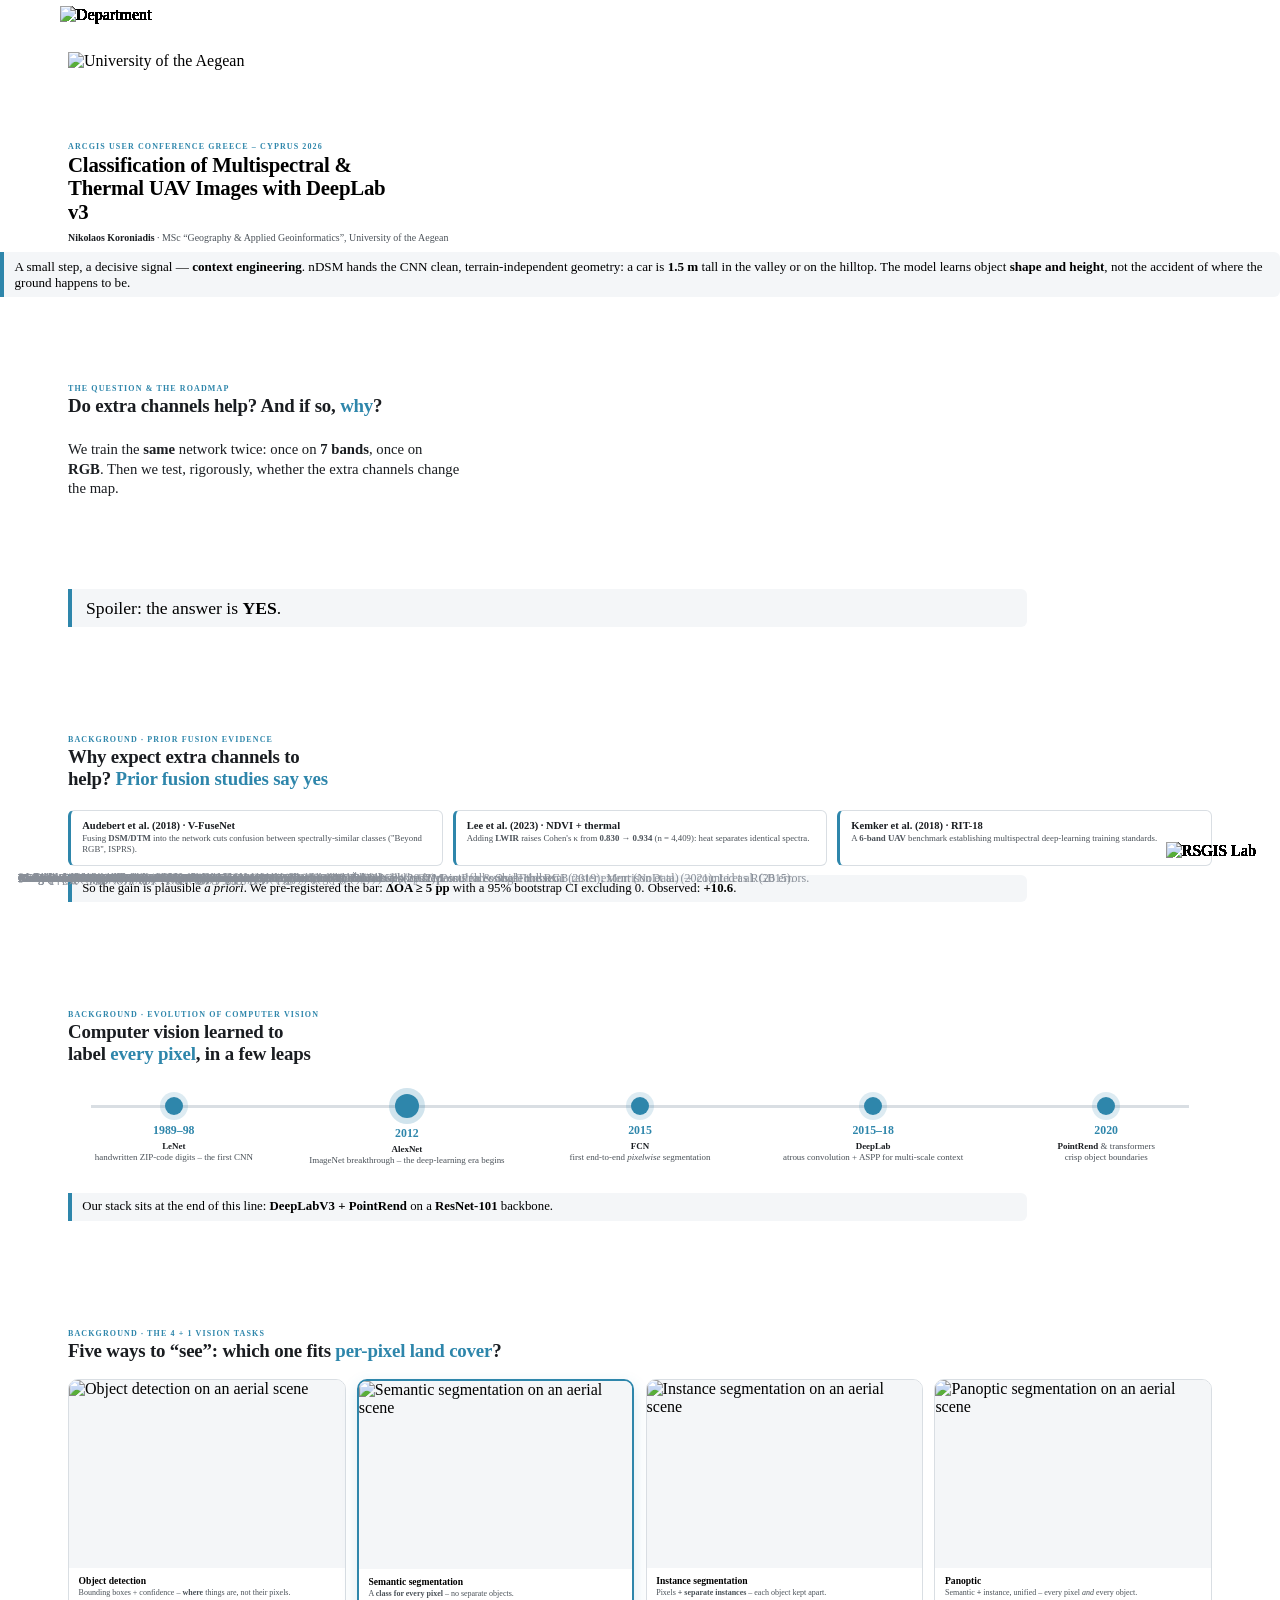
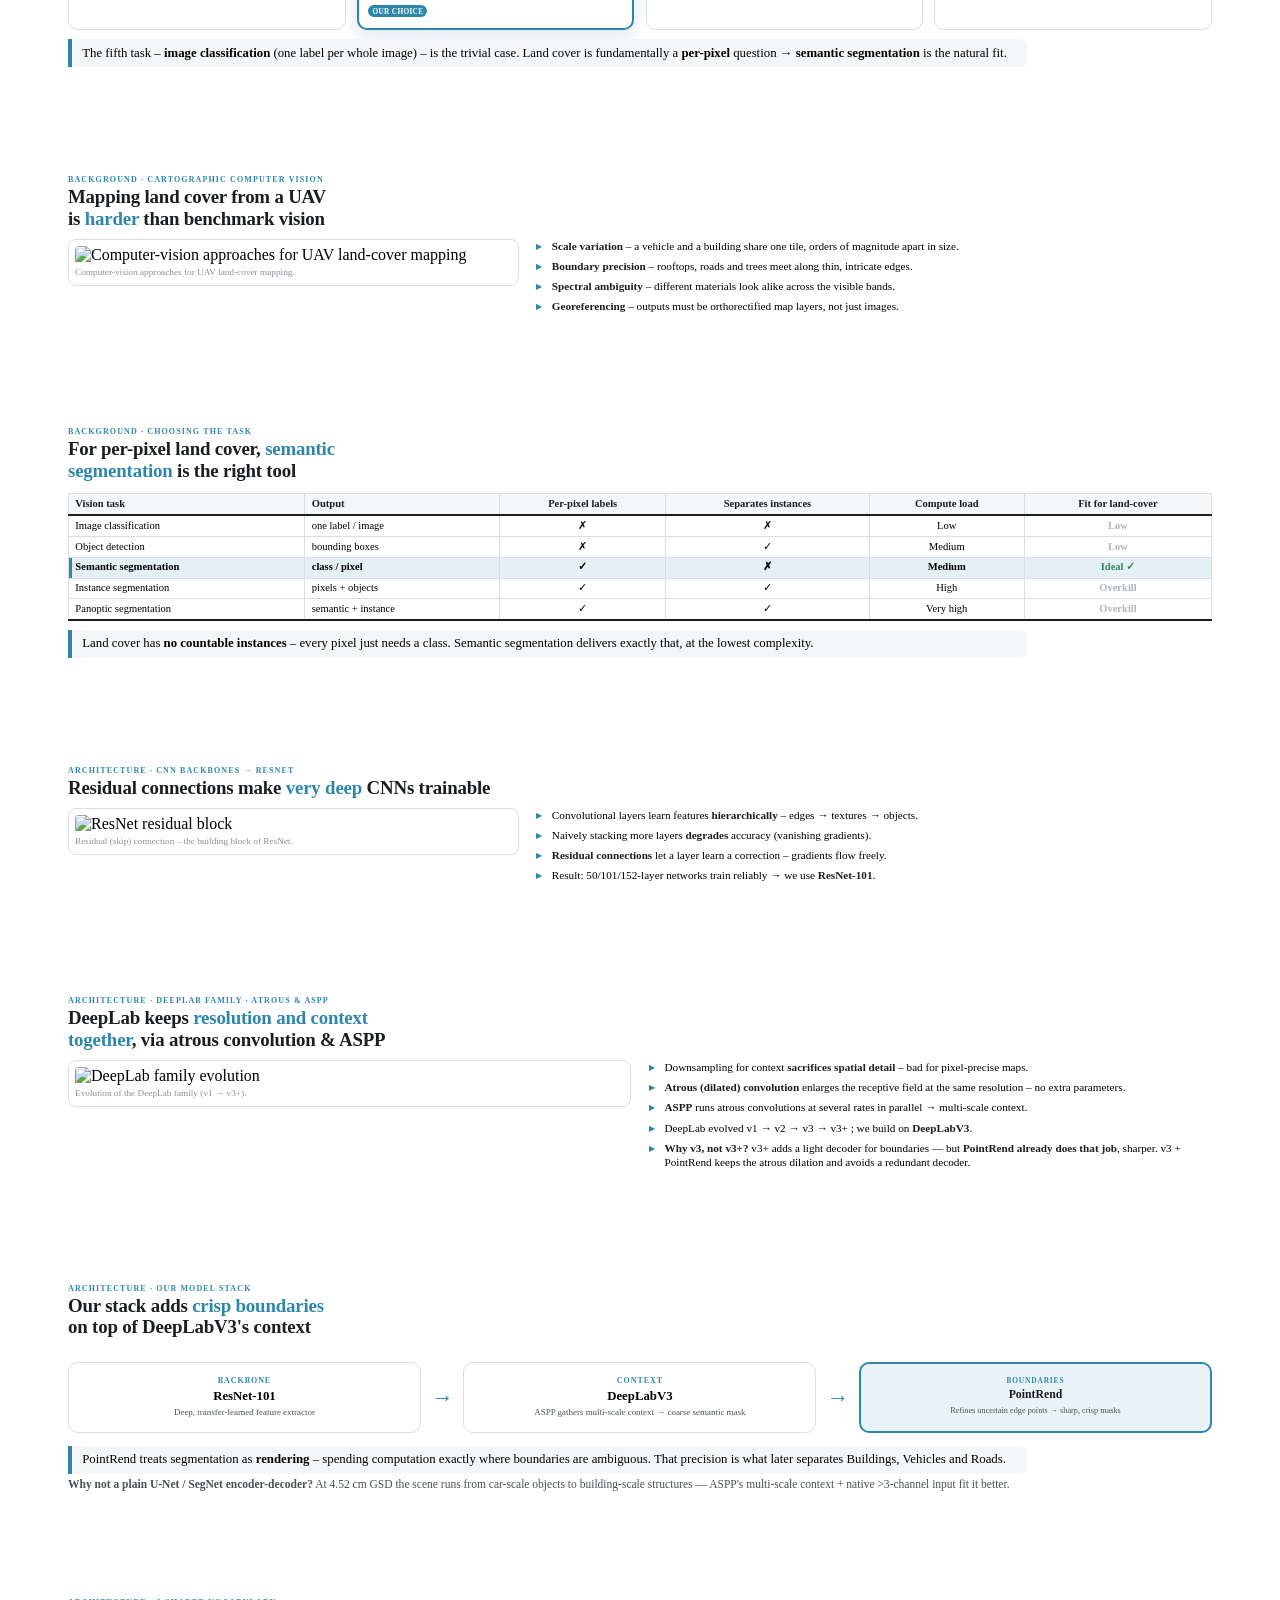
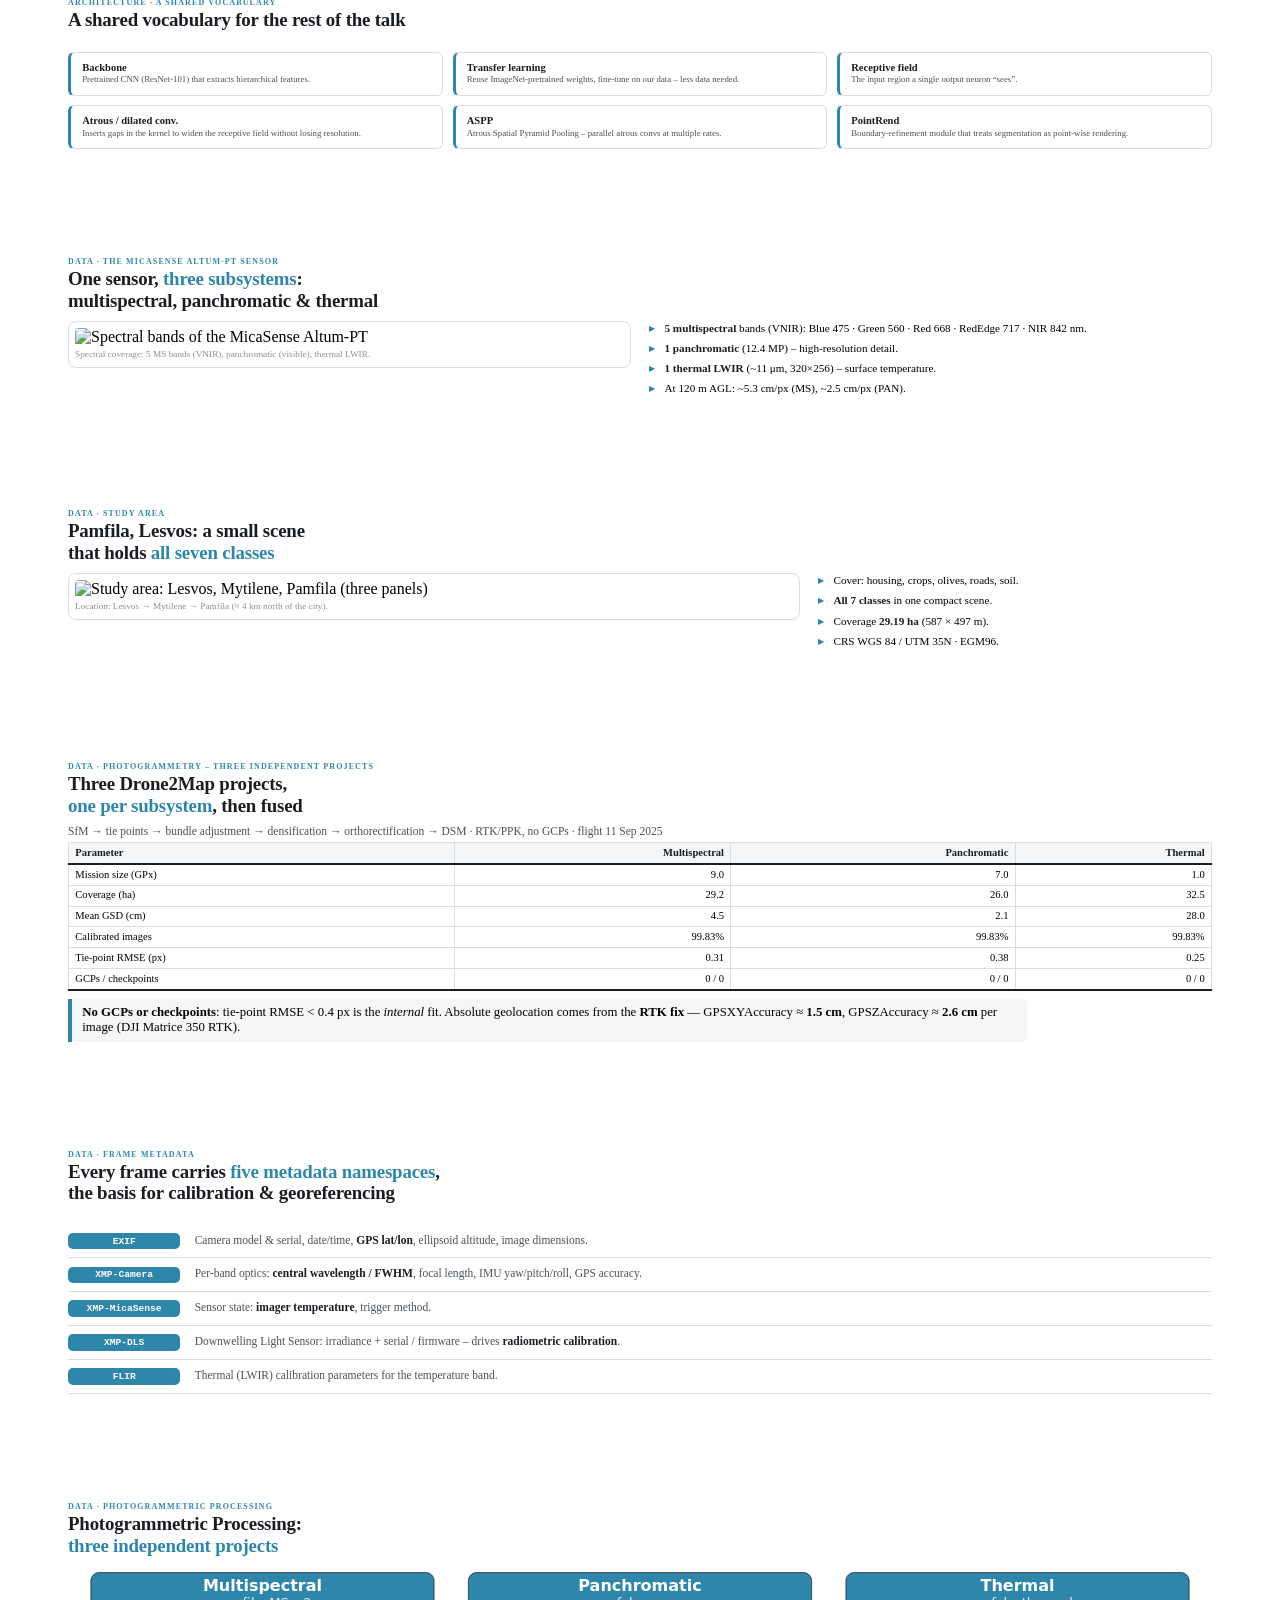
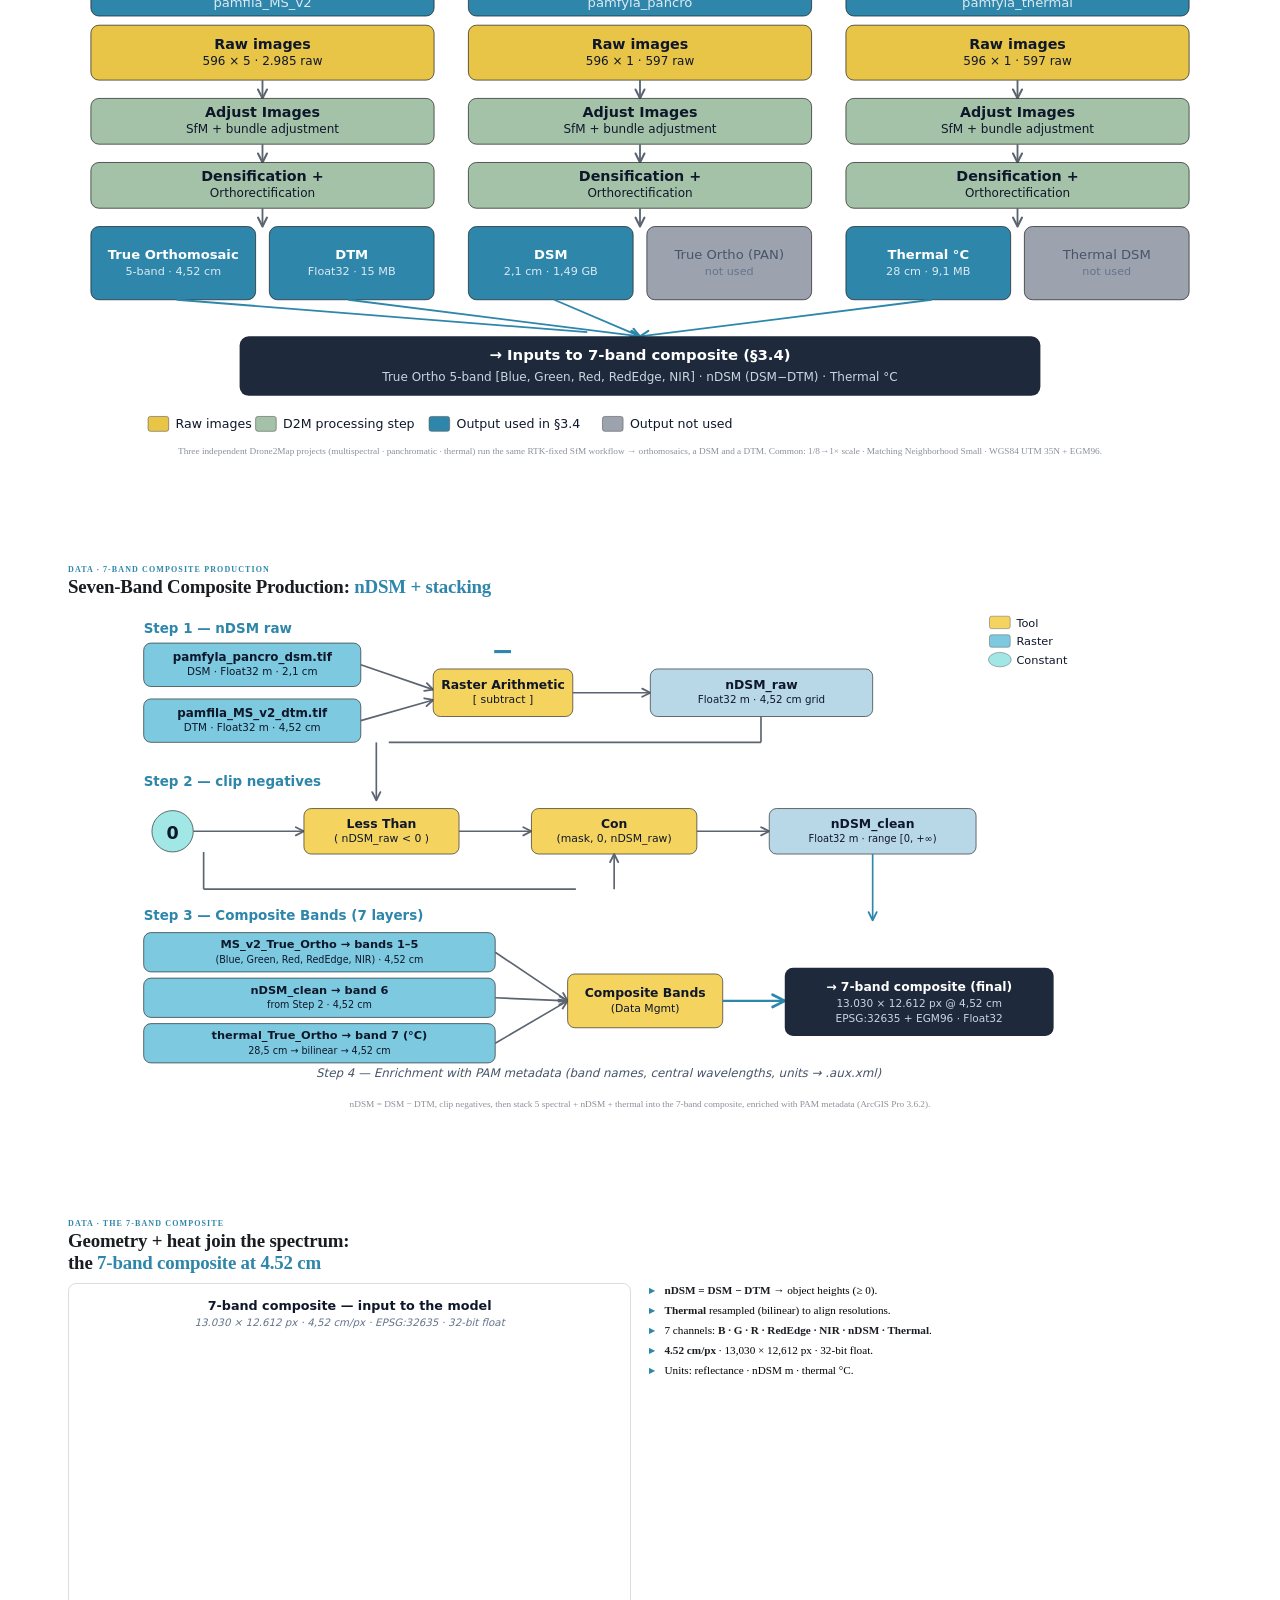
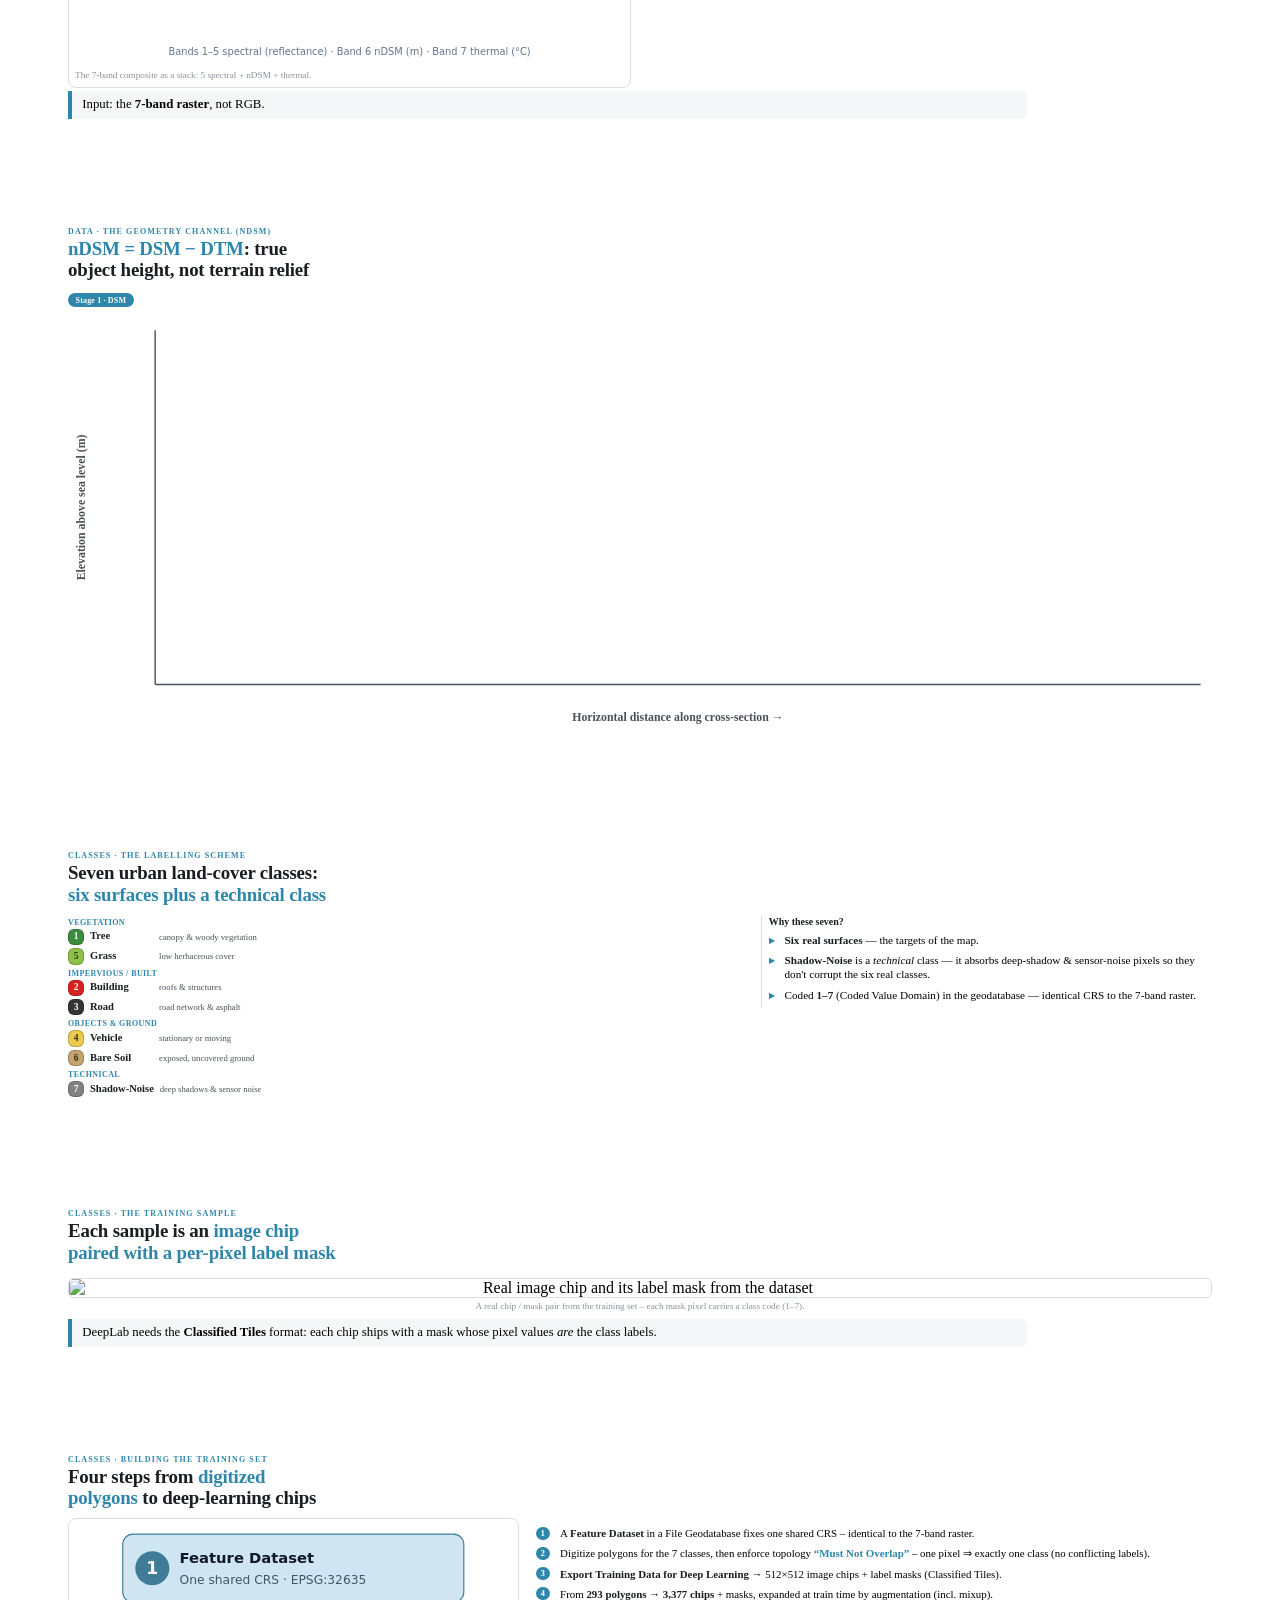
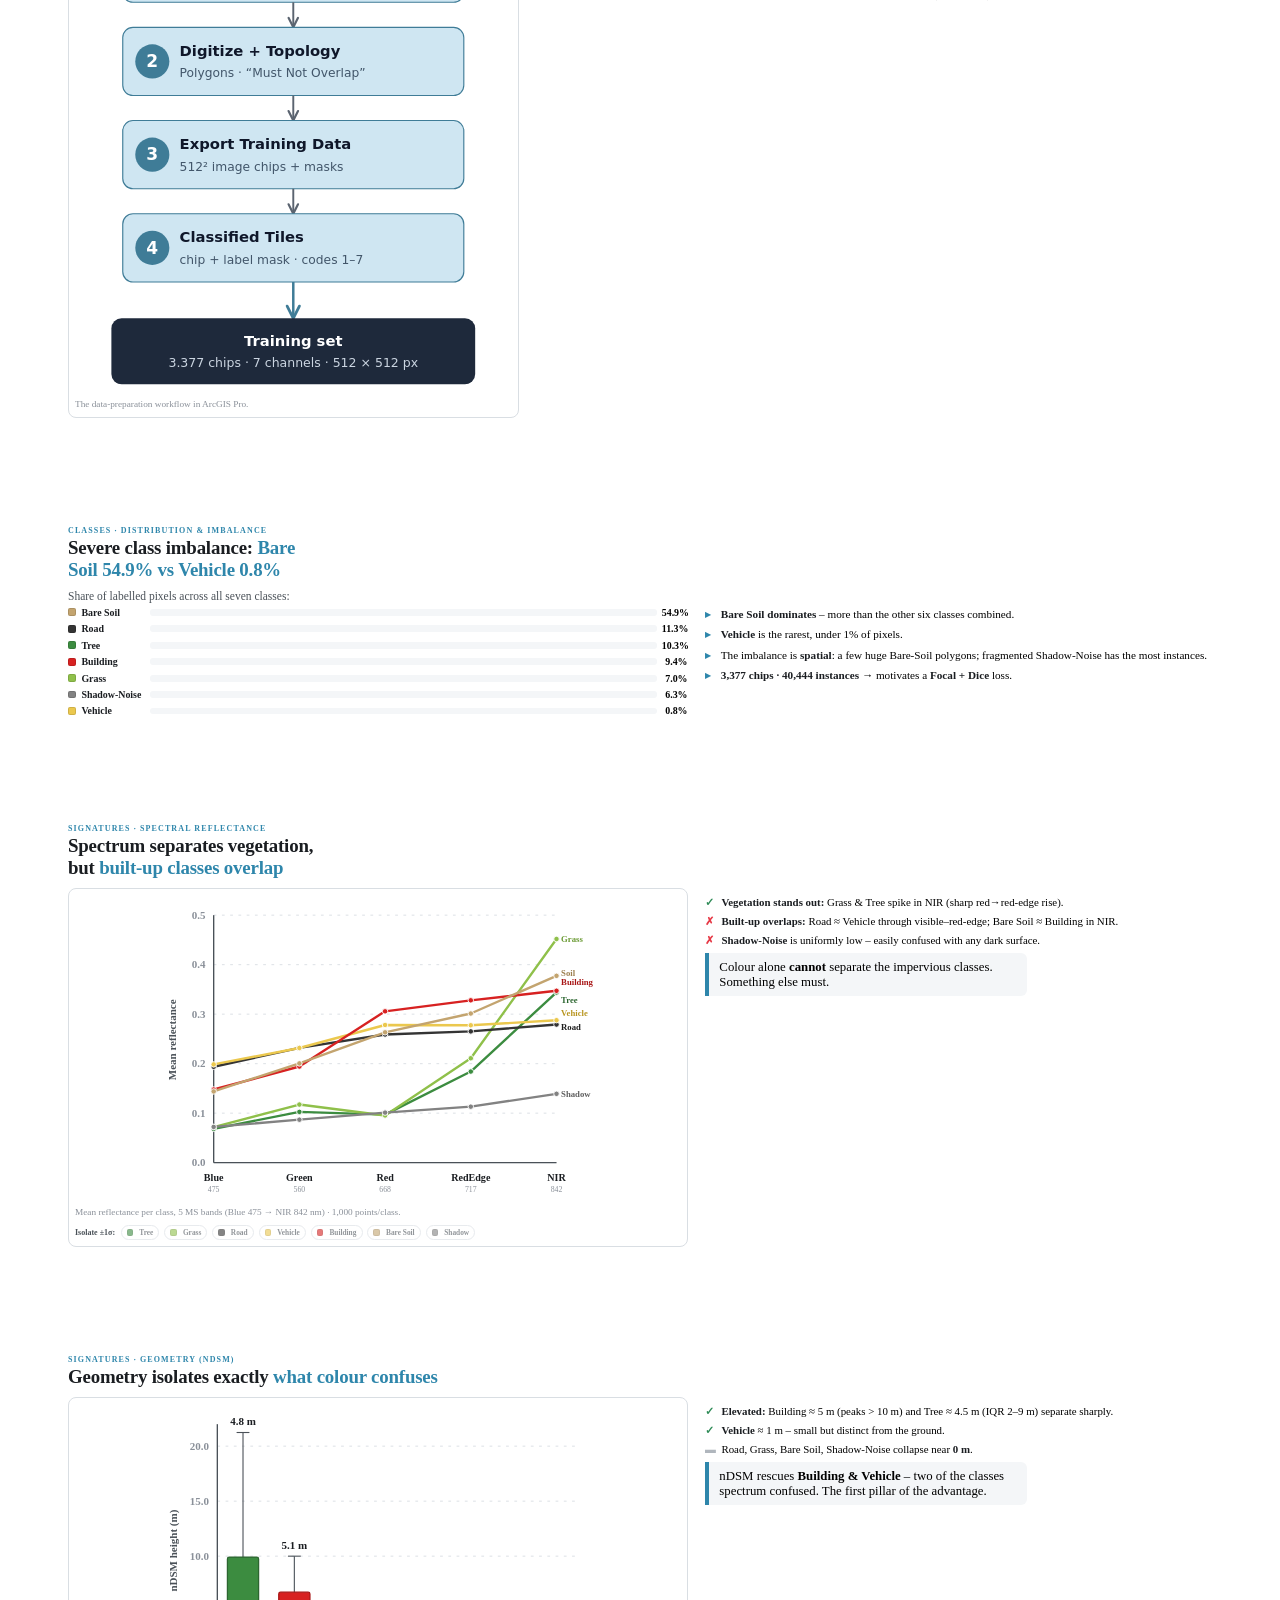
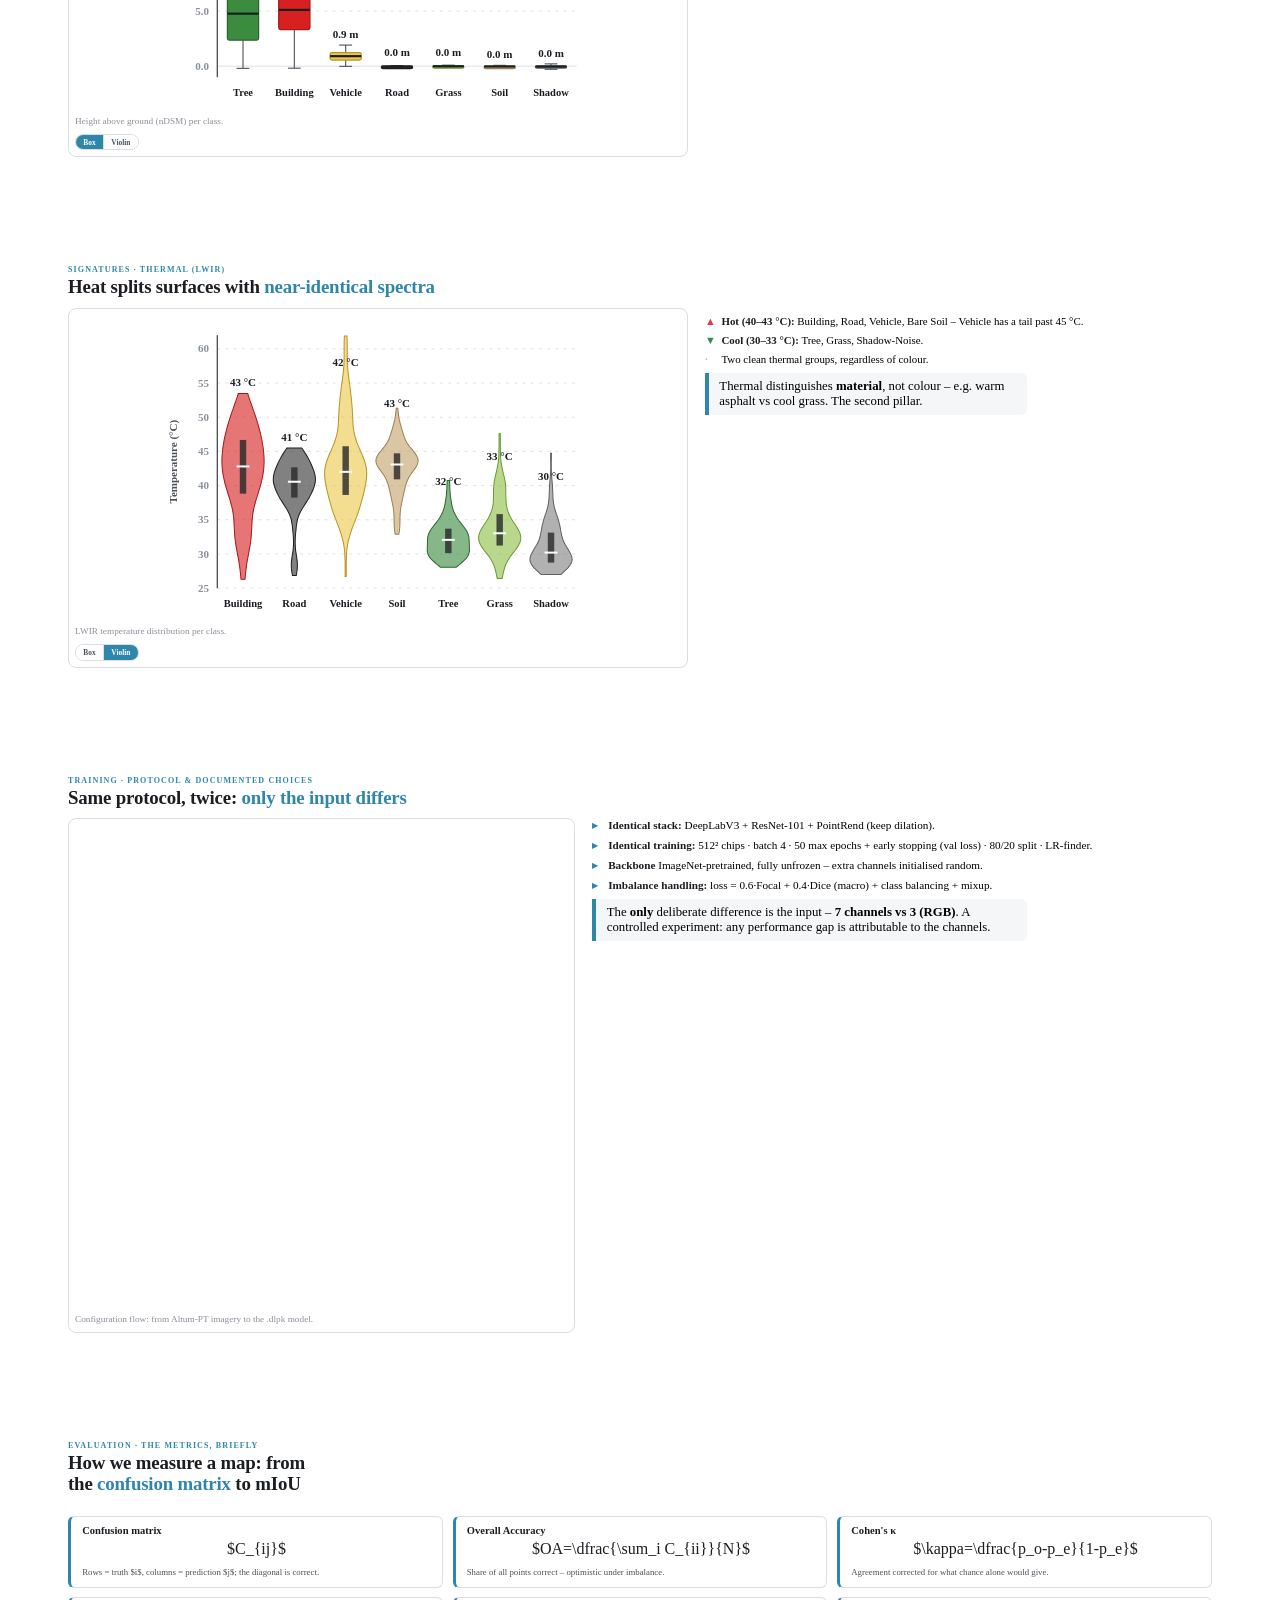
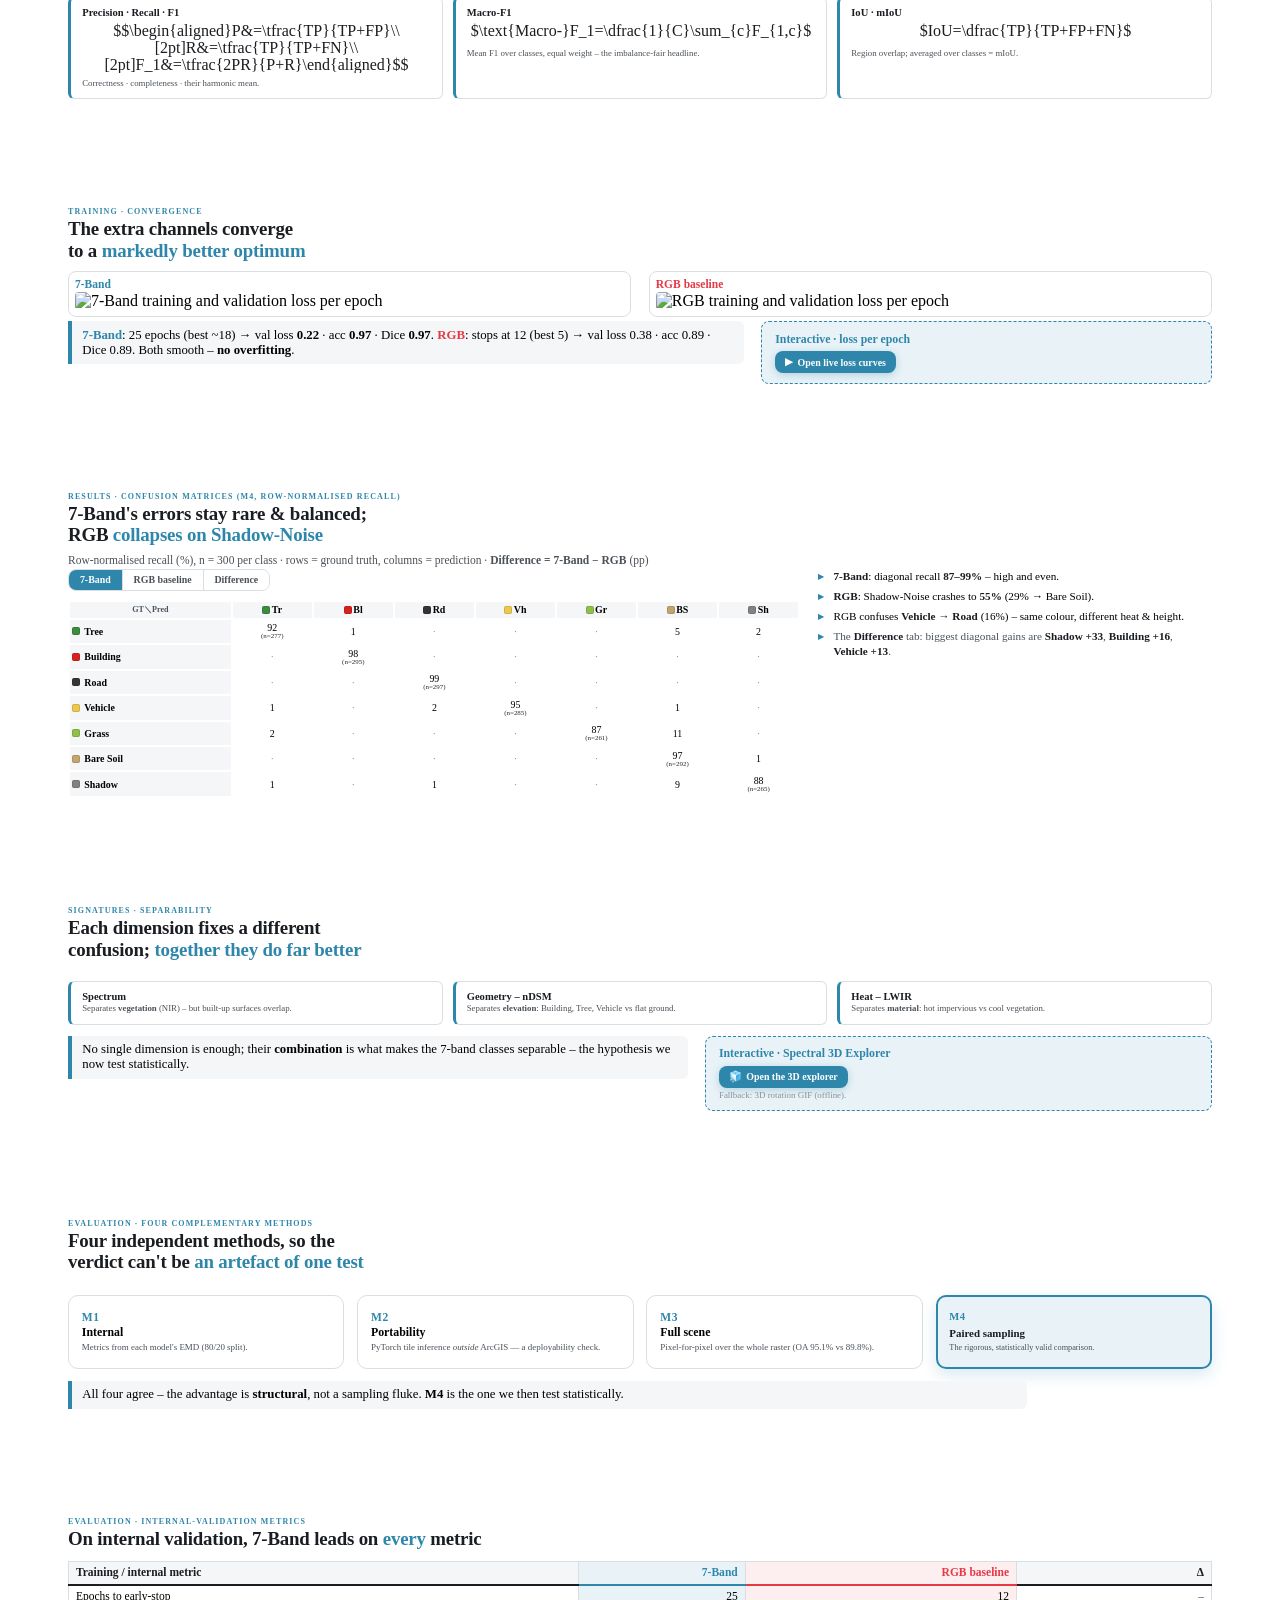
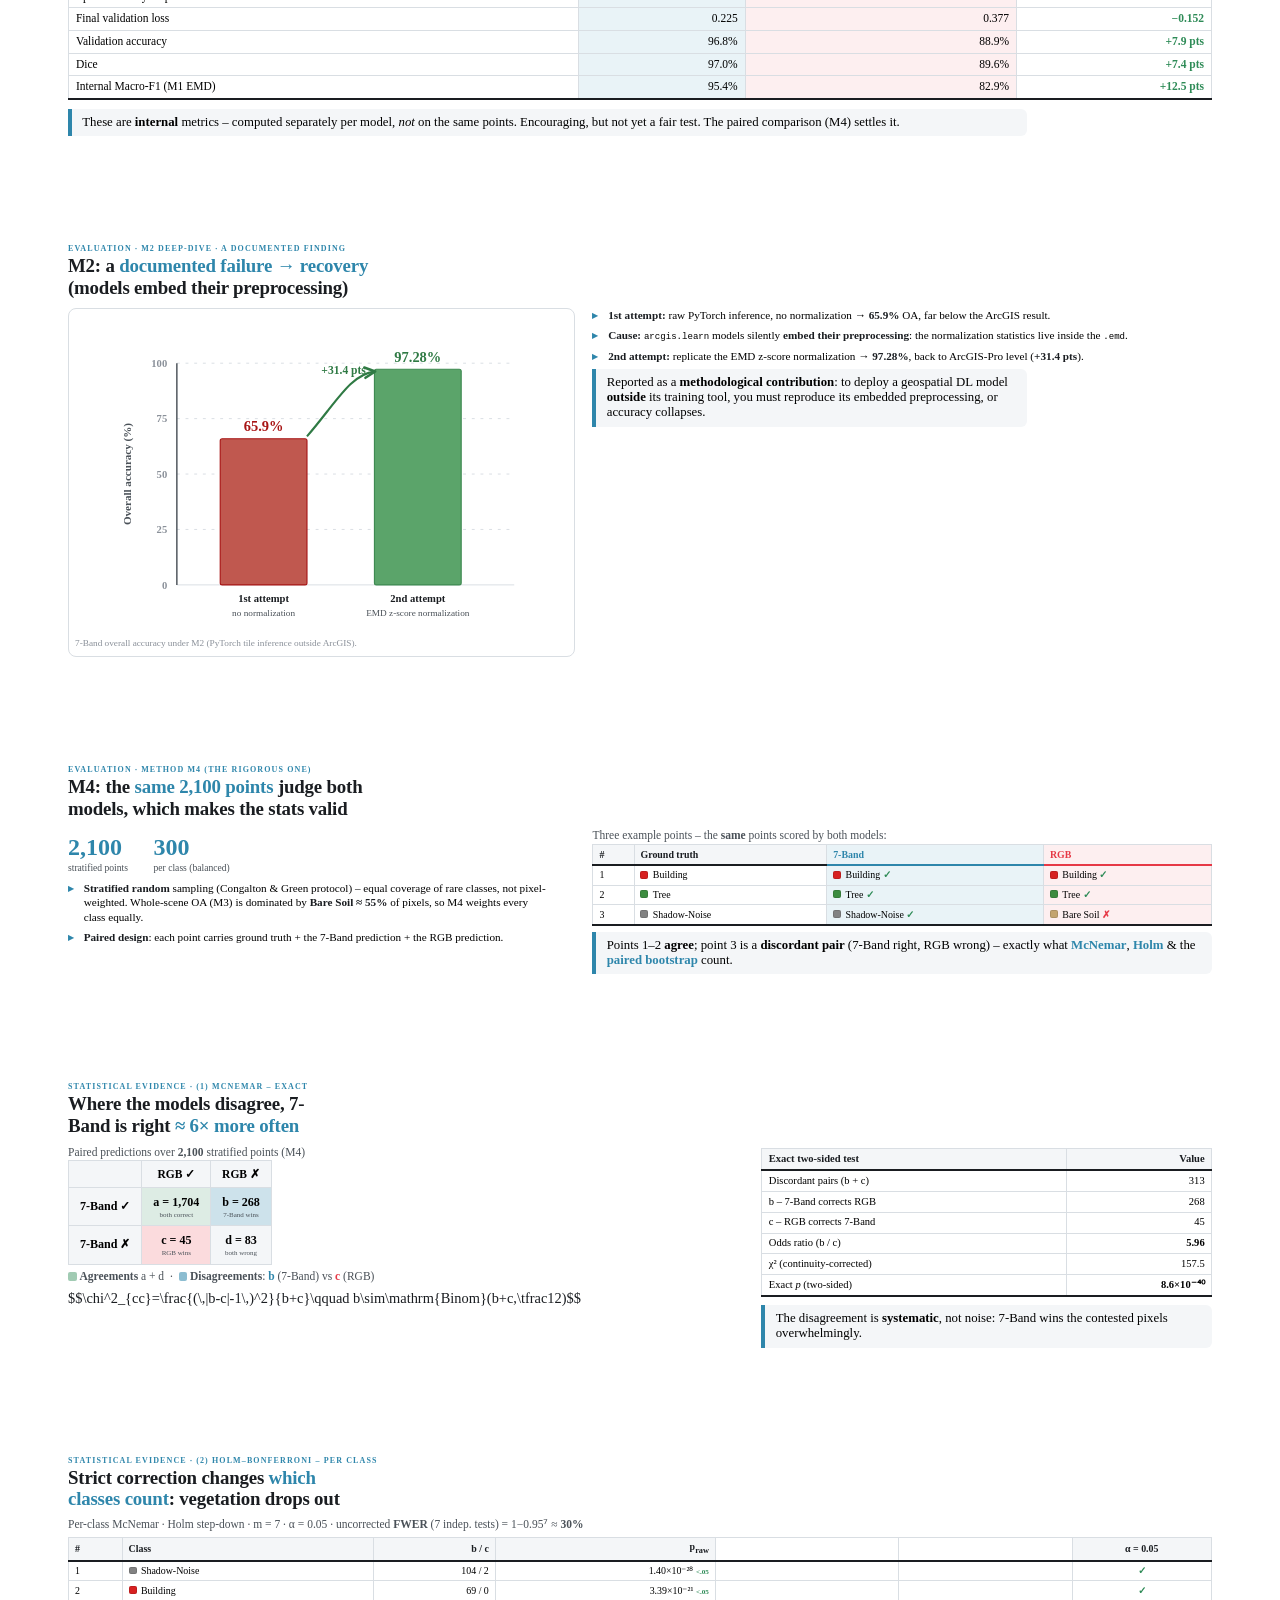
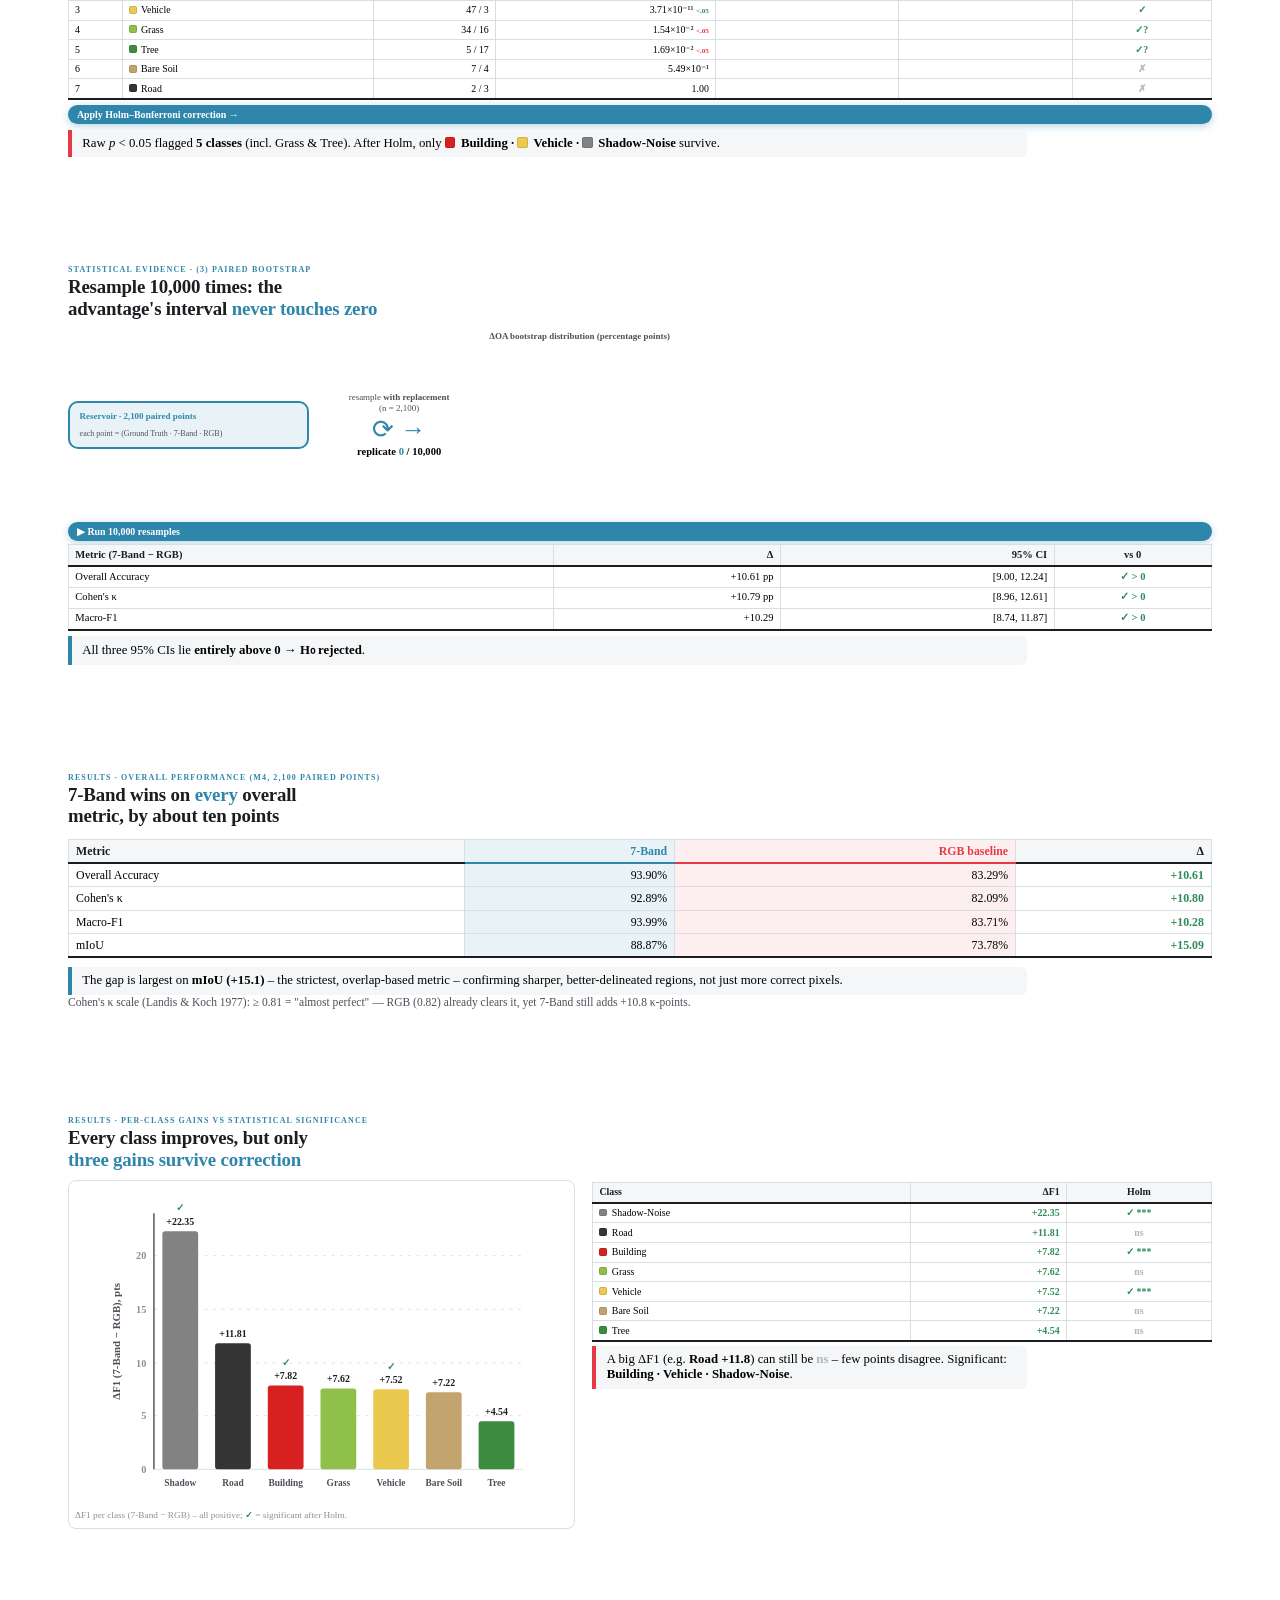
==== commit 6f1f5faa: "Add 3-slide Building Analysis walkthrough; closing slide set to Athens - Three new slides right afte" ====
--- a/deck/index.html
+++ b/deck/index.html
@@ -1496,6 +1496,67 @@
       </div>
     </section>
 
+    <!-- ===================== UC2026 – Building Analysis tool, 3 slides ====== -->
+    <!-- Screenshots: github.com/Nickkoro21/PostProcessing-Toolbox docs/images/buildings_A|B|C.jpg -->
+    <section data-transition="slide" class="tool-walk">
+      <div class="kicker"><span class="lang-en">Map &amp; tool · Building Analysis 1/3 · parameters</span><span class="lang-el">Χάρτης &amp; εργαλείο · Building Analysis 1/3 · παράμετροι</span></div>
+      <h2 class="slide-title"><span class="lang-en">Building Analysis: <em>one dialog, every rule</em></span><span class="lang-el">Building Analysis: <em>ένα παράθυρο, όλοι οι κανόνες</em></span></h2>
+      <div class="cols s-40-60" style="align-items:start;">
+        <div class="fig"><img data-src="../assets/toolbox/buildings_A.jpg" alt="Building Analysis tool dialog in ArcGIS Pro" style="max-height:470px;"></div>
+        <ol class="steps">
+          <li><b><span class="lang-en">Inputs.</span><span class="lang-el">Είσοδοι.</span></b> <span class="lang-en">The classified raster (DeepLabV3) and the Building class value (2), plus the nDSM (m) and thermal (°C) rasters used for enrichment. Area of interest, output CRS and cell size are optional.</span><span class="lang-el">Ο ταξινομημένος raster (DeepLabV3) και η τιμή της κλάσης Building (2), μαζί με τα nDSM (m) και θερμικό (°C) για τον εμπλουτισμό. Προαιρετικά: περιοχή ενδιαφέροντος, CRS εξόδου, μέγεθος κελιού.</span></li>
+          <li><b><span class="lang-en">Acceptance rules.</span><span class="lang-el">Κανόνες αποδοχής.</span></b> <span class="lang-en">Area between <span class="rule">5 and 1,000 m²</span> and mean nDSM <span class="rule">≥ 1 m</span>; polygons with no nDSM value are rejected.</span><span class="lang-el">Έκταση από <span class="rule">5 έως 1.000 m²</span> και μέση nDSM <span class="rule">≥ 1 m</span>· τα πολύγωνα χωρίς τιμή nDSM απορρίπτονται.</span></li>
+          <li><b><span class="lang-en">Clean-up.</span><span class="lang-el">Καθάρισμα.</span></b> <span class="lang-en">Majority Filter (8 neighbours, 1 pass) removes isolated noise pixels before vectorization.</span><span class="lang-el">Majority Filter (8 γείτονες, 1 πέρασμα): αφαιρεί μεμονωμένα pixels θορύβου πριν τη διανυσματοποίηση.</span></li>
+          <li><b><span class="lang-en">Regularization.</span><span class="lang-el">Κανονικοποίηση.</span></b> <span class="lang-en">Regularize Building Footprint, <span class="rule">RIGHT_ANGLES</span>, tolerance 0.2 m.</span><span class="lang-el">Regularize Building Footprint, <span class="rule">RIGHT_ANGLES</span>, ανοχή 0,2 m.</span></li>
+          <li><b><span class="lang-en">Output.</span><span class="lang-el">Έξοδος.</span></b> <span class="lang-en">Polygons and, optionally, centroid points in one output folder.</span><span class="lang-el">Πολύγωνα και, προαιρετικά, κεντροειδή σε έναν φάκελο εξόδου.</span></li>
+        </ol>
+      </div>
+      <div class="slide-fn"><span class="lang-en">ArcGIS Python Toolbox (.pyt) · Spatial Analyst + 3D Analyst · github.com/Nickkoro21/PostProcessing-Toolbox</span><span class="lang-el">ArcGIS Python Toolbox (.pyt) · Spatial Analyst + 3D Analyst · github.com/Nickkoro21/PostProcessing-Toolbox</span></div>
+      <div class="logo-bar">
+        <img data-src="../assets/logos/tmima_logo.png" alt="Department">
+        <img data-src="../assets/logos/RSGIS_logo.png" alt="RSGIS Lab">
+      </div>
+    </section>
+
+    <section data-transition="slide" class="tool-walk">
+      <div class="kicker"><span class="lang-en">Map &amp; tool · Building Analysis 2/3 · run, phases 0–4</span><span class="lang-el">Χάρτης &amp; εργαλείο · Building Analysis 2/3 · εκτέλεση, φάσεις 0–4</span></div>
+      <h2 class="slide-title"><span class="lang-en">From pixels to <em>regular footprints</em></span><span class="lang-el">Από pixels σε <em>κανονικά αποτυπώματα</em></span></h2>
+      <div class="cols s-40-60" style="align-items:start;">
+        <div class="fig"><img data-src="../assets/toolbox/buildings_B.jpg" alt="Building Analysis messages, phases 0 to 5" style="max-height:470px;"></div>
+        <ol class="steps" style="counter-reset: s -1;">
+          <li><b><span class="lang-en">Input validation.</span><span class="lang-el">Έλεγχος εισόδων.</span></b> <span class="lang-en">CRS check, common cell size (0.0452 m) and study area = intersection of the inputs (17.46 ha).</span><span class="lang-el">Έλεγχος CRS, κοινό μέγεθος κελιού (0,0452 m) και περιοχή μελέτης = τομή των εισόδων (17,46 ha).</span></li>
+          <li><b><span class="lang-en">Extract the class.</span><span class="lang-el">Εξαγωγή της κλάσης.</span></b> <span class="lang-en"><code>Con(VALUE = 2)</code> turns the classified raster into a binary building mask.</span><span class="lang-el"><code>Con(VALUE = 2)</code>: ο ταξινομημένος raster γίνεται δυαδική μάσκα κτιρίων.</span></li>
+          <li><b><span class="lang-en">Morphological filtering.</span><span class="lang-el">Μορφολογικό φιλτράρισμα.</span></b> <span class="lang-en">Majority Filter smooths the mask.</span><span class="lang-el">Το Majority Filter εξομαλύνει τη μάσκα.</span></li>
+          <li><b><span class="lang-en">Vectorization.</span><span class="lang-el">Διανυσματοποίηση.</span></b> <span class="lang-en">Raster to Polygon gives <span class="rule">264</span> raw polygons with stair-stepped pixel edges.</span><span class="lang-el">Το Raster to Polygon δίνει <span class="rule">264</span> ακατέργαστα πολύγωνα με «σκαλωτές» ακμές pixel.</span></li>
+          <li><b><span class="lang-en">Regularize Building Footprint.</span><span class="lang-el">Regularize Building Footprint.</span></b> <span class="lang-en">Straight edges and right angles (tolerance 0.2 m): <span class="rule">264 → 264</span>, none collapsed.</span><span class="lang-el">Ευθείες ακμές και ορθές γωνίες (ανοχή 0,2 m): <span class="rule">264 → 264</span>, κανένα δεν χάθηκε.</span></li>
+        </ol>
+      </div>
+      <div class="slide-fn"><span class="lang-en">Every phase reports to the Geoprocessing messages, so a run can be audited step by step.</span><span class="lang-el">Κάθε φάση γράφει στα μηνύματα του Geoprocessing, ώστε μια εκτέλεση να ελέγχεται βήμα-βήμα.</span></div>
+      <div class="logo-bar">
+        <img data-src="../assets/logos/tmima_logo.png" alt="Department">
+        <img data-src="../assets/logos/RSGIS_logo.png" alt="RSGIS Lab">
+      </div>
+    </section>
+
+    <section data-transition="slide" class="tool-walk">
+      <div class="kicker"><span class="lang-en">Map &amp; tool · Building Analysis 3/3 · results, phases 5–8</span><span class="lang-el">Χάρτης &amp; εργαλείο · Building Analysis 3/3 · αποτελέσματα, φάσεις 5–8</span></div>
+      <h2 class="slide-title"><span class="lang-en">Rule-based classification, <em>traceable output</em></span><span class="lang-el">Ταξινόμηση με κανόνες, <em>ιχνηλάσιμη έξοδος</em></span></h2>
+      <div class="cols s-40-60" style="align-items:start;">
+        <div class="fig"><img data-src="../assets/toolbox/buildings_C.jpg" alt="Building Analysis messages, phases 5 to 8 and summary" style="max-height:470px;"></div>
+        <ol class="steps" style="counter-reset: s 4;">
+          <li><b><span class="lang-en">Geometry &amp; MBR.</span><span class="lang-el">Γεωμετρία &amp; MBR.</span></b> <span class="lang-en">Area, perimeter and the minimum bounding rectangle (length, width, azimuth, L/W ratio).</span><span class="lang-el">Έκταση, περίμετρος και ελάχιστο περιγεγραμμένο ορθογώνιο (μήκος, πλάτος, αζιμούθιο, λόγος L/W).</span></li>
+          <li><b><span class="lang-en">Attribute enrichment.</span><span class="lang-el">Εμπλουτισμός.</span></b> <span class="lang-en">Mean nDSM height and mean temperature per polygon (Zonal Statistics), plus Polsby–Popper compactness 4πA/P².</span><span class="lang-el">Μέσο ύψος nDSM και μέση θερμοκρασία ανά πολύγωνο (Zonal Statistics), συν συμπαγότητα Polsby–Popper 4πA/P².</span></li>
+          <li><b><span class="lang-en">Classification.</span><span class="lang-el">Ταξινόμηση.</span></b> <span class="lang-en">Each polygon gets a <code>Class</code> and a <code>Reason</code>: <span class="rule">82 buildings</span>, 182 rejected (180 too small, 1 too large, 1 nDSM too low).</span><span class="lang-el">Κάθε πολύγωνο παίρνει <code>Class</code> και <code>Reason</code>: <span class="rule">82 κτίρια</span>, 182 απορρίψεις (180 μικρή έκταση, 1 μεγάλη, 1 χαμηλό nDSM).</span></li>
+          <li><b><span class="lang-en">Export.</span><span class="lang-el">Εξαγωγή.</span></b> <span class="lang-en"><code>building_results.shp</code> (all polygons, accepted and rejected), <code>building_points.shp</code> (264 centroids) and <code>building_log.json</code> with every parameter and count, for reproducibility.</span><span class="lang-el"><code>building_results.shp</code> (όλα τα πολύγωνα, αποδεκτά και απορριφθέντα), <code>building_points.shp</code> (264 κεντροειδή) και <code>building_log.json</code> με όλες τις παραμέτρους και τα πλήθη, για αναπαραγωγιμότητα.</span></li>
+        </ol>
+      </div>
+      <div class="slide-fn"><span class="lang-en">17.46 ha processed in 2 min 44 s · 4.7 buildings / ha.</span><span class="lang-el">17,46 ha σε 2′ 44″ · 4,7 κτίρια / ha.</span></div>
+      <div class="logo-bar">
+        <img data-src="../assets/logos/tmima_logo.png" alt="Department">
+        <img data-src="../assets/logos/RSGIS_logo.png" alt="RSGIS Lab">
+      </div>
+    </section>
+
     <!-- ===================== Slides 47–50 – Per-class layouts =============== -->
     <section data-transition="slide">
       <div class="kicker"><span class="lang-en">Map &amp; tool · output layout – vehicles</span><span class="lang-el">Χάρτης &amp; εργαλείο · διάταξη εξόδου – vehicles</span></div>
@@ -1681,12 +1742,12 @@
         <span class="lang-en">
           <b>Nikolaos Koroniadis</b> · MSc “Geography &amp; Applied Geoinformatics”, University of the Aegean<br><br>
           Supervisor: Assist. Prof. Dr. Christos Vasilakos<br><br>
-          Mytilene &amp; Kalamata, 2026
+          Athens, 2026
         </span>
         <span class="lang-el">
           <b>Νικόλαος Κορωνιάδης</b> · ΠΜΣ «Γεωγραφία &amp; Εφαρμοσμένη Γεωπληροφορική», Πανεπιστήμιο Αιγαίου<br><br>
           Επιβλέπων: Επίκ. Καθηγητής Δρ. Χρήστος Βασιλάκος<br><br>
-          Μυτιλήνη &amp; Καλαμάτα, 2026
+          Αθήνα, 2026
         </span>
       </div>
     </section>
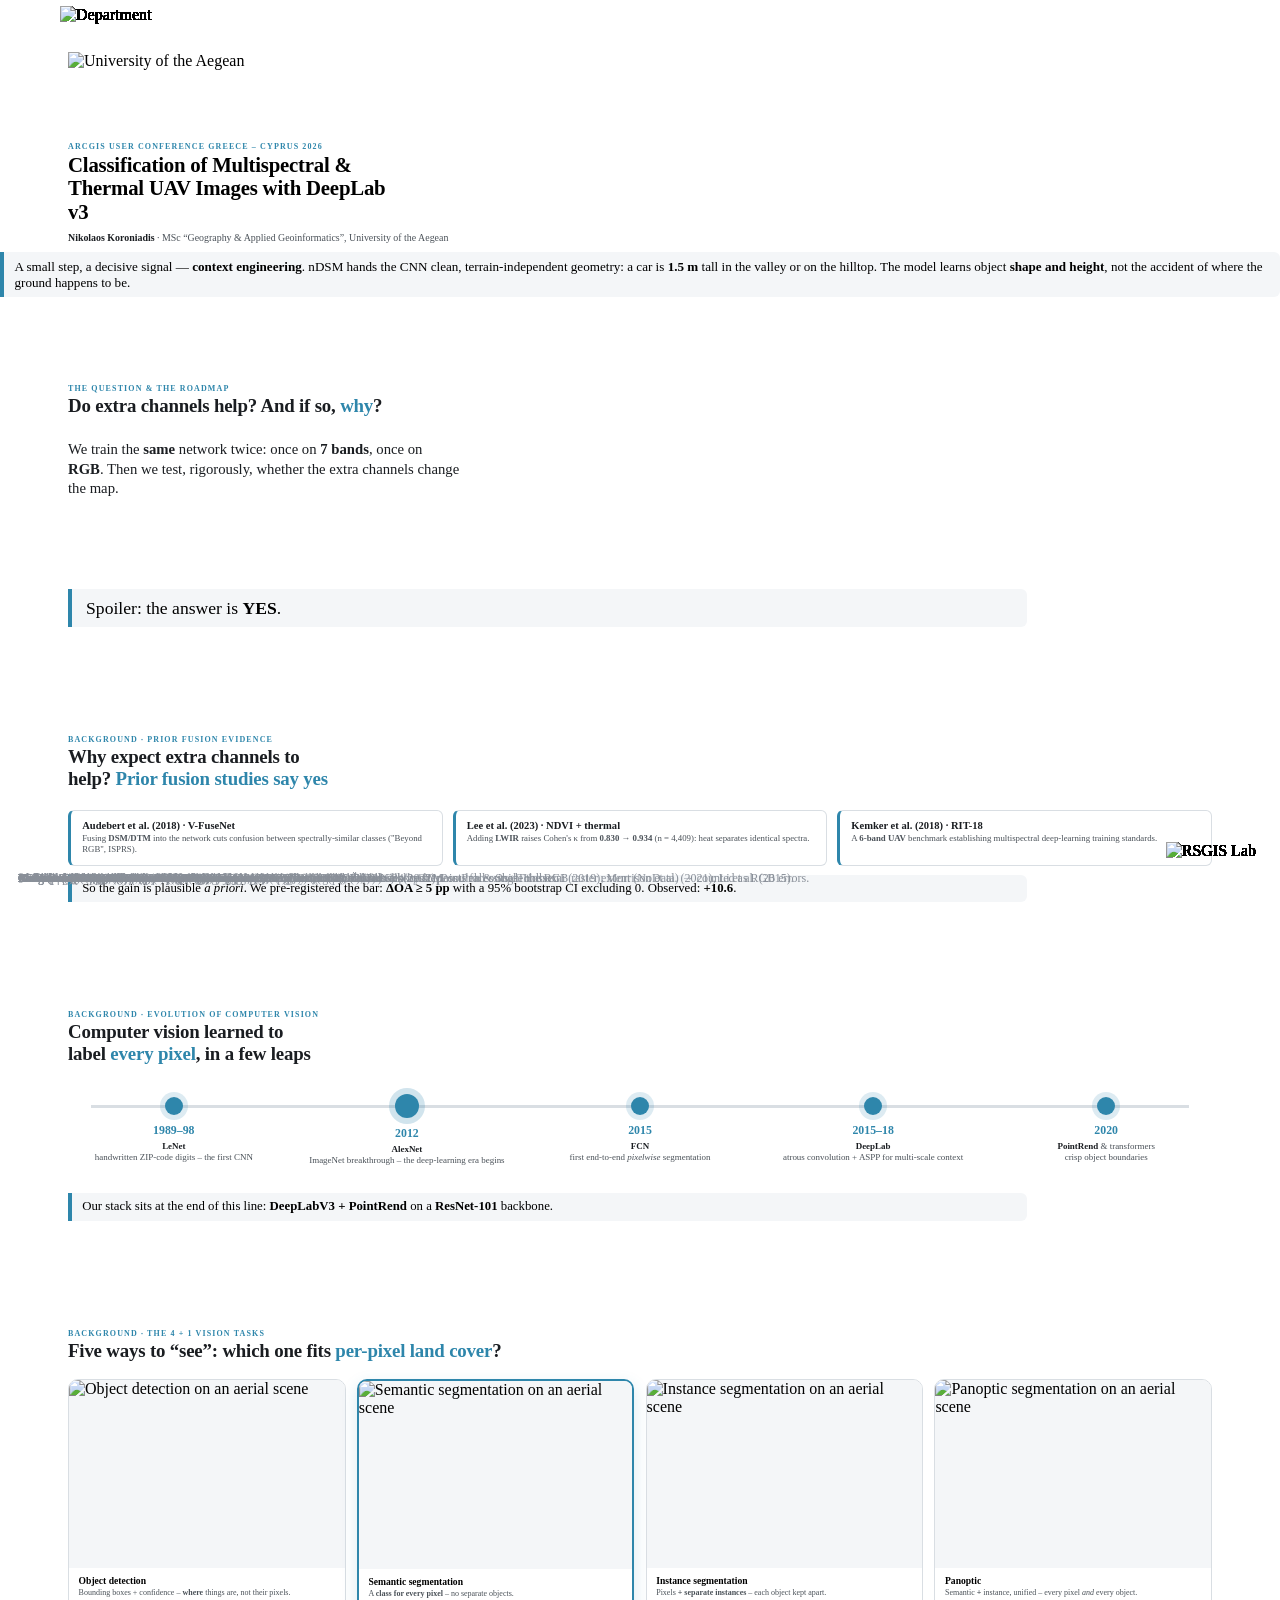
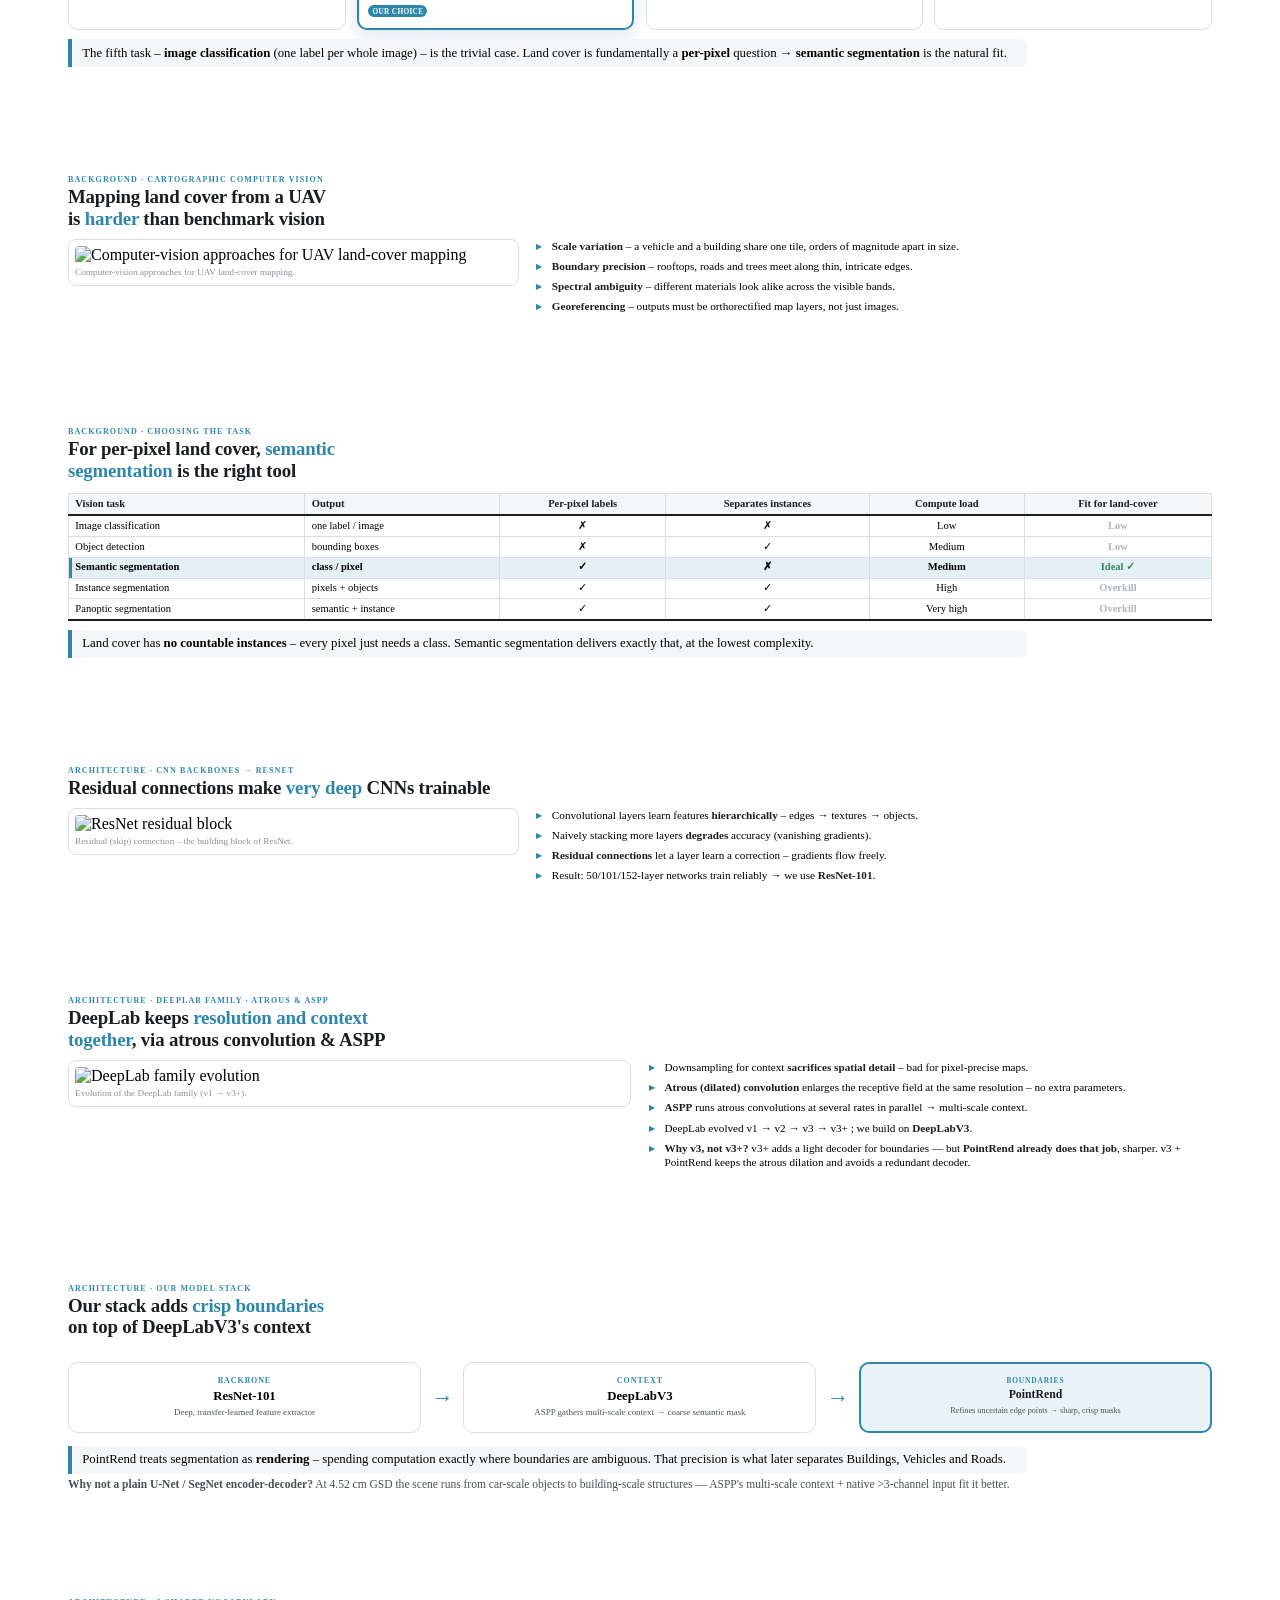
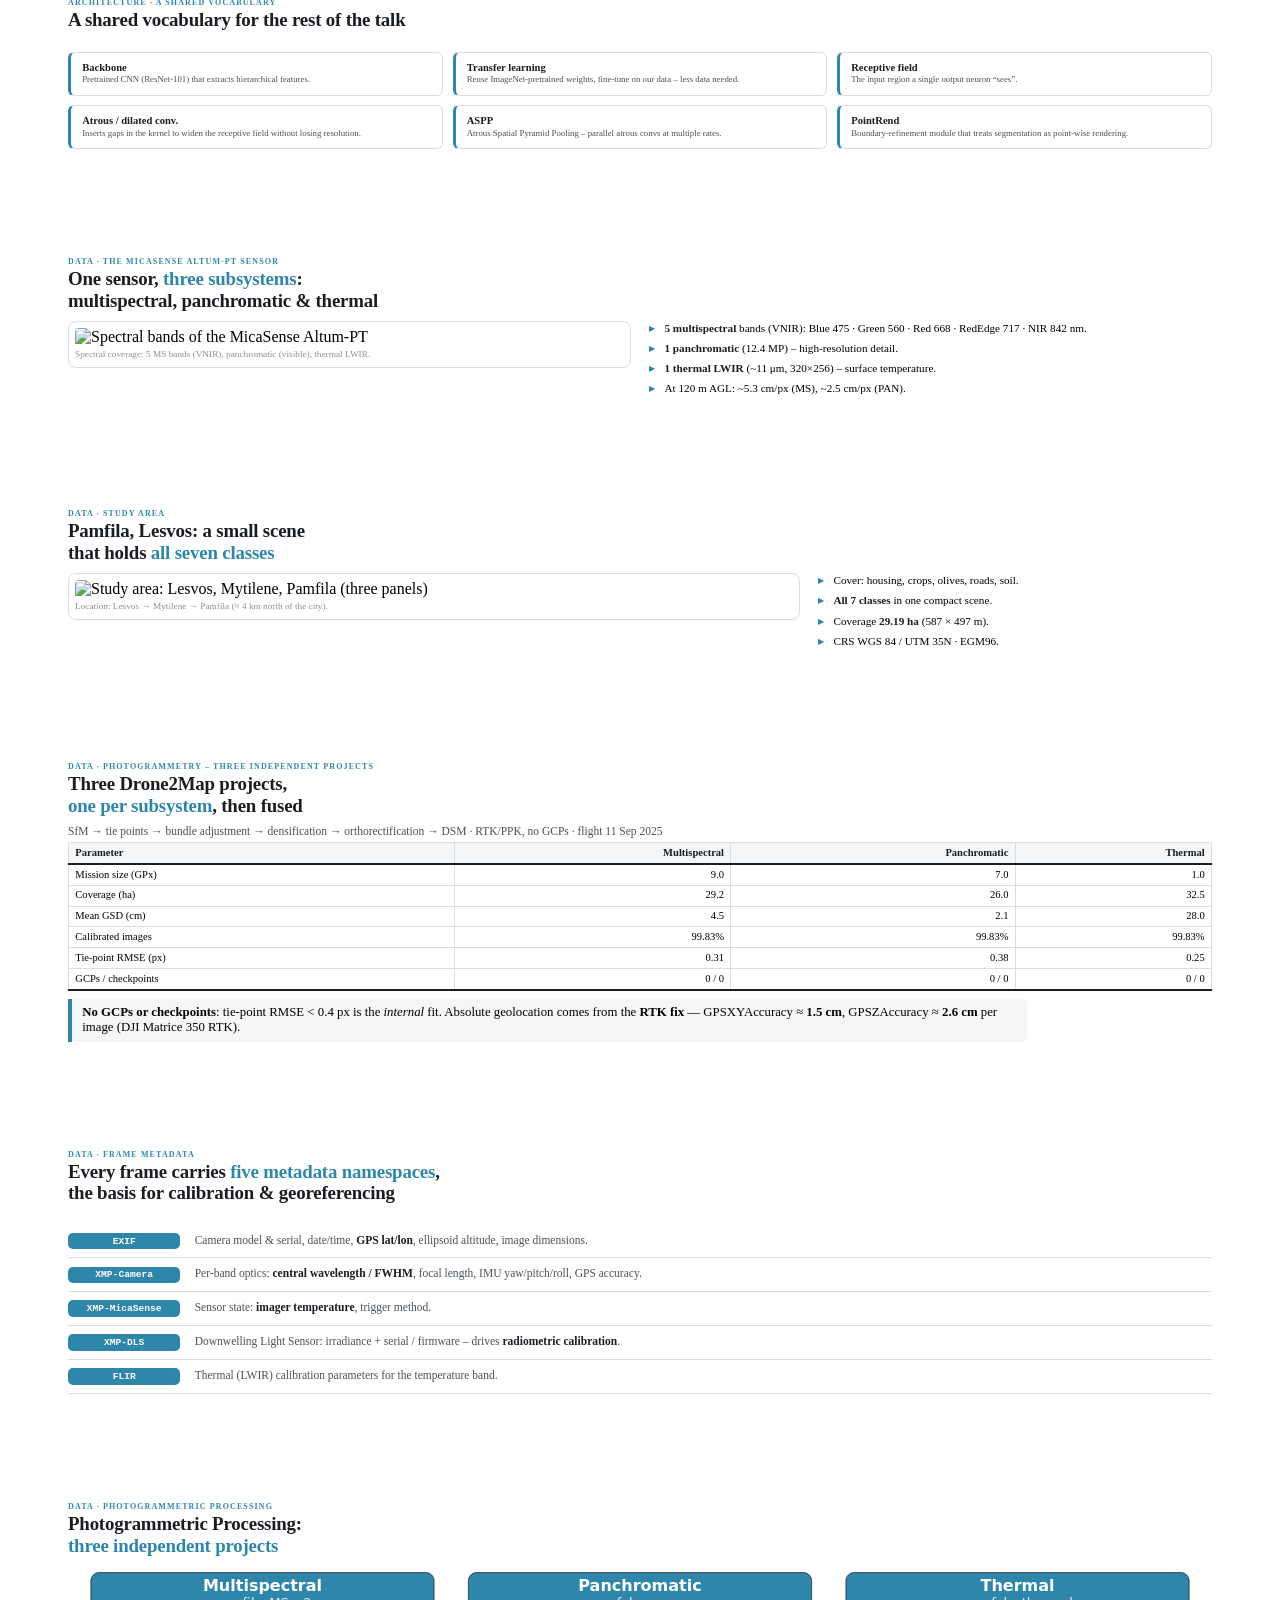
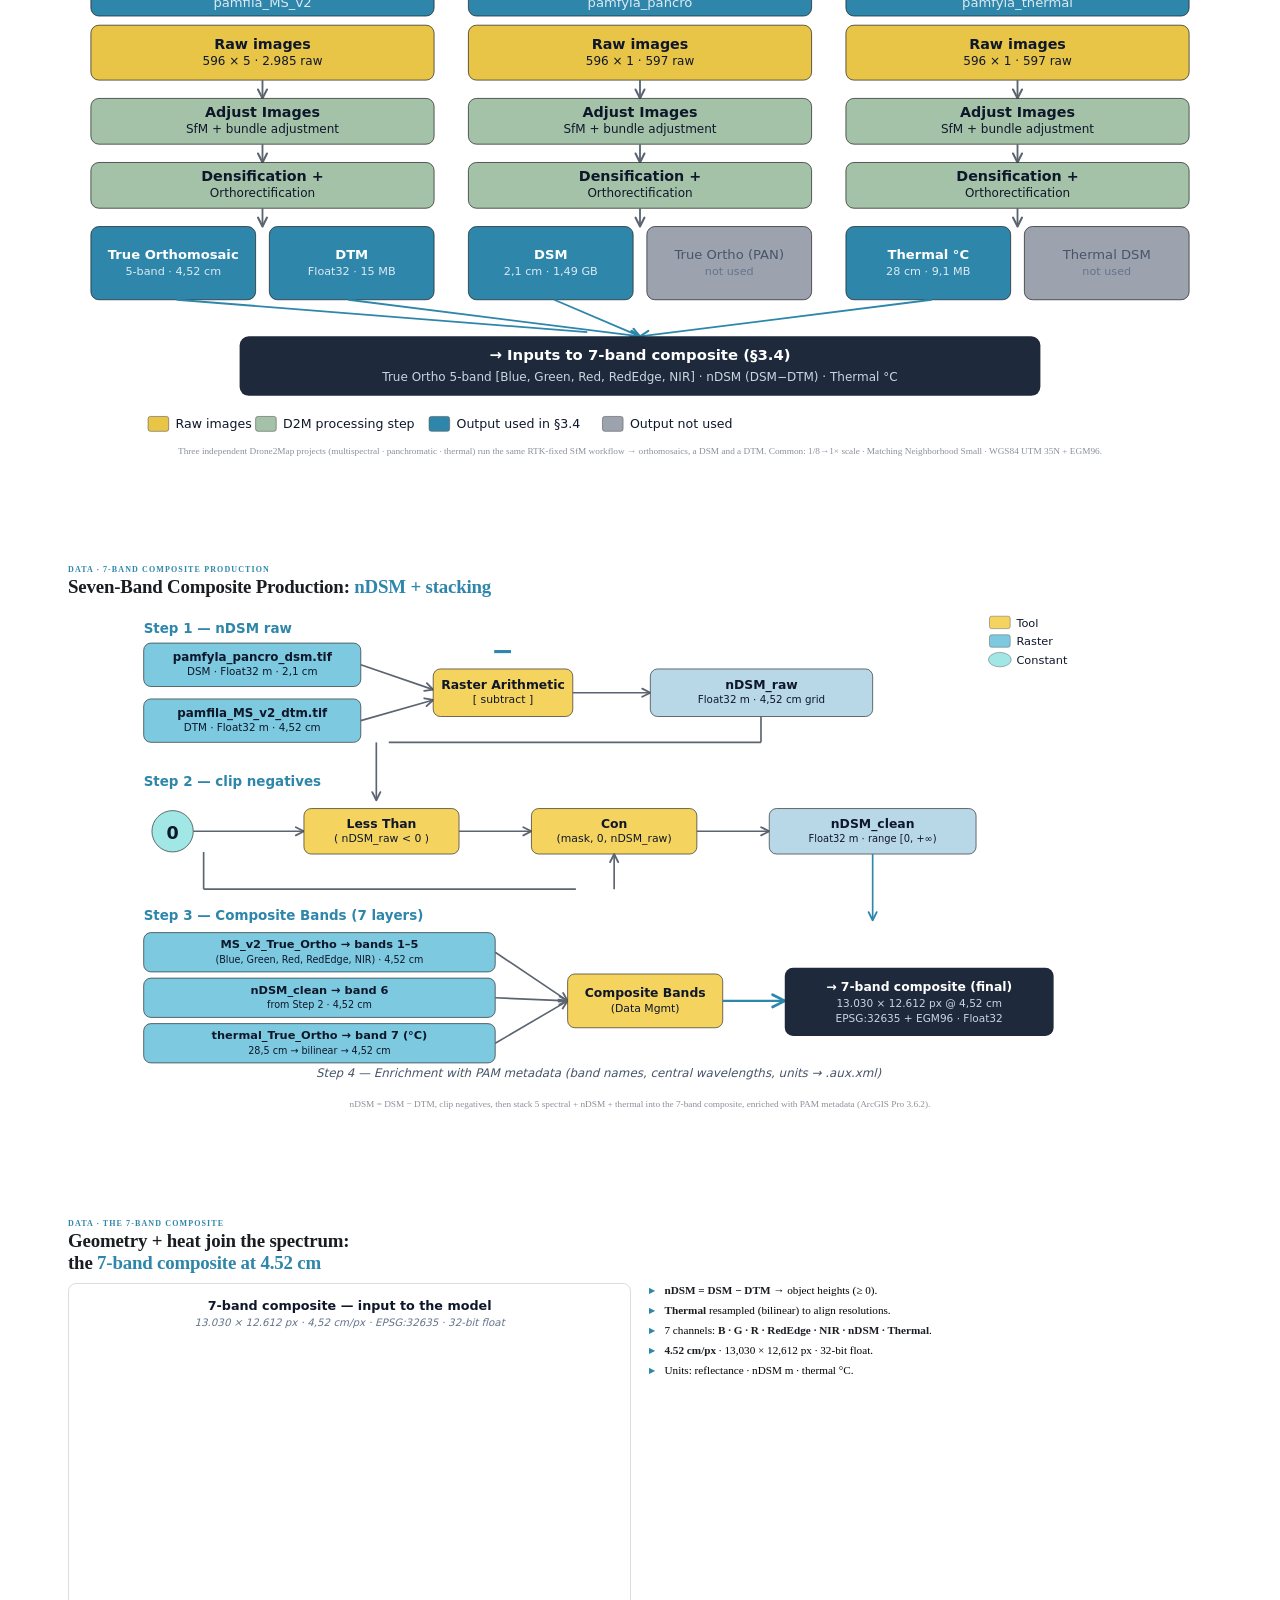
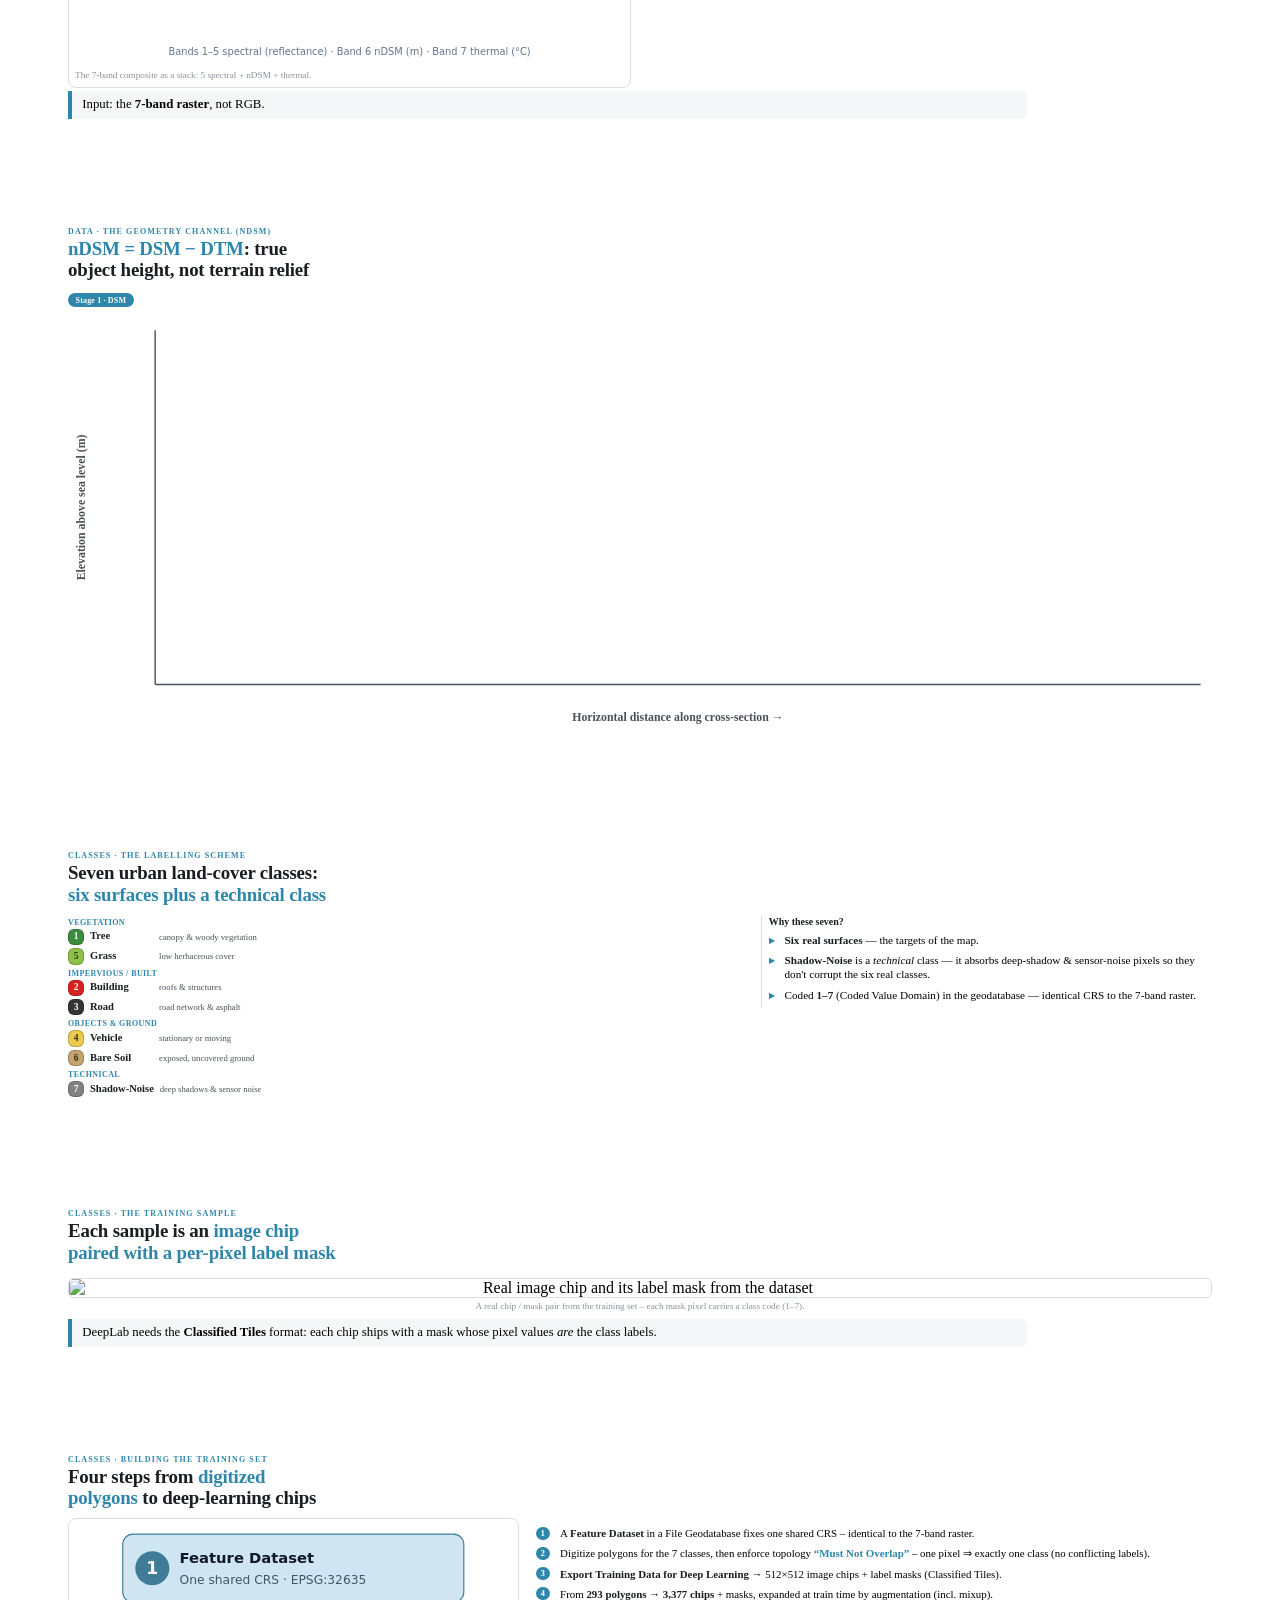
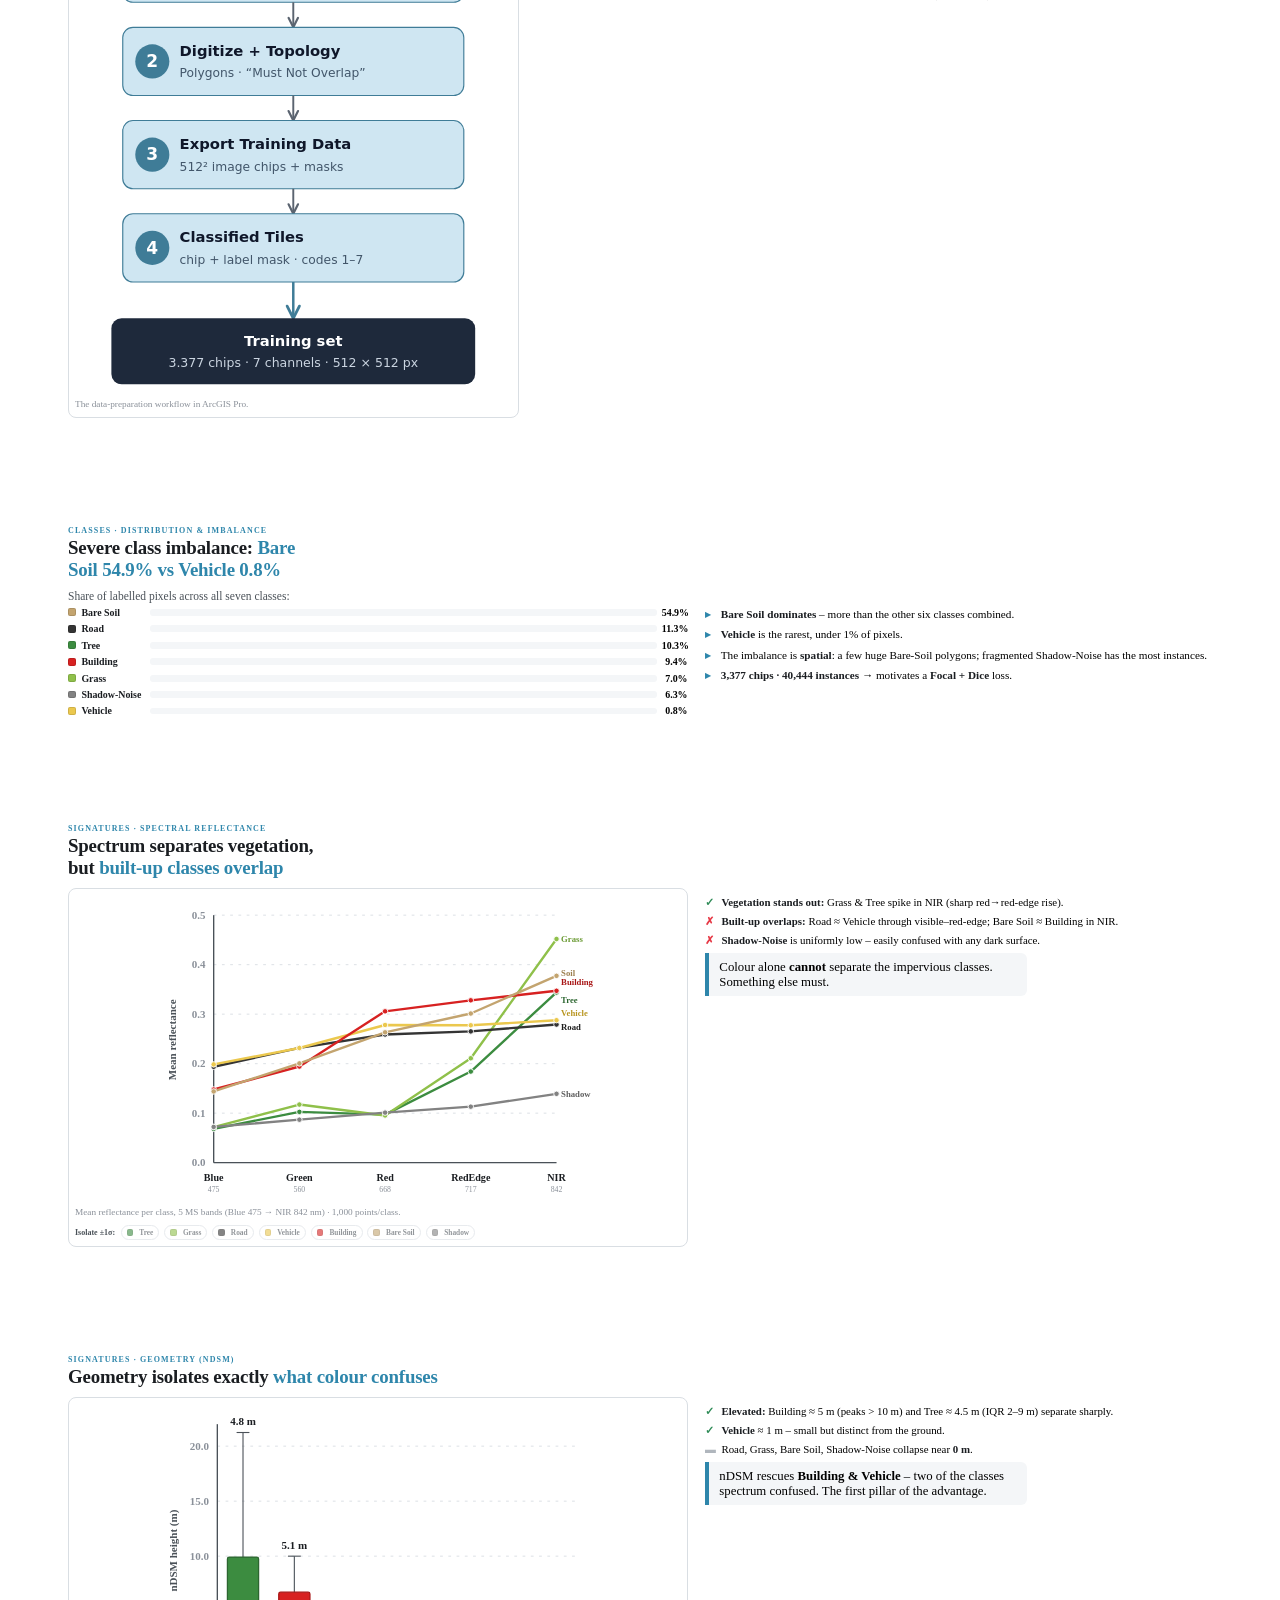
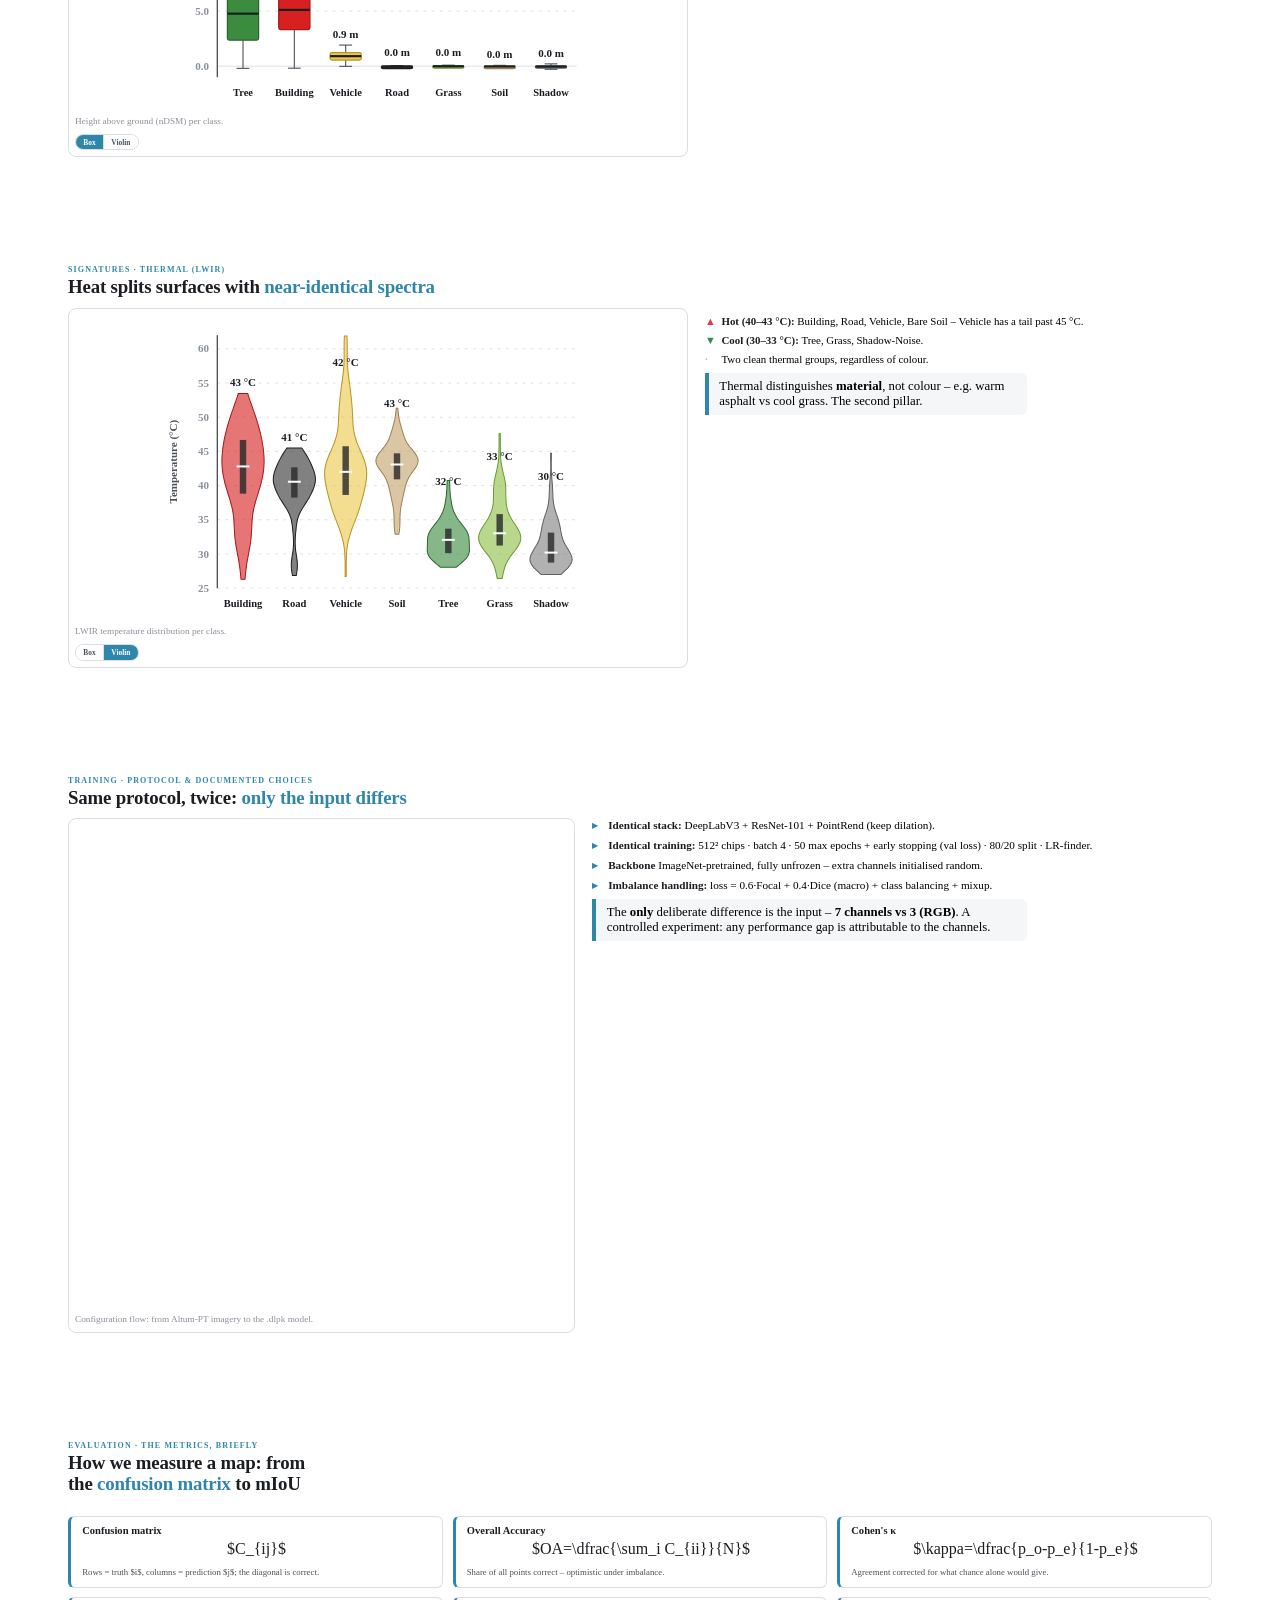
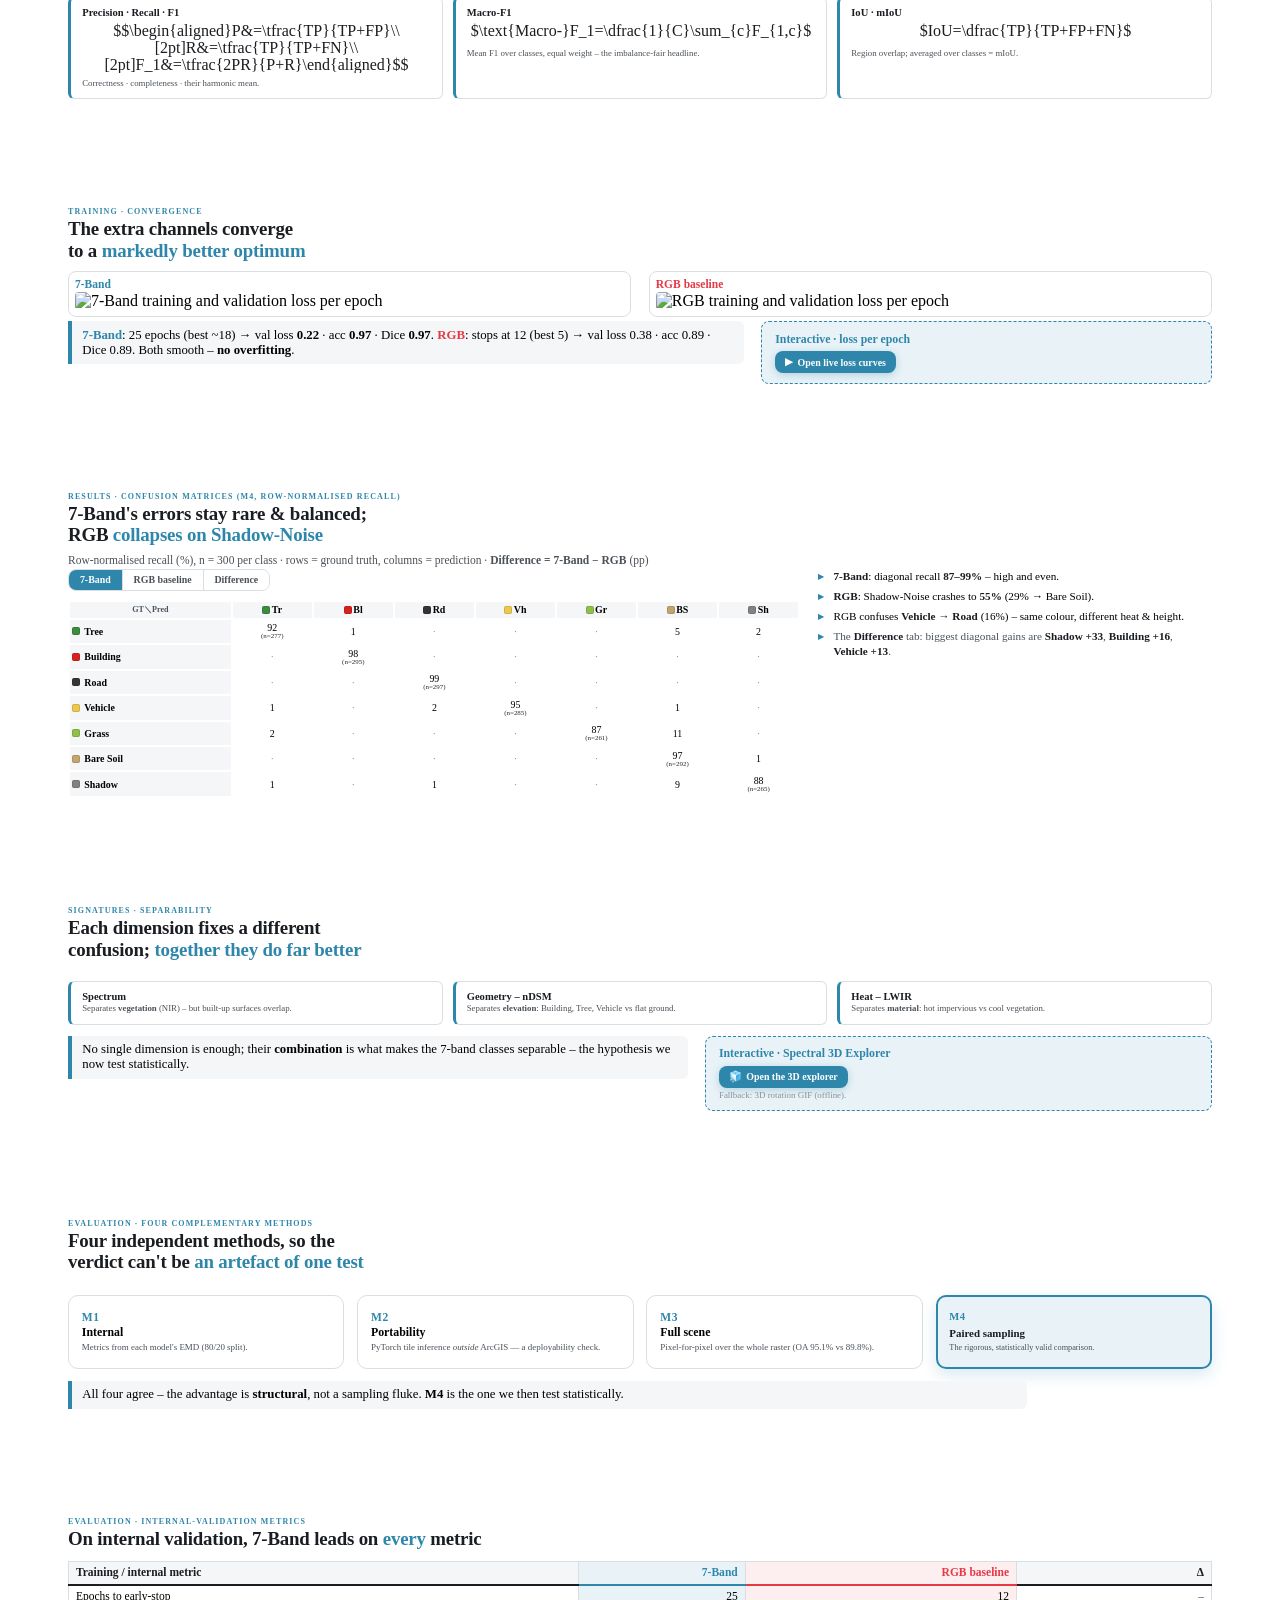
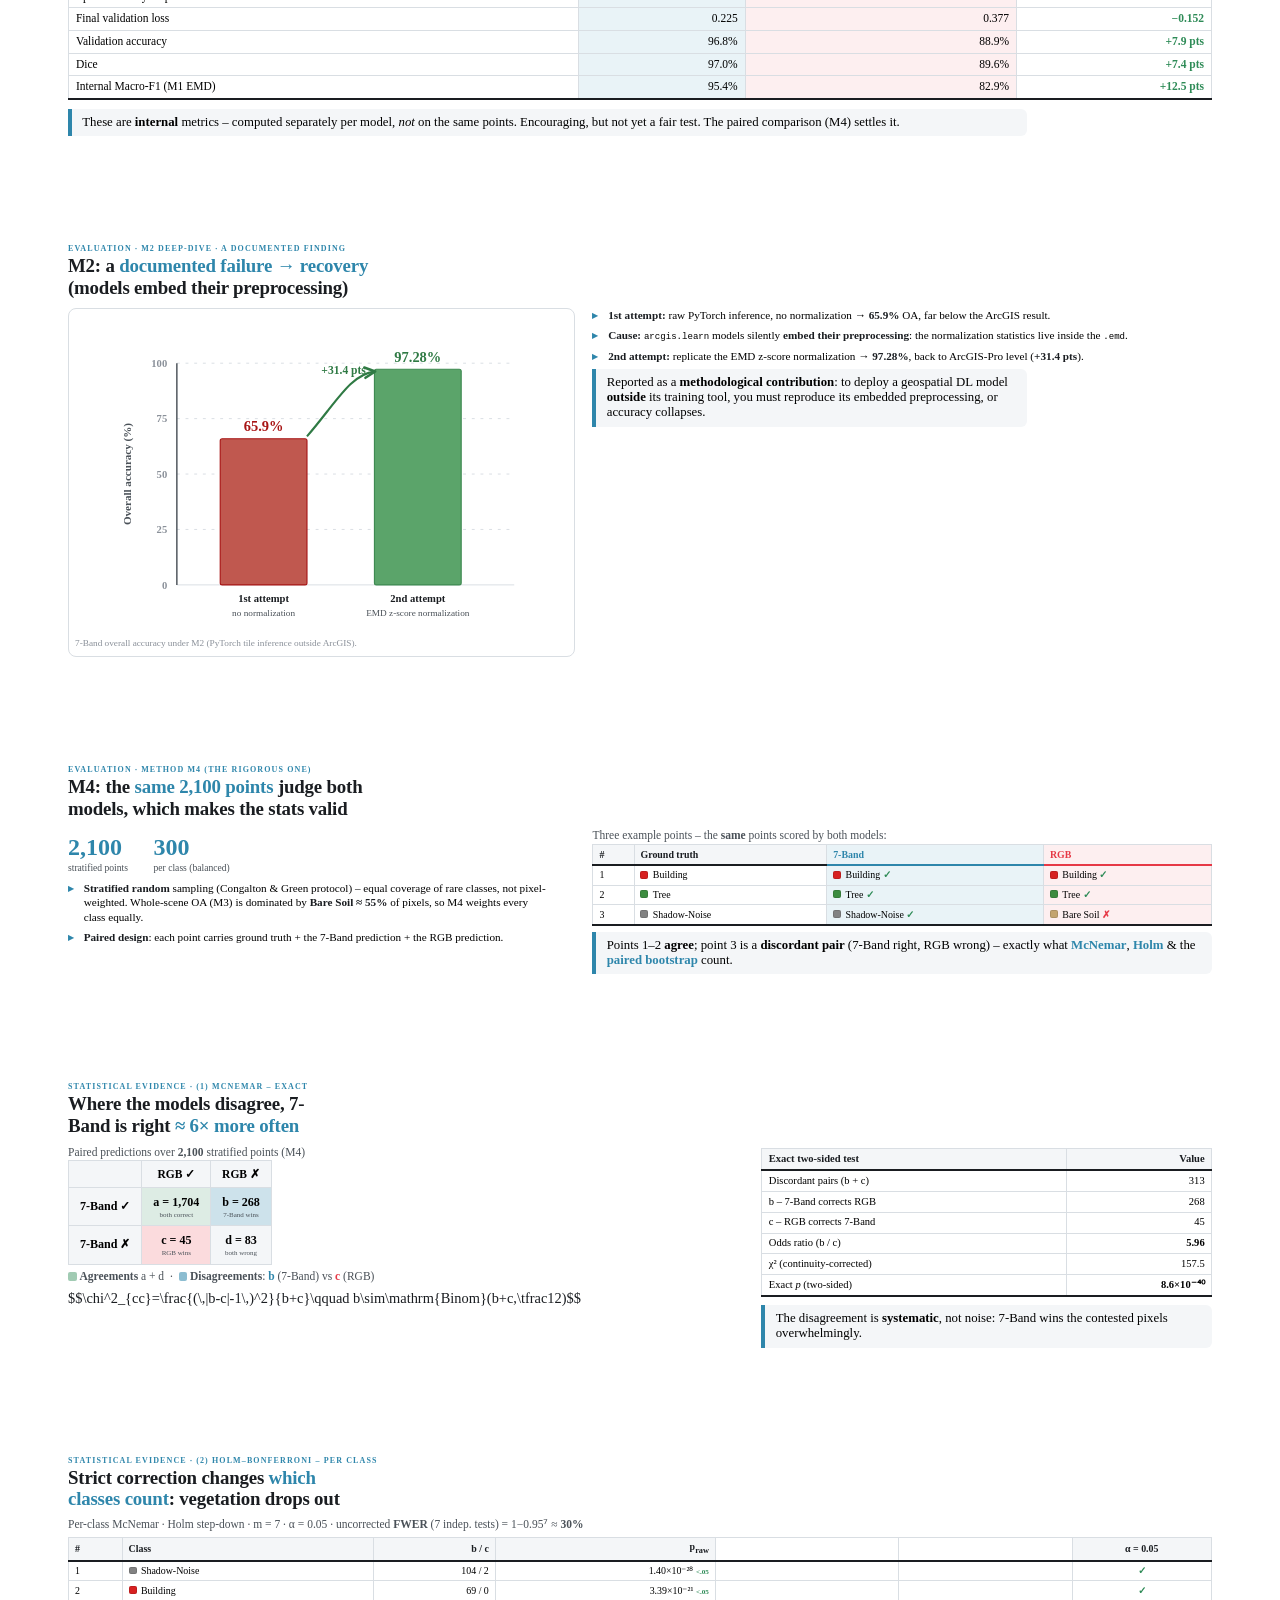
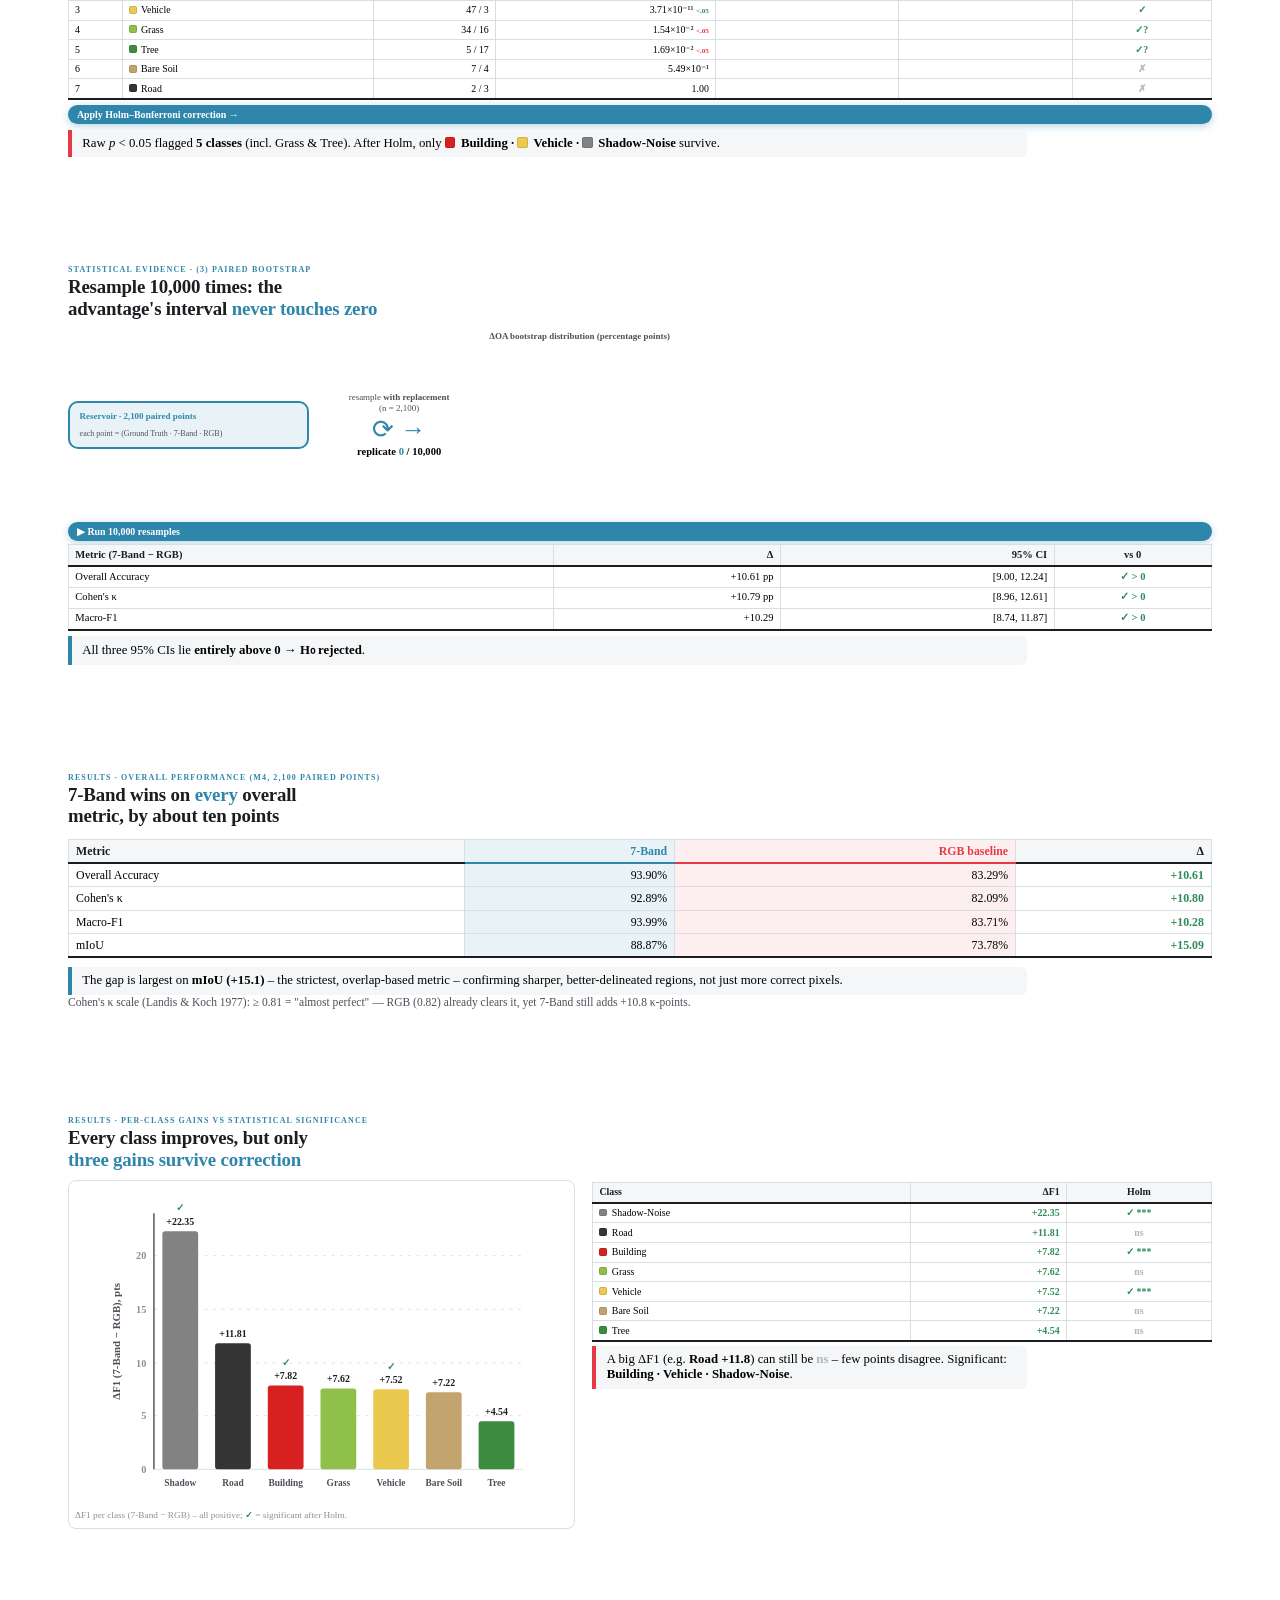
==== commit d1e1a238: "Click-to-zoom for images; Toolbox licence AGPLv3; Greek wording fixes - New setupImageZoom() in deck" ====
--- a/deck/index.html
+++ b/deck/index.html
@@ -1280,7 +1280,7 @@
           <tr class="fragment"><td><span class="swatch sw-road"></span>Road Analysis</td><td><span class="lang-en">Polygon + points + polyline</span><span class="lang-el">Πολύγωνο + σημεία + πολυγραμμή</span></td><td class="num">44 / 254</td><td class="num">9,540 m²</td></tr>
         </tbody>
       </table>
-      <div class="slide-fn">Zorzi et al. (2021); Sujatha &amp; Selvathi (2015). · MIT-licensed on GitHub.</div>
+      <div class="slide-fn">Zorzi et al. (2021); Sujatha &amp; Selvathi (2015). · AGPLv3 on GitHub.</div>
       <div class="logo-bar">
         <img data-src="../assets/logos/tmima_logo.png" alt="Department">
         <img data-src="../assets/logos/RSGIS_logo.png" alt="RSGIS Lab">
@@ -1504,8 +1504,8 @@
       <div class="cols s-40-60" style="align-items:start;">
         <div class="fig"><img data-src="../assets/toolbox/buildings_A.jpg" alt="Building Analysis tool dialog in ArcGIS Pro" style="max-height:470px;"></div>
         <ol class="steps">
-          <li><b><span class="lang-en">Inputs.</span><span class="lang-el">Είσοδοι.</span></b> <span class="lang-en">The classified raster (DeepLabV3) and the Building class value (2), plus the nDSM (m) and thermal (°C) rasters used for enrichment. Area of interest, output CRS and cell size are optional.</span><span class="lang-el">Ο ταξινομημένος raster (DeepLabV3) και η τιμή της κλάσης Building (2), μαζί με τα nDSM (m) και θερμικό (°C) για τον εμπλουτισμό. Προαιρετικά: περιοχή ενδιαφέροντος, CRS εξόδου, μέγεθος κελιού.</span></li>
-          <li><b><span class="lang-en">Acceptance rules.</span><span class="lang-el">Κανόνες αποδοχής.</span></b> <span class="lang-en">Area between <span class="rule">5 and 1,000 m²</span> and mean nDSM <span class="rule">≥ 1 m</span>; polygons with no nDSM value are rejected.</span><span class="lang-el">Έκταση από <span class="rule">5 έως 1.000 m²</span> και μέση nDSM <span class="rule">≥ 1 m</span>· τα πολύγωνα χωρίς τιμή nDSM απορρίπτονται.</span></li>
+          <li><b><span class="lang-en">Inputs.</span><span class="lang-el">Είσοδοι.</span></b> <span class="lang-en">The classified raster (DeepLabV3) with the Building class value (2), plus the nDSM (m) and the thermal raster (°C), used for enrichment. Area of interest, output CRS and cell size are optional.</span><span class="lang-el">Το ταξινομημένο raster (DeepLabV3) με την τιμή της κλάσης Building (2), μαζί με το nDSM (m) και το θερμικό raster (°C), που χρησιμοποιούνται για τον εμπλουτισμό. Προαιρετικά: περιοχή ενδιαφέροντος, CRS εξόδου και μέγεθος κελιού.</span></li>
+          <li><b><span class="lang-en">Acceptance rules.</span><span class="lang-el">Κανόνες αποδοχής.</span></b> <span class="lang-en">Area between <span class="rule">5 and 1,000 m²</span> and mean nDSM height <span class="rule">≥ 1 m</span>; polygons without an nDSM value are rejected.</span><span class="lang-el">Έκταση από <span class="rule">5 έως 1.000 m²</span> και μέσο ύψος nDSM <span class="rule">≥ 1 m</span>· τα πολύγωνα χωρίς τιμή nDSM απορρίπτονται.</span></li>
           <li><b><span class="lang-en">Clean-up.</span><span class="lang-el">Καθάρισμα.</span></b> <span class="lang-en">Majority Filter (8 neighbours, 1 pass) removes isolated noise pixels before vectorization.</span><span class="lang-el">Majority Filter (8 γείτονες, 1 πέρασμα): αφαιρεί μεμονωμένα pixels θορύβου πριν τη διανυσματοποίηση.</span></li>
           <li><b><span class="lang-en">Regularization.</span><span class="lang-el">Κανονικοποίηση.</span></b> <span class="lang-en">Regularize Building Footprint, <span class="rule">RIGHT_ANGLES</span>, tolerance 0.2 m.</span><span class="lang-el">Regularize Building Footprint, <span class="rule">RIGHT_ANGLES</span>, ανοχή 0,2 m.</span></li>
           <li><b><span class="lang-en">Output.</span><span class="lang-el">Έξοδος.</span></b> <span class="lang-en">Polygons and, optionally, centroid points in one output folder.</span><span class="lang-el">Πολύγωνα και, προαιρετικά, κεντροειδή σε έναν φάκελο εξόδου.</span></li>
@@ -1525,7 +1525,7 @@
         <div class="fig"><img data-src="../assets/toolbox/buildings_B.jpg" alt="Building Analysis messages, phases 0 to 5" style="max-height:470px;"></div>
         <ol class="steps" style="counter-reset: s -1;">
           <li><b><span class="lang-en">Input validation.</span><span class="lang-el">Έλεγχος εισόδων.</span></b> <span class="lang-en">CRS check, common cell size (0.0452 m) and study area = intersection of the inputs (17.46 ha).</span><span class="lang-el">Έλεγχος CRS, κοινό μέγεθος κελιού (0,0452 m) και περιοχή μελέτης = τομή των εισόδων (17,46 ha).</span></li>
-          <li><b><span class="lang-en">Extract the class.</span><span class="lang-el">Εξαγωγή της κλάσης.</span></b> <span class="lang-en"><code>Con(VALUE = 2)</code> turns the classified raster into a binary building mask.</span><span class="lang-el"><code>Con(VALUE = 2)</code>: ο ταξινομημένος raster γίνεται δυαδική μάσκα κτιρίων.</span></li>
+          <li><b><span class="lang-en">Extract the class.</span><span class="lang-el">Εξαγωγή της κλάσης.</span></b> <span class="lang-en"><code>Con(VALUE = 2)</code> turns the classified raster into a binary building mask.</span><span class="lang-el">Με το <code>Con(VALUE = 2)</code> το ταξινομημένο raster γίνεται δυαδική μάσκα κτιρίων.</span></li>
           <li><b><span class="lang-en">Morphological filtering.</span><span class="lang-el">Μορφολογικό φιλτράρισμα.</span></b> <span class="lang-en">Majority Filter smooths the mask.</span><span class="lang-el">Το Majority Filter εξομαλύνει τη μάσκα.</span></li>
           <li><b><span class="lang-en">Vectorization.</span><span class="lang-el">Διανυσματοποίηση.</span></b> <span class="lang-en">Raster to Polygon gives <span class="rule">264</span> raw polygons with stair-stepped pixel edges.</span><span class="lang-el">Το Raster to Polygon δίνει <span class="rule">264</span> ακατέργαστα πολύγωνα με «σκαλωτές» ακμές pixel.</span></li>
           <li><b><span class="lang-en">Regularize Building Footprint.</span><span class="lang-el">Regularize Building Footprint.</span></b> <span class="lang-en">Straight edges and right angles (tolerance 0.2 m): <span class="rule">264 → 264</span>, none collapsed.</span><span class="lang-el">Ευθείες ακμές και ορθές γωνίες (ανοχή 0,2 m): <span class="rule">264 → 264</span>, κανένα δεν χάθηκε.</span></li>
@@ -1615,7 +1615,7 @@
           <ul class="deliv">
             <li class="fragment" data-fragment-index="1"><span class="d-name"><span class="lang-en">7-Band model (.dlpk)</span><span class="lang-el">Μοντέλο 7-Band (.dlpk)</span></span> – <a class="d-url" href="https://sdi-portal.aegean.gr/portal/home/" target="_blank" rel="noopener">Aegean SDI Portal · ArcGIS</a></li>
             <li class="fragment" data-fragment-index="1"><span class="d-name"><span class="lang-en">RGB baseline model (.dlpk)</span><span class="lang-el">Μοντέλο RGB – βάση (.dlpk)</span></span> – <a class="d-url" href="https://sdi-portal.aegean.gr/portal/home/item.html?id=ce9071b7c74a4a068cc7d21144450127" target="_blank" rel="noopener">Aegean SDI Portal · ArcGIS</a></li>
-            <li class="fragment" data-fragment-index="2"><span class="d-name">PostProcessing Toolbox</span> – <a class="d-url" href="https://github.com/Nickkoro21/PostProcessing-Toolbox" target="_blank" rel="noopener"><span class="lang-en">GitHub · GPLv3 (copyleft)</span><span class="lang-el">GitHub · GPLv3 (copyleft)</span></a></li>
+            <li class="fragment" data-fragment-index="2"><span class="d-name">PostProcessing Toolbox</span> – <a class="d-url" href="https://github.com/Nickkoro21/PostProcessing-Toolbox" target="_blank" rel="noopener"><span class="lang-en">GitHub · AGPLv3 (copyleft)</span><span class="lang-el">GitHub · AGPLv3 (copyleft)</span></a></li>
             <li class="fragment" data-fragment-index="2"><span class="d-name"><span class="lang-en">Interactive methodology map</span><span class="lang-el">Διαδραστικός χάρτης μεθοδολογίας</span></span> – <a class="d-url" href="https://nickkoro21.github.io/lesvos-altum-segmentation/" target="_blank" rel="noopener">GitHub Pages · web app</a></li>
             <li class="fragment" data-fragment-index="2"><span class="d-name"><span class="lang-en">7-Band vs RGB dashboard</span><span class="lang-el">Dashboard 7-Band vs RGB</span></span> – <a class="d-url" href="https://nickkoro21.github.io/thesis-7band-vs-rgb/" target="_blank" rel="noopener">GitHub Pages · web app</a></li>
             <li class="fragment" data-fragment-index="2"><span class="d-name">Spectral 3D Explorer</span> – <a class="d-url" href="https://huggingface.co/spaces/NickKoro21/spectral-3d-explorer" target="_blank" rel="noopener">Hugging Face · Space</a></li>
--- a/deck/css/theme.css
+++ b/deck/css/theme.css
@@ -201,6 +201,26 @@
 }
 .reveal .event-badge b { color: var(--ink); font-weight: 700; }
 .reveal .event-badge .eb-ico { width: 20px; height: 20px; color: var(--c-7band); flex: 0 0 auto; }
+
+/* UC2026 click-to-zoom (setupImageZoom in deck.js). Fixed overlay on <body>;
+   the image is a 94vw x 94vh box with object-fit:contain, so it is always
+   centred and grows from / shrinks back to the centre (scale + fade). */
+.reveal img.zoomable { cursor: zoom-in; }
+#imgZoom {
+  position: fixed; inset: 0; z-index: 200;
+  display: flex; align-items: center; justify-content: center;
+  background: rgba(15,18,22,0); cursor: zoom-out;
+  transition: background .24s ease;
+}
+#imgZoom[hidden] { display: none; }
+#imgZoom img {
+  width: 94vw; height: 94vh; object-fit: contain;
+  transform: scale(.9); opacity: 0;
+  transition: transform .24s ease, opacity .24s ease;
+}
+#imgZoom.on { background: rgba(15,18,22,.85); }
+#imgZoom.on img { transform: scale(1); opacity: 1; }
+@media (prefers-reduced-motion: reduce) { #imgZoom, #imgZoom img { transition: none; } }
 
 .reveal .slide-fn {
   position: absolute; bottom: 14px; left: 18px; right: 208px;
